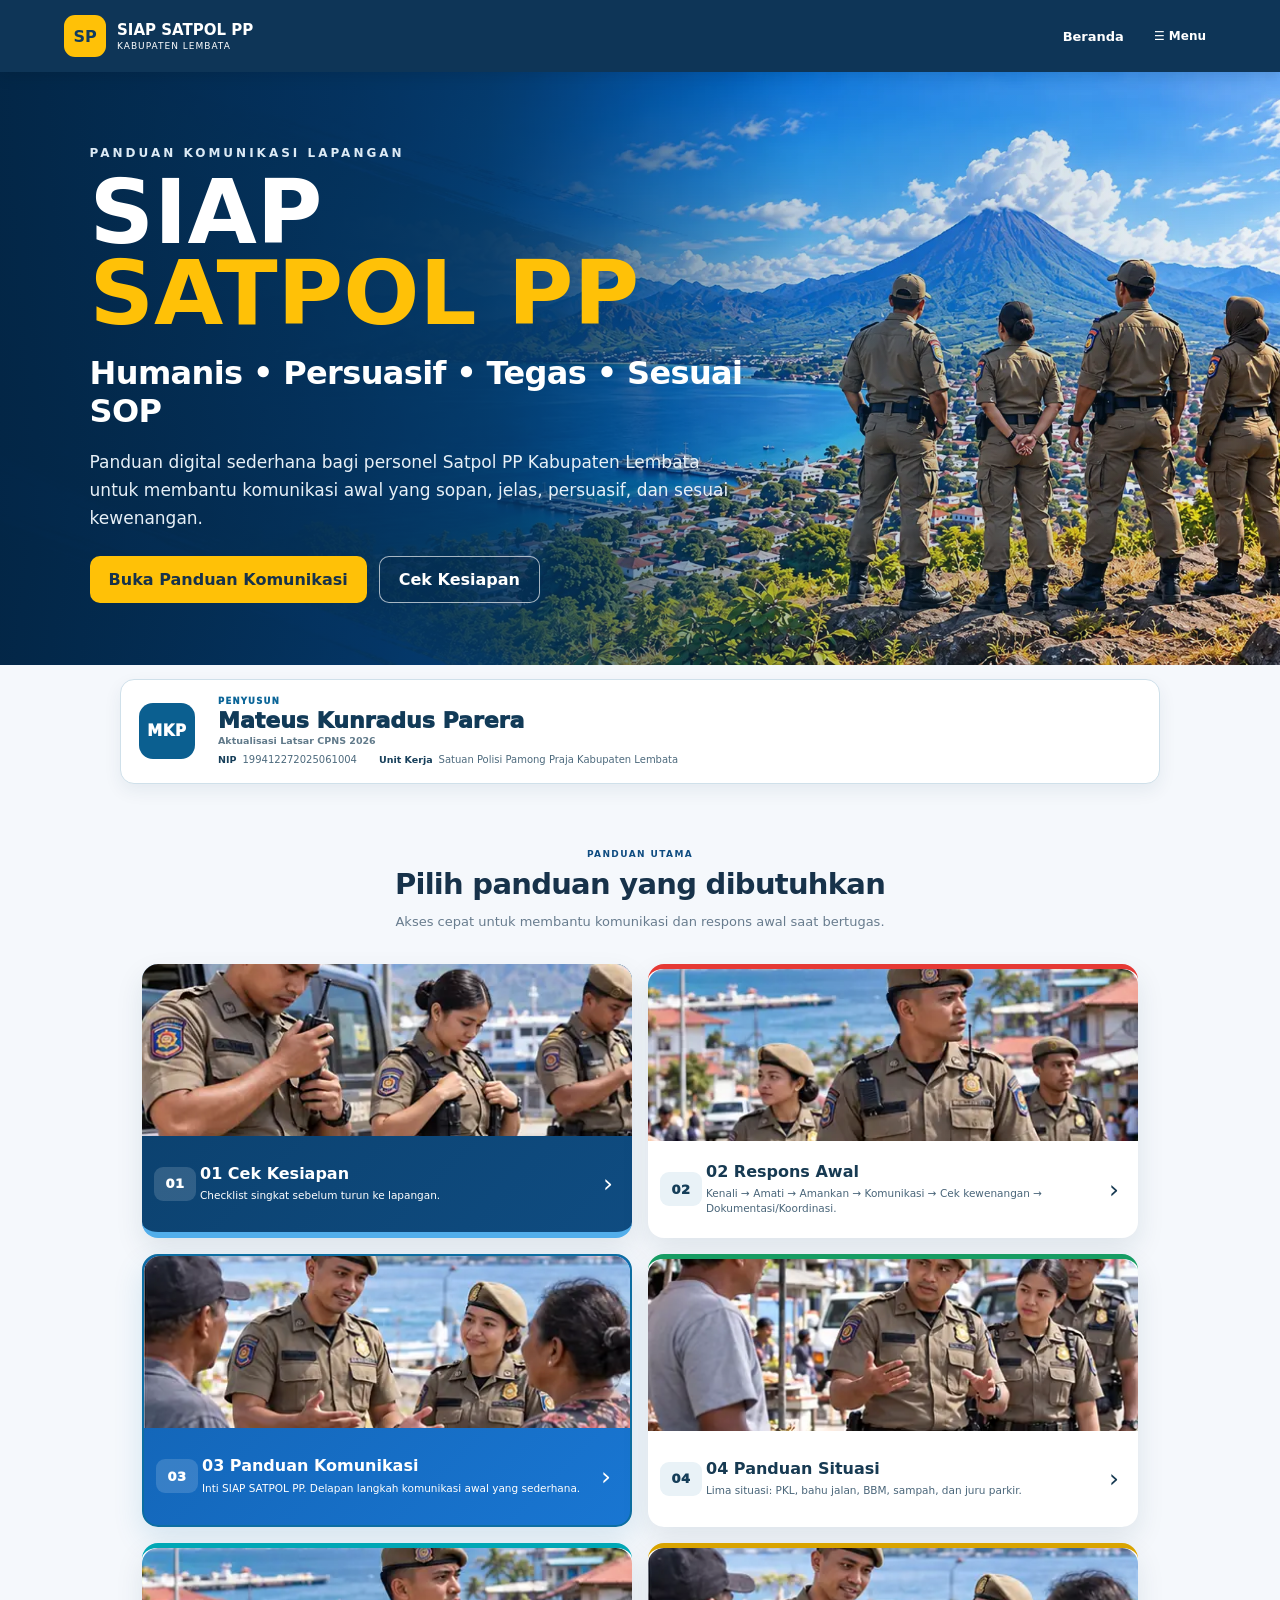
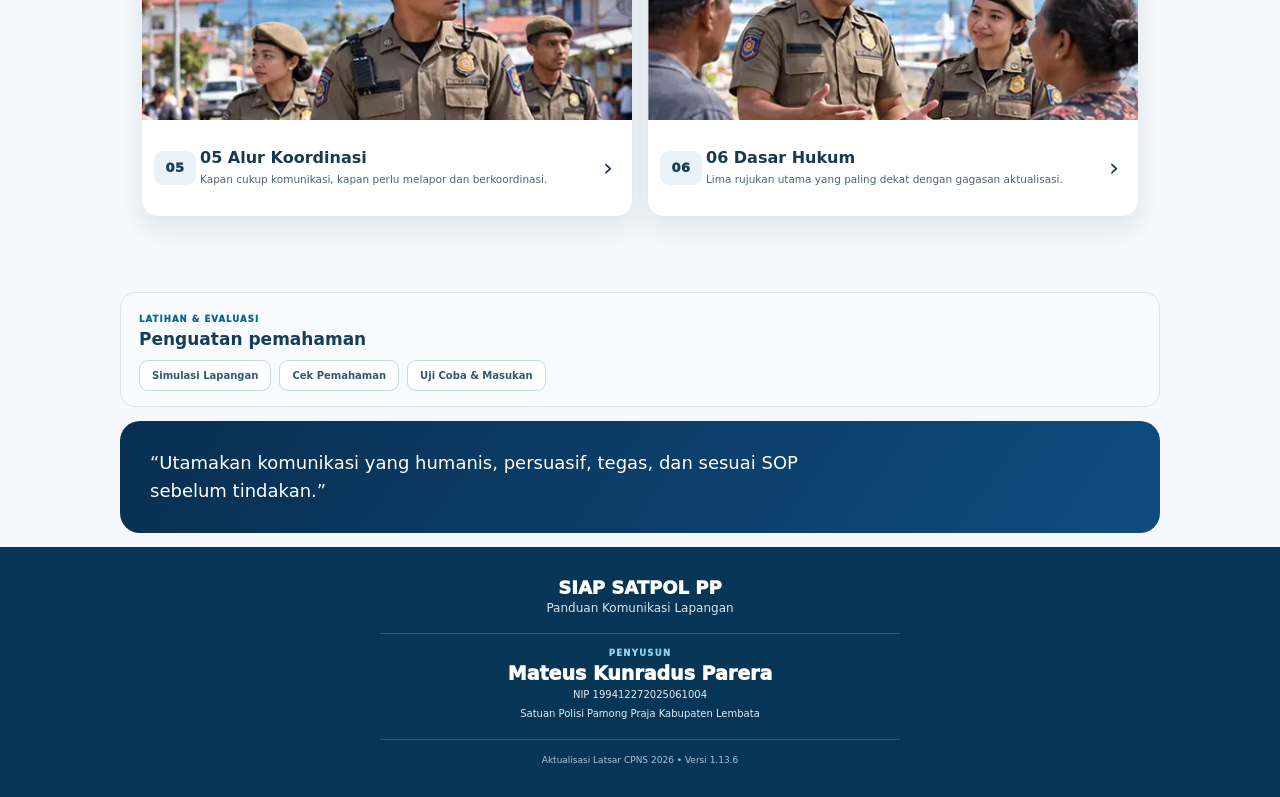
==== index.html @ e3b7cf83 "Refine Respons Awal v1.13.6" ====
<!DOCTYPE html>

<html lang="id">
<head>
<meta charset="utf-8"/>
<meta name="viewport" content="width=device-width, initial-scale=1, viewport-fit=cover">
<meta content="#0B3F6B" name="theme-color"/>
<meta content="SIAP SATPOL PP Kabupaten Lembata - panduan komunikasi lapangan berbasis digital dan QR Code." name="description"/>
<title>SIAP SATPOL PP | Kabupaten Lembata</title>
<link href="css/style.css?v=1136" rel="stylesheet"/>
</head>
<body>

<!-- ===== MOBILE SHELL v1.15.1 ===== -->
<header class="mobile-shell-v1151" aria-label="Navigasi utama SIAP SATPOL PP">
  <div class="mobile-shell-brand-v1151">
    <span class="mobile-shell-badge-v1151">SP</span>
    <span class="mobile-shell-copy-v1151">
      <b>SIAP SATPOL PP</b>
      <small>KABUPATEN LEMBATA</small>
    </span>
  </div>
  <button type="button" id="shellMenuV1151" class="mobile-shell-menu-v1151" aria-label="Buka menu">
    ☰ <span>Menu</span>
  </button>
</header>
<!-- ===== END MOBILE SHELL v1.15.1 ===== -->

<header class="topbar">
<button type="button" aria-label="Beranda" class="brand navbtn" data-page="beranda">
<span class="brand-badge">SP</span>
<span class="brand-copy">
<b>SIAP SATPOL PP</b>
<small>KABUPATEN LEMBATA</small>
</span>
</button>
<nav class="desktop-nav compact-nav">
<button type="button" class="navbtn" data-page="beranda">Beranda</button>
<button type="button" aria-label="Buka menu" class="menu-trigger" id="desktopMenuButton" aria-expanded="false" aria-controls="mobileMenu">☰ Menu</button>
</nav>
<button type="button" aria-label="Buka menu" class="hamburger" id="hamburger" aria-expanded="false" aria-controls="mobileMenu">☰ Menu</button>
</header>
<div class="menu-backdrop" id="menuBackdrop" aria-hidden="true"></div>

<aside class="mobile-menu app-drawer drawer-v1134" id="mobileMenu" aria-label="Menu SIAP SATPOL PP" aria-hidden="true">
  <div class="drawer-head drawer-head-v1134">
    <div class="drawer-brand drawer-brand-v1134">
      <span class="drawer-brand-badge">SP</span>
      <span class="drawer-brand-text-v1134">
        <b>MENU SIAP SATPOL PP</b>
        <small>Panduan Komunikasi Lapangan</small>
      </span>
    </div>
    <button class="drawer-close drawer-close-v1134" id="menuCloseBtn" type="button" aria-label="Tutup menu">×</button>
  </div>

  <div class="drawer-scroll drawer-scroll-v1134">
    <section class="drawer-group drawer-group-v1134">
      <p class="drawer-label">MENU UTAMA</p>

      <button class="drawer-item drawer-item-v1134 navbtn" data-page="kesiapan">
        <span class="drawer-num-v1134">01</span>
        <span class="drawer-copy drawer-copy-v1134">
          <b>Cek Kesiapan</b>
          <small>Checklist sebelum turun</small>
        </span>
        <span class="drawer-arrow">›</span>
      </button>

      <button class="drawer-item drawer-item-v1134 navbtn" data-page="respons">
        <span class="drawer-num-v1134">02</span>
        <span class="drawer-copy drawer-copy-v1134">
          <b>Respons Awal</b>
          <small>Langkah respons awal</small>
        </span>
        <span class="drawer-arrow">›</span>
      </button>

      <button class="drawer-item drawer-item-v1134 navbtn" data-page="komunikasi">
        <span class="drawer-num-v1134">03</span>
        <span class="drawer-copy drawer-copy-v1134">
          <b>Panduan Komunikasi</b>
          <small>Delapan langkah komunikasi</small>
        </span>
        <span class="drawer-arrow">›</span>
      </button>

      <button class="drawer-item drawer-item-v1134 navbtn" data-page="situasi">
        <span class="drawer-num-v1134">04</span>
        <span class="drawer-copy drawer-copy-v1134">
          <b>Panduan Situasi</b>
          <small>Lima situasi prioritas</small>
        </span>
        <span class="drawer-arrow">›</span>
      </button>

      <button class="drawer-item drawer-item-v1134 navbtn" data-page="koordinasi">
        <span class="drawer-num-v1134">05</span>
        <span class="drawer-copy drawer-copy-v1134">
          <b>Alur Koordinasi</b>
          <small>Koordinasi &amp; tindak lanjut</small>
        </span>
        <span class="drawer-arrow">›</span>
      </button>

      <button class="drawer-item drawer-item-v1134 navbtn" data-page="hukum">
        <span class="drawer-num-v1134">06</span>
        <span class="drawer-copy drawer-copy-v1134">
          <b>Dasar Hukum</b>
          <small>Lima rujukan utama</small>
        </span>
        <span class="drawer-arrow">›</span>
      </button>
    </section>

    <section class="drawer-group drawer-group-v1134 drawer-support-v1134">
      <p class="drawer-label">LATIHAN &amp; EVALUASI</p>

      <button class="drawer-item drawer-item-v1134 navbtn" data-page="simulasi">
        <span class="drawer-num-v1134 drawer-num-soft-v1134">S</span>
        <span class="drawer-copy drawer-copy-v1134">
          <b>Simulasi Lapangan</b>
          <small>Lima latihan singkat</small>
        </span>
        <span class="drawer-arrow">›</span>
      </button>

      <button class="drawer-item drawer-item-v1134 navbtn" data-page="tes">
        <span class="drawer-num-v1134 drawer-num-soft-v1134">T</span>
        <span class="drawer-copy drawer-copy-v1134">
          <b>Cek Pemahaman</b>
          <small>Pre-test &amp; post-test</small>
        </span>
        <span class="drawer-arrow">›</span>
      </button>

      <button class="drawer-item drawer-item-v1134 navbtn" data-page="feedback">
        <span class="drawer-num-v1134 drawer-num-soft-v1134">M</span>
        <span class="drawer-copy drawer-copy-v1134">
          <b>Uji Coba &amp; Masukan</b>
          <small>Masukan pengguna</small>
        </span>
        <span class="drawer-arrow">›</span>
      </button>
    </section>
  </div>

  <div class="drawer-foot drawer-foot-v1134">
    <strong>Mateus Kunradus Parera</strong>
    <span>NIP 199412272025061004</span>
    <small>Satuan Polisi Pamong Praja Kabupaten Lembata</small>
  </div>
</aside>
<main>
<section class="page active" id="beranda">
  <section class="hero hero-v113">
    <div class="hero-inner">
      <p class="eyebrow">PANDUAN KOMUNIKASI LAPANGAN</p>
      <h1>SIAP <span>SATPOL PP</span></h1>
      <h2>Humanis • Persuasif • Tegas • Sesuai SOP</h2>
      <p class="hero-text">Panduan digital sederhana bagi personel Satpol PP Kabupaten Lembata untuk membantu komunikasi awal yang sopan, jelas, persuasif, dan sesuai kewenangan.</p>
      <div class="hero-actions">
        <button class="primary navbtn" data-page="komunikasi">Buka Panduan Komunikasi</button>
        <button class="ghost navbtn" data-page="kesiapan">Cek Kesiapan</button>
      </div>
    </div>
  </section>
<section class="author-profile-v1132 author-profile-v1133" aria-label="Identitas penyusun">
  <div class="author-mark-v1132 author-mark-v1133">MKP</div>
  <div class="author-info-v1132 author-info-v1133">
    <span class="author-label-v1132">PENYUSUN</span>
    <h2>Mateus Kunradus Parera</h2>
    <p class="author-latsar-v1133">Aktualisasi Latsar CPNS 2026</p>
    <div class="author-meta-v1132 author-meta-v1133">
      <p><b>NIP</b><span>199412272025061004</span></p>
      <p><b>Unit Kerja</b><span>Satuan Polisi Pamong Praja Kabupaten Lembata</span></p>
    </div>
  </div>
</section>


  <section class="intro intro-v113 intro-v1133">
  <span>PANDUAN UTAMA</span>
  <h2>Pilih panduan yang dibutuhkan</h2>
  <p>Akses cepat untuk membantu komunikasi dan respons awal saat bertugas.</p>
</section>

  <section class="dashboard dashboard-v113">
    <button class="card card-navy navbtn" data-page="kesiapan">
      <img alt="Cek kesiapan sebelum tugas" class="card-photo" loading="lazy" decoding="async" src="assets/visual/m1-01-kesiapan.webp">
      <span class="card-icon">01</span>
      <span class="card-copy"><b>01 Cek Kesiapan</b><small>Checklist singkat sebelum turun ke lapangan.</small></span>
      <span class="card-arrow">›</span>
    </button>
    <button class="card card-red navbtn" data-page="respons">
      <img alt="Respons awal personel Satpol PP" class="card-photo" loading="lazy" decoding="async" src="assets/visual/m1-02-respons-awal.webp">
      <span class="card-icon">02</span>
      <span class="card-copy"><b>02 Respons Awal</b><small>Kenali → Amati → Amankan → Komunikasi → Cek kewenangan → Dokumentasi/Koordinasi.</small></span>
      <span class="card-arrow">›</span>
    </button>
    <button class="card card-blue navbtn featured-v113" data-page="komunikasi">
      <img alt="Panduan komunikasi Satpol PP" class="card-photo" loading="lazy" decoding="async" src="assets/visual/m1-03-panduan-komunikasi.webp">
      <span class="card-icon">03</span>
      <span class="card-copy"><b>03 Panduan Komunikasi</b><small>Inti SIAP SATPOL PP. Delapan langkah komunikasi awal yang sederhana.</small></span>
      <span class="card-arrow">›</span>
    </button>
    <button class="card card-green navbtn" data-page="situasi">
      <img alt="Panduan situasi lapangan" class="card-photo" loading="lazy" decoding="async" src="assets/visual/m1-04-panduan-situasi.webp">
      <span class="card-icon">04</span>
      <span class="card-copy"><b>04 Panduan Situasi</b><small>Lima situasi: PKL, bahu jalan, BBM, sampah, dan juru parkir.</small></span>
      <span class="card-arrow">›</span>
    </button>
    <button class="card card-cyan navbtn" data-page="koordinasi">
      <img alt="Alur koordinasi Satpol PP" class="card-photo" loading="lazy" decoding="async" src="assets/visual/m6-04-koordinasi.webp">
      <span class="card-icon">05</span>
      <span class="card-copy"><b>05 Alur Koordinasi</b><small>Kapan cukup komunikasi, kapan perlu melapor dan berkoordinasi.</small></span>
      <span class="card-arrow">›</span>
    </button>
    <button class="card card-gold navbtn" data-page="hukum">
      <img alt="Dasar hukum Satpol PP" class="card-photo" loading="lazy" decoding="async" src="assets/visual/m6-02-hukum.webp">
      <span class="card-icon">06</span>
      <span class="card-copy"><b>06 Dasar Hukum</b><small>Lima rujukan utama yang paling dekat dengan gagasan aktualisasi.</small></span>
      <span class="card-arrow">›</span>
    </button>
  </section>

  <section class="support-v113 support-v1133">
  <div>
    <span>LATIHAN &amp; EVALUASI</span>
    <h2>Penguatan pemahaman</h2>
  </div>
  <div class="support-buttons-v113">
    <button class="navbtn" data-page="simulasi">Simulasi Lapangan</button>
    <button class="navbtn" data-page="tes">Cek Pemahaman</button>
    <button class="navbtn" data-page="feedback">Uji Coba &amp; Masukan</button>
  </div>
</section>

  <section class="quote-strip quote-v113">
    <div class="quote-copy">“Utamakan komunikasi yang humanis, persuasif, tegas, dan sesuai SOP sebelum tindakan.”</div>
  </section>

  
</section>
<section class="page" id="kesiapan">
  <header class="subhead theme-navy">
    <button type="button" class="back navbtn" data-page="beranda">←</button>
    <div><span>SEBELUM TURUN KE LAPANGAN</span><h1>Cek Kesiapan</h1><p>Checklist singkat sebelum bertugas.</p></div>
  </header>
  <div class="content narrow readiness-v113">
    <div class="readiness-intro-v113">
      <img src="assets/visual/m1-01-kesiapan.webp" alt="Persiapan personel sebelum tugas" loading="lazy" decoding="async">
      <div><span>CHECKLIST 7 HAL</span><h2>Siap bukan hanya soal perlengkapan.</h2><p>Pastikan surat tugas, seragam/atribut, tujuan, kewenangan, pola komunikasi, keamanan, dan jalur koordinasi sudah siap.</p></div>
    </div>
    <div class="readiness-list-v113">
  <article>
    <i>1</i>
    <div>
      <b>Cek surat tugas</b>
      <p>Pastikan surat tugas atau dasar penugasan tersedia dan sesuai dengan kegiatan yang akan dilaksanakan.</p>
    </div>
  </article>
  <article>
    <i>2</i>
    <div>
      <b>Cek seragam &amp; atribut</b>
      <p>Pastikan seragam dinas, tanda pengenal, dan atribut yang diperlukan sudah lengkap dan digunakan dengan rapi.</p>
    </div>
  </article>
  <article>
    <i>3</i>
    <div>
      <b>Tujuan penugasan jelas</b>
      <p>Pahami lokasi, masalah yang akan ditangani, dan tujuan kegiatan.</p>
    </div>
  </article>
  <article>
    <i>4</i>
    <div>
      <b>Dasar tugas &amp; kewenangan dipahami</b>
      <p>Ketahui batas kewenangan Satpol PP dan bagian yang membutuhkan koordinasi.</p>
    </div>
  </article>
  <article>
    <i>5</i>
    <div>
      <b>Pola komunikasi disepakati</b>
      <p>Tentukan komunikator utama dan gunakan pendekatan humanis, persuasif, sopan, serta jelas.</p>
    </div>
  </article>
  <article>
    <i>6</i>
    <div>
      <b>Keamanan situasi diperhatikan</b>
      <p>Perhatikan potensi risiko bagi personel, masyarakat, dan lingkungan sekitar.</p>
    </div>
  </article>
  <article>
    <i>7</i>
    <div>
      <b>Dokumentasi &amp; koordinasi siap</b>
      <p>Pastikan cara pelaporan, dokumentasi, dan jalur koordinasi sudah diketahui.</p>
    </div>
  </article>
</div>
<div class="info-box"><b>Prinsip singkat</b><p>Jika tujuan, kewenangan, atau kondisi keamanan belum jelas, klarifikasi dan koordinasikan terlebih dahulu.</p></div>
  </div>
</section>
<section class="page" id="komunikasi">
  <header class="subhead theme-blue">
    <button type="button" class="back navbtn" data-page="beranda">←</button>
    <div>
      <span>SIAP SATPOL PP</span>
      <h1>Panduan Komunikasi</h1>
      <p>Kalimat lapangan yang sopan, tegas, persuasif, dan mudah dipakai saat berhadapan dengan masyarakat.</p>
    </div>
  </header>

  <div class="content narrow comm-v110">
    <div class="comm-hero-v110">
      <div>
        <span class="comm-eyebrow">POLA KOMUNIKASI AWAL</span>
        <h2>Jangan mulai dari teguran. Mulai dari komunikasi.</h2>
        <p>Tujuan awalnya sederhana: masyarakat memahami siapa petugasnya, apa masalahnya, apa yang diminta, dan apa langkah berikutnya.</p>
      </div>
      <div class="comm-rule-v110"><b>8</b><span>langkah<br>utama</span></div>
    </div>

    <div class="comm-flow-v110" aria-label="Alur komunikasi lapangan">
      <span><b>1</b>Sapa</span>
      <span><b>2</b>Perkenalkan diri</span>
      <span><b>3</b>Jelaskan maksud</span>
      <span><b>4</b>Dengarkan</span>
      <span><b>5</b>Beri arahan</span>
      <span><b>6</b>Hadapi keberatan</span>
      <span><b>7</b>Redakan</span>
      <span><b>8</b>Tutup</span>
    </div>

    <div class="comm-principle-v110">
      <b>Prinsipnya:</b>
      <span>tegas pada masalah, tetap hormat kepada orangnya. Tidak perlu memenangkan perdebatan.</span>
    </div>

    <h2 class="section-title">8 Langkah Komunikasi Lapangan</h2>
    <p class="section-desc">Buka satu per satu. Kalimat di bawah bukan naskah wajib. Gunakan maksudnya, lalu sesuaikan dengan situasi nyata.</p>

    <div class="accordion comm-accordion-v110">
      <article class="acc open">
        <button type="button" class="acc-title"><span>1</span><b>Sapa dengan Sopan</b><i>⌃</i></button>
        <div class="acc-body">
          <img alt="Petugas Satpol PP menyampaikan salam" class="acc-photo" decoding="async" loading="lazy" src="assets/visual/m4-01-salam.webp">
          <div>
            <p>Mulai dengan sapaan. Jangan membuka percakapan dengan tuduhan, bentakan, atau kalimat yang membuat orang langsung bertahan.</p>
            <aside><b>Kalimat lapangan</b><p>“Selamat pagi, Bapak/Ibu. Mohon izin sebentar.”</p></aside>
          </div>
        </div>
      </article>

      <article class="acc">
        <button type="button" class="acc-title"><span>2</span><b>Perkenalkan Diri</b><i>⌄</i></button>
        <div class="acc-body">
          <img alt="Petugas Satpol PP memperkenalkan diri" class="acc-photo" decoding="async" loading="lazy" src="assets/visual/m4-01-salam.webp">
          <div>
            <p>Sebutkan satuan dengan jelas. Masyarakat perlu tahu siapa yang berbicara dan dalam konteks tugas apa.</p>
            <aside><b>Kalimat lapangan</b><p>“Kami dari Satpol PP Kabupaten Lembata. Kami sedang melaksanakan tugas di lokasi ini.”</p></aside>
          </div>
        </div>
      </article>

      <article class="acc">
        <button type="button" class="acc-title"><span>3</span><b>Jelaskan Maksud</b><i>⌄</i></button>
        <div class="acc-body">
          <img alt="Petugas menjelaskan maksud kedatangan" class="acc-photo" decoding="async" loading="lazy" src="assets/visual/m4-02-maksud.webp">
          <div>
            <p>Sebutkan kondisi yang benar-benar terlihat. Hindari kalimat yang langsung memberi label “salah” sebelum keadaan dipahami.</p>
            <aside><b>Kalimat lapangan</b><p>“Kami mau menyampaikan sedikit terkait kondisi di bagian jalan ini. Setelah itu kami juga ingin dengar penjelasan Bapak/Ibu.”</p></aside>
          </div>
        </div>
      </article>

      <article class="acc">
        <button type="button" class="acc-title"><span>4</span><b>Dengarkan Penjelasan</b><i>⌄</i></button>
        <div class="acc-body">
          <img alt="Petugas mendengarkan masyarakat" class="acc-photo" decoding="async" loading="lazy" src="assets/visual/m4-04-keberatan.webp">
          <div>
            <p>Biarkan orang menyelesaikan inti penjelasannya. Mendengarkan bukan berarti menyetujui, tetapi mengurangi salah paham sebelum memberi arahan.</p>
            <aside><b>Kalimat lapangan</b><p>“Baik, silakan Bapak/Ibu jelaskan dulu. Kami dengarkan.”</p></aside>
          </div>
        </div>
      </article>

      <article class="acc">
        <button type="button" class="acc-title"><span>5</span><b>Beri Arahan yang Spesifik</b><i>⌄</i></button>
        <div class="acc-body">
          <img alt="Petugas memberikan arahan" class="acc-photo" decoding="async" loading="lazy" src="assets/visual/m4-03-imbauan.webp">
          <div>
            <p>Sampaikan apa yang perlu dilakukan, bukan sekadar “harus tertib”. Gunakan alasan singkat yang berkaitan dengan kondisi nyata.</p>
            <aside><b>Kalimat lapangan</b><p>“Kami minta bantuannya supaya bagian ini dirapikan dulu agar jalur tetap bisa digunakan dengan aman.”</p></aside>
          </div>
        </div>
      </article>

      <article class="acc">
        <button type="button" class="acc-title"><span>6</span><b>Hadapi Keberatan tanpa Adu Argumen</b><i>⌄</i></button>
        <div class="acc-body">
          <img alt="Petugas menghadapi keberatan masyarakat" class="acc-photo" decoding="async" loading="lazy" src="assets/visual/m4-04-keberatan.webp">
          <div>
            <p>Akui bahwa keberatan sudah didengar, lalu kembali pada inti masalah. Jangan menjanjikan keputusan yang bukan kewenangan petugas.</p>
            <aside><b>Kalimat lapangan</b><p>“Kami paham Bapak/Ibu keberatan. Alasannya sudah kami dengar. Untuk bagian yang menjadi tugas kami, ini yang perlu kami sampaikan.”</p></aside>
          </div>
        </div>
      </article>

      <article class="acc">
        <button type="button" class="acc-title"><span>7</span><b>Redakan bila Mulai Memanas</b><i>⌄</i></button>
        <div class="acc-body">
          <img alt="Petugas meredakan ketegangan" class="acc-photo" decoding="async" loading="lazy" src="assets/visual/m4-05-deeskalasi.webp">
          <div>
            <p>Turunkan tempo bicara, beri jarak yang aman, dan jangan membalas nada tinggi dengan nada tinggi. Jika tidak aman, hentikan perdebatan dan koordinasikan.</p>
            <aside><b>Kalimat lapangan</b><p>“Kita bicara pelan-pelan saja, Bapak/Ibu. Kami tidak ingin persoalan ini jadi lebih besar.”</p></aside>
          </div>
        </div>
      </article>

      <article class="acc">
        <button type="button" class="acc-title"><span>8</span><b>Tutup dengan Arah yang Jelas</b><i>⌄</i></button>
        <div class="acc-body">
          <img alt="Petugas menutup komunikasi" class="acc-photo" decoding="async" loading="lazy" src="assets/visual/m4-06-penutup.webp">
          <div>
            <p>Ringkas apa yang sudah disampaikan dan sebutkan tindak lanjut yang memang dapat dilakukan. Jangan membuat janji yang belum pasti.</p>
            <aside><b>Kalimat lapangan</b><p>“Baik, terima kasih. Untuk sekarang yang kami minta adalah bagian ini dirapikan. Hal yang masih perlu keputusan akan kami koordinasikan.”</p></aside>
          </div>
        </div>
      </article>
    </div>

    <h2 class="section-title objection-title-v110">Keberatan yang Sering Muncul</h2>
    <p class="section-desc">Respons singkat supaya petugas tidak terpancing menjawab secara spontan dan memperbesar masalah.</p>

    <div class="objection-grid-v110">
      <details><summary>“Saya sudah lama di sini.”</summary><p>“Kami mengerti Bapak/Ibu sudah lama di sini. Yang kami sampaikan sekarang terkait kondisi yang sedang ditata. Mari kita lihat bagian mana yang perlu disesuaikan.”</p></details>
      <details><summary>“Kenapa cuma saya?”</summary><p>“Kami catat keberatan itu. Saat ini kami sedang berbicara dengan Bapak/Ibu tentang kondisi di titik ini. Penanganan lokasi lain akan mengikuti penugasan yang ada.”</p></details>
      <details><summary>“Orang lain juga begitu.”</summary><p>“Baik, informasi itu kami catat. Untuk sekarang kami selesaikan dulu kondisi yang ada di depan kita, supaya pembicaraannya jelas.”</p></details>
      <details><summary>“Saya cari makan.”</summary><p>“Kami memahami itu. Karena itu kami ingin komunikasikan penataannya dengan baik. Yang kami minta adalah menyesuaikan bagian yang mengganggu ketertiban atau keselamatan.”</p></details>
      <details><summary>“Mana aturannya?”</summary><p>“Bapak/Ibu berhak meminta penjelasan. Kami akan tunjukkan dasar yang memang sudah dipastikan. Kalau ada bagian yang belum jelas, kami koordinasikan dulu dan tidak akan mengarang penjelasan.”</p></details>
      <details><summary>“Saya tidak mau.”</summary><p>“Baik, kami sudah mendengar sikap Bapak/Ibu. Kami tidak akan berdebat. Kondisi ini kami catat dan langkah berikutnya kami koordinasikan sesuai kewenangan.”</p></details>
    </div>

    
<div class="comm-sop-note-v113"><b>Dasar penggunaan panduan</b><p>Delapan langkah komunikasi ini merupakan panduan praktis untuk menerjemahkan prinsip pelaksanaan tugas Satpol PP yang humanis, persuasif, tegas, sesuai SOP, kewenangan, surat tugas, dan kondisi keamanan.</p></div><div class="material-merged-v1132">
  <div class="material-head-v1132">
    <span>MATERI INTI</span>
    <h2>Prinsip yang perlu diingat sebelum menggunakan 8 langkah komunikasi</h2>
  </div>
  <div class="material-grid-v1132">
    <article>
      <b>Humanis & Persuasif</b>
      <p>Mulai dari komunikasi yang menghargai orang lain, dengarkan penjelasan, dan hindari kalimat yang mempermalukan atau memancing perdebatan.</p>
    </article>
    <article>
      <b>Tegas pada Masalah</b>
      <p>Tegas berarti pesan dan arahannya jelas. Tegas tidak harus berarti meninggikan suara atau memenangkan perdebatan.</p>
    </article>
    <article>
      <b>Sesuai Kewenangan</b>
      <p>Jika dasar aturan atau kewenangan belum jelas, catat fakta dan koordinasikan sebelum mengambil langkah lanjutan.</p>
    </article>
    <article>
      <b>Keamanan & Dokumentasi</b>
      <p>Perhatikan keselamatan, dokumentasikan fakta penting, dan gunakan jalur koordinasi saat situasi memerlukan dukungan.</p>
    </article>
  </div>
</div>
<h2 class="section-title situational-title">Pilih Situasi Lapangan</h2>
<p class="section-desc">Lima situasi prioritas yang paling dekat dengan fokus aktualisasi.</p>
<div class="comm-grid comm-grid-v113">
  <button class="comm-case" data-case="pkl"><img alt="PKL" class="comm-photo" loading="lazy" decoding="async" src="assets/visual/m2-01-pkl.webp"><span>01</span><b>PKL</b><small>Pedagang kaki lima</small></button>
  <button class="comm-case" data-case="bahujalan"><img alt="Pedagang di bahu jalan" class="comm-photo" loading="lazy" decoding="async" src="assets/visual/m2-02-bahu-jalan.webp"><span>02</span><b>Pedagang Bahu Jalan</b><small>Akses dan keselamatan</small></button>
  <button class="comm-case" data-case="bbm"><img alt="Penjual BBM eceran" class="comm-photo" loading="lazy" decoding="async" src="assets/visual/m2-03-bbm-eceran.webp"><span>03</span><b>BBM Eceran</b><small>Keselamatan dan kewenangan</small></button>
  <button class="comm-case" data-case="sampah"><img alt="Sampah sembarangan" class="comm-photo" loading="lazy" decoding="async" src="assets/visual/m2-04-sampah.webp"><span>04</span><b>Sampah</b><small>Imbauan dan perbaikan</small></button>
  <button class="comm-case" data-case="parkir"><img alt="Juru parkir" class="comm-photo" loading="lazy" decoding="async" src="assets/visual/m2-05-juru-parkir.webp"><span>05</span><b>Juru Parkir</b><small>Ketertiban ruang jalan</small></button>
</div>

<div class="comm-detail hidden" id="commDetail">
      <button type="button" aria-label="Tutup" class="detail-close" id="closeCommDetail">×</button>
      <p class="comm-kicker">APA YANG SAYA KATAKAN?</p>
      <h2 id="commTitle"></h2>
      <div class="comm-section"><h3>1. Pembukaan</h3><p id="commOpen"></p></div>
      <div class="comm-section sample-box"><h3>2. Kalimat yang bisa dipakai</h3><p id="commExample"></p></div>
      <div class="comm-section"><h3>3. Jika mendapat penolakan</h3><p id="commReject"></p></div>
      <div class="comm-section avoid-box"><h3>4. Hindari</h3><p id="commAvoid"></p></div>
      <div class="comm-section coord-box"><h3>5. Berhenti bicara &amp; koordinasi ketika...</h3><p id="commCoord"></p></div>
      <p class="comm-disclaimer">Panduan ini membantu komunikasi awal. Tindakan tetap mengikuti kewenangan, aturan yang berlaku, surat tugas, kondisi keamanan, dan arahan pimpinan.</p>
    </div>

    <div class="tip"><b>Pengingat:</b> tidak perlu menghafal kalimat. Pahami urutannya: sapa, jelaskan, dengarkan, arahkan, lalu koordinasikan bila komunikasi tidak cukup.</div>
  </div>
</section>
<section class="page" id="respons">
  <header class="subhead theme-red">
    <button type="button" class="back navbtn" data-page="beranda">←</button>
    <div>
      <span>SETELAH KESIAPAN DIPASTIKAN</span>
      <h1>Respons Awal</h1>
      <p>Enam langkah sederhana saat personel pertama kali menghadapi situasi di lapangan.</p>
    </div>
  </header>

  <div class="content narrow respons-v1136">
    <div class="respons-intro-v1136">
      <span>ALUR SINGKAT</span>
      <h2>Kenali → Amati → Pastikan Aman → Komunikasi → Cek Kewenangan → Dokumentasi/Koordinasi</h2>
      <p>Urutan ini membantu personel tidak terburu-buru mengambil kesimpulan atau tindakan sebelum situasi, keamanan, dan kewenangan dipahami.</p>
    </div>

    <div class="respons-check-v1136">
      <article>
        <b>AMAN?</b>
        <p>Jika ada ancaman langsung terhadap keselamatan, utamakan langkah pengamanan dan bantuan sesuai prosedur.</p>
      </article>
      <article>
        <b>JELAS KEWENANGANNYA?</b>
        <p>Jika belum jelas, jangan mengarang dasar tindakan. Catat fakta dan koordinasikan dengan atasan atau pihak terkait.</p>
      </article>
    </div>

    <div class="steps steps-v1136">
      <article>
        <span>01</span>
        <div>
          <h2>Kenali Kejadian</h2>
          <p>Pahami apa yang sedang terjadi dan apa yang menjadi perhatian petugas. Bedakan fakta yang terlihat langsung dari informasi yang masih perlu dikonfirmasi.</p>
          <small>Fokus: fakta terlebih dahulu.</small>
        </div>
      </article>

      <article>
        <span>02</span>
        <div>
          <h2>Amati Situasi</h2>
          <p>Perhatikan lokasi, orang yang terlibat, kondisi sekitar, serta tanda adanya potensi ketegangan atau bahaya. Hindari menarik kesimpulan dari satu informasi saja.</p>
          <small>Fokus: pahami situasi sebelum berbicara.</small>
        </div>
      </article>

      <article>
        <span>03</span>
        <div>
          <h2>Pastikan Keamanan</h2>
          <p>Utamakan keselamatan masyarakat dan petugas. Jika situasi tidak aman, jangan memaksakan komunikasi rutin. Ambil jarak aman dan minta dukungan sesuai prosedur bila diperlukan.</p>
          <small>Fokus: keselamatan lebih dulu.</small>
        </div>
      </article>

      <article class="step-highlight-v1136">
        <span>04</span>
        <div>
          <h2>Mulai Komunikasi</h2>
          <p>Sampaikan salam, perkenalkan diri dan satuan, lalu jelaskan maksud secara singkat dan tenang. Dengarkan tanggapan sebelum memberikan arahan berikutnya.</p>
          <small>Fokus: humanis, persuasif, jelas, dan tidak memancing konflik.</small>
        </div>
      </article>

      <article>
        <span>05</span>
        <div>
          <h2>Cek Kewenangan &amp; Koordinasi</h2>
          <p>Pastikan langkah berikutnya sesuai surat tugas, SOP, dan kewenangan Satpol PP. Jika ragu atau persoalan menyangkut kewenangan instansi lain, koordinasikan terlebih dahulu.</p>
          <small>Fokus: jangan melampaui kewenangan.</small>
        </div>
      </article>

      <article>
        <span>06</span>
        <div>
          <h2>Dokumentasikan &amp; Laporkan</h2>
          <p>Catat waktu, lokasi, fakta yang diamati, komunikasi yang dilakukan, dan tindak lanjut. Gunakan jalur laporan internal dan hindari menuliskan asumsi sebagai fakta.</p>
          <small>Fokus: singkat, faktual, dan dapat dipertanggungjawabkan.</small>
        </div>
      </article>
    </div>

    <div class="respons-close-v1136">
      <b>Ingat</b>
      <p>Respons awal bukan untuk memenangkan perdebatan. Tujuannya memahami situasi, menjaga keamanan, membuka komunikasi, dan memastikan langkah selanjutnya sesuai kewenangan.</p>
      <button type="button" class="navbtn" data-page="komunikasi">Lanjut ke Panduan Komunikasi →</button>
    </div>
  </div>
</section>
<section class="page" id="situasi">
  <header class="subhead theme-green">
    <button type="button" class="back navbtn" data-page="beranda">←</button>
    <div><span>PANDUAN PRAKTIS</span><h1>Panduan Situasi</h1><p>Lima situasi prioritas yang paling dekat dengan fokus komunikasi awal.</p></div>
  </header>
  <div class="content">
    <div class="situations situations-v113">
      <button data-title="Pedagang Kaki Lima (PKL)" data-text="Fokus pada penataan ruang dan komunikasi awal. Mulai dengan salam, jelaskan maksud, dengarkan penjelasan pedagang, lalu arahkan pada penyelesaian yang tertib."><img alt="PKL" class="situation-photo" loading="lazy" decoding="async" src="assets/visual/m2-01-pkl.webp"><span>01</span><b>PKL</b><small>Penataan ruang & komunikasi awal.</small></button>
      <button data-title="Pedagang di Bahu/Sisi Jalan" data-text="Fokus pada akses dan keselamatan. Jelaskan kondisi yang terlihat, dengarkan penjelasan, lalu sampaikan bagian yang perlu dirapikan."><img alt="Bahu jalan" class="situation-photo" loading="lazy" decoding="async" src="assets/visual/m2-02-bahu-jalan.webp"><span>02</span><b>Bahu Jalan</b><small>Akses & keselamatan.</small></button>
      <button data-title="Penjual BBM Eceran" data-text="Fokus pada keselamatan dan batas kewenangan. Jangan langsung menyimpulkan pelanggaran atau mengambil alih kewenangan teknis instansi lain."><img alt="BBM eceran" class="situation-photo" loading="lazy" decoding="async" src="assets/visual/m2-03-bbm-eceran.webp"><span>03</span><b>BBM Eceran</b><small>Keselamatan & kewenangan.</small></button>
      <button data-title="Pembuang Sampah Sembarangan" data-text="Fokus pada imbauan, dampak kebersihan, dan ajakan memperbaiki. Tegur perilakunya tanpa mempermalukan orangnya."><img alt="Sampah" class="situation-photo" loading="lazy" decoding="async" src="assets/visual/m2-04-sampah.webp"><span>04</span><b>Sampah</b><small>Imbauan & perbaikan.</small></button>
      <button data-title="Juru Parkir" data-text="Fokus pada ketertiban ruang jalan dan keselamatan. Tunjukkan kondisi yang menjadi perhatian dan koordinasikan bila menyangkut kewenangan teknis lain."><img alt="Juru parkir" class="situation-photo" loading="lazy" decoding="async" src="assets/visual/m2-05-juru-parkir.webp"><span>05</span><b>Juru Parkir</b><small>Ketertiban ruang jalan.</small></button>
    </div>
    <div class="detail hidden" id="detail"><button type="button" aria-label="Tutup" id="closeDetail">×</button><h2 id="detailTitle"></h2><p id="detailText"></p><small>Panduan pembelajaran awal. Tindakan tetap menyesuaikan kewenangan, SOP, surat tugas, dan kondisi keamanan.</small></div>
  </div>
</section>
<section class="page" id="simulasi">
  <header class="subhead theme-cyan"><button type="button" class="back navbtn" data-page="beranda">←</button><div><span>MENU PENDUKUNG</span><h1>Simulasi Lapangan</h1><p>Lima latihan singkat sesuai lima situasi prioritas.</p></div></header>
  <div class="content narrow sim-simple-v113">
    <div class="sim-simple-intro-v113"><b>Tujuan latihan</b><p>Pilih respons awal yang paling tepat. Tidak ada ranking atau progres individu.</p></div>
    <div class="sim-simple-tabs-v113" id="simList">
      <button type="button" class="sim-select active" data-sim="pkl">01 PKL</button>
      <button type="button" class="sim-select" data-sim="bahujalan">02 Bahu Jalan</button>
      <button type="button" class="sim-select" data-sim="bbm">03 BBM</button>
      <button type="button" class="sim-select" data-sim="sampah">04 Sampah</button>
      <button type="button" class="sim-select" data-sim="parkir">05 Parkir</button>
    </div>
    <div class="sim-simple-card-v113">
      <img id="simHero" class="sim-hero-image" alt="Visual skenario" loading="lazy" decoding="async">
      <span id="simNumber">SKENARIO 01 / 05</span><h2 id="simTitle"></h2><p id="simStory"></p><h3>Apa respons awal yang paling tepat?</h3>
      <div id="simOptions" class="sim-options"></div>
      <div class="sim-feedback hidden" id="simFeedback"><b id="simFeedbackTitle"></b><p id="simFeedbackText"></p><div class="sim-better-v113"><small>CONTOH YANG LEBIH TEPAT</small><p id="simBetter"></p></div><button type="button" id="simNext">Skenario berikutnya →</button></div>
    </div>
  </div>
</section>
<section class="page" id="tes">
  <header class="subhead theme-gold"><button type="button" class="back navbtn" data-page="beranda">←</button><div><span>MENU PENDUKUNG</span><h1>Cek Pemahaman</h1><p>Pre-test dan post-test sederhana untuk melihat perubahan pemahaman.</p></div></header>
  <div class="content narrow test-simple-v113">
    <div class="test-note-v113"><b>Cukup 5 pertanyaan</b><p>Gunakan pertanyaan yang sama pada pre-test dan post-test agar perubahan mudah dibandingkan.</p></div>
    <div class="test-tabs test-tabs-v113"><button type="button" class="test-tab active" data-test="pre">Pre-Test</button><button type="button" class="test-tab" data-test="post">Post-Test</button></div>
    <div class="participant-fields-v113"><label><span>Nama / Inisial</span><input id="participantName" maxlength="60" placeholder="Nama atau inisial" type="text"></label></div>
    <form id="quizForm" class="quiz-form quiz-v113"></form>
    <button type="button" class="quiz-submit" id="submitQuiz">Simpan Hasil Pre-Test</button>
    <div class="quiz-result hidden result-v113" id="quizResult"><b id="quizScore"></b><p id="quizMessage"></p><div id="quizReview"></div></div>
    <div class="info-box"><b>Untuk laporan aktualisasi</b><p>Yang dibutuhkan cukup nilai rata-rata sebelum dan sesudah penggunaan SIAP SATPOL PP. Tidak perlu ranking, akun, atau statistik penggunaan.</p></div>
  </div>
</section>
<section class="page" id="koordinasi">
<header class="subhead theme-purple">
<button type="button" class="back navbtn" data-page="beranda">←</button>
<div><span>SIAP SATPOL PP</span><h1>Alur Koordinasi</h1><p>Ketika situasi mulai melebar, jangan menahan masalah sendiri. Laporkan secara singkat, jelas, dan tepat waktu.</p></div>
</header>
<div class="content narrow"><img alt="Koordinasi personel" class="section-banner" decoding="async" height="480" loading="lazy" src="assets/visual/m1-05-alur-koordinasi.webp" width="480"/>
<div class="coord-check">
<h2>Sebelum menghubungi atasan, siapkan 4 informasi</h2>
<div class="coord-grid">
<article><b>1. Apa yang terjadi?</b><small>Sampaikan inti kejadian, bukan cerita yang berputar-putar.</small></article>
<article><b>2. Di mana lokasinya?</b><small>Sebutkan lokasi yang mudah dikenali.</small></article>
<article><b>3. Bagaimana situasinya?</b><small>Tenang, menolak, ramai, berisiko, atau mulai memanas.</small></article>
<article><b>4. Apa yang sudah dilakukan?</b><small>Jelaskan komunikasi atau langkah awal yang telah dilakukan.</small></article>
</div>
</div>
<h2 class="section-title">Kerangka Koordinasi</h2>
<div class="flow flow-safe">
<div>Personel di Lapangan<small>Nilai situasi dan lakukan respons awal</small></div><i>↓</i>
<div>Penanggung Jawab / Atasan Langsung<small>Sampaikan ringkasan kejadian dan kebutuhan</small></div><i>↓</i>
<div>Pimpinan / Bidang Terkait<small>Memperoleh arahan atau keputusan lanjutan</small></div><i>↓</i>
<div>Koordinasi Lintas Pihak Bila Diperlukan<small>Menyesuaikan jenis kejadian dan kewenangan</small></div>
</div>
<div class="tip">Nama jabatan dan urutan internal pada versi final harus disesuaikan dengan struktur Satpol PP Kabupaten Lembata yang berlaku. Kerangka ini sengaja dibuat aman agar tidak mengarang struktur organisasi.</div>
</div>
</section>
<section id="hukum" class="page">
  <header class="subhead theme-orange"><button type="button" class="back navbtn" data-page="beranda">←</button><div><span>RUJUKAN UTAMA</span><h1>Dasar Hukum</h1><p>Dipersempit pada aturan yang paling dekat dengan gagasan SIAP SATPOL PP.</p></div></header>
  <div class="content narrow law-simple-v113">
    <div class="law-principle-v113"><span>PRINSIP PELAKSANAAN TUGAS</span><h2>Humanis • Persuasif • Tegas • Sesuai SOP &amp; Kewenangan</h2><p>SIAP SATPOL PP menerjemahkan prinsip tersebut menjadi panduan komunikasi awal yang sederhana.</p></div>
    <div class="law-list-v113">
      <article class="primary-law-v113"><span>01 • DASAR SOP UTAMA</span><h2>Permendagri No. 16 Tahun 2023</h2><b>Standar Operasional Prosedur Satpol PP dan Kode Etik Polisi Pamong Praja</b><p>Rujukan utama untuk menegaskan pelaksanaan tugas secara humanis, persuasif, tegas, dan mengacu pada SOP.</p></article>
      <article><span>02 • DASAR TUGAS &amp; KEWENANGAN</span><h2>PP No. 16 Tahun 2018</h2><b>Satuan Polisi Pamong Praja</b><p>Dasar tugas, fungsi, dan kewenangan Satpol PP.</p></article>
      <article><span>03 • DASAR TRANTIBUMLINMAS</span><h2>Permendagri No. 26 Tahun 2020</h2><b>Penyelenggaraan Ketertiban Umum dan Ketenteraman Masyarakat serta Pelindungan Masyarakat</b><p>Dasar penyelenggaraan Trantibum dan Linmas.</p></article>
      <article><span>04 • DASAR ATURAN DAERAH</span><h2>Perda Kabupaten Lembata No. 12 Tahun 2012</h2><b>Ketertiban Umum</b><p>Rujukan daerah untuk objek ketertiban umum yang relevan di lapangan.</p></article>
      <article><span>05 • PENDUKUNG KOMPETENSI</span><h2>PermenPANRB No. 38 Tahun 2017</h2><b>Standar Kompetensi Jabatan ASN</b><p>Penguat kompetensi komunikasi ASN, bukan SOP Satpol PP.</p></article>
    </div>
    <div class="info-box"><b>Posisi SIAP SATPOL PP</b><p>SIAP SATPOL PP bukan SOP baru dan bukan pengganti peraturan. Produk ini adalah media pembelajaran komunikasi lapangan.</p></div>
  </div>
</section>
<section class="page" id="feedback">
  <header class="subhead theme-slate"><button type="button" class="back navbtn" data-page="beranda">←</button><div><span>MENU PENDUKUNG</span><h1>Uji Coba &amp; Masukan</h1><p>Masukan singkat setelah personel menggunakan SIAP SATPOL PP.</p></div></header>
  <div class="content narrow feedback-simple-v113">
    <form id="feedbackForm" class="feedback-form">
      <label><span>Nama / Inisial</span><input id="fbName" maxlength="60" placeholder="Nama atau inisial" type="text"></label>
      <label><span>SIAP SATPOL PP mudah digunakan?</span><select id="fbEase" required><option value="">Pilih</option><option value="5">Sangat mudah</option><option value="4">Mudah</option><option value="3">Cukup</option><option value="2">Kurang mudah</option><option value="1">Sulit</option></select></label>
      <label><span>Panduan komunikasi membantu?</span><select id="fbHelp" required><option value="">Pilih</option><option value="5">Sangat membantu</option><option value="4">Membantu</option><option value="3">Cukup</option><option value="2">Kurang membantu</option><option value="1">Tidak membantu</option></select></label>
      <label><span>Saran singkat</span><textarea id="fbNote" rows="4" placeholder="Apa yang perlu diperbaiki?"></textarea></label>
      <button class="feedback-submit" type="submit">Simpan Masukan</button>
    </form>
    <div id="feedbackSaved" class="feedback-saved hidden"><b>Masukan tersimpan ✓</b><p>Data tersimpan pada perangkat ini.</p></div>
  </div>
</section>
</main>
<nav class="bottom-nav">
<button type="button" class="navbtn" data-page="beranda"><span>⌂</span><small>Beranda</small></button>
<button type="button" class="navbtn" data-page="komunikasi"><span>💬</span><small>Panduan</small></button>
<button type="button" class="navbtn" data-page="simulasi"><span>🎭</span><small>Simulasi</small></button>
<button type="button" class="navbtn" data-page="tes"><span>✅</span><small>Tes</small></button>

</nav>
<footer class="main-footer-v1133">
  <b class="footer-brand-v1133">SIAP SATPOL PP</b>
  <span class="footer-subtitle-v1133">Panduan Komunikasi Lapangan</span>

  <div class="footer-author-v1133">
    <small>PENYUSUN</small>
    <strong>Mateus Kunradus Parera</strong>
    <span>NIP 199412272025061004</span>
    <span>Satuan Polisi Pamong Praja Kabupaten Lembata</span>
  </div>

  <small class="footer-version-v1133">Aktualisasi Latsar CPNS 2026 • Versi 1.13.6</small>
</footer>
<script src="js/config.js"></script>
<script src="js/app.js?v=1136"></script>
</body>
</html>
---- css/style.css ----
:root{
  --navy:#0B3F6B;--blue:#0F4C81;--bright:#1976D2;--yellow:#FFC107;--red:#E53935;
  --green:#169C63;--purple:#6A1B9A;--orange:#FB8C00;--light:#F5F8FC;--text:#17324A;
  --muted:#687C8E;--line:#DCE6EE;--shadow:0 12px 28px rgba(18,54,83,.10)
}
*{box-sizing:border-box}html{scroll-behavior:smooth}body{margin:0;background:var(--light);color:var(--text);font-family:Arial,Helvetica,sans-serif}button,input{font:inherit}button{cursor:pointer}.page{display:none;min-height:calc(100vh - 72px)}.page.active{display:block}
.topbar{position:sticky;top:0;z-index:100;height:72px;padding:0 5%;display:flex;align-items:center;gap:24px;background:rgba(7,47,82,.97);backdrop-filter:blur(10px);box-shadow:0 3px 16px rgba(0,0,0,.12)}
.brand{border:0;background:none;color:#fff;display:flex;align-items:center;gap:11px;padding:0;text-align:left}.brand-badge{width:42px;height:42px;border-radius:11px;display:grid;place-items:center;background:var(--yellow);color:#103B5F;font-weight:900}.brand-copy b{display:block;font-size:15px}.brand-copy small{display:block;font-size:9px;letter-spacing:1px;margin-top:2px}.desktop-nav{margin-left:auto;display:flex}.desktop-nav button{border:0;background:none;color:#fff;font-size:12px;padding:9px 10px;border-radius:7px}.desktop-nav button:hover{background:rgba(255,255,255,.09);color:var(--yellow)}.hamburger{display:none;margin-left:auto;border:0;background:none;color:#fff;font-size:27px}.mobile-menu{display:none}
.hero{min-height:500px;position:relative;display:flex;align-items:center;padding:62px 7%;background-image:linear-gradient(90deg,rgba(3,38,69,.96) 0%,rgba(5,55,96,.84) 38%,rgba(10,74,122,.24) 63%,rgba(10,74,122,.06) 100%),url("../assets/hero-beranda.webp");background-size:cover;background-position:center center;background-repeat:no-repeat;color:#fff;overflow:hidden}.hero-inner{max-width:690px;position:relative;z-index:2}.eyebrow{font-size:12px;font-weight:800;letter-spacing:3px;color:#DCEAF5}.hero h1{margin:10px 0 8px;font-size:clamp(54px,7vw,90px);line-height:.9}.hero h1 span{display:block;color:var(--yellow)}.hero h2{font-size:clamp(22px,3vw,32px);line-height:1.18;margin:22px 0 10px}.hero-text{max-width:620px;color:#E7F0F7;line-height:1.65;font-size:16px}.hero-actions{display:flex;gap:12px;flex-wrap:wrap;margin-top:24px}.primary,.ghost{padding:13px 19px;border-radius:10px;font-weight:800}.primary{border:0;background:var(--yellow);color:#17324A}.ghost{background:rgba(4,42,75,.30);border:1px solid rgba(255,255,255,.65);color:#fff}
.intro{max-width:720px;margin:auto;text-align:center;padding:50px 20px 28px}.intro span{font-size:11px;font-weight:900;letter-spacing:2.3px;color:var(--blue)}.intro h2{margin:8px 0;font-size:35px}.intro p{color:var(--muted);line-height:1.6}
.dashboard{max-width:1120px;margin:auto;padding:4px 22px 58px;display:grid;grid-template-columns:repeat(3,1fr);gap:18px}.card{min-height:175px;border:0;border-radius:19px;padding:21px;text-align:left;display:grid;grid-template-columns:44px 1fr 20px;gap:14px;align-items:start;box-shadow:var(--shadow);transition:.2s;background:#fff;color:var(--text)}.card:hover{transform:translateY(-4px);box-shadow:0 16px 34px rgba(18,54,83,.16)}.card-icon{font-size:29px;line-height:1}.card-copy b{display:block;font-size:20px;margin-bottom:8px}.card-copy small{display:block;line-height:1.55;font-size:13px}.card-arrow{font-size:30px;align-self:center}.card-blue{background:linear-gradient(135deg,#1262B2,#1976D2);color:#fff;border-bottom:6px solid var(--yellow)}.card-red{border-top:5px solid var(--red)}.card-green{border-top:5px solid var(--green)}.card-purple{border-top:5px solid var(--purple)}.card-orange{border-top:5px solid var(--orange)}.card-navy{background:linear-gradient(135deg,#0B3F6B,#0F4C81);color:#fff;border-bottom:6px solid #52AEEB}
.quote-strip{max-width:1120px;margin:0 auto 62px;padding:28px 30px;border-radius:20px;background:linear-gradient(125deg,#082F50,#0F4C81);color:#fff;display:flex;align-items:center;justify-content:space-between;gap:20px}.quote-copy{max-width:650px;font-size:18px;line-height:1.55}.value-list{display:flex;gap:14px;flex-wrap:wrap}.value-list span{padding:8px 11px;background:rgba(255,255,255,.08);border-radius:999px;font-size:12px}
.subhead{min-height:190px;padding:36px max(24px,7%);display:flex;gap:18px;color:#fff}.subhead>div>span{font-size:10px;letter-spacing:2px;font-weight:800}.subhead h1{margin:7px 0 6px;font-size:clamp(32px,5vw,50px)}.subhead p{margin:0;color:rgba(255,255,255,.88)}.theme-blue{background:linear-gradient(135deg,#0F4C81,#1976D2)}.theme-red{background:linear-gradient(135deg,#922A25,#E53935)}.theme-green{background:linear-gradient(135deg,#08734B,#169C63)}.theme-purple{background:linear-gradient(135deg,#411071,#6A1B9A)}.theme-orange{background:linear-gradient(135deg,#B45B00,#FB8C00)}.theme-navy{background:linear-gradient(135deg,#082F50,#0F4C81)}.back{width:42px;height:42px;min-width:42px;border-radius:50%;border:0;background:rgba(255,255,255,.18);color:#fff;font-size:24px}
.content{max-width:1120px;margin:auto;padding:36px 22px 82px}.narrow{max-width:850px}.info-box,.tip,.detail,.comm-detail{border-radius:15px;padding:19px;margin-bottom:20px}.info-box{background:#fff;border:1px solid var(--line);box-shadow:0 7px 20px rgba(18,54,83,.05)}.info-box p{line-height:1.7}.tip{background:#EAF4FC;border-left:5px solid var(--bright);color:#2D526F;line-height:1.55}.section-title{margin:28px 0 8px;font-size:25px}.situational-title{margin-top:38px}.section-desc{color:var(--muted);margin:0 0 18px}
.accordion{display:grid;gap:12px;margin-bottom:18px}.acc{background:#fff;border:1px solid var(--line);border-radius:15px;overflow:hidden;box-shadow:0 6px 16px rgba(18,54,83,.05)}.acc-title{width:100%;border:0;background:#fff;padding:16px;display:grid;grid-template-columns:36px 1fr 24px;gap:11px;align-items:center;text-align:left;color:var(--text)}.acc-title span{width:32px;height:32px;border-radius:50%;display:grid;place-items:center;background:var(--bright);color:#fff;font-weight:900}.acc-title b{font-size:16px}.acc-title i{font-style:normal;color:var(--blue)}.acc-body{display:none;padding:0 18px 18px 64px;line-height:1.65;color:#50697D}.acc.open .acc-body{display:block}.acc aside{background:#EAF4FC;border-radius:12px;padding:14px;color:#173E5B}
.comm-grid{display:grid;grid-template-columns:repeat(4,1fr);gap:12px;margin-bottom:20px}.comm-case{min-height:125px;background:#fff;border:1px solid var(--line);border-radius:15px;text-align:left;padding:16px;box-shadow:0 6px 16px rgba(18,54,83,.05);transition:.2s;color:var(--text)}.comm-case:hover{transform:translateY(-3px);border-color:var(--bright)}.comm-case span{font-size:27px}.comm-case b{display:block;font-size:16px;margin:10px 0 5px}.comm-case small{display:block;color:var(--muted);line-height:1.4}
.comm-detail{position:relative;background:#fff;border:2px solid var(--bright);box-shadow:0 15px 32px rgba(18,54,83,.14);padding:24px}.detail-close{position:absolute;right:12px;top:9px;border:0;background:none;font-size:28px;color:var(--muted)}.comm-kicker{margin:0 0 4px;color:var(--bright);font-size:11px;letter-spacing:1.8px;font-weight:900}.comm-detail h2{margin:0 0 18px;font-size:28px}.comm-section{padding:15px 0;border-top:1px solid #EDF2F6}.comm-section h3{margin:0 0 8px;font-size:16px}.comm-section p{margin:0;line-height:1.65;color:#4E6578}.sample-box{background:#EEF7FF;margin:10px -8px;padding:15px 8px;border-radius:12px;border-top:0}.avoid-box{background:#FFF5F3;margin:10px -8px;padding:15px 8px;border-radius:12px;border-top:0}.coord-box{background:#F0FAF5;margin:10px -8px;padding:15px 8px;border-radius:12px;border-top:0}.comm-disclaimer{font-size:12px;color:var(--muted);line-height:1.5;margin:18px 0 0}
.steps{display:grid;gap:13px}.steps article{background:#fff;border:1px solid var(--line);border-radius:15px;padding:18px;display:grid;grid-template-columns:48px 1fr;gap:14px;box-shadow:0 6px 16px rgba(18,54,83,.05)}.steps article>span{width:42px;height:42px;border-radius:50%;display:grid;place-items:center;background:var(--green);color:#fff;font-weight:900}.steps b{font-size:18px}.steps p{margin:6px 0 0;color:var(--muted);line-height:1.5}
.search{display:block;width:min(680px,100%);margin:0 auto 27px;padding:15px 17px;border:1px solid #CBD9E5;border-radius:14px;outline:none;background:#fff}.search:focus{border-color:var(--bright);box-shadow:0 0 0 3px rgba(25,118,210,.12)}
.situations{display:grid;grid-template-columns:repeat(4,1fr);gap:15px}.situations button{min-height:165px;border:1px solid var(--line);border-radius:16px;background:#fff;text-align:left;padding:19px;color:var(--text);box-shadow:0 6px 16px rgba(18,54,83,.05);transition:.2s}.situations button:hover{transform:translateY(-3px);border-color:var(--green)}.situations span{font-size:30px}.situations b{display:block;font-size:17px;margin:12px 0 6px}.situations small{display:block;color:var(--muted);line-height:1.5}.detail{position:relative;max-width:720px;margin:26px auto 0;background:#fff;border:2px solid var(--green);box-shadow:var(--shadow)}.detail button{position:absolute;right:12px;top:9px;border:0;background:none;font-size:28px}.detail h2{color:#08734B}.detail p{line-height:1.65}.detail small{display:block;background:#EFF8F4;padding:11px;border-radius:10px}
.hidden{display:none}.flow{display:flex;flex-direction:column;align-items:center;gap:9px;margin-bottom:24px}.flow div{width:min(100%,480px);padding:16px;text-align:center;border-radius:12px;font-weight:800;background:#E0EFFF}.flow div:nth-of-type(2){background:#D9F7E9}.flow div:nth-of-type(3){background:#FFF1D4}.flow div:nth-of-type(4){background:#EFE2FB}.flow div:nth-of-type(5){background:#DCEDFF}.flow div:nth-of-type(6){background:#FFE0DF}.flow i{font-style:normal;font-size:24px;color:#8798A8}
.legal-list{display:grid;gap:12px}.legal-list article{background:#fff;border:1px solid var(--line);border-radius:14px;padding:17px;display:grid;grid-template-columns:40px 1fr;gap:10px;align-items:center;box-shadow:0 6px 16px rgba(18,54,83,.05)}.legal-list span{font-size:24px}.legal-list b{font-size:16px}.legal-list small{display:block;color:var(--muted);margin-top:5px;line-height:1.4}
.learning-grid{display:grid;grid-template-columns:repeat(3,1fr);gap:16px}.learning-grid article{min-height:165px;background:#fff;border:1px solid var(--line);border-radius:16px;padding:23px;box-shadow:0 6px 16px rgba(18,54,83,.05)}.learning-grid span{font-size:31px}.learning-grid b{display:block;font-size:18px;margin:13px 0 6px}.learning-grid small{display:block;color:var(--muted);line-height:1.5}
.bottom-nav{display:none}footer{padding:28px 20px 95px;background:#062C4C;color:#fff;text-align:center}footer b,footer span,footer small{display:block}footer span{margin:5px 0}footer small{color:#BCD0E0}
@media(max-width:1000px){.desktop-nav{display:none}.hamburger{display:block}.mobile-menu.open{display:grid;position:fixed;z-index:99;top:72px;left:0;right:0;background:#fff;padding:10px 18px 18px;box-shadow:0 10px 20px rgba(0,0,0,.15)}.mobile-menu button{border:0;background:#fff;text-align:left;padding:13px;color:var(--text);border-bottom:1px solid #EDF1F4}.dashboard{grid-template-columns:repeat(2,1fr)}.situations,.comm-grid{grid-template-columns:repeat(2,1fr)}}
@media(max-width:650px){body{padding-bottom:68px}.topbar{height:62px;padding:0 15px}.brand-badge{width:38px;height:38px}.hero{min-height:430px;padding:46px 23px;background-position:64% center}.hero h1{font-size:52px}.hero h2{font-size:21px}.hero-actions{flex-direction:column}.hero-actions button{width:100%}.intro{padding:36px 20px 22px}.intro h2{font-size:28px}.dashboard{grid-template-columns:1fr;padding:0 15px 40px}.card{min-height:128px;grid-template-columns:42px 1fr 18px;padding:18px}.card-icon{font-size:27px}.card-copy b{font-size:18px}.quote-strip{margin:0 15px 35px;flex-direction:column;align-items:flex-start}.subhead{min-height:165px;padding:28px 18px}.content{padding:25px 15px 82px}.acc-body{padding:0 15px 16px}.situations,.learning-grid,.comm-grid{grid-template-columns:1fr 1fr}.bottom-nav{position:fixed;z-index:110;display:grid;grid-template-columns:repeat(4,1fr);left:0;right:0;bottom:0;height:67px;background:#fff;border-top:1px solid #D8E1E9;box-shadow:0 -5px 15px rgba(0,0,0,.07)}.bottom-nav button{border:0;background:#fff;display:flex;flex-direction:column;align-items:center;justify-content:center;color:#526A7C}.bottom-nav span{font-size:20px}.bottom-nav small{font-size:10px}.learning-grid article{min-height:140px}footer{padding-bottom:25px}}
@media(max-width:400px){.situations,.learning-grid,.comm-grid{grid-template-columns:1fr}}

/* ===== COPY & TYPOGRAPHY POLISH v0.8 ===== */
body{font-family:Inter,ui-sans-serif,system-ui,-apple-system,BlinkMacSystemFont,"Segoe UI",Arial,sans-serif}
.hero h2{max-width:680px;letter-spacing:-.02em}
.hero-text{font-size:17px;max-width:650px}
.intro h2,.section-title,.subhead h1{letter-spacing:-.025em}
.principles-strip{max-width:1120px;margin:0 auto 26px;padding:0 22px;display:grid;grid-template-columns:repeat(4,1fr);gap:10px}
.principles-strip>div{background:#fff;border:1px solid var(--line);border-radius:14px;padding:15px 16px;box-shadow:0 6px 15px rgba(18,54,83,.05)}
.principles-strip b{display:block;color:var(--blue);font-size:15px;margin-bottom:4px}
.principles-strip small{display:block;color:var(--muted);line-height:1.45}
.mini-principles{display:flex;flex-wrap:wrap;gap:8px;margin-top:14px}
.mini-principles span{background:#EAF4FC;color:#0F4C81;border-radius:999px;padding:7px 11px;font-size:12px;font-weight:800}
.section-title{position:relative;padding-left:14px}
.section-title:before{content:"";position:absolute;left:0;top:3px;bottom:3px;width:5px;border-radius:5px;background:var(--yellow)}
.comm-detail h2{letter-spacing:-.02em}
.comm-section h3{color:#17324A}
@media(max-width:800px){.principles-strip{grid-template-columns:repeat(2,1fr)}}
@media(max-width:450px){.principles-strip{grid-template-columns:1fr}.hero-text{font-size:15px}.section-title{font-size:22px}}


/* ===== SIMULASI & TEST v0.9 ===== */
.card-cyan{border-top:5px solid #00A7B5}
.card-gold{border-top:5px solid #D9A400}
.theme-cyan{background:linear-gradient(135deg,#006F7A,#00A7B5)}
.theme-gold{background:linear-gradient(135deg,#8C6500,#D9A400)}

.sim-info{max-width:900px;margin:0 auto 22px}
.sim-layout{display:grid;grid-template-columns:280px 1fr;gap:20px;align-items:start}
.sim-list{display:grid;gap:9px;position:sticky;top:92px}
.sim-select{border:1px solid var(--line);border-radius:13px;background:#fff;text-align:left;padding:14px;color:var(--text);font-weight:700;box-shadow:0 5px 14px rgba(18,54,83,.04)}
.sim-select.active{background:#E9F9FB;border-color:#00A7B5;color:#006F7A}
.sim-panel{background:#fff;border:1px solid var(--line);border-radius:18px;padding:24px;box-shadow:var(--shadow)}
.sim-kicker{font-size:11px;letter-spacing:2px;font-weight:900;color:#008D99;margin:0 0 5px}
.sim-panel h2{font-size:29px;margin:0 0 10px;letter-spacing:-.02em}
.sim-story{font-size:16px;line-height:1.7;color:#526A7C;background:#F6F9FC;border-radius:13px;padding:16px}
.sim-panel h3{margin:23px 0 12px}
.sim-options{display:grid;gap:10px}
.sim-option{display:grid;grid-template-columns:34px 1fr;gap:11px;align-items:start;border:1px solid var(--line);background:#fff;border-radius:13px;padding:14px;text-align:left;color:var(--text)}
.sim-option:hover{border-color:#00A7B5;background:#F5FCFD}
.sim-option>span{width:30px;height:30px;border-radius:50%;display:grid;place-items:center;background:#EDF3F7;font-weight:900}
.sim-option p{margin:4px 0 0;line-height:1.5}
.sim-option.selected-good{border-color:#169C63;background:#EFFAF5}
.sim-option.selected-mid{border-color:#D9A400;background:#FFF9E8}
.sim-option.selected-bad{border-color:#E53935;background:#FFF2F1}
.sim-feedback{margin-top:18px;border-radius:13px;padding:16px;background:#EEF7FF;border-left:5px solid var(--bright)}
.sim-feedback b{display:block;font-size:17px;margin-bottom:5px}
.sim-feedback p{line-height:1.6;margin:0 0 8px}
.sim-feedback small{color:var(--muted);line-height:1.4}

.test-summary{display:grid;grid-template-columns:repeat(3,1fr);gap:12px;margin-bottom:20px}
.test-summary>div{background:#fff;border:1px solid var(--line);border-radius:14px;padding:16px;text-align:center;box-shadow:0 5px 14px rgba(18,54,83,.05)}
.test-summary span{display:block;color:var(--muted);font-size:12px;margin-bottom:6px}
.test-summary b{font-size:22px;color:var(--blue)}
.delta-positive{color:var(--green)!important}.delta-negative{color:var(--red)!important}
.test-tabs{display:flex;gap:8px;margin-bottom:15px}
.test-tab{flex:1;border:1px solid var(--line);background:#fff;color:var(--text);padding:12px;border-radius:11px;font-weight:800}
.test-tab.active{background:#FFF4C6;border-color:#D9A400;color:#6E5200}
.quiz-form{display:grid;gap:14px}
.quiz-question{background:#fff;border:1px solid var(--line);border-radius:15px;padding:18px;box-shadow:0 5px 14px rgba(18,54,83,.05)}
.quiz-question h3{display:grid;grid-template-columns:34px 1fr;gap:10px;align-items:start;font-size:16px;margin:0 0 13px;line-height:1.5}
.quiz-question h3>span{width:30px;height:30px;border-radius:50%;display:grid;place-items:center;background:#0F4C81;color:#fff;font-size:13px}
.quiz-options{display:grid;gap:8px;padding-left:44px}
.quiz-options label{display:flex;gap:9px;align-items:flex-start;border:1px solid #E5ECF2;border-radius:10px;padding:10px 12px;cursor:pointer}
.quiz-options label:hover{background:#F7FAFC}
.quiz-options input{margin-top:3px}
.quiz-options span{line-height:1.45}
.quiz-submit{width:100%;border:0;background:#D9A400;color:#2E2500;font-weight:900;padding:14px;border-radius:11px;margin:18px 0}
.quiz-result{background:#fff;border:2px solid #D9A400;border-radius:17px;padding:22px;text-align:center;margin-bottom:18px;box-shadow:var(--shadow)}
.result-kicker{font-size:11px;letter-spacing:2px;color:#8C6500;font-weight:900;margin:0}
.quiz-result h2{font-size:42px;margin:7px 0;color:#0F4C81}
.quiz-result p{line-height:1.6;color:var(--muted)}
.result-learn{border:0;background:#0F4C81;color:#fff;padding:11px 16px;border-radius:10px;font-weight:800}
.test-note{margin-top:18px}

.bottom-nav{grid-template-columns:repeat(5,1fr)!important}

@media(max-width:850px){
  .sim-layout{grid-template-columns:1fr}
  .sim-list{position:static;grid-template-columns:repeat(2,1fr)}
}
@media(max-width:650px){
  .test-summary{grid-template-columns:1fr 1fr}
  .test-summary>div:last-child{grid-column:1/-1}
  .quiz-options{padding-left:0}
  .sim-list{grid-template-columns:1fr}
  .sim-panel{padding:18px}
}


/* ===== FINAL FEATURE POLISH v1.0 ===== */
.card-teal{border-top:5px solid #00897B}
.card-slate{border-top:5px solid #607D8B}
.theme-teal{background:linear-gradient(135deg,#00695C,#00897B)}
.theme-slate{background:linear-gradient(135deg,#455A64,#607D8B)}

.learn-card{min-height:165px;background:#fff;border:1px solid var(--line);border-radius:16px;padding:23px;box-shadow:0 6px 16px rgba(18,54,83,.05);text-align:left;color:var(--text)}
.learn-card:hover{transform:translateY(-3px);border-color:var(--bright)}
.learn-card span{font-size:31px}.learn-card b{display:block;font-size:18px;margin:13px 0 6px}.learn-card small{display:block;color:var(--muted);line-height:1.5}
.learn-detail{position:relative;margin:25px auto 0;background:#fff;border:2px solid var(--bright);border-radius:16px;padding:24px;box-shadow:var(--shadow);max-width:850px}
.learn-kicker{margin:0;color:var(--bright);font-size:11px;letter-spacing:2px;font-weight:900}
.learn-detail h2{margin:5px 0 18px;font-size:28px}
.material-points h3{margin:0 0 10px}.material-points li{margin:8px 0;line-height:1.55}.material-points p{line-height:1.65;color:#536B7D}.material-points aside{background:#EEF7FF;border-radius:12px;padding:14px;margin-top:14px;color:#244B69;line-height:1.55}

.progress-grid{display:grid;grid-template-columns:repeat(4,1fr);gap:12px;margin-bottom:20px}
.progress-grid article{background:#fff;border:1px solid var(--line);border-radius:15px;padding:17px;text-align:center;box-shadow:0 6px 16px rgba(18,54,83,.05)}
.progress-grid span{display:block;color:var(--muted);font-size:12px;margin-bottom:5px}.progress-grid b{font-size:22px;color:var(--blue)}.progress-grid small{display:block;color:var(--muted);margin-top:5px;font-size:11px}
.progress-panel{background:#fff;border:1px solid var(--line);border-radius:16px;padding:20px;box-shadow:0 6px 16px rgba(18,54,83,.05)}
.progress-panel h2{margin-top:0}.progress-bar-wrap{display:grid;grid-template-columns:1fr 55px;gap:12px;align-items:center}.progress-bar{height:16px;background:#E9EFF4;border-radius:999px;overflow:hidden}.progress-bar span{display:block;height:100%;width:0;background:linear-gradient(90deg,#0F4C81,#169C63);transition:.4s}.progress-panel p{color:var(--muted);line-height:1.5}
.progress-actions{display:flex;gap:10px;margin-top:15px}.progress-actions button{flex:1;border:0;background:#0F4C81;color:#fff;padding:12px;border-radius:10px;font-weight:800}

.feedback-form{display:grid;gap:14px}.feedback-form label{display:grid;gap:7px}.feedback-form label>span{font-weight:800}.feedback-form select,.feedback-form textarea{width:100%;border:1px solid #CBD9E5;border-radius:11px;padding:12px;background:#fff}.feedback-submit{border:0;background:#607D8B;color:#fff;font-weight:900;padding:13px;border-radius:10px}.feedback-saved{background:#EFF8F4;border-left:5px solid var(--green);padding:16px;border-radius:12px;margin-top:16px}.feedback-saved p{margin-bottom:0}

.about-grid{display:grid;grid-template-columns:repeat(2,1fr);gap:12px}.about-grid article{background:#fff;border:1px solid var(--line);border-radius:14px;padding:17px}.about-grid span{display:block;color:var(--blue);font-weight:900;font-size:12px;letter-spacing:1px;text-transform:uppercase}.about-grid p{line-height:1.55;color:var(--muted)}

@media(max-width:900px){.progress-grid{grid-template-columns:repeat(2,1fr)}}
@media(max-width:650px){
  .progress-grid,.about-grid{grid-template-columns:1fr}
  .progress-actions{flex-direction:column}
}


/* ===== LEGAL, COORDINATION & DATA v1.1 ===== */
.legal-intro{background:linear-gradient(135deg,#FFF7E5,#FFF);border:1px solid #F1D59A;border-radius:15px;padding:18px;margin-bottom:18px}.legal-intro b{font-size:18px}.legal-intro p{color:#6C6252;line-height:1.6;margin-bottom:0}.legal-rich article{grid-template-columns:42px 1fr}.legal-rich article>span{width:36px;height:36px;display:grid;place-items:center;border-radius:10px;background:#FFF2D5;color:#8B5B00;font-size:12px;font-weight:900}.legal-rich a{display:inline-block;margin-top:8px;color:#0F4C81;font-weight:800;text-decoration:none}.legal-pending{background:#FAFAFA!important;border-style:dashed!important}.legal-pending em{display:block;margin-top:8px;color:#8A6D3B;font-size:12px}
.coord-check{background:#fff;border:1px solid var(--line);border-radius:16px;padding:20px;margin-bottom:25px}.coord-check h2{margin-top:0}.coord-grid{display:grid;grid-template-columns:repeat(2,1fr);gap:10px}.coord-grid article{background:#F6F9FC;border-radius:12px;padding:14px}.coord-grid b{display:block;margin-bottom:5px}.coord-grid small{color:var(--muted);line-height:1.45}.flow-safe div small{display:block;font-weight:400;color:#61788A;margin-top:5px}.theme-data{background:linear-gradient(135deg,#173B57,#397A9D)}.card-data{border-top:5px solid #397A9D}.data-status{display:flex;align-items:center;gap:12px;background:#fff;border:1px solid var(--line);border-radius:15px;padding:17px;margin-bottom:15px}.status-dot{width:13px;height:13px;border-radius:50%;background:#E53935;box-shadow:0 0 0 5px rgba(229,57,53,.10)}.status-dot.connected{background:#169C63;box-shadow:0 0 0 5px rgba(22,156,99,.12)}.data-status b,.data-status small{display:block}.data-status small{color:var(--muted);margin-top:3px}.data-actions{display:grid;grid-template-columns:repeat(2,1fr);gap:10px;margin-bottom:18px}.data-actions button{border:0;border-radius:11px;padding:13px;font-weight:900;background:#0F4C81;color:#fff}.data-actions button:last-child{background:#397A9D}.data-actions button:disabled{opacity:.65}.data-guide{margin-top:24px}.data-guide-grid{display:grid;grid-template-columns:repeat(3,1fr);gap:10px}.data-guide-grid article{background:#fff;border:1px solid var(--line);border-radius:13px;padding:15px}.data-guide-grid b,.data-guide-grid small{display:block}.data-guide-grid small{color:var(--muted);line-height:1.45;margin-top:5px}
@media(max-width:650px){.coord-grid,.data-actions,.data-guide-grid{grid-template-columns:1fr}}


/* ===== HEADER RINGKAS v1.2 ===== */
.compact-nav{display:flex!important;align-items:center;gap:8px;margin-left:auto}
.compact-nav .navbtn,.menu-trigger{border:0;background:transparent;color:#fff;padding:10px 12px;border-radius:9px;font-weight:700;font-size:13px}
.compact-nav .navbtn:hover,.menu-trigger:hover{background:rgba(255,255,255,.10);color:var(--yellow)}
.menu-trigger{border:1px solid rgba(255,255,255,.22)}
.mobile-menu{grid-template-columns:repeat(3,minmax(0,1fr));gap:8px}
.mobile-menu.open{max-height:calc(100vh - 72px);overflow:auto;padding:14px 5% 18px}
.mobile-menu button{border:1px solid var(--line)!important;border-radius:10px!important;padding:12px!important;background:#fff!important}
@media(max-width:1000px){.compact-nav{display:none!important}.hamburger{display:block;font-size:14px;font-weight:800;border:1px solid rgba(255,255,255,.25);padding:9px 11px;border-radius:9px}.mobile-menu.open{grid-template-columns:repeat(2,minmax(0,1fr))}}
@media(max-width:520px){.mobile-menu.open{grid-template-columns:1fr 1fr}}


/* ===== SELARAS DOKUMEN AKTUALISASI v1.3 ===== */
.actual-focus{background:linear-gradient(135deg,#0B3F6B,#0F4C81);color:#fff;border-radius:18px;padding:24px;margin-bottom:22px;box-shadow:var(--shadow)}
.actual-focus>span{font-size:11px;letter-spacing:2px;color:#FFD451;font-weight:900}.actual-focus h2{font-size:24px;line-height:1.4;margin:8px 0 10px}.actual-focus p{color:#DDEAF4;line-height:1.65;margin-bottom:0}
.actual-about-grid article b{color:var(--text)}
.actualization-steps{display:grid;gap:12px}.actualization-steps article{position:relative;background:#fff;border:1px solid var(--line);border-radius:15px;padding:18px 18px 18px 22px;box-shadow:0 6px 16px rgba(18,54,83,.05)}.actualization-steps article:before{content:"";position:absolute;left:0;top:0;bottom:0;width:5px;background:var(--bright);border-radius:15px 0 0 15px}.actualization-steps b{display:block;font-size:17px;margin-bottom:6px}.actualization-steps p{color:#526A7C;line-height:1.55;margin:0 0 7px}.actualization-steps small{color:#0F4C81;font-weight:800}
.stakeholder-grid{display:grid;grid-template-columns:repeat(2,1fr);gap:10px}.stakeholder-grid article{background:#fff;border:1px solid var(--line);border-radius:13px;padding:15px}.stakeholder-grid b{display:block;margin-bottom:5px}.stakeholder-grid small{color:var(--muted);line-height:1.5}
.impact-list{display:grid;gap:9px}.impact-list p{position:relative;margin:0;background:#FFF8EB;border:1px solid #F4DFC0;border-radius:12px;padding:13px 14px 13px 38px;line-height:1.5;color:#635849}.impact-list p:before{content:"!";position:absolute;left:13px;top:12px;width:18px;height:18px;display:grid;place-items:center;background:#FFC107;color:#17324A;border-radius:50%;font-size:12px;font-weight:900}
@media(max-width:650px){.stakeholder-grid{grid-template-columns:1fr}.actual-focus h2{font-size:20px}}


/* ===== VISUAL CARDS v1.4 ===== */
.card{
  position:relative;
  overflow:hidden;
  padding-top:155px!important;
}
.card-photo{
  position:absolute;
  inset:0 0 auto 0;
  width:100%;
  height:138px;
  object-fit:cover;
  object-position:center 32%;
  display:block;
  border-radius:18px 18px 0 0;
  filter:saturate(.96) contrast(1.02);
}
.card:after{
  content:"";
  position:absolute;
  left:0;right:0;top:94px;height:45px;
  background:linear-gradient(to bottom,rgba(255,255,255,0),rgba(255,255,255,.94));
  pointer-events:none;
}
.card-blue:after,.card-navy:after{
  background:linear-gradient(to bottom,rgba(9,65,116,0),rgba(13,86,154,.94));
}
.card-icon,.card-copy,.card-arrow{position:relative;z-index:2}

.comm-case{
  overflow:hidden;
  padding:0 0 14px!important;
}
.comm-photo{
  width:100%;
  aspect-ratio:4/3;
  object-fit:cover;
  display:block;
  margin:0 0 12px;
}
.comm-case>span,.comm-case>b,.comm-case>small{
  margin-left:15px;
  margin-right:15px;
}
.comm-case>span{display:inline-block}

.situations button{
  overflow:hidden;
  padding:0 0 16px!important;
}
.situation-photo{
  width:100%;
  aspect-ratio:4/3;
  object-fit:cover;
  display:block;
  margin:0 0 13px;
}
.situations button>span,.situations button>b,.situations button>small{
  margin-left:16px;
  margin-right:16px;
}
.situations button>span{display:inline-block}

.sim-select{
  display:grid!important;
  grid-template-columns:54px 1fr;
  align-items:center;
  gap:10px;
  padding:7px!important;
}
.sim-thumb{
  width:54px;
  height:48px;
  object-fit:cover;
  border-radius:9px;
  display:block;
}
.sim-select.active .sim-thumb{outline:2px solid #00A7B5;outline-offset:1px}

/* subtle interaction */
.card-photo,.situation-photo,.comm-photo,.sim-thumb{
  transition:transform .22s ease,filter .22s ease;
}
.card:hover .card-photo,
.situations button:hover .situation-photo,
.comm-case:hover .comm-photo{
  transform:scale(1.025);
  filter:saturate(1.03) contrast(1.03);
}

@media(max-width:650px){
  .card{padding-top:132px!important;min-height:235px}
  .card-photo{height:118px}
  .card:after{top:80px;height:39px}
  .situations button,.comm-case{min-height:0}
}


/* ===== VISUAL LENGKAP & RINGAN v1.5 ===== */
img{max-width:100%}
.acc-photo{
  display:block;width:100%;height:178px;object-fit:cover;object-position:center;
  border-radius:12px;margin:0 0 14px;box-shadow:0 6px 16px rgba(18,54,83,.08)
}
.steps article{
  grid-template-columns:112px 48px 1fr!important;
  align-items:center!important
}
.step-photo{
  width:112px;height:84px;object-fit:cover;border-radius:11px;display:block
}
.sim-hero-image{
  width:100%;height:230px;object-fit:cover;border-radius:14px;margin:8px 0 14px;
  box-shadow:0 8px 20px rgba(18,54,83,.08)
}
.learn-card{
  padding:0 0 18px!important;
  overflow:hidden
}
.learn-photo{
  width:100%;height:132px;object-fit:cover;display:block;margin-bottom:13px
}
.learn-card>span,.learn-card>b,.learn-card>small{
  margin-left:20px;margin-right:20px
}
.learn-card>span{display:inline-block}
.section-banner{
  width:100%;height:190px;object-fit:cover;display:block;border-radius:16px;
  margin-bottom:20px;box-shadow:0 8px 22px rgba(18,54,83,.09)
}
.actual-visual-journey{margin:28px 0}
.actual-visual-grid{
  display:grid;grid-template-columns:repeat(3,1fr);gap:12px
}
.actual-visual-grid article{
  background:#fff;border:1px solid var(--line);border-radius:14px;overflow:hidden;
  box-shadow:0 6px 16px rgba(18,54,83,.05)
}
.actual-photo{width:100%;height:130px;object-fit:cover;display:block}
.actual-visual-grid b,.actual-visual-grid small{
  display:block;margin-left:13px;margin-right:13px
}
.actual-visual-grid b{margin-top:11px;margin-bottom:4px}
.actual-visual-grid small{color:var(--muted);line-height:1.4;margin-bottom:14px}
.card-photo,.comm-photo,.situation-photo,.sim-thumb,.acc-photo,.step-photo,.learn-photo,.section-banner,.actual-photo{
  background:#E9F0F5
}
@media(max-width:800px){
  .actual-visual-grid{grid-template-columns:repeat(2,1fr)}
}
@media(max-width:650px){
  .acc-body{padding-left:15px!important}
  .acc-photo{height:155px}
  .steps article{
    grid-template-columns:86px 38px 1fr!important;
    gap:10px!important;padding:13px!important
  }
  .step-photo{width:86px;height:72px}
  .steps article>span{width:36px!important;height:36px!important}
  .sim-hero-image{height:180px}
  .learn-photo{height:118px}
  .section-banner{height:155px}
  .actual-visual-grid{grid-template-columns:1fr 1fr}
  .actual-photo{height:115px}
}
@media(max-width:420px){
  .actual-visual-grid{grid-template-columns:1fr}
  .steps article{grid-template-columns:72px 34px 1fr!important}
  .step-photo{width:72px;height:64px}
}


/* ===== VISUAL PRESISI v1.6 ===== */

.comm-grid,
.situations{
  align-items:stretch;
  gap:16px;
}

.comm-case,
.situations button{
  position:relative;
  overflow:hidden;
  border:1px solid #D6E1EA!important;
  border-radius:18px!important;
  background:linear-gradient(180deg,#FFFFFF 0%,#FFFFFF 72%,#F8FBFD 100%)!important;
  box-shadow:0 8px 22px rgba(18,54,83,.07)!important;
  transition:transform .18s ease,box-shadow .18s ease,border-color .18s ease!important;
}

.comm-case:hover,
.situations button:hover{
  transform:translateY(-4px)!important;
  box-shadow:0 14px 28px rgba(18,54,83,.12)!important;
}

.comm-photo,
.situation-photo{
  display:block!important;
  width:calc(100% - 16px)!important;
  height:auto!important;
  aspect-ratio:auto!important;
  object-fit:contain!important;
  object-position:center center!important;
  margin:8px 8px 13px!important;
  border-radius:13px!important;
  background:#EDF3F7!important;
  border:1px solid #E0E8EF!important;
  box-shadow:0 3px 10px rgba(18,54,83,.06)!important;
}

.comm-case>span,
.situations button>span{
  width:38px!important;
  height:38px!important;
  display:grid!important;
  place-items:center!important;
  border-radius:11px!important;
  background:#EEF6FD!important;
  margin:0 15px 8px!important;
  font-size:22px!important;
}

.comm-case>b,
.situations button>b{
  margin:0 15px 5px!important;
  font-size:17px!important;
  line-height:1.25!important;
}

.comm-case>small,
.situations button>small{
  margin:0 15px 16px!important;
  line-height:1.5!important;
  min-height:42px;
}

@media(min-width:1001px){
  .comm-grid,
  .situations{
    grid-template-columns:repeat(4,minmax(0,1fr))!important;
  }
}

@media(min-width:651px) and (max-width:1000px){
  .comm-grid,
  .situations{
    grid-template-columns:repeat(2,minmax(0,1fr))!important;
  }
}

@media(max-width:650px){
  .comm-grid,
  .situations{
    grid-template-columns:1fr!important;
  }
  .comm-case,
  .situations button{
    max-width:520px;
    width:100%;
    margin-inline:auto;
  }
}

.acc.open .acc-body{
  display:grid!important;
  grid-template-columns:minmax(210px,260px) minmax(0,1fr)!important;
  grid-template-areas:
    "photo copy"
    "photo quote"!important;
  gap:12px 20px!important;
  align-items:start!important;
  padding:4px 18px 20px 18px!important;
}

.acc-photo{
  grid-area:photo!important;
  display:block!important;
  width:100%!important;
  height:auto!important;
  aspect-ratio:auto!important;
  object-fit:contain!important;
  object-position:center center!important;
  margin:0!important;
  border-radius:14px!important;
  background:#EDF3F7!important;
  border:1px solid #DFE8EF!important;
  box-shadow:0 7px 18px rgba(18,54,83,.08)!important;
}

.acc-body>p{
  grid-area:copy!important;
  margin:0!important;
  align-self:start!important;
  font-size:16px;
}

.acc-body>aside{
  grid-area:quote!important;
  margin:0!important;
  align-self:start!important;
  border-left:4px solid #1976D2;
}

@media(max-width:700px){
  .acc.open .acc-body{
    grid-template-columns:1fr!important;
    grid-template-areas:
      "photo"
      "copy"
      "quote"!important;
    gap:13px!important;
    padding:4px 14px 17px!important;
  }
  .acc-photo{
    width:100%!important;
    max-height:none!important;
  }
}

.steps article{
  align-items:center!important;
}
.step-photo{
  object-fit:contain!important;
  object-position:center!important;
  background:#EDF3F7!important;
  border:1px solid #DFE8EF;
  padding:3px;
  box-sizing:border-box;
}
@media(min-width:801px){
  .steps article{
    grid-template-columns:138px 48px minmax(0,1fr)!important;
  }
  .step-photo{
    width:138px!important;
    height:108px!important;
  }
}

.sim-hero-image{
  object-fit:contain!important;
  object-position:center!important;
  background:linear-gradient(135deg,#EAF2F8,#F8FBFD)!important;
  border:1px solid #DCE7EF;
  padding:7px;
  box-sizing:border-box;
  height:310px!important;
}
.sim-thumb{
  object-fit:contain!important;
  background:#EDF3F7!important;
  padding:2px;
  box-sizing:border-box;
}

.learn-photo{
  object-fit:contain!important;
  object-position:center!important;
  height:auto!important;
  aspect-ratio:auto!important;
  width:calc(100% - 16px)!important;
  margin:8px 8px 12px!important;
  border-radius:12px!important;
  background:#EDF3F7!important;
  border:1px solid #DFE8EF;
}

.section-banner{
  object-position:center center!important;
}

.actual-photo{
  object-fit:contain!important;
  object-position:center!important;
  height:auto!important;
  aspect-ratio:auto!important;
  background:#EDF3F7!important;
}

.comm-photo,
.situation-photo,
.acc-photo,
.learn-photo,
.actual-photo{
  content-visibility:auto;
}

/* ===== END VISUAL PRESISI v1.6 ===== */


/* ===== DRAWER MENU v1.7 ===== */
body.menu-open{overflow:hidden}

.menu-backdrop{
  position:fixed!important;inset:0!important;z-index:1190!important;
  background:rgba(4,27,48,.48)!important;backdrop-filter:blur(2px);
  opacity:0!important;visibility:hidden!important;pointer-events:none!important;
  transition:opacity .24s ease,visibility .24s ease!important;
}
.menu-backdrop.open{opacity:1!important;visibility:visible!important;pointer-events:auto!important}

.mobile-menu.app-drawer{
  position:fixed!important;top:0!important;right:0!important;bottom:0!important;left:auto!important;
  z-index:1200!important;width:min(400px,92vw)!important;max-width:none!important;
  height:100dvh!important;max-height:none!important;margin:0!important;padding:0!important;
  display:flex!important;flex-direction:column!important;gap:0!important;
  background:#F7FAFC!important;border:0!important;border-left:1px solid rgba(11,63,107,.12)!important;
  box-shadow:-24px 0 52px rgba(9,39,64,.20)!important;
  transform:translateX(105%)!important;opacity:1!important;visibility:hidden!important;
  pointer-events:none!important;overflow:hidden!important;
  transition:transform .28s cubic-bezier(.2,.75,.2,1),visibility .28s!important;
}
.mobile-menu.app-drawer.open{
  transform:translateX(0)!important;visibility:visible!important;pointer-events:auto!important;padding:0!important;
}

.drawer-head{
  flex:0 0 auto;display:flex;align-items:center;justify-content:space-between;gap:14px;
  min-height:82px;padding:15px 17px;background:linear-gradient(135deg,#07375E,#0B4F82);
  color:#fff;border-bottom:1px solid rgba(255,255,255,.12);
}
.drawer-brand{min-width:0;display:flex;align-items:center;gap:11px}
.drawer-brand-badge{
  flex:0 0 42px;width:42px;height:42px;border-radius:12px;display:grid;place-items:center;
  background:#FFC107;color:#08375C;font-weight:950;letter-spacing:.4px;
}
.drawer-brand>span:last-child{min-width:0}
.drawer-brand b{display:block;font-size:14px;letter-spacing:.35px;white-space:nowrap}
.drawer-brand small{display:block;margin-top:3px;color:#D8E8F4;font-size:11px}
.drawer-close{
  flex:0 0 38px;width:38px;height:38px;display:grid;place-items:center;
  border:1px solid rgba(255,255,255,.20)!important;border-radius:11px!important;
  background:rgba(255,255,255,.08)!important;color:#fff!important;font-size:25px!important;
  line-height:1!important;cursor:pointer;
}
.drawer-close:hover{background:rgba(255,255,255,.16)!important}

.drawer-scroll{
  flex:1 1 auto;min-height:0;overflow-y:auto;overscroll-behavior:contain;
  padding:12px 12px 18px;scrollbar-width:thin;
}
.drawer-group{
  --accent:#1976D2;margin:0 0 10px;padding:9px;border:1px solid #E0E8EF;
  border-radius:16px;background:#fff;box-shadow:0 5px 16px rgba(18,54,83,.045);
}
.drawer-group.guide{--accent:#1976D2}
.drawer-group.learn{--accent:#6A1B9A}
.drawer-group.evaluate{--accent:#169C63}
.drawer-group.info{--accent:#E58A00}
.drawer-label{
  margin:3px 7px 8px!important;color:#61788A!important;font-size:10px!important;
  font-weight:900!important;letter-spacing:1.45px!important;
}

.mobile-menu.app-drawer .drawer-item{
  width:100%!important;min-height:62px!important;display:grid!important;
  grid-template-columns:42px minmax(0,1fr) 20px!important;align-items:center!important;
  gap:10px!important;margin:0!important;padding:8px 7px!important;border:0!important;
  border-radius:12px!important;background:transparent!important;color:#102F49!important;
  text-align:left!important;cursor:pointer;transition:background .16s ease,transform .16s ease!important;
}
.mobile-menu.app-drawer .drawer-item + .drawer-item{border-top:1px solid #EEF3F6!important}
.mobile-menu.app-drawer .drawer-item:hover{background:#F2F7FB!important;transform:translateX(2px)}
.drawer-icon{
  width:40px;height:40px;display:grid;place-items:center;border-radius:11px;
  background:#EEF5FB;color:var(--accent);
}
.drawer-icon svg{width:22px;height:22px}
.drawer-copy{min-width:0}
.drawer-copy b{display:block;color:#12334D;font-size:14px;line-height:1.25}
.drawer-copy small{display:block;margin-top:3px;color:#708394;font-size:11px;line-height:1.35}
.drawer-arrow{color:var(--accent);font-size:25px;line-height:1;transform:translateY(-1px)}

.drawer-foot{flex:0 0 auto;padding:13px 17px 15px;border-top:1px solid #DFE8EF;background:#EEF4F8}
.drawer-foot b{display:block;color:#0B3F6B;font-size:12px}
.drawer-foot small{display:block;margin-top:3px;color:#667D8E;font-size:10px;line-height:1.35}

.menu-trigger,.hamburger{
  display:inline-flex!important;align-items:center!important;justify-content:center!important;gap:6px!important;
}
.menu-trigger[aria-expanded="true"],.hamburger[aria-expanded="true"]{
  background:rgba(255,193,7,.14)!important;border-color:rgba(255,193,7,.55)!important;color:#FFD24D!important;
}

@media(max-width:650px){
  .mobile-menu.app-drawer{width:min(360px,94vw)!important}
  .drawer-head{min-height:76px;padding:13px 14px}
  .drawer-scroll{padding:10px}
  .drawer-group{padding:7px}
  .drawer-copy b{font-size:13px}
  .drawer-copy small{font-size:10px}
}
@media(prefers-reduced-motion:reduce){
  .mobile-menu.app-drawer,.menu-backdrop,.drawer-item{transition:none!important}
}
/* ===== END DRAWER MENU v1.7 ===== */


/* ===== FIX MENU GANDA v1.7.1 ===== */

@media(min-width:1001px){
  .hamburger{
    display:none!important;
  }
  .compact-nav{
    display:flex!important;
  }
}

@media(max-width:1000px){
  .compact-nav{
    display:none!important;
  }
  .hamburger{
    display:inline-flex!important;
    align-items:center!important;
    justify-content:center!important;
    gap:6px!important;
  }
}

/* ===== END FIX MENU GANDA v1.7.1 ===== */


/* ===== MENU TUNGGAL AKTIF v1.7.2 ===== */

/* Desktop: tombol besar tetap hilang, tombol Menu kecil tetap aktif. */
@media(min-width:1001px){
  #hamburger.hamburger{
    display:none!important;
  }
  #desktopMenuButton.menu-trigger{
    display:inline-flex!important;
    cursor:pointer!important;
    pointer-events:auto!important;
  }
}

/* Drawer tidak boleh ikut tersembunyi oleh aturan mobile-menu lama. */
#mobileMenu.app-drawer{
  display:flex!important;
}
#mobileMenu.app-drawer.open{
  transform:translateX(0)!important;
  visibility:visible!important;
  opacity:1!important;
  pointer-events:auto!important;
}
#menuBackdrop.open{
  visibility:visible!important;
  opacity:1!important;
  pointer-events:auto!important;
}

/* ===== END MENU TUNGGAL AKTIF v1.7.2 ===== */


/* ===== HUKUM KASUS LEMBATA v1.8 ===== */
.law-center{max-width:1040px!important}
.law-warning{display:grid;grid-template-columns:46px 1fr;gap:13px;align-items:start;background:#FFF8E8;border:1px solid #F1D89E;border-radius:16px;padding:17px;margin-bottom:18px}
.law-warning-icon{width:42px;height:42px;border-radius:12px;display:grid;place-items:center;background:#FFC107;color:#17324A;font-weight:950;font-size:22px}
.law-warning b{display:block;color:#493B20;font-size:17px;margin-bottom:4px}.law-warning p{margin:0;color:#715F3C;line-height:1.55}
.law-foundation{display:grid;grid-template-columns:1fr 1fr;gap:12px;margin-bottom:16px}
.law-foundation article{display:grid;grid-template-columns:46px 1fr;gap:12px;background:#fff;border:1px solid var(--line);border-radius:15px;padding:16px;box-shadow:0 6px 16px rgba(18,54,83,.05)}
.law-foundation-no{width:42px;height:42px;border-radius:12px;display:grid;place-items:center;background:#EAF4FC;color:#0F4C81;font-weight:900}
.law-foundation b{line-height:1.35}.law-foundation p{color:var(--muted);line-height:1.5;margin:6px 0 8px}
.law-foundation a,.law-sources a{color:#0F5F9E;text-decoration:none;font-weight:800;font-size:12px}.law-foundation a:hover,.law-sources a:hover{text-decoration:underline}
.law-legend{display:grid;grid-template-columns:repeat(3,1fr);gap:9px;margin:17px 0}
.law-legend>span{display:grid;grid-template-columns:14px 1fr;column-gap:8px;row-gap:2px;padding:12px;background:#fff;border:1px solid var(--line);border-radius:12px}
.law-legend small{grid-column:2;color:var(--muted);line-height:1.35}.law-dot{width:10px;height:10px;border-radius:50%;margin-top:4px}.law-dot.green{background:#159C63}.law-dot.amber{background:#F0A000}.law-dot.slate{background:#667987}
.law-toolbar{position:sticky;top:69px;z-index:8;background:rgba(244,248,251,.95);backdrop-filter:blur(7px);padding:10px 0 11px;margin:4px 0 0}
.law-search-wrap{display:grid;grid-template-columns:34px 1fr;align-items:center;background:#fff;border:1px solid #C9D8E4;border-radius:13px;padding:0 11px}
.law-search-wrap>span{font-size:24px;color:#4E6F88}.law-search-wrap input{width:100%;border:0;outline:0;background:transparent;padding:13px 4px;font:inherit;color:var(--text)}
.law-filter-row{display:flex;gap:7px;flex-wrap:wrap;margin-top:9px}.law-filter{border:1px solid #C9D8E4;background:#fff;color:#38566D;border-radius:999px;padding:8px 11px;font-weight:800;font-size:11px;cursor:pointer}.law-filter.active{background:#0F4C81;color:#fff;border-color:#0F4C81}
.law-count{font-size:12px;color:#6B8090;margin:3px 2px 10px}.law-cases{display:grid;gap:10px}
.law-case{background:#fff;border:1px solid #D7E2EA;border-radius:16px;overflow:hidden;box-shadow:0 5px 14px rgba(18,54,83,.045)}.law-case[hidden]{display:none!important}
.law-case summary{list-style:none;display:grid;grid-template-columns:46px minmax(0,1fr) auto 24px;gap:11px;align-items:center;padding:14px 15px;cursor:pointer}.law-case summary::-webkit-details-marker{display:none}.law-case[open] summary{background:#F8FBFD;border-bottom:1px solid #E4ECF2}
.law-case-icon{width:44px;height:44px;border-radius:12px;display:grid;place-items:center;font-size:23px;background:#EEF5FA}
.law-case-title b{display:block;font-size:16px;line-height:1.25;color:#12334D}.law-case-title small{display:block;color:#718493;margin-top:4px;line-height:1.35}
.law-badge{white-space:nowrap;border-radius:999px;padding:6px 9px;font-size:10px;font-weight:900}.law-badge.direct{background:#E8F7F0;color:#087445}.law-badge.coord{background:#FFF3D9;color:#8C5E00}.law-badge.other{background:#EEF1F4;color:#50616E}
.law-chevron{font-size:22px;color:#648096;transition:transform .18s ease}.law-case[open] .law-chevron{transform:rotate(180deg)}
.law-case-body{padding:16px}.law-columns{display:grid;grid-template-columns:1fr 1fr;gap:12px}.law-columns section{background:#F8FAFC;border:1px solid #E2E9EF;border-radius:12px;padding:14px}.law-columns h3{margin:0 0 8px;font-size:14px;color:#0F4C81}.law-columns ul{margin:0;padding-left:19px}.law-columns li{margin:6px 0;color:#4C6578;line-height:1.45}
.law-local{margin-top:12px;padding:13px 14px;border-left:4px solid #1976D2;border-radius:10px;background:#EDF6FD;color:#39566C;line-height:1.55}.law-local strong{color:#183F5C}.law-sources{display:flex;gap:12px;flex-wrap:wrap;margin-top:11px}
.law-bottom-note{margin-top:18px;background:#0B3F6B;color:#E8F3FB;border-radius:16px;padding:17px;line-height:1.55}.law-bottom-note b{display:block;color:#FFD24D;margin-bottom:3px}
@media(max-width:760px){.law-foundation,.law-legend,.law-columns{grid-template-columns:1fr}.law-toolbar{top:63px}.law-case summary{grid-template-columns:42px minmax(0,1fr) 22px}.law-badge{grid-column:2;justify-self:start}.law-chevron{grid-column:3;grid-row:1/3}}
@media(max-width:480px){.law-center{padding-left:13px!important;padding-right:13px!important}.law-warning{grid-template-columns:38px 1fr;padding:13px}.law-warning-icon{width:36px;height:36px}.law-filter{font-size:10px;padding:7px 9px}.law-case summary{padding:12px 11px}.law-case-body{padding:11px}}
/* ===== END HUKUM KASUS LEMBATA v1.8 ===== */


/* ===== VISUAL HUKUM v1.9 ===== */
.law-visual-quick{margin:20px 0 24px}
.law-visual-heading{margin-bottom:12px}
.law-visual-heading span{font-size:10px;font-weight:900;letter-spacing:1.5px;color:#0F5F9E}
.law-visual-heading h2{margin:5px 0 4px;color:#12334D;font-size:24px}
.law-visual-heading p{margin:0;color:#6B8090;line-height:1.5}

.law-visual-grid{
  display:grid;
  grid-template-columns:repeat(2,minmax(0,1fr));
  gap:14px
}
.law-visual-card{
  display:flex;
  flex-direction:column;
  overflow:hidden;
  padding:0!important;
  border:1px solid #D8E3EA!important;
  border-radius:17px!important;
  background:#fff!important;
  text-align:left!important;
  cursor:pointer;
  box-shadow:0 7px 18px rgba(18,54,83,.06);
  transition:transform .18s ease,box-shadow .18s ease,border-color .18s ease
}
.law-visual-card:hover{
  transform:translateY(-3px);
  box-shadow:0 13px 28px rgba(18,54,83,.11);
  border-color:#B9D2E5!important
}

/* Kotak mengikuti kebutuhan foto. Tidak memakai COVER. */
.law-visual-media{
  width:100%;
  aspect-ratio:4/3;
  display:grid;
  place-items:center;
  background:linear-gradient(135deg,#E8F0F6,#F7FAFC);
  overflow:hidden
}
.law-visual-media img{
  display:block;
  width:100%;
  height:100%;
  object-fit:contain!important;
  object-position:center!important
}
.law-visual-copy{display:block;padding:13px 14px 15px}
.law-visual-copy b{display:block;color:#12334D;font-size:17px;line-height:1.25}
.law-visual-copy small{display:block;margin-top:4px;color:#708494;line-height:1.4}

/* Foto pada isi kasus selalu tampil utuh. */
.law-case-media{
  margin:0 0 14px;
  overflow:hidden;
  border-radius:14px;
  background:#EDF3F7;
  border:1px solid #DCE6ED
}
.law-case-media>img{
  display:block;
  width:100%;
  height:auto!important;
  max-height:none!important;
  object-fit:contain!important;
  object-position:center!important
}
.law-case-media.two{
  display:grid;
  grid-template-columns:1fr 1fr;
  gap:1px;
  background:#DCE6ED
}
.law-case-media figure{margin:0;background:#fff}
.law-case-media figure img{
  display:block;
  width:100%;
  height:auto!important;
  max-height:none!important;
  object-fit:contain!important
}
.law-case-media figcaption{
  padding:7px 10px;
  font-size:11px;
  font-weight:800;
  color:#557084;
  background:#F8FBFD
}

@media(max-width:700px){
  .law-visual-grid{grid-template-columns:1fr}
  .law-visual-heading h2{font-size:21px}
  .law-case-media.two{grid-template-columns:1fr}
}
/* ===== END VISUAL HUKUM v1.9 ===== */


/* ===== AUDIT TOTAL v1.9.1 ===== */
html,body{
  max-width:100%;
  overflow-x:hidden;
}
.page,.content,.subhead,.dashboard,.law-center{
  min-width:0;
}
img{
  display:block;
  max-width:100%;
}
button,a,input,textarea,select{
  font:inherit;
}
button{
  touch-action:manipulation;
}
button:focus-visible,
a:focus-visible,
input:focus-visible,
textarea:focus-visible,
select:focus-visible,
summary:focus-visible{
  outline:3px solid rgba(25,118,210,.38);
  outline-offset:3px;
}
.drawer-copy,
.card-copy,
.law-case-title,
.law-visual-copy,
.acc-body,
.learn-card{
  min-width:0;
}
.drawer-copy b,.drawer-copy small,
.card-copy b,.card-copy small,
.law-case-title b,.law-case-title small,
.law-columns li,.law-local,.law-bottom-note,
.content p,.content li{
  overflow-wrap:break-word;
}
.image-load-error{
  min-height:70px!important;
  background:#EEF3F6!important;
  opacity:.45;
}
@media(max-width:650px){
  .navbtn,.menu-trigger,.hamburger,.drawer-close,
  .law-filter,.sim-select,.mode-button{
    min-height:44px;
  }
  .content{
    width:100%;
    box-sizing:border-box;
  }
  .law-search-wrap{
    width:100%;
    box-sizing:border-box;
  }
}
/* ===== END AUDIT TOTAL v1.9.1 ===== */


/* ===== HUKUM SEDERHANA v1.9.3 ===== */
.law-foundation{margin-top:18px}
.law-legend{margin-top:15px}
.law-case summary{min-height:66px}
.law-case-title small{max-width:760px}
@media(max-width:700px){
  .law-case summary{min-height:62px}
}
/* ===== END HUKUM SEDERHANA v1.9.3 ===== */


/* ===== HUKUM TAMPILAN KUAT v1.9.4 ===== */

/* Intro ringkas, bukan menu tambahan */
.law-guide-intro{
  position:relative;
  overflow:hidden;
  margin:20px 0 14px;
  padding:20px 22px;
  border-radius:18px;
  color:#fff;
  background:
    radial-gradient(circle at 88% 18%,rgba(255,205,59,.18),transparent 24%),
    linear-gradient(135deg,#0B3D66 0%,#115B8C 58%,#0C4873 100%);
  box-shadow:0 12px 30px rgba(11,61,102,.18);
}
.law-guide-intro:after{
  content:"";
  position:absolute;
  right:-35px;
  bottom:-52px;
  width:180px;
  height:180px;
  border:1px solid rgba(255,255,255,.11);
  border-radius:50%;
  box-shadow:
    0 0 0 24px rgba(255,255,255,.035),
    0 0 0 50px rgba(255,255,255,.025);
  pointer-events:none;
}
.law-guide-kicker{
  margin-bottom:6px;
  font-size:10px;
  font-weight:900;
  letter-spacing:1.7px;
  color:#FFD45C;
}
.law-guide-intro-row{
  display:grid;
  grid-template-columns:minmax(0,1fr) 72px;
  gap:18px;
  align-items:center;
}
.law-guide-intro h2{
  margin:0 0 6px;
  color:#fff;
  font-size:25px;
  line-height:1.12;
  letter-spacing:-.3px;
}
.law-guide-intro p{
  max-width:700px;
  margin:0;
  color:#DCECF7;
  font-size:13px;
  line-height:1.55;
}
.law-guide-mark{
  width:68px;
  height:68px;
  display:grid;
  grid-template-columns:1fr 1fr;
  grid-template-rows:auto 1fr;
  align-items:center;
  justify-items:center;
  border:1px solid rgba(255,255,255,.24);
  border-radius:16px;
  background:rgba(255,255,255,.11);
  backdrop-filter:blur(5px);
}
.law-guide-mark span{
  grid-column:1/3;
  margin-top:7px;
  font-size:9px;
  font-weight:900;
  letter-spacing:1px;
  color:#BFDCEC;
}
.law-guide-mark strong{
  justify-self:end;
  font-size:23px;
  color:#FFD45C;
  line-height:1;
}
.law-guide-mark small{
  justify-self:start;
  align-self:end;
  margin:0 0 12px 3px;
  font-size:8px;
  color:#fff;
}

/* Dua fondasi hukum dibuat lebih tegas namun tetap sederhana */
.law-foundation{
  gap:12px;
  margin:0 0 14px!important;
}
.law-foundation article{
  position:relative;
  overflow:hidden;
  padding:17px 18px!important;
  border:1px solid #C9DCE9!important;
  background:
    linear-gradient(180deg,#FFFFFF 0%,#F8FBFD 100%)!important;
  box-shadow:0 6px 18px rgba(19,65,98,.065)!important;
}
.law-foundation article:before{
  content:"";
  position:absolute;
  left:0;
  top:0;
  bottom:0;
  width:4px;
  background:#1676B1;
}
.law-foundation article:nth-child(2):before{
  background:#E5A400;
}
.law-foundation-no{
  width:42px!important;
  height:42px!important;
  border-radius:12px!important;
  background:#E6F2F9!important;
  color:#0E5B8C!important;
  font-size:13px;
}
.law-foundation article:nth-child(2) .law-foundation-no{
  background:#FFF3D3!important;
  color:#966400!important;
}
.law-foundation b{
  color:#12334D;
  font-size:15px;
  line-height:1.35;
}
.law-foundation p{
  margin:6px 0 9px!important;
  color:#61788A!important;
  font-size:12px;
  line-height:1.52!important;
}
.law-foundation a{
  display:inline-flex;
  align-items:center;
  gap:4px;
  color:#0A5E96!important;
  font-size:11px!important;
  font-weight:900!important;
}

/* Legenda menjadi panel informasi ringkas */
.law-legend{
  gap:9px!important;
  margin:0 0 15px!important;
}
.law-legend>span{
  position:relative;
  min-height:66px;
  padding:11px 12px 11px 14px!important;
  border:1px solid #D5E1E9!important;
  border-radius:13px!important;
  background:#fff!important;
  box-shadow:0 3px 10px rgba(18,54,83,.035);
}
.law-legend>span:before{
  content:"";
  position:absolute;
  left:0;
  top:11px;
  bottom:11px;
  width:3px;
  border-radius:0 3px 3px 0;
  background:#159C63;
}
.law-legend>span:nth-child(2):before{background:#E8A100}
.law-legend>span:nth-child(3):before{background:#6B7E8C}
.law-legend b{
  color:#17384F;
  font-size:12px;
}
.law-legend small{
  color:#728694!important;
  font-size:10.5px;
  line-height:1.35!important;
}

/* Pencarian dibuat sebagai satu toolbar yang jelas */
.law-toolbar{
  top:67px!important;
  margin:0 0 7px!important;
  padding:11px!important;
  border:1px solid #D4E1E9;
  border-radius:15px;
  background:rgba(247,250,252,.96)!important;
  box-shadow:0 7px 18px rgba(18,54,83,.055);
}
.law-search-wrap{
  min-height:44px;
  border-color:#BFD4E2!important;
  box-shadow:inset 0 1px 2px rgba(17,68,105,.035);
}
.law-filter-row{
  margin-top:8px!important;
}
.law-filter{
  min-height:32px!important;
  padding:6px 11px!important;
  border-radius:999px!important;
  font-size:10.5px!important;
}
.law-filter.active{
  background:#0F5B91!important;
  border-color:#0F5B91!important;
  box-shadow:0 3px 9px rgba(15,91,145,.18);
}
.law-count{
  margin:3px 3px 8px!important;
  font-size:10.5px!important;
  color:#778B99!important;
}

/* Daftar kasus lebih kuat secara hierarki */
.law-cases{
  gap:9px!important;
}
.law-case{
  position:relative;
  border-color:#D5E1E8!important;
  border-radius:14px!important;
  box-shadow:0 4px 13px rgba(18,54,83,.045)!important;
  transition:border-color .16s ease,box-shadow .16s ease,transform .16s ease;
}
.law-case:hover{
  border-color:#BED3E0!important;
  box-shadow:0 7px 18px rgba(18,54,83,.07)!important;
}
.law-case:before{
  content:"";
  position:absolute;
  left:0;
  top:15px;
  bottom:15px;
  width:3px;
  border-radius:0 3px 3px 0;
  background:#159C63;
}
.law-case[data-level="coord"]:before{background:#E8A100}
.law-case[data-level="other"]:before{background:#6C7F8D}
.law-case summary{
  min-height:68px!important;
  padding:12px 14px 12px 16px!important;
}
.law-case-icon{
  width:42px!important;
  height:42px!important;
  border-radius:11px!important;
  background:#EEF5F9!important;
  font-size:21px!important;
}
.law-case-title b{
  color:#12334D!important;
  font-size:14.5px!important;
  font-weight:850;
}
.law-case-title small{
  margin-top:3px!important;
  color:#758895!important;
  font-size:10.5px!important;
}
.law-badge{
  padding:6px 9px!important;
  font-size:9px!important;
  letter-spacing:.05px;
}
.law-chevron{
  font-size:18px!important;
}
.law-case[open]{
  border-color:#BCD4E3!important;
  box-shadow:0 9px 24px rgba(18,54,83,.09)!important;
}
.law-case[open] summary{
  background:linear-gradient(180deg,#F8FBFD,#F3F8FB)!important;
}
.law-case-body{
  padding:14px 16px 16px!important;
}
.law-columns{
  gap:10px!important;
}
.law-columns section{
  border-color:#DDE7ED!important;
  background:#FAFCFD!important;
}
.law-columns h3{
  color:#0F5D91!important;
  font-size:13px!important;
}
.law-columns li{
  color:#536D7F!important;
  font-size:11.5px;
}
.law-local{
  border-left-color:#177BB7!important;
  background:#EDF6FB!important;
  color:#446478!important;
  font-size:11.5px;
}
.law-sources a{
  display:inline-flex;
  align-items:center;
  min-height:29px;
  padding:5px 9px;
  border:1px solid #C9DBE6;
  border-radius:999px;
  background:#fff;
  text-decoration:none!important;
}
.law-sources a:hover{
  background:#F1F7FA;
}

/* Mobile: tetap sederhana, tidak penuh dekorasi */
@media(max-width:700px){
  .law-guide-intro{
    padding:17px 16px;
    border-radius:16px;
  }
  .law-guide-intro-row{
    grid-template-columns:minmax(0,1fr) 58px;
    gap:10px;
  }
  .law-guide-intro h2{font-size:21px}
  .law-guide-intro p{font-size:12px}
  .law-guide-mark{
    width:56px;
    height:56px;
    border-radius:13px;
  }
  .law-guide-mark strong{font-size:19px}
  .law-guide-mark small{margin-bottom:9px}
  .law-foundation{grid-template-columns:1fr!important}
  .law-legend{grid-template-columns:1fr!important}
  .law-toolbar{top:63px!important;padding:9px!important}
  .law-case summary{
    min-height:66px!important;
    padding:11px 10px 11px 14px!important;
  }
  .law-case-icon{
    width:39px!important;
    height:39px!important;
  }
  .law-case-title b{font-size:13.5px!important}
  .law-case-title small{font-size:10px!important}
}
/* ===== END HUKUM TAMPILAN KUAT v1.9.4 ===== */


/* ===== HUKUM INLINE FOTO v1.9.6 ===== */
.law-visual-grid{
  align-items:start;
}
.law-visual-item{
  min-width:0;
  display:flex;
  flex-direction:column;
}
.law-visual-item>.law-visual-card{
  width:100%;
}
.law-visual-card.is-selected{
  border-color:#0E689F!important;
  box-shadow:0 0 0 3px rgba(14,104,159,.12),0 10px 22px rgba(18,54,83,.10)!important;
}
.law-visual-card.is-selected .law-visual-copy{
  background:#F6FBFE;
}
.law-visual-card.is-selected .law-visual-copy b{
  color:#0B5D90!important;
}

.law-inline-detail{
  margin-top:8px;
  overflow:hidden;
  border:1px solid #BFD5E3;
  border-radius:15px;
  background:#fff;
  box-shadow:0 8px 20px rgba(18,54,83,.08);
  animation:lawInlineOpen .18s ease-out;
}
@keyframes lawInlineOpen{
  from{opacity:0;transform:translateY(-5px)}
  to{opacity:1;transform:translateY(0)}
}
.law-inline-detail[hidden]{display:none!important}

.law-inline-head{
  padding:13px 14px 12px;
  background:linear-gradient(135deg,#0B426D,#0E6598);
  color:#fff;
}
.law-inline-kicker{
  color:#FFD45A;
  font-size:8.5px;
  font-weight:950;
  letter-spacing:1.2px;
}
.law-inline-head h3{
  margin:4px 0 3px;
  color:#fff;
  font-size:16px;
  line-height:1.25;
}
.law-inline-head p{
  margin:0!important;
  color:#DCECF6!important;
  font-size:10.5px!important;
  line-height:1.45!important;
}

.law-inline-sections{
  display:grid;
  gap:8px;
  padding:10px;
  background:#F6F9FB;
}
.law-inline-box{
  padding:11px 12px;
  border:1px solid #DCE6EC;
  border-radius:11px;
  background:#fff;
}
.law-inline-box.national{border-left:4px solid #1978B4}
.law-inline-box.local{border-left:4px solid #D99A00}
.law-inline-box.action{border-left:4px solid #15945F}
.law-inline-box.caution{
  border-color:#ECD695;
  border-left-color:#D99A00;
  background:#FFF9E8;
}
.law-inline-label{
  display:block;
  margin-bottom:5px;
  color:#667D8D;
  font-size:8px;
  font-weight:950;
  letter-spacing:1px;
}
.law-inline-box strong{
  display:block;
  color:#173A51;
  font-size:11.5px;
  line-height:1.4;
}
.law-inline-box p{
  margin:4px 0 0!important;
  color:#687F8F!important;
  font-size:10px!important;
  line-height:1.45!important;
}
.law-inline-box ul{
  margin:4px 0 0;
  padding-left:17px;
  color:#5A7181;
  font-size:10px;
  line-height:1.45;
}
.law-inline-box li{margin:3px 0}
.law-inline-links{
  display:flex;
  flex-wrap:wrap;
  gap:6px;
  margin-top:8px;
}
.law-inline-links a{
  display:inline-flex;
  align-items:center;
  min-height:27px;
  padding:5px 8px;
  border:1px solid #BCD2DF;
  border-radius:999px;
  background:#fff;
  color:#0C5F93;
  font-size:9px;
  font-weight:900;
  text-decoration:none;
}
.law-inline-note{
  padding:9px 11px;
  border-top:1px solid #E0E8ED;
  background:#fff;
  color:#728592;
  font-size:9px;
  line-height:1.42;
}
.law-inline-note b{color:#4B6475}

@media(max-width:700px){
  .law-visual-grid{grid-template-columns:1fr!important}
  .law-inline-detail{margin-top:7px}
  .law-inline-head{padding:12px}
  .law-inline-head h3{font-size:15px}
}
/* ===== END HUKUM INLINE FOTO v1.9.6 ===== */


/* ===== AUDIT KOMUNIKASI v1.10 ===== */
.comm-v110,.response-v110{max-width:1040px!important}
.comm-hero-v110{display:grid;grid-template-columns:minmax(0,1fr) 95px;gap:18px;align-items:center;padding:22px;border-radius:18px;color:#fff;background:radial-gradient(circle at 90% 15%,rgba(255,210,64,.18),transparent 25%),linear-gradient(135deg,#0A416D,#126B9D);box-shadow:0 12px 28px rgba(10,65,109,.14)}
.comm-eyebrow{font-size:9px;font-weight:950;letter-spacing:1.6px;color:#FFD65C}
.comm-hero-v110 h2{margin:5px 0 7px;color:#fff;font-size:25px;line-height:1.15}
.comm-hero-v110 p{margin:0;color:#DCECF6;line-height:1.5}
.comm-rule-v110{width:82px;height:82px;border-radius:18px;display:flex;align-items:center;justify-content:center;gap:5px;background:rgba(255,255,255,.12);border:1px solid rgba(255,255,255,.22)}
.comm-rule-v110 b{font-size:35px;color:#FFD65C}.comm-rule-v110 span{font-size:9px;font-weight:900;line-height:1.2;color:#fff}
.comm-flow-v110{display:grid;grid-template-columns:repeat(8,1fr);gap:6px;margin:12px 0}
.comm-flow-v110 span{display:flex;min-width:0;flex-direction:column;gap:4px;padding:9px 7px;border:1px solid #D7E4EC;border-radius:11px;background:#fff;color:#506B7E;font-size:9px;font-weight:800;text-align:center}
.comm-flow-v110 b{width:23px;height:23px;margin:auto;display:grid;place-items:center;border-radius:50%;background:#E9F4FA;color:#0D6397;font-size:10px}
.comm-principle-v110{display:flex;gap:7px;align-items:center;padding:10px 13px;margin-bottom:20px;border-left:4px solid #E8A900;border-radius:10px;background:#FFF8E2;color:#655634;font-size:11px}
.comm-accordion-v110 .acc-body{align-items:start}
.comm-accordion-v110 .acc-body>div{min-width:0}
.comm-accordion-v110 aside p{font-size:13px;line-height:1.55}
.objection-title-v110{margin-top:25px!important}
.objection-grid-v110{display:grid;grid-template-columns:1fr 1fr;gap:9px;margin-bottom:24px}
.objection-grid-v110 details{border:1px solid #D7E3EA;border-radius:12px;background:#fff;overflow:hidden}
.objection-grid-v110 summary{padding:11px 13px;cursor:pointer;color:#163B54;font-size:12px;font-weight:900;list-style:none}
.objection-grid-v110 summary::-webkit-details-marker{display:none}
.objection-grid-v110 summary:after{content:"+";float:right;color:#0F669B;font-size:16px}
.objection-grid-v110 details[open] summary:after{content:"−"}
.objection-grid-v110 details p{margin:0;padding:0 13px 12px;color:#60798A;font-size:11px;line-height:1.55}
.comm-detail{border:1px solid #BCD4E2!important;border-radius:17px!important;box-shadow:0 10px 25px rgba(18,54,83,.08)!important}
.comm-kicker{color:#0C679D!important;font-weight:950!important;letter-spacing:1.1px!important}
.comm-section h3{font-size:12px!important}
.comm-section p{font-size:12px!important;line-height:1.55!important}
.response-hero-v110{display:grid;grid-template-columns:minmax(260px,40%) minmax(0,1fr);gap:16px;align-items:center;margin-bottom:12px;padding:12px;border:1px solid #D7E3EA;border-radius:17px;background:#fff}
.response-hero-v110 img{width:100%;height:auto!important;object-fit:contain!important;border-radius:13px!important}
.response-hero-v110 span{font-size:9px;font-weight:950;letter-spacing:1.5px;color:#B33B35}
.response-hero-v110 h2{margin:5px 0 6px;color:#16384F;font-size:21px;line-height:1.2}
.response-hero-v110 p{margin:0;color:#657C8C;line-height:1.5}
.response-check-v110{display:grid;grid-template-columns:1fr 1fr;gap:10px;margin-bottom:14px}
.response-check-v110 article{padding:12px 14px;border-radius:12px;border:1px solid #E0D7C9;background:#FFF9EC}
.response-check-v110 article:nth-child(2){border-color:#D5E2EA;background:#F4F9FC}
.response-check-v110 b{display:block;margin-bottom:3px;color:#7A5310;font-size:10px}
.response-check-v110 article:nth-child(2) b{color:#0C6599}
.response-check-v110 p{margin:0;color:#667A87;font-size:11px;line-height:1.45}
.steps-v110 article div small{display:block;margin-top:5px;color:#7C8E99;font-size:9.5px;font-weight:700}
.response-summary-v110{display:flex;gap:8px;align-items:center;margin-top:14px;padding:12px 14px;border-radius:12px;background:#0C4C78;color:#E6F2F8}
.response-summary-v110 b{color:#FFD45A}.response-summary-v110 span{font-size:10.5px;font-weight:800;letter-spacing:.2px}
.situation-intro-v110{padding:13px 15px;margin-bottom:12px;border-radius:12px;border-left:4px solid #16945F;background:#EDF8F2;color:#4F6D5D}
.situation-intro-v110 b{display:block;color:#176843;margin-bottom:3px}.situation-intro-v110 p{margin:0;font-size:11px;line-height:1.5}
.situation-kicker-v110{margin:0 0 3px;color:#16825A!important;font-size:9px!important;font-weight:950;letter-spacing:1.2px}
.situation-link-v110{margin:12px 0 7px}
.situation-link-v110 button{border:1px solid #B9D7C8;border-radius:9px;padding:8px 10px;background:#EFF8F3;color:#176B48;font-weight:900;font-size:10px;cursor:pointer}
@media(max-width:900px){.comm-flow-v110{grid-template-columns:repeat(4,1fr)}}
@media(max-width:700px){
  .comm-hero-v110{grid-template-columns:minmax(0,1fr) 70px;padding:17px}
  .comm-hero-v110 h2{font-size:21px}
  .comm-rule-v110{width:64px;height:64px}.comm-rule-v110 b{font-size:28px}
  .comm-flow-v110{grid-template-columns:repeat(2,1fr)}
  .objection-grid-v110{grid-template-columns:1fr}
  .response-hero-v110{grid-template-columns:1fr}
  .response-check-v110{grid-template-columns:1fr}
  .response-summary-v110{align-items:flex-start;flex-direction:column}
}
/* ===== END AUDIT KOMUNIKASI v1.10 ===== */


/* ===== SIMULASI LAPANGAN v1.11 ===== */
.sim-v111{max-width:1180px!important}
.sim-intro-v111{
  display:grid;grid-template-columns:minmax(0,1fr) 150px;gap:18px;align-items:center;
  margin-bottom:10px;padding:20px 22px;border-radius:18px;
  background:radial-gradient(circle at 90% 12%,rgba(255,211,72,.18),transparent 27%),linear-gradient(135deg,#0A426D,#0D6E9F);
  color:#fff;box-shadow:0 11px 27px rgba(12,69,108,.14)
}
.sim-eyebrow-v111{font-size:9px;font-weight:950;letter-spacing:1.5px;color:#FFD45C}
.sim-intro-v111 h2{margin:5px 0 6px;color:#fff;font-size:24px;line-height:1.15}
.sim-intro-v111 p{margin:0;color:#DCECF5;line-height:1.5}
.sim-progress-card-v111{padding:13px 14px;border:1px solid rgba(255,255,255,.22);border-radius:15px;background:rgba(255,255,255,.11)}
.sim-progress-card-v111 b{display:block;color:#FFD45C;font-size:26px}
.sim-progress-card-v111 span{font-size:9px;font-weight:800;color:#E8F2F7}
.sim-progress-card-v111 div{height:6px;margin-top:9px;overflow:hidden;border-radius:99px;background:rgba(255,255,255,.18)}
.sim-progress-card-v111 i{display:block;width:0;height:100%;border-radius:99px;background:#FFD45C;transition:width .2s ease}

.sim-principle-v111{
  display:flex;align-items:center;justify-content:center;gap:7px;flex-wrap:wrap;
  margin:0 0 14px;padding:9px 12px;border:1px solid #D7E3EA;border-radius:12px;background:#fff;color:#587082;font-size:10px
}
.sim-principle-v111 span{width:23px;height:23px;display:grid;place-items:center;border-radius:50%;background:#E9F4FA;color:#0D6397;font-weight:900}
.sim-principle-v111 b{color:#264A62}.sim-principle-v111 i{color:#9CAEB9;font-style:normal}

.sim-layout-v111{grid-template-columns:minmax(250px,315px) minmax(0,1fr)!important;gap:15px!important;align-items:start!important}
.sim-list-v111{display:grid!important;gap:7px!important;position:sticky;top:80px}
.sim-list-v111 .sim-select{
  position:relative;display:grid!important;grid-template-columns:58px minmax(0,1fr) 22px!important;
  gap:9px!important;align-items:center!important;min-height:69px!important;padding:7px!important;
  border:1px solid #D7E3EA!important;border-radius:12px!important;background:#fff!important;text-align:left!important;
  box-shadow:0 3px 10px rgba(18,54,83,.035)!important
}
.sim-list-v111 .sim-select.active{border-color:#0E6A9E!important;background:#F2F9FD!important;box-shadow:0 0 0 2px rgba(14,106,158,.09)!important}
.sim-list-v111 .sim-select.done .sim-done-mark{opacity:1;transform:scale(1)}
.sim-list-v111 .sim-thumb{width:58px!important;height:54px!important;margin:0!important;border-radius:9px!important;object-fit:contain!important;background:#EAF1F5!important}
.sim-list-v111 .sim-select>span{display:block!important;min-width:0!important;margin:0!important}
.sim-list-v111 .sim-select>span>b{display:inline-block!important;margin:0 5px 2px 0!important;color:#0E669A!important;font-size:9px!important}
.sim-list-v111 .sim-select strong{display:block;color:#173A52;font-size:11px;line-height:1.25}
.sim-list-v111 .sim-select small{display:block;margin-top:3px;color:#718592;font-size:9px;line-height:1.25}
.sim-done-mark{opacity:0;transform:scale(.6);width:20px;height:20px;display:grid;place-items:center;border-radius:50%;background:#E3F5EC;color:#087148;font-size:11px;font-style:normal;font-weight:950;transition:.18s}

.sim-panel-v111{padding:14px!important;border:1px solid #D6E2EA!important;border-radius:17px!important;background:#fff!important;box-shadow:0 9px 24px rgba(18,54,83,.07)!important}
.sim-scenario-top-v111{display:flex;justify-content:space-between;gap:10px;align-items:center;margin-bottom:9px}
.sim-scenario-top-v111 span:first-child{font-size:9px;font-weight:950;letter-spacing:1.2px;color:#0C699E}
#simStateBadge{padding:5px 8px;border-radius:999px;background:#F1F4F6;color:#71818B;font-size:8.5px;font-weight:900}
#simStateBadge.done{background:#E3F5EC;color:#087148}
.sim-image-frame-v111{width:100%;display:grid;place-items:center;overflow:hidden;border:1px solid #DCE6EC;border-radius:13px;background:#EDF3F6}
.sim-image-frame-v111 .sim-hero-image{display:block!important;width:100%!important;height:auto!important;max-height:360px!important;object-fit:contain!important;object-position:center!important;background:#EDF3F6!important}
.sim-panel-v111>h2{margin:13px 0 5px;color:#163A52;font-size:22px}
.sim-panel-v111 .sim-story{margin:0;color:#5D7586;line-height:1.55}
.sim-task-v111{margin:12px 0;padding:11px 13px;border-left:4px solid #E4A500;border-radius:10px;background:#FFF8E3}
.sim-task-v111 b{display:block;color:#815B0D;font-size:9px;letter-spacing:.8px}
.sim-task-v111 p{margin:3px 0 0;color:#685B3F;font-size:11px;line-height:1.45}
.sim-question-v111{margin:14px 0 8px!important;color:#173A52!important;font-size:13px!important}

.sim-option-v111{display:grid!important;grid-template-columns:34px minmax(0,1fr)!important;align-items:start!important;gap:10px!important;padding:11px 12px!important;border:1px solid #D9E4EA!important;border-radius:12px!important;background:#fff!important;text-align:left!important;transition:.16s ease}
.sim-option-v111:hover{border-color:#AAC9DB!important;background:#F9FCFD!important;transform:translateY(-1px)}
.sim-option-v111>span{width:32px!important;height:32px!important;display:grid!important;place-items:center!important;margin:0!important;border-radius:9px!important;background:#EAF4FA!important;color:#0C6598!important;font-size:11px!important;font-weight:950!important}
.sim-option-v111>p{margin:1px 0 0!important;color:#4E687A!important;font-size:11.5px!important;line-height:1.5!important}
.sim-option-v111.selected-good{border-color:#50AE80!important;background:#F0FAF5!important}
.sim-option-v111.selected-mid{border-color:#D3A642!important;background:#FFF9E9!important}
.sim-option-v111.selected-bad{border-color:#D77973!important;background:#FEF3F2!important}

.sim-feedback-v111{margin-top:12px!important;padding:0!important;overflow:hidden;border:1px solid #D6E3EA!important;border-radius:14px!important;background:#fff!important}
.sim-feedback-v111[data-level="baik"]{border-top:4px solid #15945F!important}
.sim-feedback-v111[data-level="cukup"]{border-top:4px solid #D99A00!important}
.sim-feedback-v111[data-level="kurang"]{border-top:4px solid #C95D56!important}
.sim-feedback-head-v111{display:flex;gap:9px;align-items:center;padding:12px 13px 4px}
.sim-feedback-head-v111>span{width:31px;height:31px;display:grid;place-items:center;border-radius:50%;background:#E9F4FA;color:#0C6598;font-size:16px;font-weight:950}
.sim-feedback-head-v111 small{display:block;color:#80909A;font-size:8px;font-weight:950;letter-spacing:1px}
.sim-feedback-head-v111 b{display:block;margin-top:1px;color:#183B52;font-size:13px}
.sim-feedback-v111>#simFeedbackText{margin:5px 13px 10px!important;color:#566F80!important;font-size:11px!important;line-height:1.5!important}
.sim-learning-v111{display:grid;grid-template-columns:1fr 1fr;gap:8px;padding:0 12px 9px}
.sim-learning-v111 article{padding:10px;border:1px solid #E0E8ED;border-radius:10px;background:#F9FBFC}
.sim-learning-v111 small{display:block;color:#0D669A;font-size:8px;font-weight:950;letter-spacing:.8px}
.sim-learning-v111 p{margin:4px 0 0!important;color:#607888!important;font-size:10px!important;line-height:1.45!important}
.sim-better-v111{margin:0 12px 10px;padding:10px 11px;border-left:4px solid #15945F;border-radius:9px;background:#ECF8F2}
.sim-better-v111 b{display:block;color:#176B48;font-size:10px}
.sim-better-v111 p{margin:3px 0 0!important;color:#557262!important;font-size:10.5px!important;line-height:1.45!important}
.sim-feedback-actions-v111{display:flex;justify-content:flex-end;gap:7px;padding:0 12px 10px}
.sim-feedback-actions-v111 button{min-height:34px;padding:7px 10px;border:1px solid #BDD1DE;border-radius:9px;background:#fff;color:#45657A;font-size:9.5px;font-weight:900;cursor:pointer}
.sim-feedback-actions-v111 #simNext{border-color:#0D679C;background:#0D679C;color:#fff}
.sim-disclaimer-v111{display:block;padding:9px 12px;border-top:1px solid #E2E9ED;background:#FAFCFD;color:#82919B;font-size:8.5px;line-height:1.4}

@media(max-width:900px){
  .sim-layout-v111{grid-template-columns:1fr!important}
  .sim-list-v111{position:static;grid-template-columns:repeat(2,minmax(0,1fr))!important}
}
@media(max-width:700px){
  .sim-intro-v111{grid-template-columns:minmax(0,1fr) 105px;padding:16px}
  .sim-intro-v111 h2{font-size:20px}
  .sim-progress-card-v111 b{font-size:21px}
  .sim-principle-v111{justify-content:flex-start}
  .sim-list-v111{grid-template-columns:1fr!important}
  .sim-panel-v111>h2{font-size:19px}
  .sim-learning-v111{grid-template-columns:1fr}
  .sim-feedback-actions-v111{flex-direction:column}
  .sim-feedback-actions-v111 button{width:100%}
}
/* ===== END SIMULASI LAPANGAN v1.11 ===== */


/* ===== PERJELAS DASAR HUKUM SEMUA v1.9.7 ===== */
.law-inline-detail{
  border-width:1px;
  border-color:#AFCBDD;
  border-radius:18px;
  box-shadow:0 12px 28px rgba(18,54,83,.10);
}

.law-inline-head{
  padding:18px 20px 16px;
  background:linear-gradient(135deg,#0B426D 0%,#0E6598 65%,#1676A8 100%);
}
.law-inline-kicker{
  display:block;
  font-size:11px;
  font-weight:950;
  letter-spacing:1.45px;
  text-transform:uppercase;
  color:#FFD45A;
}
.law-inline-head h3{
  margin:7px 0 6px;
  color:#fff;
  font-size:30px;
  line-height:1.17;
  font-weight:900;
}
.law-inline-head p{
  margin:0 !important;
  color:#E3F0F8 !important;
  font-size:15px !important;
  line-height:1.6 !important;
}

.law-inline-sections{
  gap:12px;
  padding:14px;
  background:#F6F9FB;
}
.law-inline-box{
  padding:16px 18px;
  border-radius:14px;
  border:1px solid #D4E1E8;
  box-shadow:0 2px 0 rgba(255,255,255,.65) inset;
}
.law-inline-box.national{border-left-width:5px}
.law-inline-box.local{border-left-width:5px}
.law-inline-box.action{border-left-width:5px}
.law-inline-box.caution{
  background:#FFF9E8;
  border-color:#ECD695;
}

.law-inline-label{
  display:block;
  margin-bottom:7px;
  color:#617B8C;
  font-size:11px;
  font-weight:950;
  letter-spacing:1.25px;
  text-transform:uppercase;
}
.law-inline-box strong{
  display:block;
  color:#163A52;
  font-size:21px;
  line-height:1.35;
  font-weight:900;
}
.law-inline-box p{
  margin:7px 0 0 !important;
  color:#5E7889 !important;
  font-size:15px !important;
  line-height:1.68 !important;
}
.law-inline-box ul{
  margin:8px 0 0;
  padding-left:20px;
  color:#557182;
  font-size:15px;
  line-height:1.65;
}
.law-inline-box li{margin:6px 0}

.law-inline-links{
  display:flex;
  flex-wrap:wrap;
  gap:8px;
  margin-top:10px;
}
.law-inline-links a{
  display:inline-flex;
  align-items:center;
  justify-content:center;
  min-height:36px;
  padding:8px 12px;
  border:1px solid #BCD2DF;
  border-radius:999px;
  background:#fff;
  color:#0C5F93;
  font-size:12px;
  font-weight:900;
  text-decoration:none;
  line-height:1.25;
}

.law-inline-note{
  padding:13px 16px;
  border-top:1px solid #D8E5EC;
  background:#fff;
  color:#6A808F;
  font-size:13px;
  line-height:1.6;
}
.law-inline-note b{color:#3E5F73}

@media (max-width:1100px){
  .law-inline-head h3{font-size:26px}
  .law-inline-box strong{font-size:19px}
}

@media (max-width:800px){
  .law-inline-head{padding:16px}
  .law-inline-kicker{font-size:10px}
  .law-inline-head h3{font-size:24px}
  .law-inline-head p,
  .law-inline-box p,
  .law-inline-box ul{font-size:14px !important}
  .law-inline-box strong{font-size:18px}
  .law-inline-label{font-size:10px}
}

@media (max-width:600px){
  .law-inline-detail{
    border-radius:16px;
  }
  .law-inline-head{
    padding:15px 14px;
  }
  .law-inline-kicker{
    font-size:9.5px;
    letter-spacing:1.1px;
  }
  .law-inline-head h3{
    margin:6px 0 5px;
    font-size:22px;
    line-height:1.2;
  }
  .law-inline-head p{
    font-size:14px !important;
    line-height:1.58 !important;
  }
  .law-inline-sections{
    gap:10px;
    padding:10px;
  }
  .law-inline-box{
    padding:13px 13px;
    border-radius:12px;
  }
  .law-inline-label{
    margin-bottom:6px;
    font-size:9.5px;
  }
  .law-inline-box strong{
    font-size:17px;
    line-height:1.32;
  }
  .law-inline-box p,
  .law-inline-box ul{
    font-size:13.5px !important;
    line-height:1.58 !important;
  }
  .law-inline-links a{
    min-height:34px;
    padding:7px 10px;
    font-size:11.5px;
  }
  .law-inline-note{
    padding:11px 12px;
    font-size:12.5px;
    line-height:1.55;
  }
}
/* ===== END PERJELAS DASAR HUKUM SEMUA v1.9.7 ===== */


/* ===== EVALUASI PEMBELAJARAN v1.12 ===== */
.eval-v112,.progress-v112,.feedback-v112,.data-v112{max-width:1040px!important}
.eval-summary-v112{display:grid;grid-template-columns:repeat(3,1fr);gap:10px;margin-bottom:12px}
.eval-summary-v112 article,.progress-grid-v112 article,.evidence-grid-v112 article{padding:14px;border:1px solid #D8E3EA;border-radius:13px;background:#fff;box-shadow:0 4px 12px rgba(18,54,83,.04)}
.eval-summary-v112 span,.progress-grid-v112 span,.evidence-grid-v112 span{display:block;color:#748896;font-size:8px;font-weight:950;letter-spacing:1px}
.eval-summary-v112 b,.progress-grid-v112 b,.evidence-grid-v112 b{display:block;margin:4px 0 2px;color:#173A52;font-size:20px}
.eval-summary-v112 small,.progress-grid-v112 small,.evidence-grid-v112 small{color:#81909A;font-size:9.5px}
.participant-card-v112{display:grid;grid-template-columns:minmax(0,1fr) minmax(340px,46%);gap:15px;align-items:center;margin-bottom:12px;padding:16px 17px;border:1px solid #D6E3EA;border-radius:15px;background:linear-gradient(135deg,#F8FBFD,#EEF6FA)}
.participant-card-v112>div>span,.sheet-connect-v112>div>span{color:#0C699D;font-size:8.5px;font-weight:950;letter-spacing:1.2px}
.participant-card-v112 h2,.sheet-connect-v112 h2{margin:4px 0;color:#183B52;font-size:17px}
.participant-card-v112 p,.sheet-connect-v112 p{margin:0;color:#6B808E;font-size:10.5px;line-height:1.45}
.participant-fields-v112,.fb-identity-v112{display:grid;grid-template-columns:1fr 1fr;gap:8px}
.participant-fields-v112 label,.fb-identity-v112 label,.likert-grid-v112 label{display:block}
.participant-fields-v112 label>span,.fb-identity-v112 label>span,.likert-grid-v112 label>span,.feedback-form-v112>label>span{display:block;margin-bottom:5px;color:#536D7E;font-size:9.5px;font-weight:850}
.participant-fields-v112 input,.fb-identity-v112 input,.sheet-url-row-v112 input{width:100%;box-sizing:border-box;min-height:39px;padding:9px 10px;border:1px solid #C8D8E2;border-radius:9px;background:#fff;color:#17384F;outline:0}
.test-tabs-v112{display:grid!important;grid-template-columns:1fr 1fr!important;gap:8px!important;margin:0 0 10px!important}
.test-tabs-v112 .test-tab{display:grid!important;grid-template-columns:36px 1fr!important;align-items:center!important;gap:8px!important;padding:10px 11px!important;text-align:left!important;border:1px solid #D8E3EA!important;border-radius:12px!important;background:#fff!important}
.test-tabs-v112 .test-tab>b{width:32px;height:32px;display:grid;place-items:center;border-radius:9px;background:#EDF4F8;color:#0D669A;font-size:10px}
.test-tabs-v112 .test-tab>span{display:block;color:#294A60;font-weight:900}.test-tabs-v112 .test-tab small{display:block;margin-top:2px;color:#80909A;font-size:9px}
.test-tabs-v112 .test-tab.active{border-color:#D3A43A!important;background:#FFF9E8!important}
.quiz-v112{display:grid;gap:9px}.quiz-question-v112{margin:0;padding:13px;border:1px solid #D8E3EA;border-radius:13px;background:#fff}
.quiz-question-v112 legend{display:flex;gap:8px;align-items:flex-start;width:calc(100% - 10px);padding:0 5px;color:#183B52;font-size:12px;font-weight:900;line-height:1.4}
.quiz-question-v112 legend>span{flex:0 0 auto;width:27px;height:27px;display:grid;place-items:center;border-radius:8px;background:#EAF4FA;color:#0C669A;font-size:9px}
.quiz-question-v112 label{display:block;margin-top:7px;cursor:pointer}.quiz-question-v112 label input{position:absolute;opacity:0;pointer-events:none}
.quiz-question-v112 label>span{display:grid;grid-template-columns:28px minmax(0,1fr);gap:8px;align-items:center;padding:9px 10px;border:1px solid #E0E8ED;border-radius:10px;background:#FAFCFD;color:#597181;font-size:10.5px;line-height:1.4}
.quiz-question-v112 label>span>b{width:26px;height:26px;display:grid;place-items:center;border-radius:7px;background:#EEF3F6;color:#506B7D;font-size:9px}
.quiz-question-v112 input:checked+span{border-color:#0E6B9F;background:#EFF8FC}.quiz-question-v112 input:checked+span>b{background:#0E6B9F;color:#fff}
.result-score-row-v112{display:flex;gap:10px;align-items:center}.result-score-row-v112 h2{margin:0!important}.result-score-row-v112>span{padding:5px 8px;border-radius:999px;font-size:9px;font-weight:900}.result-score-row-v112>span.good{background:#E4F6EC;color:#087148}.result-score-row-v112>span.mid{background:#FFF1C9;color:#875A00}.result-score-row-v112>span.low{background:#FCE9E7;color:#A13E38}
.quiz-review-v112{display:grid;gap:6px;margin-top:10px}.quiz-review-v112 details{border:1px solid #DEE7EC;border-radius:9px;background:#fff}.quiz-review-v112 summary{padding:8px 10px;cursor:pointer;font-size:9.5px;font-weight:850;color:#536E80}.quiz-review-v112 p{margin:0;padding:0 10px 9px;color:#718592;font-size:9.5px}.result-actions-v112{display:flex;gap:7px;flex-wrap:wrap;margin-top:10px}
.progress-hero-v112{display:grid;grid-template-columns:minmax(0,1fr) 115px;gap:16px;align-items:center;margin-bottom:11px;padding:18px 20px;border-radius:17px;background:linear-gradient(135deg,#0B4E70,#0A807D);color:#fff}
.progress-hero-v112>div>span{color:#AEE9E3;font-size:8.5px;font-weight:950;letter-spacing:1.3px}.progress-hero-v112 h2{margin:4px 0;color:#fff;font-size:21px}.progress-hero-v112 p{margin:0;color:#D9EFEC;font-size:10.5px}
.progress-ring-v112{--p:0;width:94px;height:94px;margin:auto;display:grid;place-items:center;align-content:center;border-radius:50%;background:radial-gradient(circle at center,#0A6B69 58%,transparent 59%),conic-gradient(#FFD45A calc(var(--p)*1%),rgba(255,255,255,.18) 0)}.progress-ring-v112 b{font-size:20px;color:#fff}.progress-ring-v112 small{color:#CFE9E6;font-size:8px}
.progress-grid-v112{grid-template-columns:repeat(3,1fr)!important;gap:9px!important}
.progress-panel-head-v112{display:flex;justify-content:space-between;gap:12px;align-items:end;margin-bottom:9px}.progress-panel-head-v112 span{color:#0A7772;font-size:8px;font-weight:950}.progress-panel-head-v112 h2{margin:3px 0 0!important;font-size:16px!important}.progress-panel-head-v112>b{color:#71838F;font-size:9px}
.milestone-v112{display:grid;grid-template-columns:repeat(5,1fr);gap:6px;margin-top:12px}.milestone-v112>div{display:flex;gap:6px;align-items:center;padding:8px;border:1px solid #DDE6EB;border-radius:10px;background:#FAFCFD}.milestone-v112 i{width:24px;height:24px;display:grid;place-items:center;flex:0 0 auto;border-radius:50%;background:#E9EFF3;color:#7A8C98;font-style:normal;font-size:9px;font-weight:900}.milestone-v112 b{display:block;color:#536C7D;font-size:9.5px}.milestone-v112 small{display:block;color:#8A989F;font-size:8px}.milestone-v112>div.done{border-color:#B7DFC9;background:#F1FAF5}.milestone-v112>div.done i{background:#15945F;color:#fff}.milestone-v112>div.done b{color:#176B49}
.evidence-actions-v112{display:flex;gap:7px;flex-wrap:wrap;margin-top:11px}.evidence-actions-v112 button{min-height:36px;padding:8px 11px;border:1px solid #BFD4DF;border-radius:9px;background:#fff;color:#315B72;font-size:9.5px;font-weight:900}
.feedback-intro-v112{display:grid;grid-template-columns:minmax(240px,38%) minmax(0,1fr);gap:15px;align-items:center;margin-bottom:12px;padding:11px;border:1px solid #D9E3E9;border-radius:15px;background:#fff}.feedback-intro-v112 img{width:100%;height:auto!important;object-fit:contain!important;border-radius:11px!important}.feedback-intro-v112 span{color:#65747E;font-size:8px;font-weight:950}.feedback-intro-v112 h2{margin:4px 0;color:#253F50;font-size:18px}.feedback-intro-v112 p{margin:0;color:#70818B;font-size:10.5px}
.feedback-form-v112{display:grid;gap:9px}.likert-grid-v112{display:grid;grid-template-columns:1fr 1fr;gap:9px}.feedback-form-v112 select,.feedback-form-v112 textarea{width:100%;box-sizing:border-box;border:1px solid #C9D8E1;border-radius:9px;background:#fff;color:#36566A;padding:9px 10px}.feedback-form-v112 select{min-height:39px}
.sheet-connect-v112{padding:15px 16px;margin-bottom:10px;border:1px solid #D6E2E9;border-radius:14px;background:linear-gradient(135deg,#F9FBFD,#EEF6FA)}.sheet-url-row-v112{display:grid;grid-template-columns:minmax(0,1fr) auto;gap:7px;margin-top:10px}.sheet-url-row-v112 button{min-height:39px;padding:8px 12px;border:0;border-radius:9px;background:#0C669A;color:#fff;font-size:9.5px;font-weight:900}.sheet-connect-v112>small{display:block;margin-top:5px;color:#81909A;font-size:8.5px}
.evidence-grid-v112{display:grid;grid-template-columns:repeat(4,1fr);gap:8px;margin-bottom:10px}.data-actions-v112{display:grid!important;grid-template-columns:1fr 1fr 1.2fr!important;gap:8px!important}.data-actions-v112 #syncAllData{background:#0B706D!important;color:#fff!important}.sync-result-v112{margin:9px 0;padding:9px 11px;border-radius:9px;background:#EEF7FB;color:#436679;font-size:9.5px}
@media(max-width:760px){.participant-card-v112{grid-template-columns:1fr}.participant-fields-v112,.fb-identity-v112,.likert-grid-v112{grid-template-columns:1fr}.progress-grid-v112{grid-template-columns:1fr 1fr!important}.milestone-v112{grid-template-columns:1fr}.feedback-intro-v112{grid-template-columns:1fr}.evidence-grid-v112{grid-template-columns:1fr 1fr}.data-actions-v112{grid-template-columns:1fr!important}}
@media(max-width:520px){.eval-summary-v112{grid-template-columns:1fr}.progress-hero-v112{grid-template-columns:minmax(0,1fr) 85px;padding:15px}.progress-ring-v112{width:76px;height:76px}.test-tabs-v112{grid-template-columns:1fr!important}.progress-grid-v112{grid-template-columns:1fr!important}.evidence-grid-v112{grid-template-columns:1fr}}
/* ===== END EVALUASI PEMBELAJARAN v1.12 ===== */


/* ===== AUDIT MOBILE 360-430 v1.13 ===== */
html,body{width:100%;max-width:100%;overflow-x:hidden}
*{box-sizing:border-box}
img,svg,video,canvas{max-width:100%}
.page,.content,.narrow,.dashboard,.law-center,.comm-v110,.response-v110,.sim-v111,.eval-v112,.progress-v112,.feedback-v112,.data-v112{min-width:0}

@media(max-width:430px){
  html{-webkit-text-size-adjust:100%;text-size-adjust:100%}
  body{margin:0;min-width:320px;background:#F4F7F9}

  .topbar,.app-header,.site-header{min-height:58px!important;padding-left:max(10px,env(safe-area-inset-left))!important;padding-right:max(10px,env(safe-area-inset-right))!important}
  .brand,.brand-copy,.app-brand{min-width:0!important}
  .brand b,.brand-copy b,.app-brand b{font-size:11px!important;line-height:1.15!important;white-space:normal!important}
  .brand small,.brand-copy small,.app-brand small{font-size:8px!important}
  .hamburger,.menu-trigger,#desktopMenuButton{min-width:44px!important;min-height:44px!important}

  .app-drawer,.mobile-menu{width:min(89vw,360px)!important;max-width:360px!important;padding-bottom:max(10px,env(safe-area-inset-bottom))!important}
  .drawer-head{min-height:61px!important;padding:10px 11px!important}
  .drawer-close{width:44px!important;height:44px!important}
  .drawer-item{min-height:54px!important;padding:8px 9px!important}
  .drawer-copy b{font-size:11px!important}
  .drawer-copy small{font-size:8.5px!important}

  .subhead{min-height:0!important;padding:13px 12px!important;gap:9px!important;align-items:flex-start!important}
  .subhead .back{width:44px!important;height:44px!important;min-width:44px!important;flex:0 0 44px!important}
  .subhead>div{min-width:0!important}
  .subhead span{font-size:8px!important}
  .subhead h1{margin:2px 0 3px!important;font-size:19px!important;line-height:1.15!important;overflow-wrap:anywhere}
  .subhead p{margin:0!important;font-size:9.5px!important;line-height:1.35!important}
  .content,.content.narrow,.law-center{width:100%!important;max-width:none!important;padding:12px 10px 26px!important}
  .section-title{margin-top:18px!important;font-size:17px!important}
  .section-desc{font-size:10px!important;line-height:1.45!important}

  .cards,.dashboard-grid,.home-grid{grid-template-columns:1fr!important;gap:9px!important}
  .hero h1,.home-hero h1,.dashboard-hero h1{font-size:24px!important}
  .hero p,.home-hero p,.dashboard-hero p{font-size:10.5px!important}

  .navbtn,.comm-case,.situations button,.sim-select,.sim-option,.test-tab,.feedback-submit,.quiz-submit,.data-actions button,.evidence-actions-v112 button{min-height:44px!important;touch-action:manipulation}

  .comm-hero-v110{grid-template-columns:minmax(0,1fr) 58px!important;gap:9px!important;padding:15px!important}
  .comm-hero-v110 h2{font-size:19px!important}
  .comm-hero-v110 p{font-size:10px!important}
  .comm-rule-v110{width:54px!important;height:54px!important}
  .comm-rule-v110 b{font-size:23px!important}
  .comm-flow-v110{grid-template-columns:1fr 1fr!important;gap:6px!important}
  .comm-flow-v110 span{min-height:52px!important;justify-content:center!important}
  .objection-grid-v110{grid-template-columns:1fr!important}
  .comm-grid{grid-template-columns:1fr 1fr!important;gap:8px!important}
  .comm-photo{width:100%!important;height:auto!important;aspect-ratio:4/3!important;object-fit:contain!important;background:#EEF3F6!important}
  .acc-body{grid-template-columns:1fr!important}
  .acc-photo{width:100%!important;height:auto!important;max-height:230px!important;object-fit:contain!important;background:#EEF3F6!important}

  .response-hero-v110,.response-check-v110{grid-template-columns:1fr!important}
  .response-hero-v110 img,.step-photo,.situation-photo{object-fit:contain!important;background:#EEF3F6!important}
  .steps-v110 article{grid-template-columns:72px 32px minmax(0,1fr)!important;gap:7px!important;padding:8px!important}
  .steps-v110 .step-photo{width:72px!important;height:64px!important}
  .situations{grid-template-columns:1fr 1fr!important;gap:8px!important}

  .law-visual-grid{grid-template-columns:1fr!important;gap:10px!important}
  .law-visual-card{width:100%!important;min-width:0!important}
  .law-visual-image,.law-visual-card img{width:100%!important;height:auto!important;max-height:290px!important;object-fit:contain!important;background:#EDF3F6!important}
  .law-inline-detail{margin-top:7px!important}
  .law-guide-intro{padding:14px!important}
  .law-guide-intro-row{grid-template-columns:minmax(0,1fr) 50px!important}
  .law-guide-intro h2{font-size:18px!important}
  .law-guide-intro p{font-size:9.5px!important}
  .law-guide-mark{width:48px!important;height:48px!important}
  .law-foundation,.law-legend{grid-template-columns:1fr!important}
  .law-toolbar{position:static!important;top:auto!important;padding:8px!important}
  .law-search-wrap{min-height:44px!important}
  .law-filter{min-height:40px!important;white-space:normal!important}
  .law-case summary{min-height:62px!important;padding:9px 8px 9px 12px!important}
  .law-case-title b{font-size:11.5px!important}
  .law-case-title small{font-size:8.5px!important}
  .law-columns{grid-template-columns:1fr!important}

  .sim-intro-v111{grid-template-columns:minmax(0,1fr) 88px!important;gap:9px!important;padding:14px!important}
  .sim-intro-v111 h2{font-size:18px!important}
  .sim-intro-v111 p{font-size:9.5px!important}
  .sim-principle-v111{justify-content:flex-start!important;font-size:8.5px!important}
  .sim-layout-v111{grid-template-columns:1fr!important}
  .sim-list-v111{position:static!important;grid-template-columns:1fr!important}
  .sim-list-v111 .sim-select{grid-template-columns:56px minmax(0,1fr) 22px!important;min-height:65px!important}
  .sim-list-v111 .sim-thumb{width:56px!important;height:50px!important;object-fit:contain!important}
  .sim-panel-v111{padding:10px!important}
  .sim-image-frame-v111 .sim-hero-image{max-height:260px!important;object-fit:contain!important}
  .sim-learning-v111{grid-template-columns:1fr!important}
  .sim-feedback-actions-v111{flex-direction:column!important}
  .sim-feedback-actions-v111 button{width:100%!important;min-height:44px!important}

  .eval-summary-v112{grid-template-columns:1fr!important}
  .participant-card-v112{grid-template-columns:1fr!important;padding:12px!important}
  .participant-fields-v112,.fb-identity-v112,.likert-grid-v112{grid-template-columns:1fr!important}
  .participant-fields-v112 input,.fb-identity-v112 input,.feedback-form-v112 select,.feedback-form-v112 textarea,.sheet-url-row-v112 input{min-height:44px!important;font-size:16px!important}
  .test-tabs-v112{grid-template-columns:1fr!important}
  .quiz-question-v112 label>span{min-height:46px!important}
  .quiz-submit,.feedback-submit{width:100%!important;min-height:46px!important}
  .result-actions-v112{flex-direction:column!important}
  .result-actions-v112 button{width:100%!important}

  .progress-hero-v112{grid-template-columns:minmax(0,1fr) 78px!important;gap:8px!important;padding:13px!important}
  .progress-ring-v112{width:72px!important;height:72px!important}
  .progress-grid-v112{grid-template-columns:1fr 1fr!important;gap:7px!important}
  .milestone-v112{grid-template-columns:1fr!important}
  .progress-panel-head-v112{align-items:flex-start!important;flex-direction:column!important}
  .evidence-actions-v112{display:grid!important;grid-template-columns:1fr 1fr!important}
  .evidence-actions-v112 button{width:100%!important}

  .feedback-intro-v112{grid-template-columns:1fr!important}
  .feedback-intro-v112 img{max-height:230px!important;object-fit:contain!important}
  .evidence-grid-v112{grid-template-columns:1fr 1fr!important}
  .sheet-url-row-v112,.data-actions-v112,.data-guide-grid{grid-template-columns:1fr!important}
  .sheet-url-row-v112 button,.data-actions-v112 button{min-height:44px!important}
  footer,.footer{padding-bottom:max(14px,env(safe-area-inset-bottom))!important}
}

@media(max-width:379px){
  .subhead h1{font-size:17px!important}
  .content,.content.narrow,.law-center{padding-left:8px!important;padding-right:8px!important}
  .comm-grid,.situations,.progress-grid-v112,.evidence-grid-v112,.evidence-actions-v112{grid-template-columns:1fr!important}
  .law-guide-mark{display:none!important}
  .law-guide-intro-row,.sim-intro-v111{grid-template-columns:1fr!important}
}

@media(max-height:500px) and (orientation:landscape){
  .app-drawer,.mobile-menu{overflow-y:auto!important}
  .drawer-head{position:sticky!important;top:0!important;z-index:2!important}
}
/* ===== END AUDIT MOBILE 360-430 v1.13 ===== */

/* ===== MOBILE AUDIT v1.13 ===== */
@media(max-width:650px){
  html,body{
    width:100%!important;
    max-width:100%!important;
    overflow-x:hidden!important;
  }

  body{
    padding-bottom:calc(62px + env(safe-area-inset-bottom))!important;
    background:#F4F7F9!important;
  }

  /* Header global mobile: hilangkan ruang kosong dan pertahankan akses Menu */
  .topbar{
    display:flex!important;
    visibility:visible!important;
    opacity:1!important;
    position:sticky!important;
    top:0!important;
    z-index:1150!important;
    height:50px!important;
    min-height:50px!important;
    padding:0 10px!important;
    gap:8px!important;
    background:#073B63!important;
    box-shadow:0 2px 8px rgba(7,47,82,.16)!important;
    backdrop-filter:none!important;
  }

  .brand{
    display:flex!important;
    visibility:visible!important;
    opacity:1!important;
    min-width:0!important;
    gap:7px!important;
    color:#fff!important;
  }

  .brand-badge{
    display:grid!important;
    width:30px!important;
    height:30px!important;
    border-radius:8px!important;
    font-size:10px!important;
    flex:0 0 30px!important;
  }

  .brand-copy{
    display:block!important;
    min-width:0!important;
  }

  .brand-copy b{
    display:block!important;
    font-size:10px!important;
    line-height:1.1!important;
    white-space:nowrap!important;
  }

  .brand-copy small{
    display:block!important;
    font-size:6.5px!important;
    line-height:1.1!important;
    letter-spacing:.7px!important;
    white-space:nowrap!important;
    margin-top:2px!important;
  }

  .compact-nav,
  #desktopMenuButton{
    display:none!important;
  }

  #hamburger.hamburger{
    display:inline-flex!important;
    visibility:visible!important;
    opacity:1!important;
    margin-left:auto!important;
    min-height:34px!important;
    height:34px!important;
    padding:6px 9px!important;
    border:1px solid rgba(255,255,255,.28)!important;
    border-radius:8px!important;
    background:rgba(255,255,255,.07)!important;
    color:#fff!important;
    font-size:10px!important;
    font-weight:850!important;
    line-height:1!important;
  }

  .page{
    min-height:calc(100dvh - 50px)!important;
  }

  /* Header tiap halaman */
  .subhead{
    min-height:0!important;
    padding:12px 10px!important;
    gap:9px!important;
    align-items:flex-start!important;
  }

  .back{
    width:40px!important;
    height:40px!important;
    min-width:40px!important;
    font-size:21px!important;
  }

  .subhead>div{
    min-width:0!important;
    padding-top:1px!important;
  }

  .subhead>div>span{
    font-size:7.5px!important;
    letter-spacing:1.4px!important;
    line-height:1.2!important;
  }

  .subhead h1{
    margin:3px 0 2px!important;
    font-size:20px!important;
    line-height:1.08!important;
  }

  .subhead p{
    margin:0!important;
    font-size:9.5px!important;
    line-height:1.32!important;
  }

  .content{
    width:100%!important;
    max-width:100%!important;
    padding:13px 10px 88px!important;
  }

  .narrow{
    max-width:100%!important;
  }

  .section-title{
    font-size:20px!important;
    margin:20px 0 6px!important;
  }

  .section-desc{
    font-size:12px!important;
    line-height:1.45!important;
    margin-bottom:12px!important;
  }

  /* Beranda */
  .hero{
    min-height:398px!important;
    padding:30px 22px 32px!important;
    background-position:68% center!important;
  }

  .hero-inner{
    max-width:100%!important;
  }

  .eyebrow{
    font-size:9px!important;
    letter-spacing:2.3px!important;
  }

  .hero h1{
    font-size:32px!important;
    line-height:.92!important;
    margin:8px 0 6px!important;
  }

  .hero h2{
    font-size:20px!important;
    line-height:1.15!important;
    margin:18px 0 8px!important;
  }

  .hero-text{
    font-size:12.5px!important;
    line-height:1.48!important;
  }

  .hero-actions{
    gap:9px!important;
    margin-top:18px!important;
  }

  .hero-actions button{
    min-height:47px!important;
    padding:11px 14px!important;
    border-radius:10px!important;
  }

  .intro{
    padding:28px 16px 18px!important;
  }

  .intro span{
    font-size:9px!important;
  }

  .intro h2{
    font-size:27px!important;
    line-height:1.16!important;
    margin:7px 0 12px!important;
  }

  .intro p{
    font-size:13px!important;
    line-height:1.5!important;
  }

  /* Foto tetap utuh, tetapi tidak mengambil hampir satu layar */
  .response-hero-v110{
    padding:9px!important;
    gap:10px!important;
  }

  .response-hero-v110 img{
    height:225px!important;
    max-height:225px!important;
    object-fit:contain!important;
    background:#EDF3F7!important;
    margin-bottom:0!important;
  }

  .response-hero-v110 h2{
    font-size:19px!important;
  }

  .response-hero-v110 p{
    font-size:12px!important;
  }

  .section-banner{
    max-height:220px!important;
    object-fit:contain!important;
    background:#EDF3F7!important;
    margin-bottom:12px!important;
  }

  .feedback-intro-v112{
    padding:9px!important;
    gap:10px!important;
  }

  .feedback-intro-v112 img{
    height:205px!important;
    max-height:205px!important;
    object-fit:contain!important;
    margin:0!important;
  }

  .learn-photo{
    height:205px!important;
    max-height:205px!important;
    object-fit:contain!important;
  }

  /* Situasi/komunikasi: 2 kolom pada HP sedang-besar */
  .situations,
  .comm-grid{
    grid-template-columns:repeat(2,minmax(0,1fr))!important;
    gap:8px!important;
  }

  .situations button,
  .comm-case{
    width:100%!important;
    min-width:0!important;
    margin:0!important;
    border-radius:13px!important;
  }

  .situation-photo,
  .comm-photo{
    margin:6px 6px 9px!important;
    width:calc(100% - 12px)!important;
    border-radius:10px!important;
  }

  .situations button>b,
  .comm-case>b{
    font-size:14px!important;
    margin-left:10px!important;
    margin-right:10px!important;
  }

  .situations button>small,
  .comm-case>small{
    font-size:10.5px!important;
    margin-left:10px!important;
    margin-right:10px!important;
    line-height:1.35!important;
  }

  /* Evaluasi dibuat lebih hemat scroll */
  .eval-summary-v112{
    grid-template-columns:1fr 1fr!important;
    gap:8px!important;
  }

  .eval-summary-v112 article:last-child{
    grid-column:1/-1!important;
  }

  .eval-summary-v112 article,
  .progress-grid-v112 article,
  .evidence-grid-v112 article{
    padding:11px!important;
  }

  .eval-summary-v112 b,
  .progress-grid-v112 b,
  .evidence-grid-v112 b{
    font-size:18px!important;
  }

  .participant-card-v112{
    padding:12px!important;
    gap:10px!important;
    margin-bottom:10px!important;
  }

  .progress-grid-v112{
    grid-template-columns:1fr 1fr!important;
    gap:8px!important;
  }

  .progress-grid-v112 article{
    min-height:104px!important;
    display:flex!important;
    flex-direction:column!important;
    justify-content:center!important;
  }

  .progress-hero-v112{
    padding:13px 14px!important;
    gap:10px!important;
    grid-template-columns:minmax(0,1fr) 78px!important;
  }

  .progress-ring-v112{
    width:72px!important;
    height:72px!important;
  }

  .progress-ring-v112 b{
    font-size:17px!important;
  }

  .likert-grid-v112,
  .fb-identity-v112{
    gap:8px!important;
  }

  .feedback-form-v112 select,
  .feedback-form-v112 input,
  .feedback-form-v112 textarea{
    font-size:14px!important;
  }

  /* Hukum */
  .law-warning{
    grid-template-columns:36px minmax(0,1fr)!important;
    gap:10px!important;
    padding:12px!important;
    margin-bottom:13px!important;
    border-radius:13px!important;
  }

  .law-warning-icon{
    width:34px!important;
    height:34px!important;
    border-radius:10px!important;
    font-size:18px!important;
  }

  .law-warning b{
    font-size:15px!important;
    line-height:1.25!important;
  }

  .law-warning p{
    font-size:12px!important;
    line-height:1.45!important;
  }

  .law-guide-intro{
    padding:14px!important;
    margin:13px 0 10px!important;
  }

  .law-visual-card img,
  .law-visual-photo{
    max-height:225px!important;
    object-fit:contain!important;
    background:#EDF3F7!important;
  }

  /* Drawer dan navigasi bawah konsisten */
  .mobile-menu.app-drawer{
    top:0!important;
    height:100dvh!important;
    width:min(355px,94vw)!important;
  }

  .bottom-nav{
    display:grid!important;
    visibility:visible!important;
    opacity:1!important;
    transform:none!important;
    position:fixed!important;
    left:0!important;
    right:0!important;
    bottom:0!important;
    z-index:2000!important;
    grid-template-columns:repeat(5,1fr)!important;
    height:calc(60px + env(safe-area-inset-bottom))!important;
    padding-bottom:env(safe-area-inset-bottom)!important;
    background:rgba(255,255,255,.98)!important;
    border-top:1px solid #D8E1E9!important;
    box-shadow:0 -5px 18px rgba(18,54,83,.09)!important;
  }

  .bottom-nav button{
    min-width:0!important;
    min-height:60px!important;
    height:60px!important;
    padding:5px 2px!important;
    gap:1px!important;
    background:transparent!important;
    color:#536B7C!important;
  }

  .bottom-nav span{
    display:block!important;
    font-size:17px!important;
    line-height:1.05!important;
  }

  .bottom-nav small{
    display:block!important;
    font-size:7.5px!important;
    line-height:1.05!important;
    font-weight:750!important;
    white-space:nowrap!important;
  }

  footer{
    padding-bottom:76px!important;
  }
}

@media(max-width:370px){
  .situations,
  .comm-grid{
    grid-template-columns:1fr!important;
  }

  .hero{
    min-height:385px!important;
    padding-left:18px!important;
    padding-right:18px!important;
  }

  .hero h1{
    font-size:30px!important;
  }

  .hero h2{
    font-size:19px!important;
  }

  .eval-summary-v112{
    grid-template-columns:1fr!important;
  }

  .eval-summary-v112 article:last-child{
    grid-column:auto!important;
  }

  .progress-grid-v112{
    grid-template-columns:1fr!important;
  }

  .brand-copy small{
    display:none!important;
  }
}
/* ===== END MOBILE AUDIT v1.13 ===== */

/* ===== FIX SHELL MOBILE v1.13.1 ===== */
@media(max-width:650px){
  /* Paksa header global benar-benar terlihat. Selector dibuat lebih kuat
     karena audit v1.13 menunjukkan area header tetap kosong. */
  body > header.topbar{
    display:flex!important;
    visibility:visible!important;
    opacity:1!important;
    transform:none!important;
    pointer-events:auto!important;
    position:sticky!important;
    top:0!important;
    left:0!important;
    right:0!important;
    z-index:5000!important;
    width:100%!important;
    max-width:100%!important;
    height:48px!important;
    min-height:48px!important;
    margin:0!important;
    padding:0 10px!important;
    box-sizing:border-box!important;
    align-items:center!important;
    justify-content:space-between!important;
    gap:8px!important;
    overflow:visible!important;
    background:#073B63!important;
    color:#fff!important;
    border:0!important;
    box-shadow:0 2px 8px rgba(7,47,82,.18)!important;
  }

  body > header.topbar .brand{
    display:flex!important;
    visibility:visible!important;
    opacity:1!important;
    transform:none!important;
    pointer-events:auto!important;
    position:static!important;
    width:auto!important;
    max-width:calc(100% - 88px)!important;
    min-width:0!important;
    height:auto!important;
    margin:0!important;
    padding:0!important;
    gap:7px!important;
    align-items:center!important;
    background:transparent!important;
    border:0!important;
    box-shadow:none!important;
    color:#fff!important;
  }

  body > header.topbar .brand-badge{
    display:grid!important;
    place-items:center!important;
    width:30px!important;
    height:30px!important;
    min-width:30px!important;
    flex:0 0 30px!important;
    margin:0!important;
    padding:0!important;
    border-radius:8px!important;
    background:#F7C400!important;
    color:#073B63!important;
    font-size:10px!important;
    font-weight:950!important;
  }

  body > header.topbar .brand-copy{
    display:block!important;
    visibility:visible!important;
    opacity:1!important;
    min-width:0!important;
    overflow:hidden!important;
    color:#fff!important;
  }

  body > header.topbar .brand-copy b{
    display:block!important;
    margin:0!important;
    color:#fff!important;
    font-size:10px!important;
    line-height:1.1!important;
    white-space:nowrap!important;
    overflow:hidden!important;
    text-overflow:ellipsis!important;
  }

  body > header.topbar .brand-copy small{
    display:block!important;
    margin-top:2px!important;
    color:#DCEAF3!important;
    font-size:6.5px!important;
    line-height:1.1!important;
    letter-spacing:.6px!important;
    white-space:nowrap!important;
  }

  body > header.topbar .compact-nav,
  body > header.topbar #desktopMenuButton{
    display:none!important;
  }

  body > header.topbar #hamburger{
    display:inline-flex!important;
    visibility:visible!important;
    opacity:1!important;
    transform:none!important;
    pointer-events:auto!important;
    position:static!important;
    width:auto!important;
    min-width:72px!important;
    height:34px!important;
    min-height:34px!important;
    margin:0!important;
    padding:6px 9px!important;
    align-items:center!important;
    justify-content:center!important;
    gap:5px!important;
    border:1px solid rgba(255,255,255,.28)!important;
    border-radius:8px!important;
    background:rgba(255,255,255,.08)!important;
    color:#fff!important;
    font-size:9.5px!important;
    font-weight:900!important;
    line-height:1!important;
  }

  /* Hilangkan spacer/margin lama yang membuat strip kosong di atas halaman. */
  body,
  body > main,
  body > main > .page{
    margin-top:0!important;
    padding-top:0!important;
  }

  body > main{
    width:100%!important;
    max-width:100%!important;
  }

  /* Bottom nav dipaksa konsisten di semua halaman. */
  body > nav.bottom-nav{
    display:grid!important;
    visibility:visible!important;
    opacity:1!important;
    transform:none!important;
    pointer-events:auto!important;
    position:fixed!important;
    left:0!important;
    right:0!important;
    bottom:0!important;
    top:auto!important;
    z-index:6000!important;
    width:100%!important;
    max-width:100%!important;
    height:calc(60px + env(safe-area-inset-bottom))!important;
    min-height:60px!important;
    margin:0!important;
    padding:0 4px env(safe-area-inset-bottom)!important;
    box-sizing:border-box!important;
    grid-template-columns:repeat(5,minmax(0,1fr))!important;
    align-items:stretch!important;
    background:rgba(255,255,255,.98)!important;
    border-top:1px solid #D8E1E9!important;
    box-shadow:0 -5px 18px rgba(18,54,83,.10)!important;
  }

  body > nav.bottom-nav > button{
    display:flex!important;
    visibility:visible!important;
    opacity:1!important;
    transform:none!important;
    min-width:0!important;
    width:100%!important;
    height:60px!important;
    min-height:60px!important;
    margin:0!important;
    padding:5px 2px!important;
    flex-direction:column!important;
    align-items:center!important;
    justify-content:center!important;
    gap:2px!important;
    border:0!important;
    background:transparent!important;
    color:#536B7C!important;
  }

  body > nav.bottom-nav > button span{
    display:block!important;
    font-size:17px!important;
    line-height:1!important;
  }

  body > nav.bottom-nav > button small{
    display:block!important;
    max-width:100%!important;
    overflow:hidden!important;
    text-overflow:ellipsis!important;
    white-space:nowrap!important;
    font-size:7.5px!important;
    line-height:1!important;
    font-weight:800!important;
  }

  body{
    padding-bottom:calc(66px + env(safe-area-inset-bottom))!important;
  }

  .content{
    padding-bottom:92px!important;
  }
}

@media(max-width:370px){
  body > header.topbar .brand-copy small{
    display:none!important;
  }
  body > header.topbar #hamburger{
    min-width:66px!important;
  }
}
/* ===== END FIX SHELL MOBILE v1.13.1 ===== */


/* ===== REVISI HUKUM MENTOR v1.14.1 ===== */
.law-local-primary-v1141{
  display:grid;
  grid-template-columns:52px minmax(0,1fr);
  gap:13px;
  align-items:start;
  margin:14px 0 16px;
  padding:16px;
  border:1px solid #E9BE4C;
  border-radius:15px;
  background:linear-gradient(135deg,#FFFDF7,#FFF6D8);
  box-shadow:0 6px 16px rgba(89,69,20,.06);
}
.law-local-primary-no-v1141{
  width:48px;height:48px;display:grid;place-items:center;border-radius:13px;
  background:#F6C637;color:#183B52;font-weight:950;font-size:14px;
}
.law-local-primary-kicker-v1141{
  display:block;margin-bottom:4px;color:#83600A;font-size:8.5px;font-weight:950;letter-spacing:1.1px;
}
.law-local-primary-v1141 h2{margin:0 0 5px;color:#453A20;font-size:16px;line-height:1.32}
.law-local-primary-v1141 p{margin:0 0 6px;color:#655A40;font-size:11px;line-height:1.5}
.law-local-primary-v1141 small{display:block;color:#7D704F;font-size:9.5px;line-height:1.45}
@media(max-width:650px){
  .law-local-primary-v1141{grid-template-columns:40px minmax(0,1fr);gap:10px;padding:12px;margin:11px 0 13px}
  .law-local-primary-no-v1141{width:38px;height:38px;border-radius:10px;font-size:11px}
  .law-local-primary-v1141 h2{font-size:14px}
  .law-local-primary-v1141 p{font-size:10.5px}
}
/* ===== END REVISI HUKUM MENTOR v1.14.1 ===== */


/* ===== KOREKSI MENTOR v1.15 ===== */
.mentor-legal-v115{
  margin:14px 0 16px;
  padding:15px;
  border:1px solid #D8E3EA;
  border-radius:15px;
  background:#fff;
  box-shadow:0 6px 16px rgba(18,54,83,.05);
}
.mentor-legal-head-v115>span,
.mentor-indicator-head-v115>span{
  display:block;
  color:#0D669A;
  font-size:8.5px;
  font-weight:950;
  letter-spacing:1.2px;
}
.mentor-legal-head-v115 h2,
.mentor-indicator-head-v115 h2{
  margin:4px 0 5px;
  color:#173A52;
  font-size:18px;
  line-height:1.25;
}
.mentor-legal-head-v115 p,
.mentor-indicator-head-v115 p{
  margin:0;
  color:#667C8A;
  font-size:10.5px;
  line-height:1.5;
}
.mentor-legal-grid-v115{
  display:grid;
  grid-template-columns:1fr 1fr;
  gap:9px;
  margin-top:11px;
}
.mentor-legal-grid-v115 article{
  padding:12px;
  border:1px solid #E0E7EC;
  border-radius:11px;
  background:#F9FBFC;
}
.mentor-legal-grid-v115 article:first-child{
  border-color:#E8C55E;
  background:#FFF9E8;
}
.mentor-legal-grid-v115 b,
.mentor-legal-grid-v115 strong{
  display:block;
  color:#26475D;
  line-height:1.35;
}
.mentor-legal-grid-v115 strong{
  margin-top:2px;
  font-size:10.5px;
}
.mentor-legal-grid-v115 p{
  margin:7px 0 5px;
  color:#657B89;
  font-size:10px;
  line-height:1.5;
}
.mentor-legal-grid-v115 small{
  display:block;
  color:#7A6F50;
  font-size:9px;
  line-height:1.45;
}
.mentor-legal-grid-v115 a{
  display:inline-block;
  margin-top:4px;
  color:#0D669A;
  font-size:9.5px;
  font-weight:850;
  text-decoration:none;
}
.mentor-legal-note-v115{
  margin-top:9px;
  padding:10px 11px;
  border-left:4px solid #0D6B9E;
  border-radius:9px;
  background:#EFF7FB;
}
.mentor-legal-note-v115 b{
  display:block;
  color:#265269;
  font-size:9.5px;
}
.mentor-legal-note-v115 span{
  display:block;
  margin-top:3px;
  color:#607887;
  font-size:9.5px;
  line-height:1.45;
}

.mentor-test-note-v115{
  margin:0 0 11px;
  padding:11px 12px;
  border-left:4px solid #D6A326;
  border-radius:10px;
  background:#FFF8E5;
}
.mentor-test-note-v115 b{
  display:block;
  color:#73550C;
  font-size:11px;
}
.mentor-test-note-v115 p{
  margin:4px 0 0;
  color:#756646;
  font-size:10px;
  line-height:1.5;
}

.mentor-indicator-v115{
  margin:12px 0;
  padding:15px;
  border:1px solid #D6E4EA;
  border-radius:15px;
  background:linear-gradient(135deg,#F9FCFD,#EEF7F7);
}
.mentor-indicator-grid-v115{
  display:grid;
  grid-template-columns:repeat(3,1fr);
  gap:8px;
  margin-top:11px;
}
.mentor-indicator-grid-v115 article{
  padding:11px;
  border:1px solid #DDE6EB;
  border-radius:11px;
  background:#fff;
}
.mentor-indicator-grid-v115 small{
  display:block;
  color:#738792;
  font-size:8px;
  font-weight:950;
  letter-spacing:.8px;
}
.mentor-indicator-grid-v115 b{
  display:block;
  margin:4px 0 3px;
  color:#173A52;
  font-size:18px;
}
.mentor-indicator-grid-v115 b.up{color:#087148}
.mentor-indicator-grid-v115 b.down{color:#A44B43}
.mentor-indicator-grid-v115 span{
  display:block;
  color:#758792;
  font-size:9px;
  line-height:1.4;
}
.mentor-evidence-v115{
  margin-top:9px;
  padding:10px 11px;
  border-radius:10px;
  background:#0B5A72;
  color:#fff;
}
.mentor-evidence-v115 b{
  display:block;
  font-size:10px;
}
.mentor-evidence-v115 span{
  display:block;
  margin-top:3px;
  color:#D9EFF3;
  font-size:9.5px;
  line-height:1.45;
}

@media(max-width:650px){
  .mentor-legal-v115,
  .mentor-indicator-v115{padding:12px}
  .mentor-legal-grid-v115{grid-template-columns:1fr}
  .mentor-indicator-grid-v115{grid-template-columns:1fr 1fr}
  .mentor-indicator-grid-v115 article:last-child{grid-column:1/-1}
}
@media(max-width:370px){
  .mentor-indicator-grid-v115{grid-template-columns:1fr}
  .mentor-indicator-grid-v115 article:last-child{grid-column:auto}
}
/* ===== END KOREKSI MENTOR v1.15 ===== */



/* ===== HEADER STABILIZATION v1.15.2 ===== */
.mobile-shell-v1151{display:none}
@media(max-width:650px){
 html,body{margin:0!important;width:100%!important;max-width:100%!important;overflow-x:clip!important}
 body{padding-top:48px!important;box-sizing:border-box!important}
 body>.topbar,body>header.topbar{display:none!important;position:absolute!important;height:0!important;min-height:0!important;max-height:0!important;padding:0!important;margin:0!important;visibility:hidden!important;pointer-events:none!important}
 body>.mobile-shell-v1151{display:flex!important;position:fixed!important;top:0!important;left:0!important;right:0!important;z-index:1250!important;width:100%!important;height:48px!important;min-height:48px!important;margin:0!important;padding:0 12px!important;box-sizing:border-box!important;align-items:center!important;justify-content:space-between!important;gap:10px!important;background:#073B63!important;color:#fff!important;box-shadow:0 2px 8px rgba(0,0,0,.16)!important;visibility:visible!important;opacity:1!important;transform:none!important}
 .mobile-shell-brand-v1151{display:flex!important;align-items:center!important;gap:8px!important;min-width:0!important}
 .mobile-shell-badge-v1151{display:grid!important;place-items:center!important;flex:0 0 30px!important;width:30px!important;height:30px!important;background:#f7c400!important;color:#073b63!important;border-radius:8px!important;font-size:10px!important;font-weight:900!important}
 .mobile-shell-copy-v1151{display:block!important;min-width:0!important}
 .mobile-shell-copy-v1151 b{display:block!important;color:#fff!important;font-size:11px!important;white-space:nowrap!important}
 .mobile-shell-copy-v1151 small{display:block!important;color:#dbeaf5!important;font-size:7px!important;white-space:nowrap!important}
 .mobile-shell-menu-v1151{display:inline-flex!important;align-items:center!important;justify-content:center!important;gap:5px!important;flex:0 0 auto!important;height:34px!important;min-width:70px!important;padding:0 9px!important;background:#15557b!important;color:white!important;border:1px solid #6b93ab!important;border-radius:8px!important;font-size:11px!important;font-weight:800!important;visibility:visible!important;opacity:1!important;pointer-events:auto!important}
 .menu-backdrop{z-index:1290!important}
 .mobile-menu.app-drawer{z-index:1300!important}
 .bottom-nav{z-index:1100!important}
 body.menu-open .mobile-shell-v1151,body.menu-open .bottom-nav{pointer-events:none!important}
 main,.page{margin-top:0!important}
}
@media(max-width:370px){.mobile-shell-copy-v1151 small{display:none!important}}
/* ===== END HEADER STABILIZATION v1.15.2 ===== */


/* ===== FOKUS KUN v1.13 ===== */
.hero-v113 .hero-inner{max-width:800px}
.dashboard-v113{grid-template-columns:repeat(2,minmax(0,1fr))!important;max-width:1040px!important}
.dashboard-v113 .card{min-height:180px!important}.dashboard-v113 .featured-v113{border:2px solid #0D6EA2!important;box-shadow:0 12px 30px rgba(13,110,162,.14)!important}
.support-v113{max-width:1040px;margin:18px auto 0;padding:15px 18px;border:1px solid #D8E3EA;border-radius:15px;background:#F8FBFD}.support-v113>div:first-child span{color:#718592;font-size:9px;font-weight:950;letter-spacing:1px}.support-v113 h2{margin:3px 0 0;color:#183A51;font-size:17px}.support-buttons-v113{display:flex;gap:8px;flex-wrap:wrap;margin-top:11px}.support-buttons-v113 button{padding:9px 12px;border:1px solid #C7D8E2;border-radius:9px;background:#fff;color:#315A72;font-size:10px;font-weight:900}.quote-v113{max-width:1040px!important;margin:14px auto!important}
.site-credit-v113{max-width:1040px;margin:14px auto 26px;padding:16px;text-align:center;border-top:1px solid #DCE5EA;color:#667D8D}.site-credit-v113 b,.site-credit-v113 strong,.site-credit-v113 span,.site-credit-v113 small{display:block}.site-credit-v113 b{color:#173A52;font-size:15px}.site-credit-v113 span{font-size:10px}.site-credit-v113 strong{margin-top:7px;color:#2F5166;font-size:10.5px}.site-credit-v113 small{font-size:9px}
.readiness-intro-v113{display:grid;grid-template-columns:240px minmax(0,1fr);gap:15px;align-items:center;margin-bottom:12px;padding:12px;border:1px solid #D9E4EA;border-radius:15px;background:#fff}.readiness-intro-v113 img{width:100%;height:auto;object-fit:contain;border-radius:11px}.readiness-intro-v113 span{font-size:8.5px;font-weight:950;color:#0E6595}.readiness-intro-v113 h2{margin:4px 0;color:#183A52;font-size:18px}.readiness-intro-v113 p{margin:0;color:#6A808E;font-size:10.5px}
.readiness-list-v113{display:grid;gap:8px;margin-bottom:11px}.readiness-list-v113 article{display:grid;grid-template-columns:34px 1fr;gap:9px;padding:11px 12px;border:1px solid #DCE5EA;border-radius:11px;background:#fff}.readiness-list-v113 i{width:32px;height:32px;display:grid;place-items:center;border-radius:9px;background:#EAF4FA;color:#0D6698;font-style:normal;font-weight:950}.readiness-list-v113 b{display:block;color:#25465B;font-size:11.5px}.readiness-list-v113 p{margin:3px 0 0;color:#6E818D;font-size:10px}
.comm-sop-note-v113{margin:13px 0;padding:12px 13px;border-left:4px solid #0D6B9E;border-radius:10px;background:#EEF7FB}.comm-sop-note-v113 b{display:block;color:#0D5D8A;font-size:10px}.comm-sop-note-v113 p{margin:3px 0 0;color:#587486;font-size:10.5px}
.comm-grid-v113,.situations-v113{grid-template-columns:repeat(5,minmax(0,1fr))!important}
.sim-simple-intro-v113{margin-bottom:10px;padding:11px 12px;border-radius:10px;background:#EEF7FB}.sim-simple-tabs-v113{display:grid;grid-template-columns:repeat(5,1fr);gap:6px;margin-bottom:10px}.sim-simple-tabs-v113 button{padding:8px;border:1px solid #D7E2E9;border-radius:9px;background:#fff;color:#587181;font-size:9px;font-weight:900}.sim-simple-tabs-v113 button.active{background:#0D679A;color:#fff;border-color:#0D679A}.sim-simple-card-v113{padding:13px;border:1px solid #D8E3EA;border-radius:14px;background:#fff}.sim-simple-card-v113 .sim-hero-image{width:100%;max-height:320px;object-fit:contain;background:#EDF3F6;border-radius:10px}.sim-simple-card-v113>span{display:block;margin-top:9px;color:#0D6698;font-size:8px;font-weight:950}.sim-simple-card-v113 h2{margin:4px 0;color:#183A52;font-size:19px}.sim-better-v113{margin-top:8px;padding:9px;border-left:4px solid #15945F;background:#EEF9F3;border-radius:8px}
.test-note-v113{margin-bottom:10px;padding:11px;border-left:4px solid #D6A12B;border-radius:9px;background:#FFF8E7}.test-tabs-v113{grid-template-columns:1fr 1fr!important}.participant-fields-v113{margin-bottom:10px}.participant-fields-v113 input{width:100%;box-sizing:border-box;padding:9px;border:1px solid #C9D8E1;border-radius:9px}.quiz-v113{display:grid;gap:8px}.quiz-question-v113{padding:11px;border:1px solid #DCE5EA;border-radius:10px;background:#fff}.quiz-question-v113 legend{font-weight:900;color:#29485C;font-size:11px}.quiz-question-v113 label{display:block;margin-top:6px}.quiz-question-v113 label span{display:block;padding:8px;border:1px solid #E3E9ED;border-radius:8px;background:#FAFCFD;font-size:10px;color:#607887}
.feedback-simple-v113 .feedback-form{display:grid;gap:9px}.feedback-simple-v113 label>span{display:block;margin-bottom:4px;color:#526D7E;font-size:9.5px;font-weight:850}.feedback-simple-v113 input,.feedback-simple-v113 select,.feedback-simple-v113 textarea{width:100%;box-sizing:border-box;padding:9px;border:1px solid #CBD9E2;border-radius:9px}
.law-principle-v113{margin-bottom:11px;padding:17px;border-radius:15px;background:linear-gradient(135deg,#0C4F76,#0D7291);color:#fff}.law-principle-v113 span{font-size:8px;font-weight:950;color:#BDECF0}.law-principle-v113 h2{margin:5px 0;color:#fff;font-size:20px}.law-principle-v113 p{margin:0;color:#DDEEF2;font-size:10.5px}.law-list-v113{display:grid;gap:9px}.law-list-v113 article{padding:14px;border:1px solid #D9E4EA;border-radius:12px;background:#fff}.law-list-v113 article>span{color:#7B8D97;font-size:8px;font-weight:950}.law-list-v113 h2{margin:4px 0 2px;color:#193C54;font-size:17px}.law-list-v113 b{color:#466375;font-size:10.5px}.law-list-v113 p{margin:5px 0 0;color:#6E818D;font-size:10px}.law-list-v113 .primary-law-v113{border:2px solid #0D6C9D;background:#F2F9FC}
@media(max-width:900px){.comm-grid-v113,.situations-v113{grid-template-columns:repeat(2,minmax(0,1fr))!important}.sim-simple-tabs-v113{grid-template-columns:repeat(2,1fr)}}
@media(max-width:700px){.dashboard-v113{grid-template-columns:1fr!important}.readiness-intro-v113{grid-template-columns:1fr}.comm-grid-v113,.situations-v113{grid-template-columns:1fr!important}.sim-simple-tabs-v113{grid-template-columns:1fr 1fr}.support-buttons-v113{flex-direction:column}.support-buttons-v113 button{width:100%}}
/* ===== END FOKUS KUN v1.13 ===== */


/* ===== PRESISI KARTU FOTO v1.13.1 ===== */

.dashboard-v113{
  gap:16px !important;
  align-items:stretch !important;
}

.dashboard-v113 .card{
  display:grid !important;
  grid-template-columns:56px minmax(0,1fr) 38px !important;
  grid-template-rows:172px minmax(96px,auto) !important;
  grid-template-areas:
    "photo photo photo"
    "icon copy arrow" !important;
  min-height:268px !important;
  padding:0 !important;
  gap:0 !important;
  overflow:hidden !important;
  align-items:center !important;
  border-radius:16px !important;
  transform:none !important;
}

.dashboard-v113 .card > .card-photo,
.dashboard-v113 .card > .card-icon,
.dashboard-v113 .card > .card-copy,
.dashboard-v113 .card > .card-arrow{
  position:static !important;
  inset:auto !important;
  top:auto !important;
  right:auto !important;
  bottom:auto !important;
  left:auto !important;
  transform:none !important;
  float:none !important;
}

.dashboard-v113 .card > img.card-photo{
  grid-area:photo !important;
  display:block !important;
  width:100% !important;
  max-width:none !important;
  min-width:0 !important;
  height:172px !important;
  max-height:none !important;
  margin:0 !important;
  padding:0 !important;
  object-fit:cover !important;
  object-position:center 38% !important;
  opacity:1 !important;
  filter:none !important;
  border:0 !important;
  border-radius:16px 16px 0 0 !important;
  background:#E8F0F5 !important;
  z-index:1 !important;
}

.dashboard-v113 .card > .card-icon{
  grid-area:icon !important;
  display:flex !important;
  align-items:center !important;
  justify-content:center !important;
  width:38px !important;
  height:38px !important;
  margin-left:13px !important;
  padding:0 !important;
  font-size:22px !important;
  line-height:1 !important;
  z-index:2 !important;
}

.dashboard-v113 .card > .card-copy{
  grid-area:copy !important;
  display:block !important;
  min-width:0 !important;
  width:auto !important;
  margin:0 !important;
  padding:14px 8px 14px 2px !important;
  text-align:left !important;
  z-index:2 !important;
}

.dashboard-v113 .card > .card-copy b{
  display:block !important;
  margin:0 0 5px !important;
  font-size:16px !important;
  line-height:1.22 !important;
  white-space:normal !important;
  overflow-wrap:anywhere !important;
}

.dashboard-v113 .card > .card-copy small{
  display:block !important;
  margin:0 !important;
  font-size:10.5px !important;
  line-height:1.45 !important;
  white-space:normal !important;
  overflow-wrap:anywhere !important;
}

.dashboard-v113 .card > .card-arrow{
  grid-area:arrow !important;
  display:flex !important;
  align-items:center !important;
  justify-content:center !important;
  width:28px !important;
  height:38px !important;
  margin-right:10px !important;
  font-size:25px !important;
  z-index:2 !important;
}

.dashboard-v113 .card-navy > .card-copy b,
.dashboard-v113 .card-navy > .card-copy small,
.dashboard-v113 .card-navy > .card-icon,
.dashboard-v113 .card-navy > .card-arrow,
.dashboard-v113 .card-blue > .card-copy b,
.dashboard-v113 .card-blue > .card-copy small,
.dashboard-v113 .card-blue > .card-icon,
.dashboard-v113 .card-blue > .card-arrow{
  color:#FFFFFF !important;
}

.dashboard-v113 .card-red > .card-copy b,
.dashboard-v113 .card-red > .card-icon,
.dashboard-v113 .card-red > .card-arrow,
.dashboard-v113 .card-green > .card-copy b,
.dashboard-v113 .card-green > .card-icon,
.dashboard-v113 .card-green > .card-arrow,
.dashboard-v113 .card-cyan > .card-copy b,
.dashboard-v113 .card-cyan > .card-icon,
.dashboard-v113 .card-cyan > .card-arrow,
.dashboard-v113 .card-gold > .card-copy b,
.dashboard-v113 .card-gold > .card-icon,
.dashboard-v113 .card-gold > .card-arrow{
  color:#173A52 !important;
}

.dashboard-v113 .card-red > .card-copy small,
.dashboard-v113 .card-green > .card-copy small,
.dashboard-v113 .card-cyan > .card-copy small,
.dashboard-v113 .card-gold > .card-copy small{
  color:#496579 !important;
}

.comm-grid-v113 .comm-case,
.situations-v113 > button{
  overflow:hidden !important;
}

.comm-grid-v113 img.comm-photo,
.situations-v113 img.situation-photo{
  display:block !important;
  width:100% !important;
  max-width:none !important;
  height:118px !important;
  margin:0 0 8px !important;
  padding:0 !important;
  object-fit:cover !important;
  object-position:center 38% !important;
  border-radius:10px !important;
  background:#E8F0F5 !important;
}

.sim-simple-card-v113 img.sim-hero-image{
  display:block !important;
  width:100% !important;
  height:auto !important;
  max-height:390px !important;
  margin:0 auto !important;
  padding:0 !important;
  object-fit:contain !important;
  object-position:center center !important;
  border-radius:12px !important;
  background:#E8F0F5 !important;
}

@media(max-width:900px){
  .dashboard-v113 .card{
    grid-template-rows:164px minmax(96px,auto) !important;
  }
  .dashboard-v113 .card > img.card-photo{
    height:164px !important;
  }
}

@media(max-width:700px){
  .dashboard-v113{
    gap:12px !important;
  }
  .dashboard-v113 .card{
    grid-template-columns:52px minmax(0,1fr) 34px !important;
    grid-template-rows:190px minmax(94px,auto) !important;
    min-height:284px !important;
  }
  .dashboard-v113 .card > img.card-photo{
    height:190px !important;
  }
  .dashboard-v113 .card > .card-copy b{
    font-size:15px !important;
  }
  .comm-grid-v113 img.comm-photo,
  .situations-v113 img.situation-photo{
    height:170px !important;
  }
}

/* ===== END PRESISI KARTU FOTO v1.13.1 ===== */


/* ===== IDENTITAS & CLEANUP KUN v1.13.2 ===== */

.author-profile-v1132{
  max-width:1040px;
  margin:14px auto 6px;
  padding:14px 16px;
  display:grid;
  grid-template-columns:58px minmax(0,1fr);
  gap:13px;
  align-items:center;
  border:1px solid #D8E4EB;
  border-radius:14px;
  background:linear-gradient(135deg,#F9FCFD 0%,#EEF6FA 100%);
  box-shadow:0 5px 16px rgba(18,54,83,.05);
}

.author-mark-v1132{
  width:50px;
  height:50px;
  display:grid;
  place-items:center;
  border-radius:13px;
  background:#0C5F8E;
  color:#FFFFFF;
  font-size:14px;
  font-weight:950;
  letter-spacing:.6px;
}

.author-label-v1132{
  display:block;
  margin-bottom:3px;
  color:#0C6596;
  font-size:8px;
  font-weight:950;
  letter-spacing:1px;
}

.author-info-v1132 h2{
  margin:0 0 6px;
  color:#173A52;
  font-size:17px;
  line-height:1.2;
}

.author-meta-v1132{
  display:flex;
  flex-wrap:wrap;
  gap:7px 18px;
}

.author-meta-v1132 p{
  margin:0;
  display:flex;
  gap:6px;
  align-items:baseline;
  color:#607988;
  font-size:9.5px;
  line-height:1.35;
}

.author-meta-v1132 p b{
  color:#385A70;
  font-size:9px;
}

.material-merged-v1132{
  margin:14px 0;
  padding:14px;
  border:1px solid #D8E4EA;
  border-radius:13px;
  background:#F9FBFC;
}

.material-head-v1132 span{
  display:block;
  color:#0D6698;
  font-size:8px;
  font-weight:950;
  letter-spacing:1px;
}

.material-head-v1132 h2{
  margin:4px 0 10px;
  color:#173A52;
  font-size:15px;
  line-height:1.3;
}

.material-grid-v1132{
  display:grid;
  grid-template-columns:repeat(2,minmax(0,1fr));
  gap:8px;
}

.material-grid-v1132 article{
  padding:10px 11px;
  border:1px solid #E0E8ED;
  border-radius:10px;
  background:#FFFFFF;
}

.material-grid-v1132 article b{
  display:block;
  margin-bottom:3px;
  color:#294B61;
  font-size:10.5px;
}

.material-grid-v1132 article p{
  margin:0;
  color:#6C808C;
  font-size:9.5px;
  line-height:1.45;
}

.site-credit-v113 strong{
  margin-top:7px !important;
}

.site-credit-v113 small{
  margin-top:2px !important;
}

@media(max-width:700px){
  .author-profile-v1132{
    margin:10px 12px 5px;
    grid-template-columns:50px minmax(0,1fr);
    padding:12px;
  }

  .author-mark-v1132{
    width:44px;
    height:44px;
    font-size:12px;
  }

  .author-info-v1132 h2{
    font-size:15px;
  }

  .author-meta-v1132{
    display:grid;
    gap:4px;
  }

  .author-meta-v1132 p{
    display:block;
  }

  .author-meta-v1132 p b{
    display:block;
    margin-bottom:1px;
  }

  .material-grid-v1132{
    grid-template-columns:1fr;
  }
}

/* ===== END IDENTITAS & CLEANUP KUN v1.13.2 ===== */


/* ===== DASHBOARD BERSIH + IDENTITAS v1.13.3 ===== */

/* Identitas penyusun dibuat lebih kuat tetapi tetap ringkas */
.author-profile-v1133{
  max-width:1040px !important;
  margin:14px auto 10px !important;
  padding:16px 18px !important;
  grid-template-columns:64px minmax(0,1fr) !important;
  gap:15px !important;
  border:1px solid #CFE0EA !important;
  background:#FFFFFF !important;
  box-shadow:0 7px 18px rgba(20,54,80,.07) !important;
}

.author-mark-v1133{
  width:56px !important;
  height:56px !important;
  border-radius:14px !important;
  background:#0B5F90 !important;
  color:#FFFFFF !important;
  font-size:15px !important;
  font-weight:950 !important;
}

.author-info-v1133 .author-label-v1132{
  color:#0B6598 !important;
  font-size:8.5px !important;
  letter-spacing:1.2px !important;
}

.author-info-v1133 h2{
  margin:2px 0 2px !important;
  color:#113A57 !important;
  font-size:22px !important;
  line-height:1.1 !important;
  font-weight:950 !important;
}

.author-latsar-v1133{
  margin:0 0 7px !important;
  color:#617A8A !important;
  font-size:9.5px !important;
  font-weight:700 !important;
}

.author-meta-v1133{
  gap:6px 22px !important;
}

.author-meta-v1133 p{
  color:#4D6A7D !important;
  font-size:10px !important;
}

.author-meta-v1133 p b{
  color:#173F5A !important;
  font-size:9.5px !important;
}

/* Dashboard wording lebih natural, bukan catatan revisi */
.intro-v1133{
  padding-top:48px !important;
  padding-bottom:28px !important;
}

.intro-v1133 span{
  font-size:9px !important;
  letter-spacing:1.4px !important;
}

.intro-v1133 h2{
  margin-top:7px !important;
  font-size:29px !important;
  line-height:1.15 !important;
}

.intro-v1133 p{
  max-width:620px !important;
  margin:11px auto 0 !important;
  font-size:13px !important;
  line-height:1.5 !important;
}

/* Latihan & evaluasi dibuat bersih */
.support-v1133{
  padding-top:14px !important;
  padding-bottom:15px !important;
}

.support-v1133 > div:first-child span{
  color:#0B6598 !important;
  font-size:8.5px !important;
  letter-spacing:1.1px !important;
}

.support-v1133 h2{
  margin:3px 0 0 !important;
  color:#183D58 !important;
  font-size:17px !important;
}

/* Footer global: identitas penyusun menjadi jelas */
.main-footer-v1133{
  padding:30px 18px 32px !important;
  text-align:center !important;
  background:#073555 !important;
  color:#FFFFFF !important;
}

.main-footer-v1133 > *{
  display:block !important;
}

.footer-brand-v1133{
  color:#FFFFFF !important;
  font-size:18px !important;
  font-weight:950 !important;
}

.footer-subtitle-v1133{
  margin-top:3px !important;
  color:#D5EAF5 !important;
  font-size:12px !important;
}

.footer-author-v1133{
  max-width:520px !important;
  margin:18px auto 15px !important;
  padding:14px 16px !important;
  border-top:1px solid rgba(255,255,255,.18) !important;
  border-bottom:1px solid rgba(255,255,255,.18) !important;
}

.footer-author-v1133 small{
  display:block !important;
  margin-bottom:4px !important;
  color:#8FD1F1 !important;
  font-size:8.5px !important;
  font-weight:950 !important;
  letter-spacing:1.3px !important;
}

.footer-author-v1133 strong{
  display:block !important;
  color:#FFFFFF !important;
  font-size:19px !important;
  line-height:1.2 !important;
  font-weight:950 !important;
}

.footer-author-v1133 span{
  display:block !important;
  margin-top:4px !important;
  color:#E1EEF5 !important;
  font-size:10px !important;
  line-height:1.35 !important;
}

.footer-version-v1133{
  color:#A9C7D8 !important;
  font-size:9px !important;
}

/* Pastikan tidak ada style lama membuat footer redup */
.main-footer-v1133 b,
.main-footer-v1133 strong,
.main-footer-v1133 span,
.main-footer-v1133 small{
  opacity:1 !important;
  filter:none !important;
}

@media(max-width:700px){
  .author-profile-v1133{
    margin:10px 12px 8px !important;
    padding:13px !important;
    grid-template-columns:52px minmax(0,1fr) !important;
  }

  .author-mark-v1133{
    width:46px !important;
    height:46px !important;
    font-size:12px !important;
  }

  .author-info-v1133 h2{
    font-size:18px !important;
  }

  .intro-v1133{
    padding:34px 16px 22px !important;
  }

  .intro-v1133 h2{
    font-size:24px !important;
  }

  .footer-author-v1133 strong{
    font-size:17px !important;
  }
}

/* ===== END DASHBOARD BERSIH + IDENTITAS v1.13.3 ===== */


/* ===== NOMOR & DRAWER RAPI v1.13.4 ===== */

/* Nomor kartu dashboard 01–06 seragam */
.dashboard-v113 .card > .card-icon{
  width:42px !important;
  height:34px !important;
  margin-left:12px !important;
  border-radius:9px !important;
  display:flex !important;
  align-items:center !important;
  justify-content:center !important;
  font-size:13px !important;
  line-height:1 !important;
  font-weight:950 !important;
  letter-spacing:.4px !important;
}

/* Kartu gelap */
.dashboard-v113 .card-navy > .card-icon,
.dashboard-v113 .card-blue > .card-icon{
  background:rgba(255,255,255,.15) !important;
  color:#FFFFFF !important;
}

/* Kartu terang */
.dashboard-v113 .card-red > .card-icon,
.dashboard-v113 .card-green > .card-icon,
.dashboard-v113 .card-cyan > .card-icon,
.dashboard-v113 .card-gold > .card-icon{
  background:#E9F2F7 !important;
  color:#153E59 !important;
}

/* DRAWER */
.drawer-v1134{
  width:min(420px,92vw) !important;
  max-width:420px !important;
  min-width:330px !important;
  display:flex !important;
  flex-direction:column !important;
  background:#F5F9FC !important;
  overflow:hidden !important;
}

.drawer-head-v1134{
  flex:0 0 auto !important;
  min-height:82px !important;
  padding:14px 16px !important;
  display:flex !important;
  align-items:center !important;
  justify-content:space-between !important;
  gap:12px !important;
  background:#0D4F7D !important;
  border-bottom:0 !important;
}

.drawer-brand-v1134{
  display:flex !important;
  align-items:center !important;
  gap:12px !important;
  min-width:0 !important;
  flex:1 1 auto !important;
}

.drawer-brand-v1134 .drawer-brand-badge{
  flex:0 0 42px !important;
  width:42px !important;
  height:42px !important;
  display:grid !important;
  place-items:center !important;
  border-radius:12px !important;
  background:#FFC928 !important;
  color:#073A5B !important;
  font-size:13px !important;
  font-weight:950 !important;
}

.drawer-brand-text-v1134{
  min-width:0 !important;
  display:block !important;
}

.drawer-brand-text-v1134 b{
  display:block !important;
  margin:0 !important;
  color:#FFFFFF !important;
  font-size:13.5px !important;
  line-height:1.2 !important;
  font-weight:950 !important;
  white-space:nowrap !important;
  word-break:normal !important;
  overflow-wrap:normal !important;
}

.drawer-brand-text-v1134 small{
  display:block !important;
  margin-top:3px !important;
  color:#C7DFEE !important;
  font-size:9px !important;
  line-height:1.25 !important;
  white-space:nowrap !important;
}

.drawer-close-v1134{
  flex:0 0 38px !important;
  width:38px !important;
  height:38px !important;
  display:grid !important;
  place-items:center !important;
  padding:0 !important;
  border:1px solid rgba(255,255,255,.25) !important;
  border-radius:10px !important;
  background:#FFFFFF !important;
  color:#0D4F7D !important;
  font-size:26px !important;
  font-weight:400 !important;
  line-height:1 !important;
  cursor:pointer !important;
}

.drawer-scroll-v1134{
  flex:1 1 auto !important;
  min-height:0 !important;
  overflow-y:auto !important;
  overflow-x:hidden !important;
  padding:12px !important;
}

.drawer-group-v1134{
  width:100% !important;
  margin:0 0 12px !important;
  padding:10px !important;
  box-sizing:border-box !important;
  border:1px solid #D6E3EB !important;
  border-radius:14px !important;
  background:#FFFFFF !important;
}

.drawer-group-v1134 .drawer-label{
  margin:0 0 8px !important;
  padding:0 4px !important;
  color:#617B8D !important;
  font-size:8px !important;
  font-weight:950 !important;
  letter-spacing:1.25px !important;
  line-height:1.2 !important;
}

.drawer-item-v1134{
  width:100% !important;
  min-width:0 !important;
  min-height:64px !important;
  box-sizing:border-box !important;

  display:grid !important;
  grid-template-columns:38px minmax(0,1fr) 24px !important;
  align-items:center !important;
  gap:10px !important;

  margin:0 !important;
  padding:9px 8px !important;

  border:0 !important;
  border-bottom:1px solid #E4EBF0 !important;
  border-radius:0 !important;
  background:#FFFFFF !important;

  text-align:left !important;
  cursor:pointer !important;

  white-space:normal !important;
  word-break:normal !important;
  overflow-wrap:normal !important;
}

.drawer-item-v1134:last-child{
  border-bottom:0 !important;
}

.drawer-item-v1134:hover,
.drawer-item-v1134:focus{
  background:#F1F7FB !important;
}

.drawer-num-v1134{
  width:34px !important;
  height:34px !important;
  display:grid !important;
  place-items:center !important;
  border-radius:9px !important;
  background:#E7F2F8 !important;
  color:#0D5E8E !important;
  font-size:11px !important;
  line-height:1 !important;
  font-weight:950 !important;

  white-space:nowrap !important;
  word-break:normal !important;
  overflow-wrap:normal !important;
}

.drawer-num-soft-v1134{
  background:#F1F4F6 !important;
  color:#516A7A !important;
}

.drawer-copy-v1134{
  display:block !important;
  min-width:0 !important;
  width:auto !important;
  max-width:none !important;
  overflow:visible !important;
  text-align:left !important;

  white-space:normal !important;
  word-break:normal !important;
  overflow-wrap:normal !important;
  hyphens:none !important;
}

.drawer-copy-v1134 b{
  display:block !important;
  width:auto !important;
  max-width:none !important;
  margin:0 !important;

  color:#173B54 !important;
  font-size:13px !important;
  line-height:1.22 !important;
  font-weight:900 !important;

  white-space:normal !important;
  word-break:keep-all !important;
  overflow-wrap:normal !important;
  hyphens:none !important;
}

.drawer-copy-v1134 small{
  display:block !important;
  width:auto !important;
  max-width:none !important;
  margin:3px 0 0 !important;

  color:#778C99 !important;
  font-size:9px !important;
  line-height:1.3 !important;

  white-space:normal !important;
  word-break:normal !important;
  overflow-wrap:normal !important;
  hyphens:none !important;
}

.drawer-item-v1134 .drawer-arrow{
  width:24px !important;
  height:34px !important;
  display:grid !important;
  place-items:center !important;
  margin:0 !important;

  color:#0D78BE !important;
  font-size:23px !important;
  line-height:1 !important;
  font-weight:400 !important;
}

.drawer-foot-v1134{
  flex:0 0 auto !important;
  padding:11px 16px 13px !important;
  border-top:1px solid #CFDDE6 !important;
  background:#EAF3F8 !important;
}

.drawer-foot-v1134 strong,
.drawer-foot-v1134 span,
.drawer-foot-v1134 small{
  display:block !important;
  margin:0 !important;
  word-break:normal !important;
  overflow-wrap:normal !important;
}

.drawer-foot-v1134 strong{
  color:#0D4265 !important;
  font-size:11px !important;
  line-height:1.25 !important;
  font-weight:950 !important;
}

.drawer-foot-v1134 span{
  margin-top:2px !important;
  color:#526F81 !important;
  font-size:8.5px !important;
}

.drawer-foot-v1134 small{
  margin-top:2px !important;
  color:#758A97 !important;
  font-size:8px !important;
  line-height:1.25 !important;
}

/* Layar sangat sempit: drawer hampir penuh layar, deskripsi dipangkas dari tampilan */
@media(max-width:430px){
  .drawer-v1134{
    width:94vw !important;
    max-width:94vw !important;
    min-width:0 !important;
  }

  .drawer-head-v1134{
    padding:12px 13px !important;
  }

  .drawer-brand-text-v1134 b{
    font-size:12.5px !important;
  }

  .drawer-brand-text-v1134 small{
    font-size:8.5px !important;
  }

  .drawer-scroll-v1134{
    padding:9px !important;
  }

  .drawer-group-v1134{
    padding:8px !important;
  }

  .drawer-item-v1134{
    grid-template-columns:36px minmax(0,1fr) 22px !important;
    gap:8px !important;
    min-height:56px !important;
    padding:8px 6px !important;
  }

  .drawer-copy-v1134 b{
    font-size:12.5px !important;
  }

  .drawer-copy-v1134 small{
    display:none !important;
  }

  .drawer-foot-v1134{
    padding:10px 13px !important;
  }
}

/* ===== END NOMOR & DRAWER RAPI v1.13.4 ===== */


/* ===== RESPONS AWAL v1.13.6 ===== */
.respons-v1136{
  max-width:980px !important;
}

.respons-intro-v1136{
  margin-bottom:11px;
  padding:16px 17px;
  border-radius:14px;
  background:linear-gradient(135deg,#0D4E76,#0A6D8D);
  color:#FFFFFF;
}

.respons-intro-v1136 span{
  display:block;
  color:#BEEAF1;
  font-size:8px;
  font-weight:950;
  letter-spacing:1.1px;
}

.respons-intro-v1136 h2{
  margin:5px 0 6px;
  color:#FFFFFF;
  font-size:18px;
  line-height:1.35;
}

.respons-intro-v1136 p{
  margin:0;
  color:#DCEEF3;
  font-size:10.5px;
  line-height:1.5;
}

.respons-check-v1136{
  display:grid;
  grid-template-columns:1fr 1fr;
  gap:8px;
  margin-bottom:11px;
}

.respons-check-v1136 article{
  padding:11px 12px;
  border:1px solid #D8E4EA;
  border-radius:11px;
  background:#F8FBFD;
}

.respons-check-v1136 b{
  display:block;
  margin-bottom:3px;
  color:#0B638F;
  font-size:9px;
  letter-spacing:.7px;
}

.respons-check-v1136 p{
  margin:0;
  color:#647C8B;
  font-size:9.8px;
  line-height:1.45;
}

.steps-v1136{
  display:grid !important;
  gap:8px !important;
}

.steps-v1136 article{
  display:grid !important;
  grid-template-columns:48px minmax(0,1fr) !important;
  gap:11px !important;
  align-items:start !important;

  margin:0 !important;
  padding:12px 13px !important;

  border:1px solid #D9E4EA !important;
  border-radius:12px !important;
  background:#FFFFFF !important;
  box-shadow:0 4px 11px rgba(18,54,83,.035) !important;
}

.steps-v1136 article > span{
  width:42px !important;
  height:42px !important;
  display:grid !important;
  place-items:center !important;
  margin:0 !important;

  border-radius:10px !important;
  background:#E9F3F8 !important;
  color:#0D6392 !important;

  font-size:11px !important;
  line-height:1 !important;
  font-weight:950 !important;
}

.steps-v1136 article h2{
  margin:1px 0 4px !important;
  color:#173B53 !important;
  font-size:14px !important;
  line-height:1.25 !important;
}

.steps-v1136 article p{
  margin:0 !important;
  color:#5E7787 !important;
  font-size:10.5px !important;
  line-height:1.5 !important;
}

.steps-v1136 article small{
  display:block !important;
  margin-top:5px !important;
  color:#7F919B !important;
  font-size:8.8px !important;
  font-weight:750 !important;
}

.steps-v1136 .step-highlight-v1136{
  border:2px solid #0D70A1 !important;
  background:#F2F9FC !important;
}

.steps-v1136 .step-highlight-v1136 > span{
  background:#0D6A9A !important;
  color:#FFFFFF !important;
}

.respons-close-v1136{
  margin-top:11px;
  padding:13px 14px;
  border-left:4px solid #D4A12B;
  border-radius:10px;
  background:#FFF8E8;
}

.respons-close-v1136 > b{
  display:block;
  color:#7B5A12;
  font-size:10px;
}

.respons-close-v1136 > p{
  margin:4px 0 9px;
  color:#6D654D;
  font-size:10.2px;
  line-height:1.48;
}

.respons-close-v1136 button{
  min-height:35px;
  padding:8px 11px;
  border:0;
  border-radius:9px;
  background:#0C6494;
  color:#FFFFFF;
  font-size:9.5px;
  font-weight:900;
  cursor:pointer;
}

@media(max-width:700px){
  .respons-check-v1136{
    grid-template-columns:1fr;
  }

  .respons-intro-v1136{
    padding:14px;
  }

  .respons-intro-v1136 h2{
    font-size:16px;
  }

  .steps-v1136 article{
    grid-template-columns:42px minmax(0,1fr) !important;
    gap:9px !important;
    padding:11px !important;
  }

  .steps-v1136 article > span{
    width:36px !important;
    height:36px !important;
    font-size:10px !important;
  }

  .steps-v1136 article h2{
    font-size:13px !important;
  }
}
/* ===== END RESPONS AWAL v1.13.6 ===== */
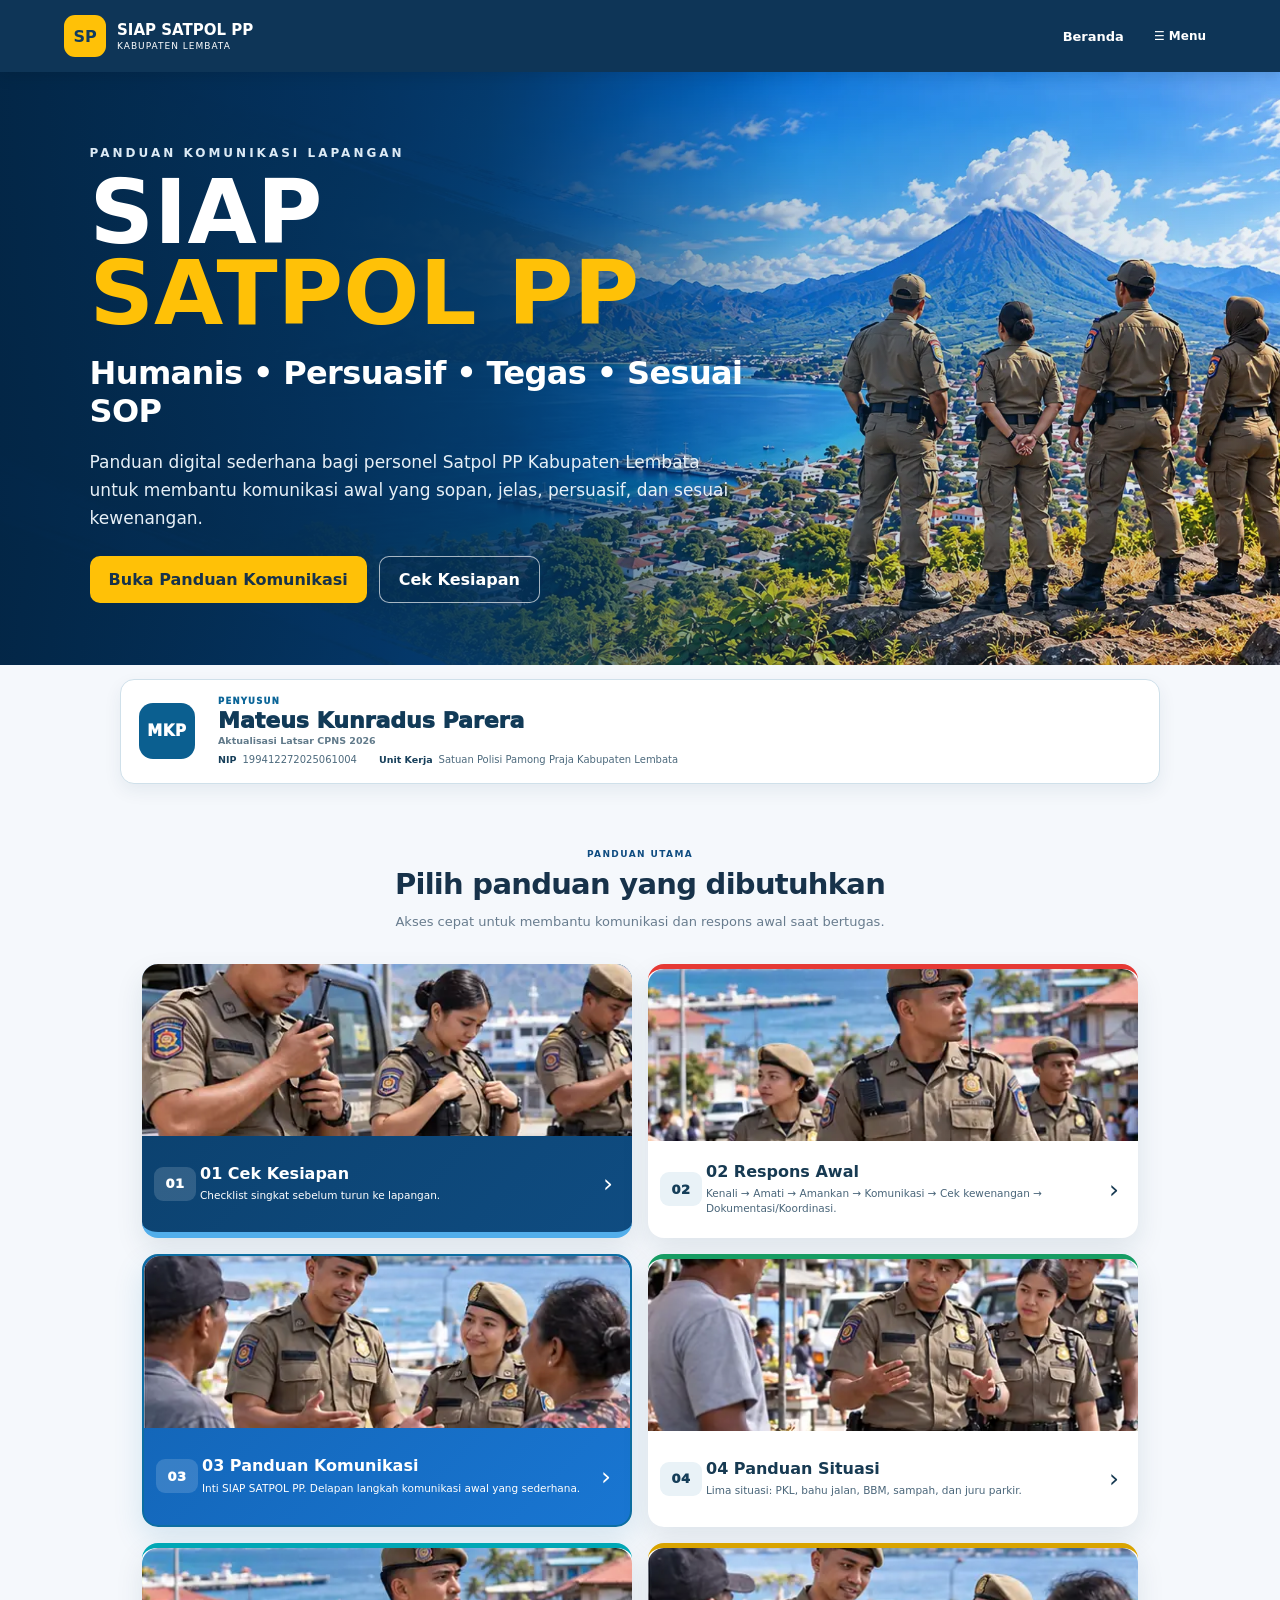
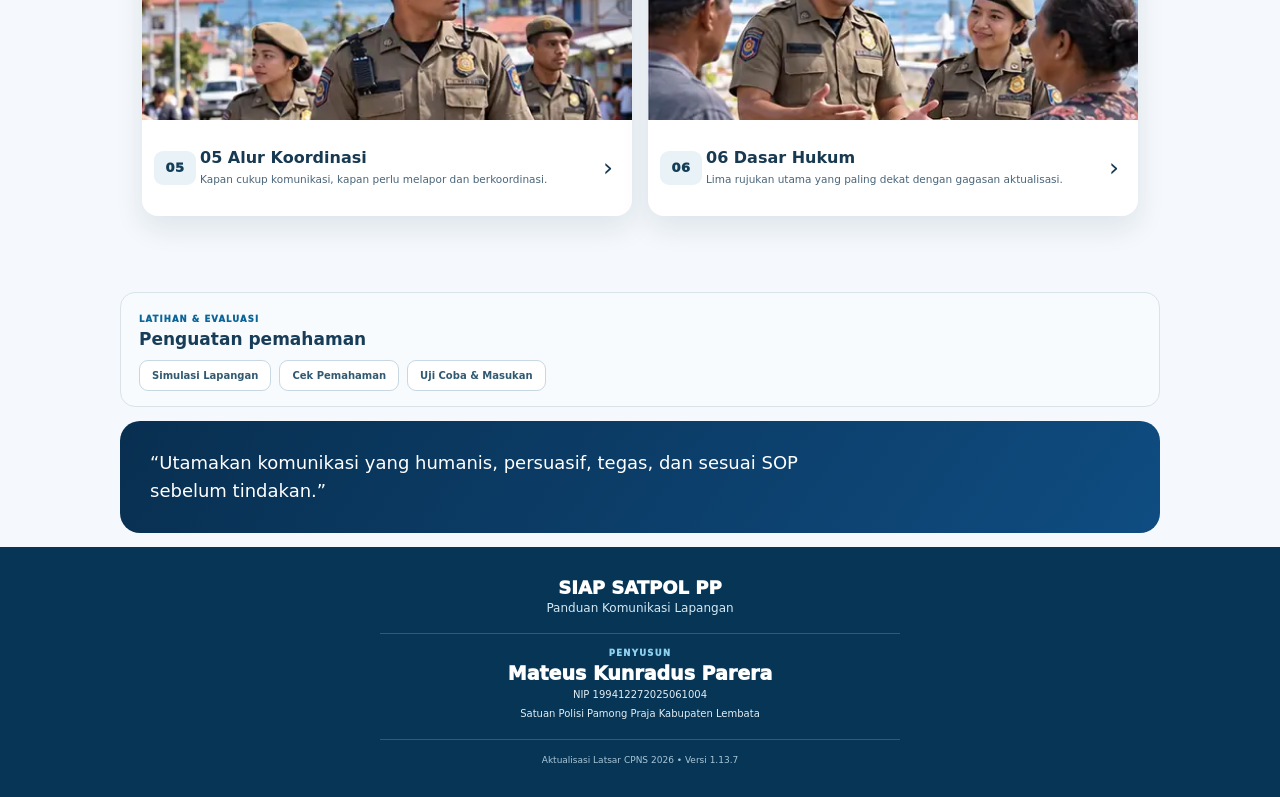
==== commit 1e1fbbab: "Refine Panduan Komunikasi v1.13.7" ====
--- a/index.html
+++ b/index.html
@@ -7,7 +7,7 @@
 <meta content="#0B3F6B" name="theme-color"/>
 <meta content="SIAP SATPOL PP Kabupaten Lembata - panduan komunikasi lapangan berbasis digital dan QR Code." name="description"/>
 <title>SIAP SATPOL PP | Kabupaten Lembata</title>
-<link href="css/style.css?v=1136" rel="stylesheet"/>
+<link href="css/style.css?v=1137" rel="stylesheet"/>
 </head>
 <body>
 
@@ -310,191 +310,197 @@
   <header class="subhead theme-blue">
     <button type="button" class="back navbtn" data-page="beranda">←</button>
     <div>
-      <span>SIAP SATPOL PP</span>
+      <span>INTI SIAP SATPOL PP</span>
       <h1>Panduan Komunikasi</h1>
-      <p>Kalimat lapangan yang sopan, tegas, persuasif, dan mudah dipakai saat berhadapan dengan masyarakat.</p>
+      <p>Delapan langkah komunikasi awal yang sederhana, humanis, persuasif, dan mudah digunakan di lapangan.</p>
     </div>
   </header>
 
-  <div class="content narrow comm-v110">
-    <div class="comm-hero-v110">
-      <div>
-        <span class="comm-eyebrow">POLA KOMUNIKASI AWAL</span>
-        <h2>Jangan mulai dari teguran. Mulai dari komunikasi.</h2>
-        <p>Tujuan awalnya sederhana: masyarakat memahami siapa petugasnya, apa masalahnya, apa yang diminta, dan apa langkah berikutnya.</p>
+  <div class="content narrow komunikasi-v1137">
+
+    <div class="comm-hero-v1137">
+      <span>POLA KOMUNIKASI AWAL</span>
+      <h2>Mulai dari komunikasi, bukan perdebatan.</h2>
+      <p>Gunakan urutan ini sebagai panduan praktis. Sesuaikan bahasa dengan orang, situasi, surat tugas, SOP, dan kewenangan yang berlaku.</p>
+      <div class="comm-flow-v1137">
+        <b>01 Sapa</b><i>›</i>
+        <b>02 Perkenalkan diri</b><i>›</i>
+        <b>03 Jelaskan maksud</b><i>›</i>
+        <b>04 Dengarkan</b><i>›</i>
+        <b>05 Beri arahan</b><i>›</i>
+        <b>06 Hadapi keberatan</b><i>›</i>
+        <b>07 Redakan</b><i>›</i>
+        <b>08 Tutup</b>
       </div>
-      <div class="comm-rule-v110"><b>8</b><span>langkah<br>utama</span></div>
-    </div>
-
-    <div class="comm-flow-v110" aria-label="Alur komunikasi lapangan">
-      <span><b>1</b>Sapa</span>
-      <span><b>2</b>Perkenalkan diri</span>
-      <span><b>3</b>Jelaskan maksud</span>
-      <span><b>4</b>Dengarkan</span>
-      <span><b>5</b>Beri arahan</span>
-      <span><b>6</b>Hadapi keberatan</span>
-      <span><b>7</b>Redakan</span>
-      <span><b>8</b>Tutup</span>
-    </div>
-
-    <div class="comm-principle-v110">
-      <b>Prinsipnya:</b>
-      <span>tegas pada masalah, tetap hormat kepada orangnya. Tidak perlu memenangkan perdebatan.</span>
-    </div>
-
-    <h2 class="section-title">8 Langkah Komunikasi Lapangan</h2>
-    <p class="section-desc">Buka satu per satu. Kalimat di bawah bukan naskah wajib. Gunakan maksudnya, lalu sesuaikan dengan situasi nyata.</p>
-
-    <div class="accordion comm-accordion-v110">
-      <article class="acc open">
-        <button type="button" class="acc-title"><span>1</span><b>Sapa dengan Sopan</b><i>⌃</i></button>
-        <div class="acc-body">
-          <img alt="Petugas Satpol PP menyampaikan salam" class="acc-photo" decoding="async" loading="lazy" src="assets/visual/m4-01-salam.webp">
-          <div>
-            <p>Mulai dengan sapaan. Jangan membuka percakapan dengan tuduhan, bentakan, atau kalimat yang membuat orang langsung bertahan.</p>
-            <aside><b>Kalimat lapangan</b><p>“Selamat pagi, Bapak/Ibu. Mohon izin sebentar.”</p></aside>
+    </div>
+
+    <div class="comm-principles-v1137">
+      <article>
+        <b>Dengarkan sebelum menyimpulkan</b>
+        <p>Bedakan fakta yang terlihat dari informasi yang masih perlu dikonfirmasi.</p>
+      </article>
+      <article>
+        <b>Tegas pada masalah, tetap hormat kepada orangnya</b>
+        <p>Sampaikan kondisi dan arahan dengan jelas tanpa merendahkan atau mempermalukan.</p>
+      </article>
+      <article>
+        <b>Jika belum pasti, koordinasikan</b>
+        <p>Jangan menyebut sanksi, pasal, atau tindakan yang dasar dan kewenangannya belum jelas.</p>
+      </article>
+    </div>
+
+    <div class="comm-steps-v1137">
+
+      <article>
+        <span>01</span>
+        <div>
+          <h2>Sapa</h2>
+          <p>Mulai dengan salam dan sapaan yang menghargai. Gunakan nada yang tenang dan wajar.</p>
+          <div class="comm-example-v1137">
+            <small>CONTOH</small>
+            <p>“Selamat pagi/siang, Bapak/Ibu. Mohon izin sebentar.”</p>
           </div>
-        </div>
-      </article>
-
-      <article class="acc">
-        <button type="button" class="acc-title"><span>2</span><b>Perkenalkan Diri</b><i>⌄</i></button>
-        <div class="acc-body">
-          <img alt="Petugas Satpol PP memperkenalkan diri" class="acc-photo" decoding="async" loading="lazy" src="assets/visual/m4-01-salam.webp">
-          <div>
-            <p>Sebutkan satuan dengan jelas. Masyarakat perlu tahu siapa yang berbicara dan dalam konteks tugas apa.</p>
-            <aside><b>Kalimat lapangan</b><p>“Kami dari Satpol PP Kabupaten Lembata. Kami sedang melaksanakan tugas di lokasi ini.”</p></aside>
+          <em>Hindari membentak, merendahkan, atau membuka percakapan dengan tuduhan.</em>
+        </div>
+      </article>
+
+      <article>
+        <span>02</span>
+        <div>
+          <h2>Perkenalkan Diri</h2>
+          <p>Sebutkan identitas petugas dan asal satuan secara singkat agar masyarakat mengetahui siapa yang berbicara.</p>
+          <div class="comm-example-v1137">
+            <small>CONTOH</small>
+            <p>“Kami dari Satuan Polisi Pamong Praja Kabupaten Lembata.”</p>
           </div>
-        </div>
-      </article>
-
-      <article class="acc">
-        <button type="button" class="acc-title"><span>3</span><b>Jelaskan Maksud</b><i>⌄</i></button>
-        <div class="acc-body">
-          <img alt="Petugas menjelaskan maksud kedatangan" class="acc-photo" decoding="async" loading="lazy" src="assets/visual/m4-02-maksud.webp">
-          <div>
-            <p>Sebutkan kondisi yang benar-benar terlihat. Hindari kalimat yang langsung memberi label “salah” sebelum keadaan dipahami.</p>
-            <aside><b>Kalimat lapangan</b><p>“Kami mau menyampaikan sedikit terkait kondisi di bagian jalan ini. Setelah itu kami juga ingin dengar penjelasan Bapak/Ibu.”</p></aside>
+          <em>Perkenalan tidak perlu panjang. Yang penting jelas dan sopan.</em>
+        </div>
+      </article>
+
+      <article>
+        <span>03</span>
+        <div>
+          <h2>Jelaskan Maksud</h2>
+          <p>Sampaikan tujuan sesuai penugasan dan jelaskan kondisi yang benar-benar diamati, bukan dugaan.</p>
+          <div class="comm-example-v1137">
+            <small>CONTOH</small>
+            <p>“Kami datang untuk membicarakan kondisi di lokasi ini. Sebelum kami menjelaskan lebih lanjut, boleh Bapak/Ibu menceritakan keadaannya?”</p>
           </div>
-        </div>
-      </article>
-
-      <article class="acc">
-        <button type="button" class="acc-title"><span>4</span><b>Dengarkan Penjelasan</b><i>⌄</i></button>
-        <div class="acc-body">
-          <img alt="Petugas mendengarkan masyarakat" class="acc-photo" decoding="async" loading="lazy" src="assets/visual/m4-04-keberatan.webp">
-          <div>
-            <p>Biarkan orang menyelesaikan inti penjelasannya. Mendengarkan bukan berarti menyetujui, tetapi mengurangi salah paham sebelum memberi arahan.</p>
-            <aside><b>Kalimat lapangan</b><p>“Baik, silakan Bapak/Ibu jelaskan dulu. Kami dengarkan.”</p></aside>
+          <em>Jangan langsung menyimpulkan seseorang melakukan pelanggaran sebelum informasi cukup.</em>
+        </div>
+      </article>
+
+      <article class="comm-step-core-v1137">
+        <span>04</span>
+        <div>
+          <h2>Dengarkan</h2>
+          <p>Beri kesempatan masyarakat menjelaskan. Dengarkan sampai selesai dan pastikan inti penjelasannya dipahami.</p>
+          <div class="comm-example-v1137">
+            <small>CONTOH</small>
+            <p>“Baik, kami dengar dulu penjelasan Bapak/Ibu supaya tidak ada yang salah kami pahami.”</p>
           </div>
-        </div>
-      </article>
-
-      <article class="acc">
-        <button type="button" class="acc-title"><span>5</span><b>Beri Arahan yang Spesifik</b><i>⌄</i></button>
-        <div class="acc-body">
-          <img alt="Petugas memberikan arahan" class="acc-photo" decoding="async" loading="lazy" src="assets/visual/m4-03-imbauan.webp">
-          <div>
-            <p>Sampaikan apa yang perlu dilakukan, bukan sekadar “harus tertib”. Gunakan alasan singkat yang berkaitan dengan kondisi nyata.</p>
-            <aside><b>Kalimat lapangan</b><p>“Kami minta bantuannya supaya bagian ini dirapikan dulu agar jalur tetap bisa digunakan dengan aman.”</p></aside>
+          <em>Jangan memotong hanya karena penjelasannya berbeda dengan dugaan awal petugas.</em>
+        </div>
+      </article>
+
+      <article class="comm-step-core-v1137">
+        <span>05</span>
+        <div>
+          <h2>Beri Arahan</h2>
+          <p>Sampaikan hal yang perlu dilakukan secara spesifik dan singkat. Kaitkan arahan dengan kondisi yang terlihat dan tujuan penugasan.</p>
+          <div class="comm-example-v1137">
+            <small>CONTOH</small>
+            <p>“Kami mohon bantuannya agar jalur ini tetap bisa dilewati. Bisa barangnya dirapikan supaya orang dapat melintas dengan aman?”</p>
           </div>
-        </div>
-      </article>
-
-      <article class="acc">
-        <button type="button" class="acc-title"><span>6</span><b>Hadapi Keberatan tanpa Adu Argumen</b><i>⌄</i></button>
-        <div class="acc-body">
-          <img alt="Petugas menghadapi keberatan masyarakat" class="acc-photo" decoding="async" loading="lazy" src="assets/visual/m4-04-keberatan.webp">
-          <div>
-            <p>Akui bahwa keberatan sudah didengar, lalu kembali pada inti masalah. Jangan menjanjikan keputusan yang bukan kewenangan petugas.</p>
-            <aside><b>Kalimat lapangan</b><p>“Kami paham Bapak/Ibu keberatan. Alasannya sudah kami dengar. Untuk bagian yang menjadi tugas kami, ini yang perlu kami sampaikan.”</p></aside>
+          <em>Jangan menyebut ancaman, sanksi, atau batas waktu yang belum memiliki dasar yang jelas.</em>
+        </div>
+      </article>
+
+      <article>
+        <span>06</span>
+        <div>
+          <h2>Hadapi Keberatan</h2>
+          <p>Dengarkan keberatan tanpa menjadikannya perdebatan pribadi. Ulangi inti masalah dan jelaskan bagian yang dapat dipastikan.</p>
+          <div class="comm-example-v1137">
+            <small>CONTOH</small>
+            <p>“Baik, kami memahami keberatan Bapak/Ibu. Kami catat dulu alasannya. Untuk hal yang belum bisa kami pastikan, kami koordinasikan dengan atasan.”</p>
           </div>
-        </div>
-      </article>
-
-      <article class="acc">
-        <button type="button" class="acc-title"><span>7</span><b>Redakan bila Mulai Memanas</b><i>⌄</i></button>
-        <div class="acc-body">
-          <img alt="Petugas meredakan ketegangan" class="acc-photo" decoding="async" loading="lazy" src="assets/visual/m4-05-deeskalasi.webp">
-          <div>
-            <p>Turunkan tempo bicara, beri jarak yang aman, dan jangan membalas nada tinggi dengan nada tinggi. Jika tidak aman, hentikan perdebatan dan koordinasikan.</p>
-            <aside><b>Kalimat lapangan</b><p>“Kita bicara pelan-pelan saja, Bapak/Ibu. Kami tidak ingin persoalan ini jadi lebih besar.”</p></aside>
+          <em>Menghargai keberatan tidak berarti menjanjikan hasil tertentu.</em>
+        </div>
+      </article>
+
+      <article>
+        <span>07</span>
+        <div>
+          <h2>Redakan Situasi</h2>
+          <p>Jika percakapan mulai tegang tetapi masih aman, turunkan tempo bicara, gunakan kalimat singkat, dan dengarkan satu orang terlebih dahulu.</p>
+          <div class="comm-example-v1137">
+            <small>CONTOH</small>
+            <p>“Kami ingin mendengar penjelasannya dengan baik. Mari bicara satu per satu supaya tidak ada yang salah dipahami.”</p>
           </div>
-        </div>
-      </article>
-
-      <article class="acc">
-        <button type="button" class="acc-title"><span>8</span><b>Tutup dengan Arah yang Jelas</b><i>⌄</i></button>
-        <div class="acc-body">
-          <img alt="Petugas menutup komunikasi" class="acc-photo" decoding="async" loading="lazy" src="assets/visual/m4-06-penutup.webp">
-          <div>
-            <p>Ringkas apa yang sudah disampaikan dan sebutkan tindak lanjut yang memang dapat dilakukan. Jangan membuat janji yang belum pasti.</p>
-            <aside><b>Kalimat lapangan</b><p>“Baik, terima kasih. Untuk sekarang yang kami minta adalah bagian ini dirapikan. Hal yang masih perlu keputusan akan kami koordinasikan.”</p></aside>
+          <em>Jika situasi membahayakan, jangan memaksakan percakapan. Utamakan keselamatan dan koordinasi.</em>
+        </div>
+      </article>
+
+      <article>
+        <span>08</span>
+        <div>
+          <h2>Tutup Percakapan</h2>
+          <p>Ringkas hal yang sudah dipahami dan jelaskan langkah berikutnya yang memang dapat dilakukan.</p>
+          <div class="comm-example-v1137">
+            <small>CONTOH</small>
+            <p>“Terima kasih, Bapak/Ibu. Jadi, yang sudah kita pahami adalah [ringkasan]. Selanjutnya kami akan [langkah yang memang dapat dilakukan].”</p>
           </div>
-        </div>
-      </article>
-    </div>
-
-    <h2 class="section-title objection-title-v110">Keberatan yang Sering Muncul</h2>
-    <p class="section-desc">Respons singkat supaya petugas tidak terpancing menjawab secara spontan dan memperbesar masalah.</p>
-
-    <div class="objection-grid-v110">
-      <details><summary>“Saya sudah lama di sini.”</summary><p>“Kami mengerti Bapak/Ibu sudah lama di sini. Yang kami sampaikan sekarang terkait kondisi yang sedang ditata. Mari kita lihat bagian mana yang perlu disesuaikan.”</p></details>
-      <details><summary>“Kenapa cuma saya?”</summary><p>“Kami catat keberatan itu. Saat ini kami sedang berbicara dengan Bapak/Ibu tentang kondisi di titik ini. Penanganan lokasi lain akan mengikuti penugasan yang ada.”</p></details>
-      <details><summary>“Orang lain juga begitu.”</summary><p>“Baik, informasi itu kami catat. Untuk sekarang kami selesaikan dulu kondisi yang ada di depan kita, supaya pembicaraannya jelas.”</p></details>
-      <details><summary>“Saya cari makan.”</summary><p>“Kami memahami itu. Karena itu kami ingin komunikasikan penataannya dengan baik. Yang kami minta adalah menyesuaikan bagian yang mengganggu ketertiban atau keselamatan.”</p></details>
-      <details><summary>“Mana aturannya?”</summary><p>“Bapak/Ibu berhak meminta penjelasan. Kami akan tunjukkan dasar yang memang sudah dipastikan. Kalau ada bagian yang belum jelas, kami koordinasikan dulu dan tidak akan mengarang penjelasan.”</p></details>
-      <details><summary>“Saya tidak mau.”</summary><p>“Baik, kami sudah mendengar sikap Bapak/Ibu. Kami tidak akan berdebat. Kondisi ini kami catat dan langkah berikutnya kami koordinasikan sesuai kewenangan.”</p></details>
-    </div>
-
-    
-<div class="comm-sop-note-v113"><b>Dasar penggunaan panduan</b><p>Delapan langkah komunikasi ini merupakan panduan praktis untuk menerjemahkan prinsip pelaksanaan tugas Satpol PP yang humanis, persuasif, tegas, sesuai SOP, kewenangan, surat tugas, dan kondisi keamanan.</p></div><div class="material-merged-v1132">
-  <div class="material-head-v1132">
-    <span>MATERI INTI</span>
-    <h2>Prinsip yang perlu diingat sebelum menggunakan 8 langkah komunikasi</h2>
-  </div>
-  <div class="material-grid-v1132">
-    <article>
-      <b>Humanis & Persuasif</b>
-      <p>Mulai dari komunikasi yang menghargai orang lain, dengarkan penjelasan, dan hindari kalimat yang mempermalukan atau memancing perdebatan.</p>
-    </article>
-    <article>
-      <b>Tegas pada Masalah</b>
-      <p>Tegas berarti pesan dan arahannya jelas. Tegas tidak harus berarti meninggikan suara atau memenangkan perdebatan.</p>
-    </article>
-    <article>
-      <b>Sesuai Kewenangan</b>
-      <p>Jika dasar aturan atau kewenangan belum jelas, catat fakta dan koordinasikan sebelum mengambil langkah lanjutan.</p>
-    </article>
-    <article>
-      <b>Keamanan & Dokumentasi</b>
-      <p>Perhatikan keselamatan, dokumentasikan fakta penting, dan gunakan jalur koordinasi saat situasi memerlukan dukungan.</p>
-    </article>
-  </div>
-</div>
-<h2 class="section-title situational-title">Pilih Situasi Lapangan</h2>
-<p class="section-desc">Lima situasi prioritas yang paling dekat dengan fokus aktualisasi.</p>
-<div class="comm-grid comm-grid-v113">
-  <button class="comm-case" data-case="pkl"><img alt="PKL" class="comm-photo" loading="lazy" decoding="async" src="assets/visual/m2-01-pkl.webp"><span>01</span><b>PKL</b><small>Pedagang kaki lima</small></button>
-  <button class="comm-case" data-case="bahujalan"><img alt="Pedagang di bahu jalan" class="comm-photo" loading="lazy" decoding="async" src="assets/visual/m2-02-bahu-jalan.webp"><span>02</span><b>Pedagang Bahu Jalan</b><small>Akses dan keselamatan</small></button>
-  <button class="comm-case" data-case="bbm"><img alt="Penjual BBM eceran" class="comm-photo" loading="lazy" decoding="async" src="assets/visual/m2-03-bbm-eceran.webp"><span>03</span><b>BBM Eceran</b><small>Keselamatan dan kewenangan</small></button>
-  <button class="comm-case" data-case="sampah"><img alt="Sampah sembarangan" class="comm-photo" loading="lazy" decoding="async" src="assets/visual/m2-04-sampah.webp"><span>04</span><b>Sampah</b><small>Imbauan dan perbaikan</small></button>
-  <button class="comm-case" data-case="parkir"><img alt="Juru parkir" class="comm-photo" loading="lazy" decoding="async" src="assets/visual/m2-05-juru-parkir.webp"><span>05</span><b>Juru Parkir</b><small>Ketertiban ruang jalan</small></button>
-</div>
-
-<div class="comm-detail hidden" id="commDetail">
-      <button type="button" aria-label="Tutup" class="detail-close" id="closeCommDetail">×</button>
-      <p class="comm-kicker">APA YANG SAYA KATAKAN?</p>
-      <h2 id="commTitle"></h2>
-      <div class="comm-section"><h3>1. Pembukaan</h3><p id="commOpen"></p></div>
-      <div class="comm-section sample-box"><h3>2. Kalimat yang bisa dipakai</h3><p id="commExample"></p></div>
-      <div class="comm-section"><h3>3. Jika mendapat penolakan</h3><p id="commReject"></p></div>
-      <div class="comm-section avoid-box"><h3>4. Hindari</h3><p id="commAvoid"></p></div>
-      <div class="comm-section coord-box"><h3>5. Berhenti bicara &amp; koordinasi ketika...</h3><p id="commCoord"></p></div>
-      <p class="comm-disclaimer">Panduan ini membantu komunikasi awal. Tindakan tetap mengikuti kewenangan, aturan yang berlaku, surat tugas, kondisi keamanan, dan arahan pimpinan.</p>
-    </div>
-
-    <div class="tip"><b>Pengingat:</b> tidak perlu menghafal kalimat. Pahami urutannya: sapa, jelaskan, dengarkan, arahkan, lalu koordinasikan bila komunikasi tidak cukup.</div>
+          <em>Jangan menjanjikan keputusan atau waktu penyelesaian di luar kewenangan.</em>
+        </div>
+      </article>
+    </div>
+
+    <div class="comm-reminder-v1137">
+      <b>Pengingat singkat</b>
+      <p>Sapa dengan sopan • jelaskan dengan singkat • dengarkan sampai selesai • hindari mempermalukan • koordinasikan hal yang belum pasti.</p>
+    </div>
+
+    <div class="comm-situations-v1137">
+      <div class="comm-situations-head-v1137">
+        <span>CONTOH BERDASARKAN SITUASI</span>
+        <h2>Lima situasi prioritas</h2>
+        <p>Pilih situasi untuk melihat contoh komunikasi yang lebih spesifik.</p>
+      </div>
+
+      <div class="comm-grid comm-grid-v1137">
+        <button class="comm-case" data-case="pkl">
+          <img alt="PKL" class="comm-photo" loading="lazy" decoding="async" src="assets/visual/m2-01-pkl.webp">
+          <span>01</span><b>PKL</b><small>Pedagang kaki lima</small>
+        </button>
+        <button class="comm-case" data-case="bahujalan">
+          <img alt="Pedagang di bahu jalan" class="comm-photo" loading="lazy" decoding="async" src="assets/visual/m2-02-bahu-jalan.webp">
+          <span>02</span><b>Bahu Jalan</b><small>Akses dan keselamatan</small>
+        </button>
+        <button class="comm-case" data-case="bbm">
+          <img alt="Penjual BBM eceran" class="comm-photo" loading="lazy" decoding="async" src="assets/visual/m2-03-bbm-eceran.webp">
+          <span>03</span><b>BBM Eceran</b><small>Keselamatan &amp; kewenangan</small>
+        </button>
+        <button class="comm-case" data-case="sampah">
+          <img alt="Sampah sembarangan" class="comm-photo" loading="lazy" decoding="async" src="assets/visual/m2-04-sampah.webp">
+          <span>04</span><b>Sampah</b><small>Imbauan &amp; perbaikan</small>
+        </button>
+        <button class="comm-case" data-case="parkir">
+          <img alt="Juru parkir" class="comm-photo" loading="lazy" decoding="async" src="assets/visual/m2-05-juru-parkir.webp">
+          <span>05</span><b>Juru Parkir</b><small>Ketertiban ruang jalan</small>
+        </button>
+      </div>
+
+      <div class="comm-detail hidden" id="commDetail">
+        <button type="button" aria-label="Tutup" id="closeCommDetail">×</button>
+        <h2 id="commTitle"></h2>
+        <p id="commText"></p>
+      </div>
+    </div>
+
+    <div class="comm-next-v1137">
+      <button type="button" class="navbtn" data-page="situasi">Buka Panduan Situasi →</button>
+    </div>
   </div>
 </section>
 <section class="page" id="respons">
@@ -706,9 +712,9 @@
     <span>Satuan Polisi Pamong Praja Kabupaten Lembata</span>
   </div>
 
-  <small class="footer-version-v1133">Aktualisasi Latsar CPNS 2026 • Versi 1.13.6</small>
+  <small class="footer-version-v1133">Aktualisasi Latsar CPNS 2026 • Versi 1.13.7</small>
 </footer>
 <script src="js/config.js"></script>
-<script src="js/app.js?v=1136"></script>
+<script src="js/app.js?v=1137"></script>
 </body>
 </html>
--- a/css/style.css
+++ b/css/style.css
@@ -4081,3 +4081,315 @@
 }
 /* ===== END RESPONS AWAL v1.13.6 ===== */
 
+
+/* ===== PANDUAN KOMUNIKASI v1.13.7 ===== */
+
+.komunikasi-v1137{
+  max-width:1040px !important;
+}
+
+.comm-hero-v1137{
+  margin-bottom:11px;
+  padding:17px 18px;
+  border-radius:15px;
+  background:linear-gradient(135deg,#0C4D76,#0B75A1);
+  color:#FFFFFF;
+}
+
+.comm-hero-v1137 > span,
+.comm-situations-head-v1137 > span{
+  display:block;
+  color:#BEE9F4;
+  font-size:8px;
+  font-weight:950;
+  letter-spacing:1.15px;
+}
+
+.comm-hero-v1137 h2{
+  margin:5px 0 6px;
+  color:#FFFFFF;
+  font-size:21px;
+  line-height:1.2;
+}
+
+.comm-hero-v1137 > p{
+  margin:0;
+  max-width:760px;
+  color:#DCEEF5;
+  font-size:10.5px;
+  line-height:1.5;
+}
+
+.comm-flow-v1137{
+  display:flex;
+  align-items:center;
+  gap:6px;
+  flex-wrap:wrap;
+  margin-top:12px;
+}
+
+.comm-flow-v1137 b{
+  padding:6px 8px;
+  border-radius:8px;
+  background:rgba(255,255,255,.13);
+  color:#FFFFFF;
+  font-size:8.8px;
+  line-height:1;
+}
+
+.comm-flow-v1137 i{
+  color:#B8DEEC;
+  font-style:normal;
+  font-size:14px;
+}
+
+.comm-principles-v1137{
+  display:grid;
+  grid-template-columns:repeat(3,minmax(0,1fr));
+  gap:8px;
+  margin-bottom:12px;
+}
+
+.comm-principles-v1137 article{
+  padding:11px 12px;
+  border:1px solid #D9E4EA;
+  border-radius:11px;
+  background:#F9FBFC;
+}
+
+.comm-principles-v1137 b{
+  display:block;
+  margin-bottom:3px;
+  color:#21465F;
+  font-size:10px;
+}
+
+.comm-principles-v1137 p{
+  margin:0;
+  color:#6C818E;
+  font-size:9.3px;
+  line-height:1.42;
+}
+
+.comm-steps-v1137{
+  display:grid;
+  grid-template-columns:1fr 1fr;
+  gap:9px;
+}
+
+.comm-steps-v1137 > article{
+  display:grid;
+  grid-template-columns:44px minmax(0,1fr);
+  gap:10px;
+  padding:12px;
+  border:1px solid #D9E4EA;
+  border-radius:12px;
+  background:#FFFFFF;
+  box-shadow:0 4px 10px rgba(18,54,83,.035);
+}
+
+.comm-steps-v1137 > article > span{
+  width:40px;
+  height:40px;
+  display:grid;
+  place-items:center;
+  border-radius:10px;
+  background:#EAF4F9;
+  color:#0D6697;
+  font-size:10px;
+  line-height:1;
+  font-weight:950;
+}
+
+.comm-steps-v1137 h2{
+  margin:1px 0 4px;
+  color:#173C54;
+  font-size:14px;
+  line-height:1.25;
+}
+
+.comm-steps-v1137 article > div > p{
+  margin:0;
+  color:#607887;
+  font-size:10px;
+  line-height:1.5;
+}
+
+.comm-step-core-v1137{
+  border:2px solid #0D72A3 !important;
+  background:#F3F9FC !important;
+}
+
+.comm-step-core-v1137 > span{
+  background:#0D6D9E !important;
+  color:#FFFFFF !important;
+}
+
+.comm-example-v1137{
+  margin-top:8px;
+  padding:8px 9px;
+  border-left:3px solid #1A8A65;
+  border-radius:7px;
+  background:#F1F9F5;
+}
+
+.comm-example-v1137 small{
+  display:block;
+  color:#24735A;
+  font-size:7.5px;
+  font-weight:950;
+  letter-spacing:.9px;
+}
+
+.comm-example-v1137 p{
+  margin:3px 0 0 !important;
+  color:#3F6558 !important;
+  font-size:9.6px !important;
+  line-height:1.45 !important;
+}
+
+.comm-steps-v1137 em{
+  display:block;
+  margin-top:6px;
+  color:#89959C;
+  font-size:8.6px;
+  line-height:1.4;
+  font-style:normal;
+}
+
+.comm-reminder-v1137{
+  margin:11px 0 14px;
+  padding:11px 13px;
+  border-left:4px solid #D7A22C;
+  border-radius:9px;
+  background:#FFF8E9;
+}
+
+.comm-reminder-v1137 b{
+  color:#7A5812;
+  font-size:10px;
+}
+
+.comm-reminder-v1137 p{
+  margin:3px 0 0;
+  color:#6E654B;
+  font-size:9.8px;
+  line-height:1.45;
+}
+
+.comm-situations-v1137{
+  padding-top:4px;
+}
+
+.comm-situations-head-v1137 > span{
+  color:#0C6798;
+}
+
+.comm-situations-head-v1137 h2{
+  margin:4px 0 3px;
+  color:#173B53;
+  font-size:17px;
+}
+
+.comm-situations-head-v1137 p{
+  margin:0 0 9px;
+  color:#718591;
+  font-size:9.8px;
+}
+
+.comm-grid-v1137{
+  grid-template-columns:repeat(5,minmax(0,1fr)) !important;
+  gap:8px !important;
+}
+
+.comm-grid-v1137 .comm-case{
+  min-width:0 !important;
+}
+
+.comm-grid-v1137 .comm-case b{
+  display:block;
+  margin-top:4px;
+  color:#24465B;
+  font-size:10.5px;
+}
+
+.comm-grid-v1137 .comm-case small{
+  display:block;
+  margin-top:2px;
+  color:#7A8C97;
+  font-size:8px;
+  line-height:1.25;
+}
+
+.comm-next-v1137{
+  display:flex;
+  justify-content:flex-end;
+  margin-top:10px;
+}
+
+.comm-next-v1137 button{
+  min-height:35px;
+  padding:8px 11px;
+  border:0;
+  border-radius:9px;
+  background:#0D6494;
+  color:#FFFFFF;
+  font-size:9.5px;
+  font-weight:900;
+  cursor:pointer;
+}
+
+@media(max-width:900px){
+  .comm-steps-v1137{
+    grid-template-columns:1fr;
+  }
+
+  .comm-grid-v1137{
+    grid-template-columns:repeat(2,minmax(0,1fr)) !important;
+  }
+}
+
+@media(max-width:700px){
+  .comm-hero-v1137{
+    padding:14px;
+  }
+
+  .comm-hero-v1137 h2{
+    font-size:18px;
+  }
+
+  .comm-flow-v1137{
+    gap:5px;
+  }
+
+  .comm-flow-v1137 b{
+    font-size:8.2px;
+  }
+
+  .comm-principles-v1137{
+    grid-template-columns:1fr;
+  }
+
+  .comm-steps-v1137 > article{
+    grid-template-columns:39px minmax(0,1fr);
+    gap:8px;
+    padding:11px;
+  }
+
+  .comm-steps-v1137 > article > span{
+    width:35px;
+    height:35px;
+    font-size:9.5px;
+  }
+
+  .comm-steps-v1137 h2{
+    font-size:13px;
+  }
+
+  .comm-grid-v1137{
+    grid-template-columns:1fr !important;
+  }
+}
+
+/* ===== END PANDUAN KOMUNIKASI v1.13.7 ===== */
+
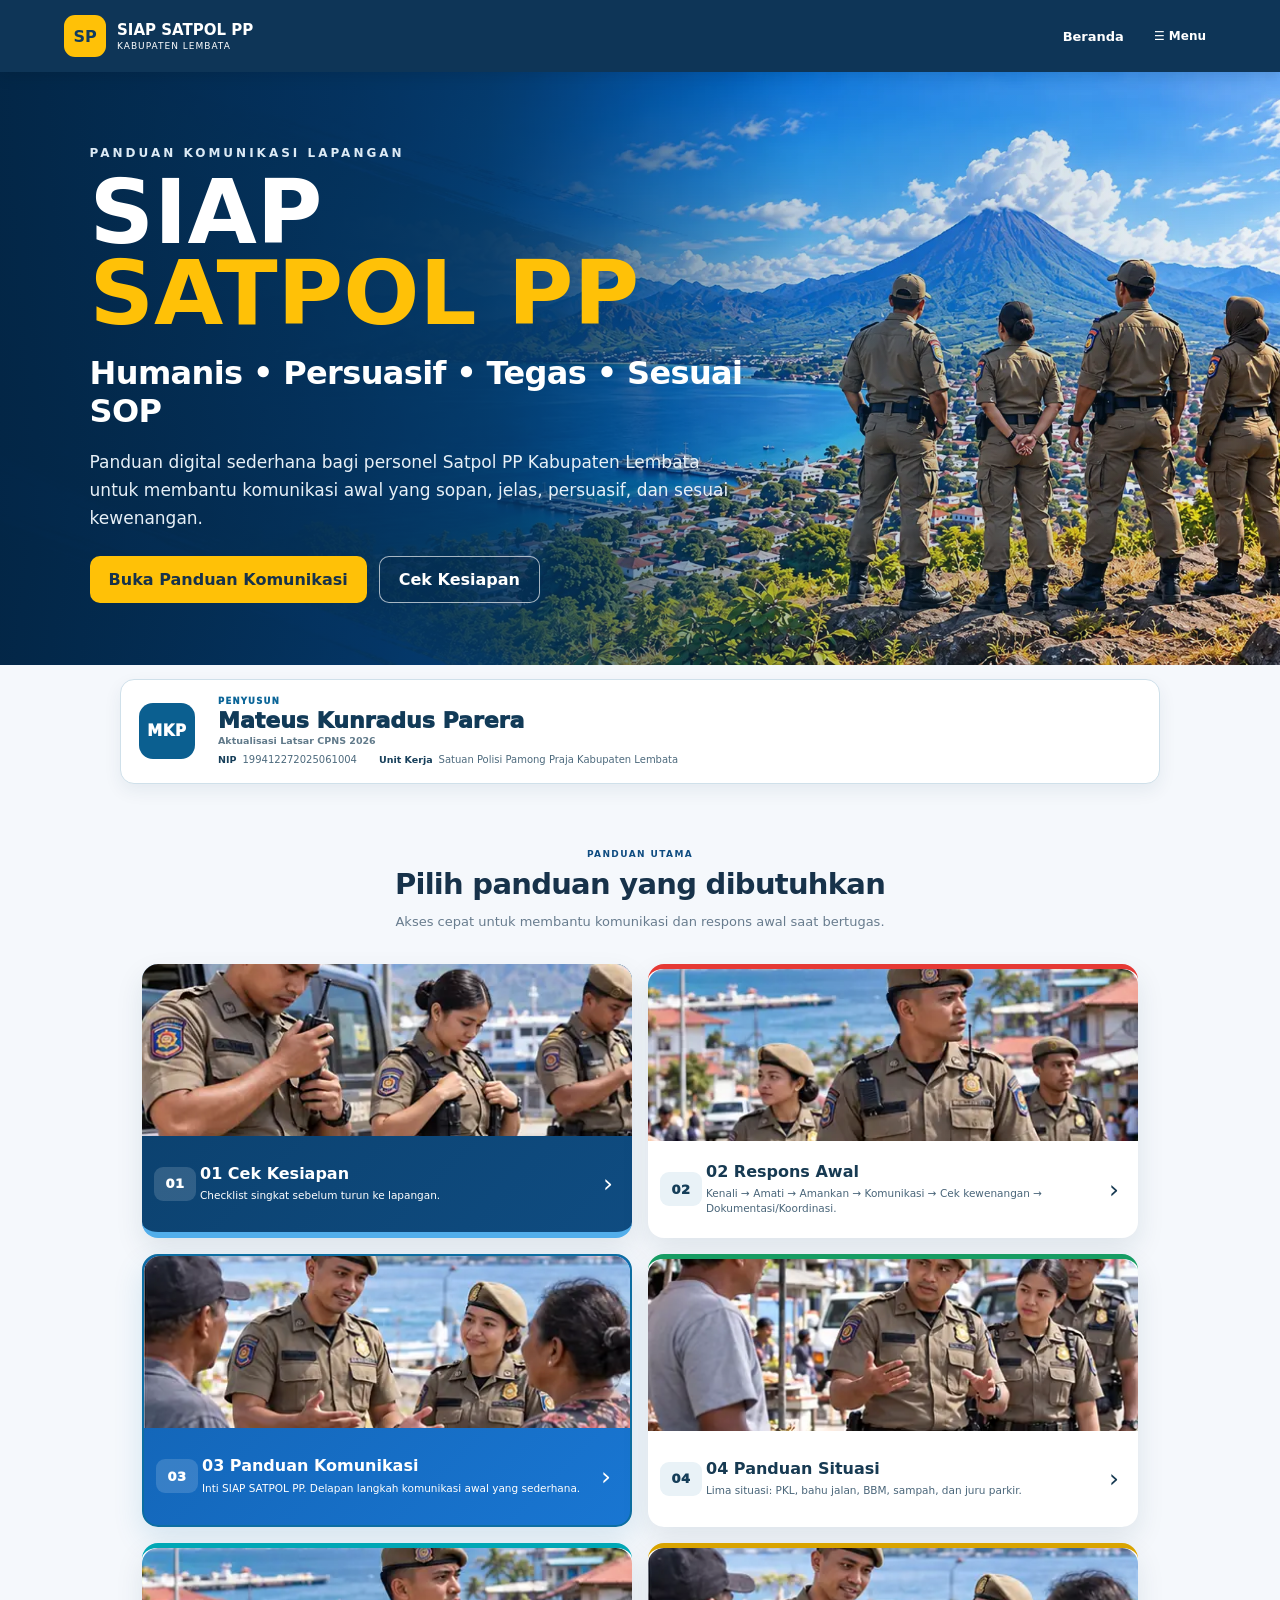
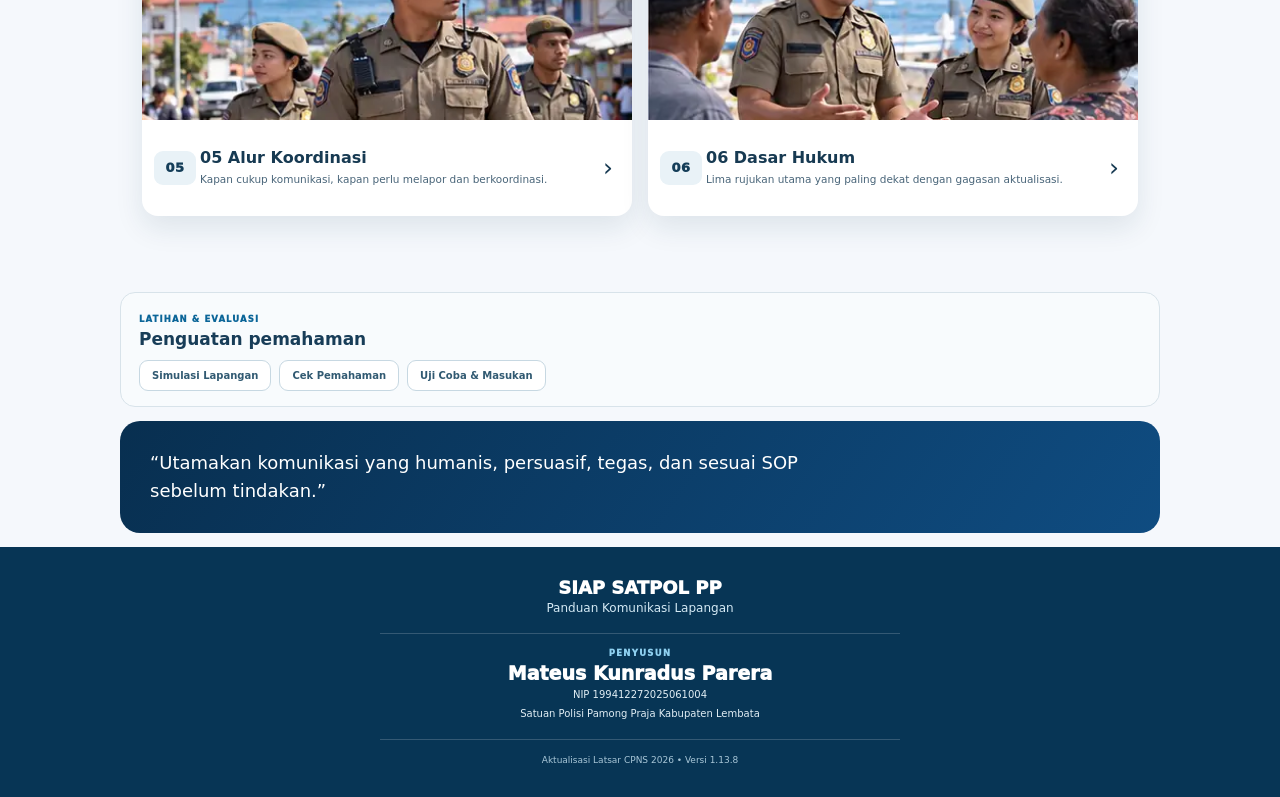
==== commit 634cdd1d: "Refine Panduan Situasi v1.13.8" ====
--- a/index.html
+++ b/index.html
@@ -7,7 +7,7 @@
 <meta content="#0B3F6B" name="theme-color"/>
 <meta content="SIAP SATPOL PP Kabupaten Lembata - panduan komunikasi lapangan berbasis digital dan QR Code." name="description"/>
 <title>SIAP SATPOL PP | Kabupaten Lembata</title>
-<link href="css/style.css?v=1137" rel="stylesheet"/>
+<link href="css/style.css?v=1138" rel="stylesheet"/>
 </head>
 <body>
 
@@ -597,17 +597,242 @@
 <section class="page" id="situasi">
   <header class="subhead theme-green">
     <button type="button" class="back navbtn" data-page="beranda">←</button>
-    <div><span>PANDUAN PRAKTIS</span><h1>Panduan Situasi</h1><p>Lima situasi prioritas yang paling dekat dengan fokus komunikasi awal.</p></div>
+    <div>
+      <span>5 SITUASI PRIORITAS</span>
+      <h1>Panduan Situasi</h1>
+      <p>Contoh komunikasi awal berdasarkan situasi yang paling dekat dengan kebutuhan aktualisasi.</p>
+    </div>
   </header>
-  <div class="content">
-    <div class="situations situations-v113">
-      <button data-title="Pedagang Kaki Lima (PKL)" data-text="Fokus pada penataan ruang dan komunikasi awal. Mulai dengan salam, jelaskan maksud, dengarkan penjelasan pedagang, lalu arahkan pada penyelesaian yang tertib."><img alt="PKL" class="situation-photo" loading="lazy" decoding="async" src="assets/visual/m2-01-pkl.webp"><span>01</span><b>PKL</b><small>Penataan ruang & komunikasi awal.</small></button>
-      <button data-title="Pedagang di Bahu/Sisi Jalan" data-text="Fokus pada akses dan keselamatan. Jelaskan kondisi yang terlihat, dengarkan penjelasan, lalu sampaikan bagian yang perlu dirapikan."><img alt="Bahu jalan" class="situation-photo" loading="lazy" decoding="async" src="assets/visual/m2-02-bahu-jalan.webp"><span>02</span><b>Bahu Jalan</b><small>Akses & keselamatan.</small></button>
-      <button data-title="Penjual BBM Eceran" data-text="Fokus pada keselamatan dan batas kewenangan. Jangan langsung menyimpulkan pelanggaran atau mengambil alih kewenangan teknis instansi lain."><img alt="BBM eceran" class="situation-photo" loading="lazy" decoding="async" src="assets/visual/m2-03-bbm-eceran.webp"><span>03</span><b>BBM Eceran</b><small>Keselamatan & kewenangan.</small></button>
-      <button data-title="Pembuang Sampah Sembarangan" data-text="Fokus pada imbauan, dampak kebersihan, dan ajakan memperbaiki. Tegur perilakunya tanpa mempermalukan orangnya."><img alt="Sampah" class="situation-photo" loading="lazy" decoding="async" src="assets/visual/m2-04-sampah.webp"><span>04</span><b>Sampah</b><small>Imbauan & perbaikan.</small></button>
-      <button data-title="Juru Parkir" data-text="Fokus pada ketertiban ruang jalan dan keselamatan. Tunjukkan kondisi yang menjadi perhatian dan koordinasikan bila menyangkut kewenangan teknis lain."><img alt="Juru parkir" class="situation-photo" loading="lazy" decoding="async" src="assets/visual/m2-05-juru-parkir.webp"><span>05</span><b>Juru Parkir</b><small>Ketertiban ruang jalan.</small></button>
-    </div>
-    <div class="detail hidden" id="detail"><button type="button" aria-label="Tutup" id="closeDetail">×</button><h2 id="detailTitle"></h2><p id="detailText"></p><small>Panduan pembelajaran awal. Tindakan tetap menyesuaikan kewenangan, SOP, surat tugas, dan kondisi keamanan.</small></div>
+
+  <div class="content narrow situasi-v1138">
+    <div class="situasi-intro-v1138">
+      <span>CARA MENGGUNAKAN</span>
+      <h2>Pilih situasi, baca contoh pembuka, lalu lihat respons jika muncul keberatan.</h2>
+      <p>Gunakan sebagai panduan belajar, bukan sebagai kalimat wajib. Tetap sesuaikan dengan kondisi lapangan, surat tugas, SOP, dan kewenangan.</p>
+    </div>
+
+    <div class="situasi-list-v1138">
+
+      <details class="situasi-card-v1138" open>
+        <summary>
+          <img src="assets/visual/m2-01-pkl.webp" alt="Pedagang kaki lima" loading="lazy" decoding="async">
+          <span class="situasi-num-v1138">01</span>
+          <span class="situasi-title-v1138">
+            <b>Pedagang Kaki Lima (PKL)</b>
+            <small>Membuka pembicaraan, mendengar alasan, lalu menyampaikan arahan penataan.</small>
+          </span>
+          <span class="situasi-open-v1138">›</span>
+        </summary>
+        <div class="situasi-body-v1138">
+          <div class="situasi-focus-v1138">
+            <b>Fokus komunikasi</b>
+            <p>Jelaskan maksud kedatangan, dengarkan kondisi pedagang, lalu sampaikan bagian yang perlu ditata secara spesifik.</p>
+          </div>
+
+          <div class="situasi-grid-v1138">
+            <article>
+              <small>PEMBUKA</small>
+              <p>“Selamat pagi, Bapak/Ibu. Kami dari Satpol PP Kabupaten Lembata. Mohon izin, kami ingin membicarakan penataan di lokasi ini.”</p>
+            </article>
+            <article>
+              <small>JIKA BERKEBERATAN</small>
+              <p>“Baik, kami dengar dulu alasannya. Setelah itu kami jelaskan bagian yang menjadi perhatian kami.”</p>
+            </article>
+            <article>
+              <small>ARAHAN</small>
+              <p>“Bisa bagian ini dirapikan agar akses tetap terbuka dan aktivitas di sekitar tetap tertib?”</p>
+            </article>
+            <article>
+              <small>HINDARI</small>
+              <p>Jangan membuka percakapan dengan ancaman, mempermalukan pedagang, atau langsung menyimpulkan pelanggaran sebelum dasar tindakan jelas.</p>
+            </article>
+          </div>
+
+          <div class="situasi-coordinate-v1138">
+            <b>Koordinasikan bila:</b>
+            <span>penolakan berlanjut, kewenangan belum jelas, atau langkah berikutnya memerlukan arahan atasan.</span>
+          </div>
+        </div>
+      </details>
+
+      <details class="situasi-card-v1138">
+        <summary>
+          <img src="assets/visual/m2-02-bahu-jalan.webp" alt="Pedagang di bahu jalan" loading="lazy" decoding="async">
+          <span class="situasi-num-v1138">02</span>
+          <span class="situasi-title-v1138">
+            <b>Pedagang di Bahu/Sisi Jalan</b>
+            <small>Fokus pada akses, keselamatan, dan kondisi yang benar-benar terlihat.</small>
+          </span>
+          <span class="situasi-open-v1138">›</span>
+        </summary>
+        <div class="situasi-body-v1138">
+          <div class="situasi-focus-v1138">
+            <b>Fokus komunikasi</b>
+            <p>Tunjukkan bagian ruang jalan yang menjadi perhatian dan hindari membandingkan orang satu dengan yang lain.</p>
+          </div>
+
+          <div class="situasi-grid-v1138">
+            <article>
+              <small>PEMBUKA</small>
+              <p>“Mohon izin, Bapak/Ibu. Kami ingin menyampaikan kondisi di bagian bahu jalan ini karena akses mulai menyempit.”</p>
+            </article>
+            <article>
+              <small>JIKA BERKATA ‘YANG LAIN JUGA’</small>
+              <p>“Lokasi lain kami catat. Untuk titik ini, kami fokus dulu pada bagian yang sedang kami lihat bersama.”</p>
+            </article>
+            <article>
+              <small>ARAHAN</small>
+              <p>“Bisa barang atau tempat jualannya dirapikan sedikit agar jalur ini tetap aman dan bisa dilewati?”</p>
+            </article>
+            <article>
+              <small>HINDARI</small>
+              <p>Jangan menjadikan perbandingan dengan pedagang lain sebagai perdebatan pribadi. Kembali ke kondisi yang sedang ditangani.</p>
+            </article>
+          </div>
+
+          <div class="situasi-coordinate-v1138">
+            <b>Koordinasikan bila:</b>
+            <span>penataan menyangkut kewenangan teknis instansi lain atau diperlukan keputusan lanjutan dari atasan.</span>
+          </div>
+        </div>
+      </details>
+
+      <details class="situasi-card-v1138">
+        <summary>
+          <img src="assets/visual/m2-03-bbm-eceran.webp" alt="Penjual BBM eceran" loading="lazy" decoding="async">
+          <span class="situasi-num-v1138">03</span>
+          <span class="situasi-title-v1138">
+            <b>Penjualan BBM Eceran</b>
+            <small>Catat fakta, jaga keselamatan, dan jangan melampaui kewenangan.</small>
+          </span>
+          <span class="situasi-open-v1138">›</span>
+        </summary>
+        <div class="situasi-body-v1138">
+          <div class="situasi-focus-v1138">
+            <b>Fokus komunikasi</b>
+            <p>Jelaskan maksud kedatangan dan catat informasi yang perlu dikonfirmasi. Jangan langsung memberi label seperti penimbunan atau penyelewengan.</p>
+          </div>
+
+          <div class="situasi-grid-v1138">
+            <article>
+              <small>PEMBUKA</small>
+              <p>“Selamat siang. Kami ingin melihat dan mencatat kondisi penjualan BBM di lokasi ini. Mohon bantuannya untuk menjelaskan kegiatannya.”</p>
+            </article>
+            <article>
+              <small>JIKA MENOLAK</small>
+              <p>“Kami belum menyimpulkan pelanggaran. Kami sedang mencatat kondisi yang terlihat dan mendengar penjelasan Bapak/Ibu.”</p>
+            </article>
+            <article>
+              <small>ARAHAN AWAL</small>
+              <p>“Untuk hal yang menyangkut izin atau ketentuan teknis, kami akan koordinasikan lebih lanjut dengan pihak yang berwenang.”</p>
+            </article>
+            <article>
+              <small>HINDARI</small>
+              <p>Jangan menjanjikan penyitaan, menyatakan tindak pidana, atau menyebut sanksi sebelum dasar dan kewenangan dipastikan.</p>
+            </article>
+          </div>
+
+          <div class="situasi-coordinate-v1138">
+            <b>Koordinasikan bila:</b>
+            <span>ada risiko keselamatan, persoalan izin/distribusi, atau dugaan perkara yang berada pada kewenangan instansi lain.</span>
+          </div>
+        </div>
+      </details>
+
+      <details class="situasi-card-v1138">
+        <summary>
+          <img src="assets/visual/m2-04-sampah.webp" alt="Sampah sembarangan" loading="lazy" decoding="async">
+          <span class="situasi-num-v1138">04</span>
+          <span class="situasi-title-v1138">
+            <b>Pembuang Sampah Sembarangan</b>
+            <small>Imbau perilakunya, jelaskan dampaknya, dan ajak memperbaiki.</small>
+          </span>
+          <span class="situasi-open-v1138">›</span>
+        </summary>
+        <div class="situasi-body-v1138">
+          <div class="situasi-focus-v1138">
+            <b>Fokus komunikasi</b>
+            <p>Sampaikan imbauan dengan singkat dan arahkan pada tindakan perbaikan tanpa mempermalukan orangnya.</p>
+          </div>
+
+          <div class="situasi-grid-v1138">
+            <article>
+              <small>PEMBUKA</small>
+              <p>“Mohon izin, Bapak/Ibu. Kami melihat ada sampah yang dibuang di bagian ini.”</p>
+            </article>
+            <article>
+              <small>JIKA BERKATA ‘CUMA SEDIKIT’</small>
+              <p>“Kami paham jumlahnya sedikit. Kami tetap mohon bantuannya supaya area ini tetap bersih dan tidak menjadi kebiasaan.”</p>
+            </article>
+            <article>
+              <small>ARAHAN</small>
+              <p>“Mohon sampahnya dipindahkan ke tempat yang semestinya. Terima kasih atas bantuannya.”</p>
+            </article>
+            <article>
+              <small>HINDARI</small>
+              <p>Jangan menggunakan dokumentasi sebagai ancaman atau mempermalukan warga di depan orang lain.</p>
+            </article>
+          </div>
+
+          <div class="situasi-coordinate-v1138">
+            <b>Koordinasikan bila:</b>
+            <span>masalah berulang, membutuhkan penanganan lingkungan lebih lanjut, atau terdapat kondisi lain di luar kewenangan langsung petugas.</span>
+          </div>
+        </div>
+      </details>
+
+      <details class="situasi-card-v1138">
+        <summary>
+          <img src="assets/visual/m2-05-juru-parkir.webp" alt="Juru parkir" loading="lazy" decoding="async">
+          <span class="situasi-num-v1138">05</span>
+          <span class="situasi-title-v1138">
+            <b>Juru Parkir</b>
+            <small>Tunjukkan kondisi parkir yang menjadi perhatian dan berikan arahan konkret.</small>
+          </span>
+          <span class="situasi-open-v1138">›</span>
+        </summary>
+        <div class="situasi-body-v1138">
+          <div class="situasi-focus-v1138">
+            <b>Fokus komunikasi</b>
+            <p>Fokus pada posisi kendaraan, akses, dan ketertiban ruang jalan. Pisahkan komunikasi ketertiban umum dari kewenangan teknis lalu lintas atau perparkiran.</p>
+          </div>
+
+          <div class="situasi-grid-v1138">
+            <article>
+              <small>PEMBUKA</small>
+              <p>“Mohon izin, kami ingin menyampaikan kondisi parkir di bagian ini karena jalurnya mulai menyempit.”</p>
+            </article>
+            <article>
+              <small>JIKA BERKEBERATAN</small>
+              <p>“Baik, kami dengar penjelasannya. Yang menjadi perhatian kami sekarang adalah posisi kendaraan di bagian ini.”</p>
+            </article>
+            <article>
+              <small>ARAHAN</small>
+              <p>“Bisa kendaraan diarahkan sedikit ke bagian yang lebih aman agar akses tetap terbuka?”</p>
+            </article>
+            <article>
+              <small>HINDARI</small>
+              <p>Jangan langsung menyatakan pelanggaran teknis yang berada pada kewenangan instansi lain jika dasar atau kewenangannya belum jelas.</p>
+            </article>
+          </div>
+
+          <div class="situasi-coordinate-v1138">
+            <b>Koordinasikan bila:</b>
+            <span>persoalan membutuhkan penanganan Dishub/Polri atau tindakan teknis lain di luar kewenangan Satpol PP.</span>
+          </div>
+        </div>
+      </details>
+
+    </div>
+
+    <div class="situasi-note-v1138">
+      <b>Catatan penting</b>
+      <p>Panduan ini membantu komunikasi awal. Tindakan selanjutnya tetap mengikuti surat tugas, SOP, kewenangan, arahan atasan, dan kondisi keamanan.</p>
+    </div>
+
+    <div class="situasi-next-v1138">
+      <button type="button" class="navbtn" data-page="koordinasi">Lanjut ke Alur Koordinasi →</button>
+    </div>
   </div>
 </section>
 <section class="page" id="simulasi">
@@ -712,9 +937,9 @@
     <span>Satuan Polisi Pamong Praja Kabupaten Lembata</span>
   </div>
 
-  <small class="footer-version-v1133">Aktualisasi Latsar CPNS 2026 • Versi 1.13.7</small>
+  <small class="footer-version-v1133">Aktualisasi Latsar CPNS 2026 • Versi 1.13.8</small>
 </footer>
 <script src="js/config.js"></script>
-<script src="js/app.js?v=1137"></script>
+<script src="js/app.js?v=1138"></script>
 </body>
 </html>
--- a/css/style.css
+++ b/css/style.css
@@ -4393,3 +4393,308 @@
 
 /* ===== END PANDUAN KOMUNIKASI v1.13.7 ===== */
 
+
+/* ===== PANDUAN SITUASI v1.13.8 ===== */
+
+.situasi-v1138{
+  max-width:1020px !important;
+}
+
+.situasi-intro-v1138{
+  margin-bottom:11px;
+  padding:16px 17px;
+  border-radius:14px;
+  background:linear-gradient(135deg,#0D5E63,#0B8479);
+  color:#FFFFFF;
+}
+
+.situasi-intro-v1138 > span{
+  display:block;
+  color:#C6F0E7;
+  font-size:8px;
+  font-weight:950;
+  letter-spacing:1.1px;
+}
+
+.situasi-intro-v1138 h2{
+  margin:5px 0 5px;
+  color:#FFFFFF;
+  font-size:18px;
+  line-height:1.3;
+}
+
+.situasi-intro-v1138 p{
+  margin:0;
+  color:#DDF3EF;
+  font-size:10.2px;
+  line-height:1.48;
+}
+
+.situasi-list-v1138{
+  display:grid;
+  gap:9px;
+}
+
+.situasi-card-v1138{
+  overflow:hidden;
+  border:1px solid #D9E4EA;
+  border-radius:13px;
+  background:#FFFFFF;
+  box-shadow:0 4px 11px rgba(18,54,83,.035);
+}
+
+.situasi-card-v1138 summary{
+  list-style:none;
+  display:grid;
+  grid-template-columns:150px 40px minmax(0,1fr) 26px;
+  gap:10px;
+  align-items:center;
+  padding:0;
+  cursor:pointer;
+}
+
+.situasi-card-v1138 summary::-webkit-details-marker{
+  display:none;
+}
+
+.situasi-card-v1138 summary img{
+  width:150px;
+  height:105px;
+  object-fit:cover;
+  object-position:center 38%;
+  display:block;
+  background:#E8F0F5;
+}
+
+.situasi-num-v1138{
+  width:34px;
+  height:34px;
+  display:grid;
+  place-items:center;
+  border-radius:9px;
+  background:#EAF4F8;
+  color:#0C668F;
+  font-size:10px;
+  line-height:1;
+  font-weight:950;
+}
+
+.situasi-title-v1138{
+  min-width:0;
+  display:block;
+}
+
+.situasi-title-v1138 b{
+  display:block;
+  color:#173C54;
+  font-size:13.5px;
+  line-height:1.25;
+}
+
+.situasi-title-v1138 small{
+  display:block;
+  margin-top:3px;
+  color:#748893;
+  font-size:9px;
+  line-height:1.35;
+}
+
+.situasi-open-v1138{
+  display:grid;
+  place-items:center;
+  width:24px;
+  height:30px;
+  margin-right:8px;
+  color:#0C6D9A;
+  font-size:22px;
+  transition:transform .2s ease;
+}
+
+.situasi-card-v1138[open] .situasi-open-v1138{
+  transform:rotate(90deg);
+}
+
+.situasi-body-v1138{
+  padding:12px 13px 13px;
+  border-top:1px solid #E3EBF0;
+  background:#FBFDFE;
+}
+
+.situasi-focus-v1138{
+  margin-bottom:8px;
+  padding:9px 10px;
+  border-left:4px solid #0D8678;
+  border-radius:8px;
+  background:#EFF9F6;
+}
+
+.situasi-focus-v1138 b{
+  display:block;
+  color:#176C60;
+  font-size:9.5px;
+}
+
+.situasi-focus-v1138 p{
+  margin:3px 0 0;
+  color:#57756F;
+  font-size:9.6px;
+  line-height:1.45;
+}
+
+.situasi-grid-v1138{
+  display:grid;
+  grid-template-columns:1fr 1fr;
+  gap:7px;
+}
+
+.situasi-grid-v1138 article{
+  padding:9px 10px;
+  border:1px solid #E0E8ED;
+  border-radius:9px;
+  background:#FFFFFF;
+}
+
+.situasi-grid-v1138 small{
+  display:block;
+  color:#0C6997;
+  font-size:7.5px;
+  font-weight:950;
+  letter-spacing:.9px;
+}
+
+.situasi-grid-v1138 p{
+  margin:4px 0 0;
+  color:#5F7786;
+  font-size:9.4px;
+  line-height:1.45;
+}
+
+.situasi-coordinate-v1138{
+  margin-top:8px;
+  padding:8px 10px;
+  border-radius:8px;
+  background:#FFF7E7;
+}
+
+.situasi-coordinate-v1138 b{
+  color:#785815;
+  font-size:9px;
+}
+
+.situasi-coordinate-v1138 span{
+  margin-left:4px;
+  color:#766A4E;
+  font-size:9px;
+  line-height:1.4;
+}
+
+.situasi-note-v1138{
+  margin-top:11px;
+  padding:11px 12px;
+  border-left:4px solid #D5A12A;
+  border-radius:9px;
+  background:#FFF8E9;
+}
+
+.situasi-note-v1138 b{
+  color:#775814;
+  font-size:9.5px;
+}
+
+.situasi-note-v1138 p{
+  margin:3px 0 0;
+  color:#6F674F;
+  font-size:9.5px;
+  line-height:1.45;
+}
+
+.situasi-next-v1138{
+  display:flex;
+  justify-content:flex-end;
+  margin-top:10px;
+}
+
+.situasi-next-v1138 button{
+  min-height:35px;
+  padding:8px 11px;
+  border:0;
+  border-radius:9px;
+  background:#0C6E75;
+  color:#FFFFFF;
+  font-size:9.5px;
+  font-weight:900;
+  cursor:pointer;
+}
+
+@media(max-width:760px){
+  .situasi-card-v1138 summary{
+    grid-template-columns:98px 36px minmax(0,1fr) 22px;
+    gap:8px;
+  }
+
+  .situasi-card-v1138 summary img{
+    width:98px;
+    height:88px;
+  }
+
+  .situasi-num-v1138{
+    width:31px;
+    height:31px;
+    font-size:9px;
+  }
+
+  .situasi-title-v1138 b{
+    font-size:12px;
+  }
+
+  .situasi-title-v1138 small{
+    font-size:8.2px;
+  }
+
+  .situasi-grid-v1138{
+    grid-template-columns:1fr;
+  }
+}
+
+@media(max-width:430px){
+  .situasi-intro-v1138{
+    padding:13px;
+  }
+
+  .situasi-intro-v1138 h2{
+    font-size:16px;
+  }
+
+  .situasi-card-v1138 summary{
+    grid-template-columns:78px 31px minmax(0,1fr) 18px;
+    gap:6px;
+  }
+
+  .situasi-card-v1138 summary img{
+    width:78px;
+    height:78px;
+  }
+
+  .situasi-num-v1138{
+    width:28px;
+    height:28px;
+    font-size:8.5px;
+  }
+
+  .situasi-title-v1138 b{
+    font-size:11.3px;
+  }
+
+  .situasi-title-v1138 small{
+    display:none;
+  }
+
+  .situasi-open-v1138{
+    width:18px;
+    margin-right:4px;
+    font-size:19px;
+  }
+}
+
+/* ===== END PANDUAN SITUASI v1.13.8 ===== */
+
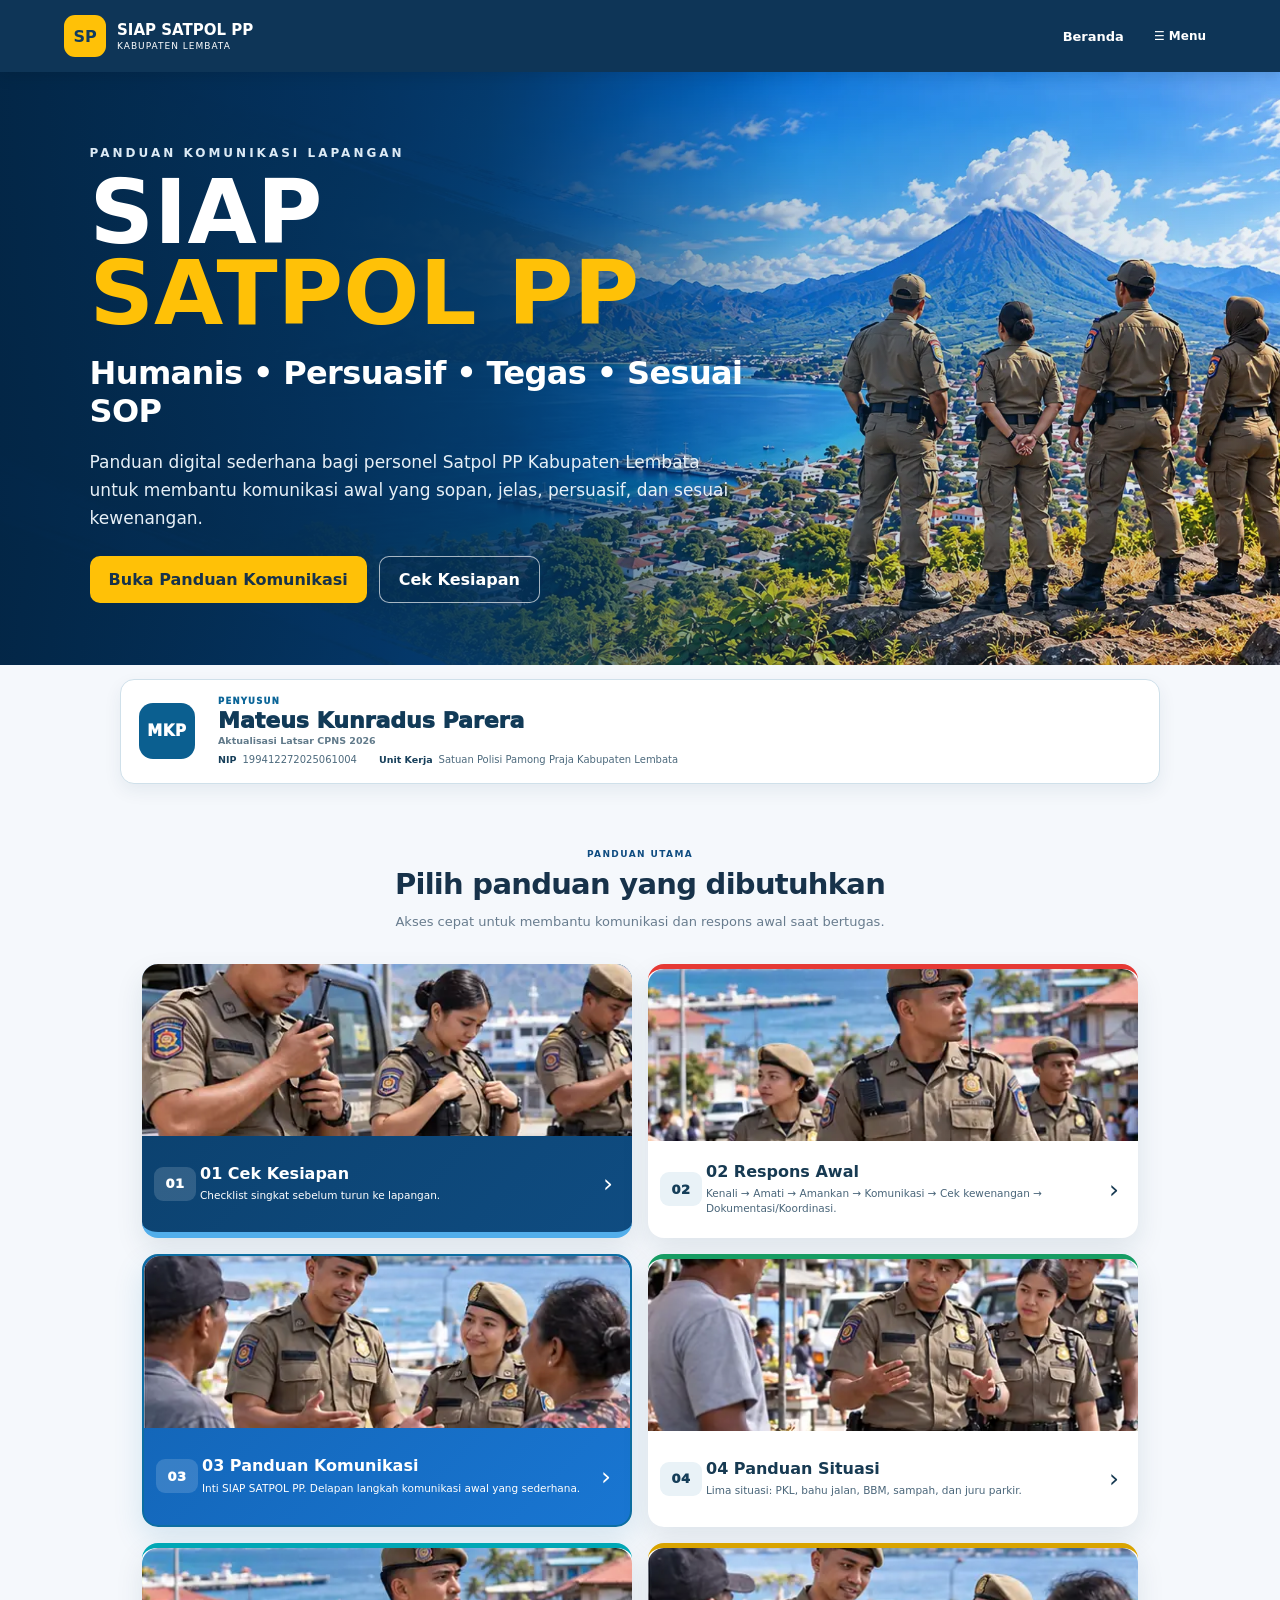
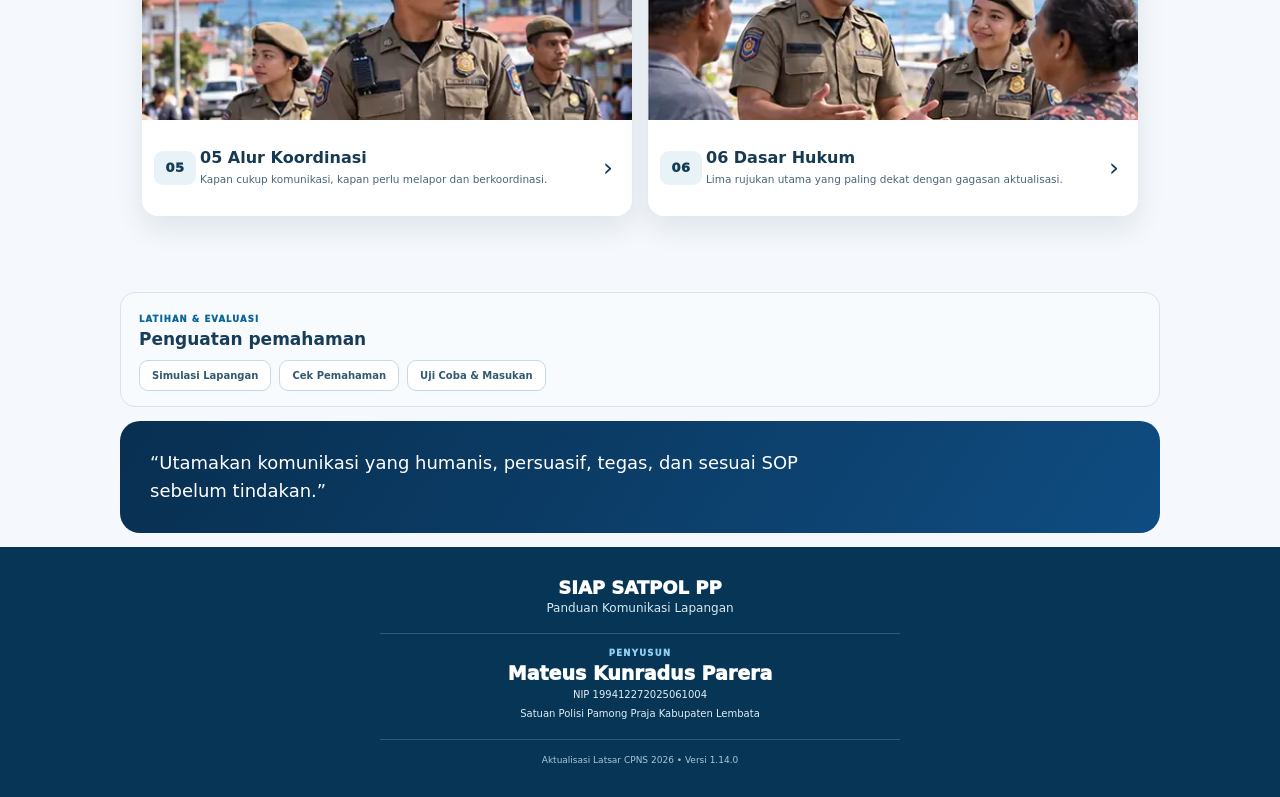
==== commit 0a9048a8: "Finalize SIAP SATPOL PP v1.14.0" ====
--- a/index.html
+++ b/index.html
@@ -7,7 +7,7 @@
 <meta content="#0B3F6B" name="theme-color"/>
 <meta content="SIAP SATPOL PP Kabupaten Lembata - panduan komunikasi lapangan berbasis digital dan QR Code." name="description"/>
 <title>SIAP SATPOL PP | Kabupaten Lembata</title>
-<link href="css/style.css?v=1138" rel="stylesheet"/>
+<link href="css/style.css?v=1140" rel="stylesheet"/>
 </head>
 <body>
 
@@ -867,42 +867,219 @@
   </div>
 </section>
 <section class="page" id="koordinasi">
-<header class="subhead theme-purple">
-<button type="button" class="back navbtn" data-page="beranda">←</button>
-<div><span>SIAP SATPOL PP</span><h1>Alur Koordinasi</h1><p>Ketika situasi mulai melebar, jangan menahan masalah sendiri. Laporkan secara singkat, jelas, dan tepat waktu.</p></div>
-</header>
-<div class="content narrow"><img alt="Koordinasi personel" class="section-banner" decoding="async" height="480" loading="lazy" src="assets/visual/m1-05-alur-koordinasi.webp" width="480"/>
-<div class="coord-check">
-<h2>Sebelum menghubungi atasan, siapkan 4 informasi</h2>
-<div class="coord-grid">
-<article><b>1. Apa yang terjadi?</b><small>Sampaikan inti kejadian, bukan cerita yang berputar-putar.</small></article>
-<article><b>2. Di mana lokasinya?</b><small>Sebutkan lokasi yang mudah dikenali.</small></article>
-<article><b>3. Bagaimana situasinya?</b><small>Tenang, menolak, ramai, berisiko, atau mulai memanas.</small></article>
-<article><b>4. Apa yang sudah dilakukan?</b><small>Jelaskan komunikasi atau langkah awal yang telah dilakukan.</small></article>
-</div>
-</div>
-<h2 class="section-title">Kerangka Koordinasi</h2>
-<div class="flow flow-safe">
-<div>Personel di Lapangan<small>Nilai situasi dan lakukan respons awal</small></div><i>↓</i>
-<div>Penanggung Jawab / Atasan Langsung<small>Sampaikan ringkasan kejadian dan kebutuhan</small></div><i>↓</i>
-<div>Pimpinan / Bidang Terkait<small>Memperoleh arahan atau keputusan lanjutan</small></div><i>↓</i>
-<div>Koordinasi Lintas Pihak Bila Diperlukan<small>Menyesuaikan jenis kejadian dan kewenangan</small></div>
-</div>
-<div class="tip">Nama jabatan dan urutan internal pada versi final harus disesuaikan dengan struktur Satpol PP Kabupaten Lembata yang berlaku. Kerangka ini sengaja dibuat aman agar tidak mengarang struktur organisasi.</div>
-</div>
-</section>
-<section id="hukum" class="page">
-  <header class="subhead theme-orange"><button type="button" class="back navbtn" data-page="beranda">←</button><div><span>RUJUKAN UTAMA</span><h1>Dasar Hukum</h1><p>Dipersempit pada aturan yang paling dekat dengan gagasan SIAP SATPOL PP.</p></div></header>
-  <div class="content narrow law-simple-v113">
-    <div class="law-principle-v113"><span>PRINSIP PELAKSANAAN TUGAS</span><h2>Humanis • Persuasif • Tegas • Sesuai SOP &amp; Kewenangan</h2><p>SIAP SATPOL PP menerjemahkan prinsip tersebut menjadi panduan komunikasi awal yang sederhana.</p></div>
-    <div class="law-list-v113">
-      <article class="primary-law-v113"><span>01 • DASAR SOP UTAMA</span><h2>Permendagri No. 16 Tahun 2023</h2><b>Standar Operasional Prosedur Satpol PP dan Kode Etik Polisi Pamong Praja</b><p>Rujukan utama untuk menegaskan pelaksanaan tugas secara humanis, persuasif, tegas, dan mengacu pada SOP.</p></article>
-      <article><span>02 • DASAR TUGAS &amp; KEWENANGAN</span><h2>PP No. 16 Tahun 2018</h2><b>Satuan Polisi Pamong Praja</b><p>Dasar tugas, fungsi, dan kewenangan Satpol PP.</p></article>
-      <article><span>03 • DASAR TRANTIBUMLINMAS</span><h2>Permendagri No. 26 Tahun 2020</h2><b>Penyelenggaraan Ketertiban Umum dan Ketenteraman Masyarakat serta Pelindungan Masyarakat</b><p>Dasar penyelenggaraan Trantibum dan Linmas.</p></article>
-      <article><span>04 • DASAR ATURAN DAERAH</span><h2>Perda Kabupaten Lembata No. 12 Tahun 2012</h2><b>Ketertiban Umum</b><p>Rujukan daerah untuk objek ketertiban umum yang relevan di lapangan.</p></article>
-      <article><span>05 • PENDUKUNG KOMPETENSI</span><h2>PermenPANRB No. 38 Tahun 2017</h2><b>Standar Kompetensi Jabatan ASN</b><p>Penguat kompetensi komunikasi ASN, bukan SOP Satpol PP.</p></article>
-    </div>
-    <div class="info-box"><b>Posisi SIAP SATPOL PP</b><p>SIAP SATPOL PP bukan SOP baru dan bukan pengganti peraturan. Produk ini adalah media pembelajaran komunikasi lapangan.</p></div>
+  <header class="subhead theme-cyan">
+    <button type="button" class="back navbtn" data-page="beranda">←</button>
+    <div>
+      <span>JIKA PERLU ARAHAN ATAU DUKUNGAN</span>
+      <h1>Alur Koordinasi</h1>
+      <p>Panduan singkat tentang kapan personel dapat melanjutkan komunikasi dan kapan perlu melapor atau berkoordinasi.</p>
+    </div>
+  </header>
+
+  <div class="content narrow koordinasi-v1140">
+
+    <div class="coord-intro-v1140">
+      <span>PRINSIP UTAMA</span>
+      <h2>Jangan memaksakan keputusan ketika kewenangan, keamanan, atau langkah berikutnya belum jelas.</h2>
+      <p>Koordinasi bukan tanda ragu. Koordinasi adalah cara memastikan tindakan tetap sesuai penugasan, SOP, kewenangan, dan kondisi lapangan.</p>
+    </div>
+
+    <div class="coord-decision-v1140">
+      <article>
+        <span>✓</span>
+        <div>
+          <b>Dapat dilanjutkan di tempat</b>
+          <p>Situasi aman, tujuan penugasan jelas, kewenangan jelas, dan arahan yang disampaikan masih berada dalam lingkup tugas personel.</p>
+        </div>
+      </article>
+      <article>
+        <span>!</span>
+        <div>
+          <b>Perlu koordinasi</b>
+          <p>Kewenangan belum jelas, situasi mulai berisiko, terdapat penolakan yang membutuhkan keputusan lanjutan, atau masalah menyangkut instansi lain.</p>
+        </div>
+      </article>
+    </div>
+
+    <div class="coord-flow-v1140">
+      <h2>Alur sederhana</h2>
+
+      <article>
+        <i>01</i>
+        <div>
+          <b>Personel di Lapangan</b>
+          <p>Kenali kejadian, catat fakta, lakukan komunikasi awal, dan tentukan apa yang membutuhkan arahan.</p>
+        </div>
+      </article>
+
+      <span class="coord-arrow-v1140">↓</span>
+
+      <article>
+        <i>02</i>
+        <div>
+          <b>Atasan Langsung / Pimpinan Regu</b>
+          <p>Sampaikan kondisi secara singkat dan faktual. Minta arahan jika langkah berikutnya belum dapat dipastikan.</p>
+        </div>
+      </article>
+
+      <span class="coord-arrow-v1140">↓</span>
+
+      <article>
+        <i>03</i>
+        <div>
+          <b>Pejabat / Atasan Sesuai Struktur</b>
+          <p>Eskalasi dilakukan sesuai struktur dan ketentuan internal Satpol PP Kabupaten Lembata apabila diperlukan keputusan lebih lanjut.</p>
+        </div>
+      </article>
+
+      <span class="coord-arrow-v1140">↓</span>
+
+      <article>
+        <i>04</i>
+        <div>
+          <b>Koordinasi dengan Instansi Terkait</b>
+          <p>Dilakukan bila persoalan menyangkut kewenangan teknis, keselamatan, lalu lintas, perizinan, dugaan tindak pidana, atau urusan lain di luar kewenangan Satpol PP.</p>
+        </div>
+      </article>
+    </div>
+
+    <div class="coord-report-v1140">
+      <div class="coord-report-head-v1140">
+        <span>SAAT MELAPOR</span>
+        <h2>Sampaikan 5 hal ini</h2>
+      </div>
+
+      <div class="coord-report-grid-v1140">
+        <article><b>1</b><span>Identitas petugas &amp; penugasan</span></article>
+        <article><b>2</b><span>Waktu &amp; lokasi</span></article>
+        <article><b>3</b><span>Fakta yang diamati</span></article>
+        <article><b>4</b><span>Langkah awal yang sudah dilakukan</span></article>
+        <article><b>5</b><span>Arahan atau bantuan yang dibutuhkan</span></article>
+      </div>
+
+      <div class="coord-example-v1140">
+        <small>CONTOH LAPORAN SINGKAT</small>
+        <p>“Izin melaporkan. Kami berada di [lokasi]. Kondisi yang kami lihat adalah [fakta singkat]. Komunikasi awal sudah dilakukan. Kondisi saat ini [kondisi]. Mohon arahan terkait [hal yang perlu diputuskan].”</p>
+      </div>
+    </div>
+
+    <div class="coord-emergency-v1140">
+      <b>Keadaan darurat</b>
+      <p>Alur koordinasi tidak boleh menjadi alasan menunda bantuan pada keadaan darurat. Utamakan keselamatan dan ikuti prosedur darurat yang berlaku.</p>
+    </div>
+
+    <div class="coord-note-v1140">
+      <b>Catatan</b>
+      <p>Nama jabatan dan jalur pelaporan resmi tetap mengikuti struktur serta ketentuan internal Satpol PP Kabupaten Lembata. SIAP SATPOL PP tidak menggantikan alur kedinasan resmi.</p>
+    </div>
+
+    <div class="coord-next-v1140">
+      <button type="button" class="navbtn" data-page="hukum">Lanjut ke Dasar Hukum →</button>
+    </div>
+  </div>
+</section>
+<section class="page" id="hukum">
+  <header class="subhead theme-orange">
+    <button type="button" class="back navbtn" data-page="beranda">←</button>
+    <div>
+      <span>5 RUJUKAN UTAMA</span>
+      <h1>Dasar Hukum</h1>
+      <p>Rujukan yang dipersempit agar tetap dekat dengan fokus respons awal dan komunikasi personel Satpol PP.</p>
+    </div>
+  </header>
+
+  <div class="content narrow hukum-v1140">
+
+    <div class="law-main-v1140">
+      <span>RUJUKAN SOP UTAMA</span>
+      <h2>Permendagri No. 16 Tahun 2023</h2>
+      <b>Standar Operasional Prosedur Satuan Polisi Pamong Praja dan Kode Etik Polisi Pamong Praja</b>
+      <p>Menjadi rujukan utama SIAP SATPOL PP untuk menempatkan komunikasi lapangan dalam pelaksanaan tugas yang humanis, persuasif, tegas, serta tetap mengacu pada SOP dan etika Polisi Pamong Praja.</p>
+      <div class="law-relation-v1140">
+        <small>HUBUNGANNYA DENGAN SIAP</small>
+        <p>Delapan langkah komunikasi di SIAP bukan SOP baru. Delapan langkah tersebut adalah panduan praktis untuk membantu personel menerapkan komunikasi awal secara lebih sederhana dan konsisten.</p>
+      </div>
+    </div>
+
+    <div class="law-list-v1140">
+
+      <details open>
+        <summary>
+          <span>01</span>
+          <div><b>Permendagri No. 16 Tahun 2023</b><small>SOP Satpol PP &amp; Kode Etik Polisi Pamong Praja</small></div>
+          <i>›</i>
+        </summary>
+        <div class="law-body-v1140">
+          <p><b>Fungsi dalam SIAP:</b> rujukan SOP utama dan kode etik pelaksanaan tugas Satpol PP.</p>
+          <p><b>Yang diterapkan:</b> komunikasi dilakukan secara humanis, persuasif, tegas, dan tidak dilepaskan dari SOP serta kewenangan.</p>
+          <p><b>Status:</b> berlaku.</p>
+        </div>
+      </details>
+
+      <details>
+        <summary>
+          <span>02</span>
+          <div><b>PP No. 16 Tahun 2018</b><small>Satuan Polisi Pamong Praja</small></div>
+          <i>›</i>
+        </summary>
+        <div class="law-body-v1140">
+          <p><b>Fungsi dalam SIAP:</b> dasar umum keberadaan, tugas, fungsi, dan kewenangan Satpol PP.</p>
+          <p><b>Yang diterapkan:</b> personel memahami bahwa komunikasi dan tindakan lapangan harus tetap berada dalam tugas dan kewenangan Satpol PP.</p>
+          <p><b>Status:</b> berlaku.</p>
+        </div>
+      </details>
+
+      <details>
+        <summary>
+          <span>03</span>
+          <div><b>Permendagri No. 26 Tahun 2020</b><small>Penyelenggaraan Trantibum dan Linmas</small></div>
+          <i>›</i>
+        </summary>
+        <div class="law-body-v1140">
+          <p><b>Fungsi dalam SIAP:</b> dasar penyelenggaraan ketertiban umum, ketenteraman masyarakat, dan pelindungan masyarakat.</p>
+          <p><b>Yang diterapkan:</b> membantu menempatkan respons awal personel dalam konteks penyelenggaraan Trantibumlinmas.</p>
+          <p><b>Status:</b> berlaku.</p>
+        </div>
+      </details>
+
+      <details>
+        <summary>
+          <span>04</span>
+          <div><b>Perda Kabupaten Lembata No. 12 Tahun 2012</b><small>Ketertiban Umum</small></div>
+          <i>›</i>
+        </summary>
+        <div class="law-body-v1140">
+          <p><b>Fungsi dalam SIAP:</b> rujukan daerah yang digunakan dalam arahan aktualisasi untuk konteks ketertiban umum di Kabupaten Lembata.</p>
+          <p><b>Yang diterapkan:</b> menjadi pengingat bahwa objek penertiban di lapangan harus dikaitkan dengan aturan daerah yang benar-benar relevan.</p>
+          <p><b>Catatan:</b> untuk pasal, sanksi, atau tindakan spesifik, gunakan dokumen resmi yang berlaku dan arahan instansi. SIAP tidak menetapkan sanksi sendiri.</p>
+        </div>
+      </details>
+
+      <details>
+        <summary>
+          <span>05</span>
+          <div><b>PermenPANRB No. 38 Tahun 2017</b><small>Standar Kompetensi Jabatan ASN</small></div>
+          <i>›</i>
+        </summary>
+        <div class="law-body-v1140">
+          <p><b>Fungsi dalam SIAP:</b> penguat kompetensi ASN yang mendukung cara berkomunikasi dan bertindak secara profesional.</p>
+          <p><b>Posisi:</b> referensi pendukung, bukan SOP utama Satpol PP.</p>
+          <p><b>Status:</b> berlaku.</p>
+        </div>
+      </details>
+
+    </div>
+
+    <div class="law-boundary-v1140">
+      <b>Posisi SIAP SATPOL PP</b>
+      <p>SIAP SATPOL PP adalah media pembelajaran dan panduan praktis komunikasi lapangan. SIAP bukan peraturan baru, bukan pengganti SOP, dan bukan alat untuk menetapkan sanksi.</p>
+    </div>
+
+    <div class="law-summary-v1140">
+      <span>URUTAN PENGGUNAAN</span>
+      <p><b>SOP &amp; Etik</b> → <b>Tugas/Kewenangan</b> → <b>Trantibumlinmas</b> → <b>Aturan Daerah</b> → <b>Kompetensi ASN</b></p>
+    </div>
+
   </div>
 </section>
 <section class="page" id="feedback">
@@ -937,9 +1114,9 @@
     <span>Satuan Polisi Pamong Praja Kabupaten Lembata</span>
   </div>
 
-  <small class="footer-version-v1133">Aktualisasi Latsar CPNS 2026 • Versi 1.13.8</small>
+  <small class="footer-version-v1133">Aktualisasi Latsar CPNS 2026 • Versi 1.14.0</small>
 </footer>
 <script src="js/config.js"></script>
-<script src="js/app.js?v=1138"></script>
+<script src="js/app.js?v=1140"></script>
 </body>
 </html>
--- a/css/style.css
+++ b/css/style.css
@@ -4698,3 +4698,166 @@
 
 /* ===== END PANDUAN SITUASI v1.13.8 ===== */
 
+
+/* ===== FINALISASI v1.14.0 ===== */
+
+/* MENU 05 */
+.koordinasi-v1140{max-width:980px!important}
+
+.coord-intro-v1140{
+  margin-bottom:10px;padding:16px 17px;border-radius:14px;
+  background:linear-gradient(135deg,#0B536F,#0B7D87);color:#fff
+}
+.coord-intro-v1140 span,.law-main-v1140>span,.law-summary-v1140>span{
+  display:block;font-size:8px;font-weight:950;letter-spacing:1.1px
+}
+.coord-intro-v1140 span{color:#C6EEF0}
+.coord-intro-v1140 h2{margin:5px 0;color:#fff;font-size:18px;line-height:1.3}
+.coord-intro-v1140 p{margin:0;color:#DDF1F2;font-size:10px;line-height:1.5}
+
+.coord-decision-v1140{
+  display:grid;grid-template-columns:1fr 1fr;gap:8px;margin-bottom:10px
+}
+.coord-decision-v1140 article{
+  display:grid;grid-template-columns:38px 1fr;gap:9px;padding:11px;
+  border:1px solid #D9E4EA;border-radius:11px;background:#fff
+}
+.coord-decision-v1140 article>span{
+  width:34px;height:34px;display:grid;place-items:center;border-radius:9px;
+  background:#E9F5F3;color:#0C7468;font-weight:950
+}
+.coord-decision-v1140 b{display:block;color:#1C4659;font-size:10.5px}
+.coord-decision-v1140 p{margin:3px 0 0;color:#677E89;font-size:9.3px;line-height:1.45}
+
+.coord-flow-v1140{
+  padding:13px;border:1px solid #D9E4EA;border-radius:13px;background:#F9FBFC
+}
+.coord-flow-v1140>h2{margin:0 0 9px;color:#173D54;font-size:15px}
+.coord-flow-v1140 article{
+  display:grid;grid-template-columns:42px 1fr;gap:10px;padding:10px 11px;
+  border-radius:10px;background:#fff;border:1px solid #E0E8ED
+}
+.coord-flow-v1140 article i{
+  width:36px;height:36px;display:grid;place-items:center;border-radius:9px;
+  background:#EAF4F8;color:#0C6893;font-size:9.5px;font-weight:950;font-style:normal
+}
+.coord-flow-v1140 article b{display:block;color:#23485E;font-size:10.5px}
+.coord-flow-v1140 article p{margin:3px 0 0;color:#6A808D;font-size:9.4px;line-height:1.45}
+.coord-arrow-v1140{display:block;text-align:center;color:#78A0B4;font-size:17px;line-height:1.1}
+
+.coord-report-v1140{margin-top:10px;padding:13px;border-radius:13px;background:#F1F7FA}
+.coord-report-head-v1140 span{color:#0B6898;font-size:8px;font-weight:950;letter-spacing:1px}
+.coord-report-head-v1140 h2{margin:3px 0 8px;color:#183E56;font-size:15px}
+.coord-report-grid-v1140{display:grid;grid-template-columns:repeat(5,1fr);gap:6px}
+.coord-report-grid-v1140 article{
+  min-width:0;padding:9px 7px;border-radius:9px;background:#fff;text-align:center
+}
+.coord-report-grid-v1140 b{
+  width:25px;height:25px;display:grid;place-items:center;margin:0 auto 5px;
+  border-radius:7px;background:#E7F2F8;color:#0C6592;font-size:8.5px
+}
+.coord-report-grid-v1140 span{display:block;color:#617986;font-size:8.2px;line-height:1.3}
+
+.coord-example-v1140{
+  margin-top:8px;padding:9px 10px;border-left:3px solid #0C7B72;border-radius:8px;background:#fff
+}
+.coord-example-v1140 small{color:#176D65;font-size:7.5px;font-weight:950;letter-spacing:.8px}
+.coord-example-v1140 p{margin:3px 0 0;color:#536E6A;font-size:9.3px;line-height:1.45}
+
+.coord-emergency-v1140,.coord-note-v1140{
+  margin-top:9px;padding:10px 11px;border-radius:9px
+}
+.coord-emergency-v1140{border-left:4px solid #D19A25;background:#FFF7E7}
+.coord-note-v1140{border-left:4px solid #7296AA;background:#F1F6F9}
+.coord-emergency-v1140 b,.coord-note-v1140 b{display:block;font-size:9.5px}
+.coord-emergency-v1140 b{color:#765611}.coord-note-v1140 b{color:#476879}
+.coord-emergency-v1140 p,.coord-note-v1140 p{margin:3px 0 0;font-size:9.2px;line-height:1.45}
+.coord-emergency-v1140 p{color:#71684D}.coord-note-v1140 p{color:#687C87}
+.coord-next-v1140{display:flex;justify-content:flex-end;margin-top:10px}
+.coord-next-v1140 button{
+  min-height:35px;padding:8px 11px;border:0;border-radius:9px;background:#0C6A82;
+  color:#fff;font-size:9.5px;font-weight:900;cursor:pointer
+}
+
+/* MENU 06 */
+.hukum-v1140{max-width:980px!important}
+
+.law-main-v1140{
+  margin-bottom:10px;padding:17px;border-radius:14px;
+  background:linear-gradient(135deg,#0B496E,#0D6E8B);color:#fff
+}
+.law-main-v1140>span{color:#BEE7EF}
+.law-main-v1140 h2{margin:5px 0 2px;color:#fff;font-size:20px}
+.law-main-v1140>b{display:block;color:#DCEEF3;font-size:10.5px}
+.law-main-v1140>p{margin:7px 0 0;color:#DDECF1;font-size:10px;line-height:1.5}
+
+.law-relation-v1140{
+  margin-top:10px;padding:9px 10px;border-radius:9px;background:rgba(255,255,255,.11)
+}
+.law-relation-v1140 small{color:#BFE8EF;font-size:7.5px;font-weight:950;letter-spacing:.9px}
+.law-relation-v1140 p{margin:3px 0 0;color:#fff;font-size:9.2px;line-height:1.45}
+
+.law-list-v1140{display:grid;gap:8px}
+.law-list-v1140 details{
+  overflow:hidden;border:1px solid #D9E4EA;border-radius:11px;background:#fff
+}
+.law-list-v1140 summary{
+  list-style:none;display:grid;grid-template-columns:38px minmax(0,1fr) 22px;
+  gap:9px;align-items:center;padding:11px 12px;cursor:pointer
+}
+.law-list-v1140 summary::-webkit-details-marker{display:none}
+.law-list-v1140 summary>span{
+  width:34px;height:34px;display:grid;place-items:center;border-radius:9px;
+  background:#EAF3F8;color:#0C6693;font-size:9.5px;font-weight:950
+}
+.law-list-v1140 summary div{min-width:0}
+.law-list-v1140 summary b{display:block;color:#173D55;font-size:11.5px;line-height:1.25}
+.law-list-v1140 summary small{display:block;margin-top:2px;color:#718692;font-size:8.5px;line-height:1.3}
+.law-list-v1140 summary i{
+  color:#0C6E9A;font-size:21px;font-style:normal;transition:transform .2s ease
+}
+.law-list-v1140 details[open] summary i{transform:rotate(90deg)}
+.law-body-v1140{padding:0 13px 11px 59px;border-top:1px solid #E5ECF0;background:#FBFDFE}
+.law-body-v1140 p{margin:8px 0 0;color:#627986;font-size:9.3px;line-height:1.45}
+.law-body-v1140 p b{color:#34576C}
+
+.law-boundary-v1140{
+  margin-top:10px;padding:11px 12px;border-left:4px solid #D4A02B;border-radius:9px;background:#FFF8E8
+}
+.law-boundary-v1140 b{color:#785812;font-size:9.5px}
+.law-boundary-v1140 p{margin:3px 0 0;color:#6F664C;font-size:9.3px;line-height:1.45}
+
+.law-summary-v1140{margin-top:9px;padding:10px 12px;border-radius:9px;background:#EFF6FA}
+.law-summary-v1140>span{color:#0C6896}
+.law-summary-v1140 p{margin:4px 0 0;color:#476779;font-size:9.3px;line-height:1.45}
+
+/* MOBILE FINAL AUDIT */
+@media(max-width:760px){
+  .coord-decision-v1140{grid-template-columns:1fr}
+  .coord-report-grid-v1140{grid-template-columns:1fr 1fr}
+}
+
+@media(max-width:430px){
+  .koordinasi-v1140,.hukum-v1140{padding-left:12px!important;padding-right:12px!important}
+  .coord-intro-v1140,.law-main-v1140{padding:13px}
+  .coord-intro-v1140 h2{font-size:16px}
+  .law-main-v1140 h2{font-size:17px}
+
+  .coord-report-grid-v1140{grid-template-columns:1fr}
+  .coord-report-grid-v1140 article{
+    display:grid;grid-template-columns:28px 1fr;gap:7px;align-items:center;text-align:left
+  }
+  .coord-report-grid-v1140 b{margin:0}
+  .coord-report-grid-v1140 span{text-align:left;font-size:8.8px}
+
+  .law-list-v1140 summary{
+    grid-template-columns:33px minmax(0,1fr) 18px;padding:9px 8px;gap:7px
+  }
+  .law-list-v1140 summary>span{width:29px;height:29px;font-size:8.5px}
+  .law-list-v1140 summary b{font-size:10.5px}
+  .law-list-v1140 summary small{font-size:7.9px}
+  .law-body-v1140{padding:0 10px 10px 50px}
+}
+
+/* ===== END FINALISASI v1.14.0 ===== */
+
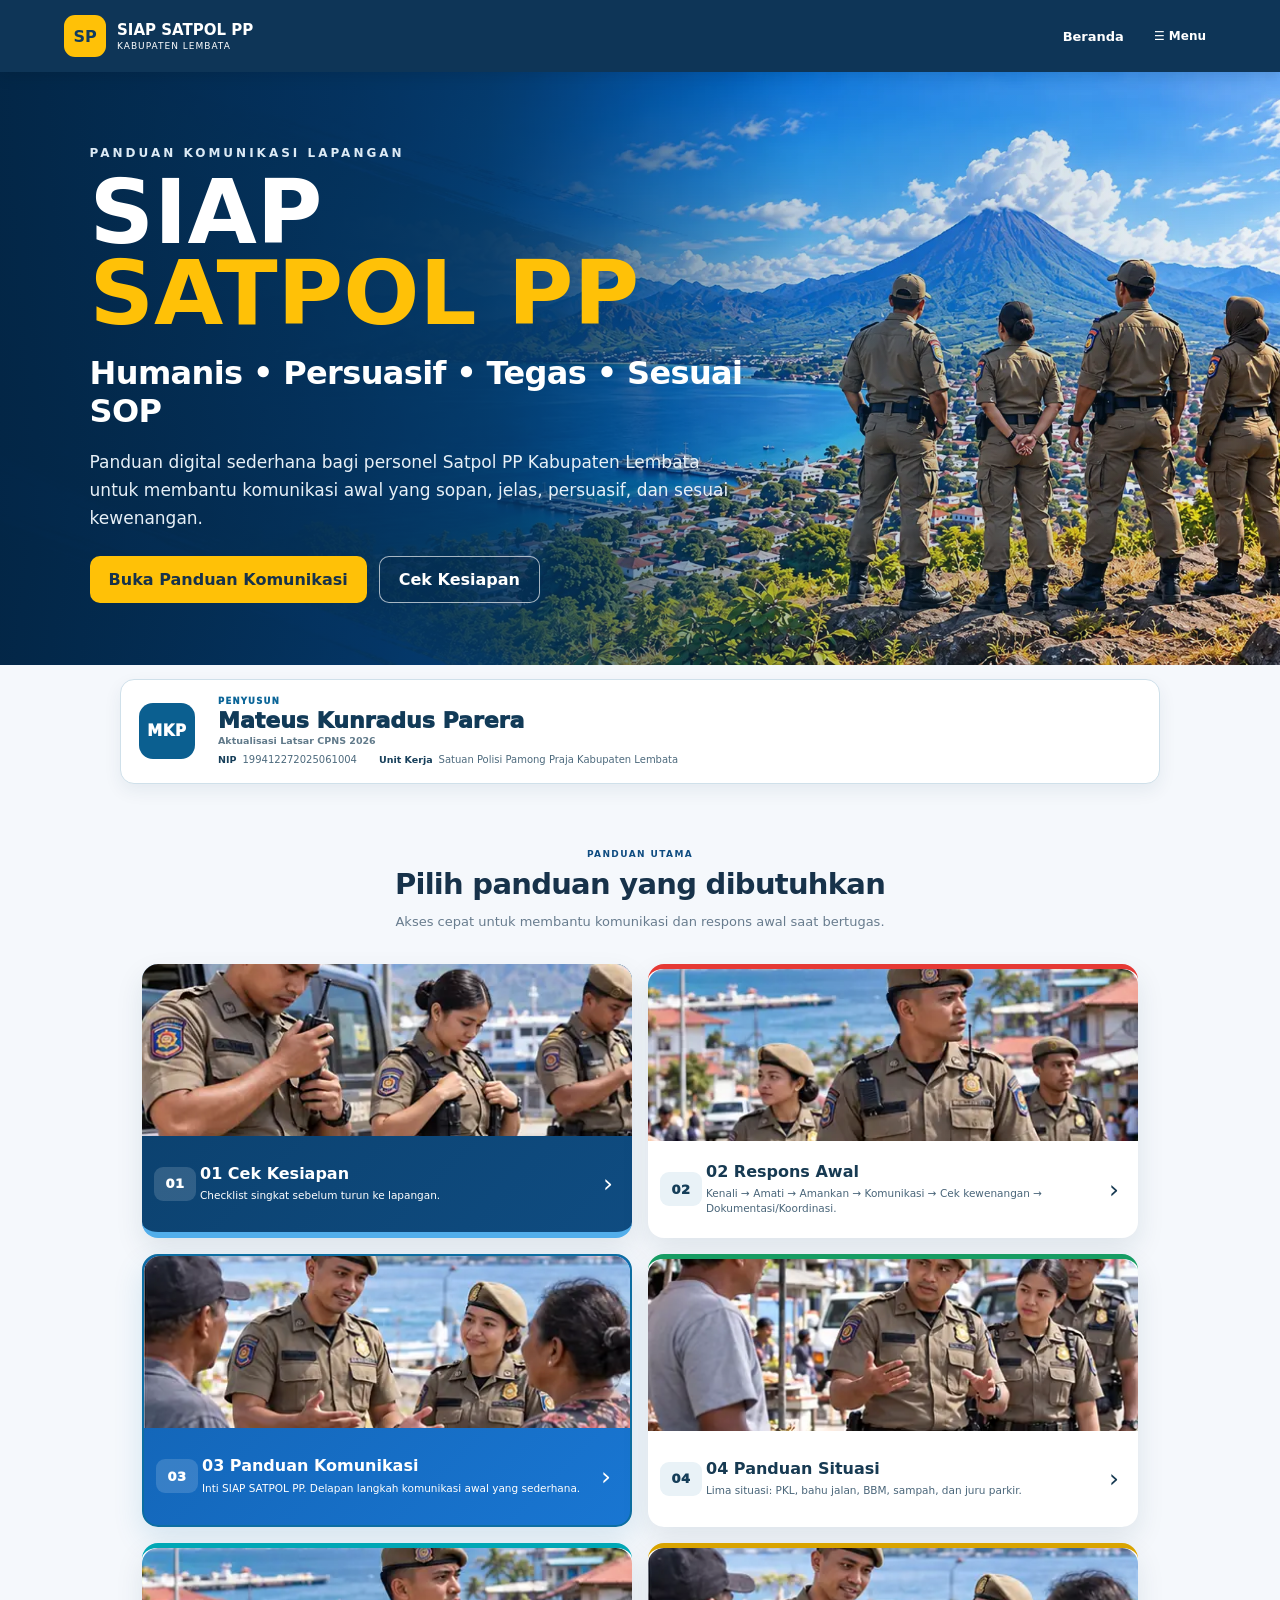
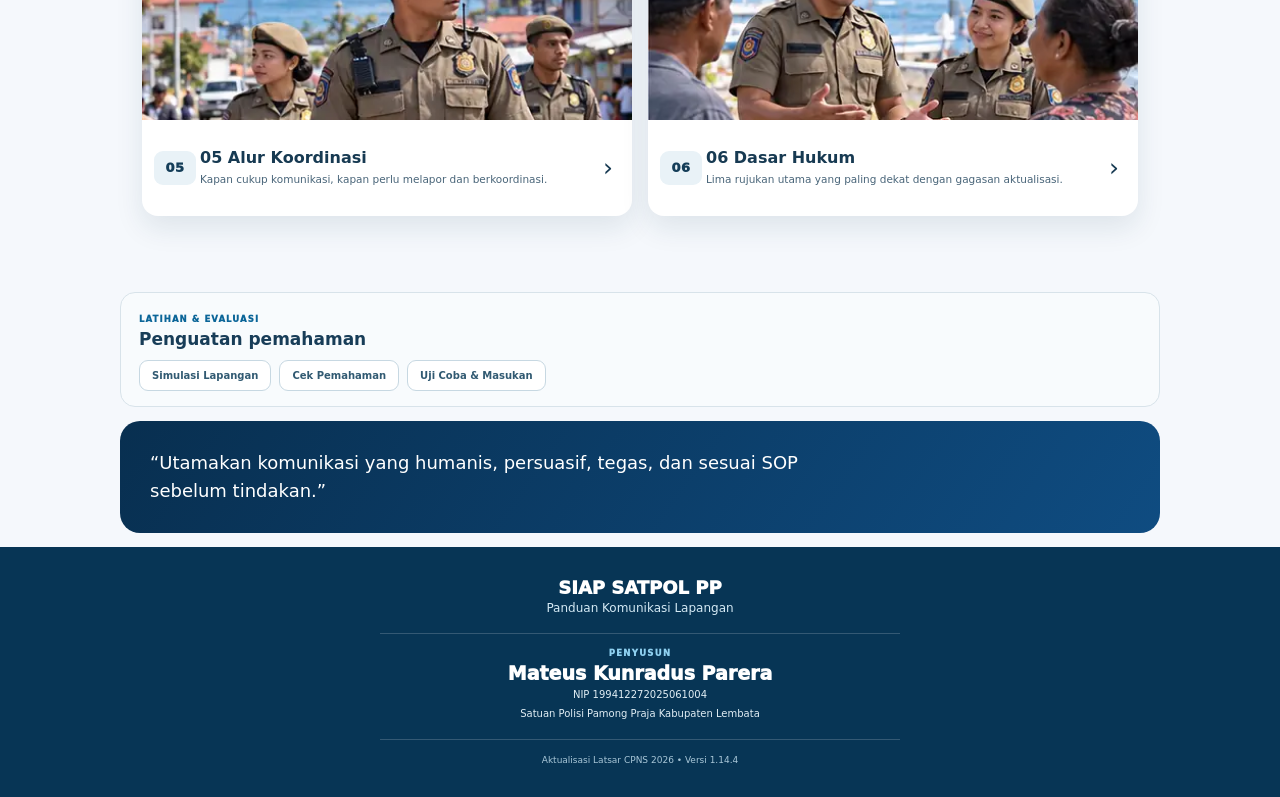
==== commit 5e53c483: "Fix simulation and pre-post test runtime v1.14.4" ====
--- a/index.html
+++ b/index.html
@@ -7,7 +7,7 @@
 <meta content="#0B3F6B" name="theme-color"/>
 <meta content="SIAP SATPOL PP Kabupaten Lembata - panduan komunikasi lapangan berbasis digital dan QR Code." name="description"/>
 <title>SIAP SATPOL PP | Kabupaten Lembata</title>
-<link href="css/style.css?v=1140" rel="stylesheet"/>
+<link href="css/style.css?v=1144" rel="stylesheet"/>
 </head>
 <body>
 
@@ -1114,9 +1114,10 @@
     <span>Satuan Polisi Pamong Praja Kabupaten Lembata</span>
   </div>
 
-  <small class="footer-version-v1133">Aktualisasi Latsar CPNS 2026 • Versi 1.14.0</small>
+  <small class="footer-version-v1133">Aktualisasi Latsar CPNS 2026 • Versi 1.14.4</small>
 </footer>
 <script src="js/config.js"></script>
-<script src="js/app.js?v=1140"></script>
+<script src="js/app.js?v=1144"></script>
+<script src="js/runtime-final-v1144.js?v=1144"></script>
 </body>
 </html>
--- a/css/style.css
+++ b/css/style.css
@@ -4861,3 +4861,572 @@
 
 /* ===== END FINALISASI v1.14.0 ===== */
 
+
+/* ===== AUDIT MOBILE FINAL v1.14.2 ===== */
+
+/* Aturan dasar aman untuk HP */
+html,body{
+  width:100%;
+  max-width:100%;
+  overflow-x:hidden;
+}
+
+*{
+  box-sizing:border-box;
+}
+
+img,video,svg,canvas{
+  max-width:100%;
+}
+
+/* Hindari zoom otomatis iPhone/Chrome saat form difokuskan */
+@media(max-width:650px){
+  input,
+  select,
+  textarea{
+    font-size:16px !important;
+  }
+
+  button,
+  .navbtn,
+  summary,
+  .sim-select,
+  .sim-option,
+  .test-tab,
+  .comm-case{
+    touch-action:manipulation;
+  }
+
+  /* Header mobile final */
+  body{
+    padding-top:48px !important;
+    padding-bottom:calc(72px + env(safe-area-inset-bottom)) !important;
+    overflow-x:hidden !important;
+  }
+
+  body>.mobile-shell-v1151{
+    height:48px !important;
+    min-height:48px !important;
+    padding-left:max(10px,env(safe-area-inset-left)) !important;
+    padding-right:max(10px,env(safe-area-inset-right)) !important;
+  }
+
+  .mobile-shell-menu-v1151{
+    min-width:72px !important;
+    min-height:36px !important;
+  }
+
+  /* Drawer */
+  .mobile-menu.app-drawer.drawer-v1134{
+    width:min(94vw,390px) !important;
+    max-width:390px !important;
+    min-width:0 !important;
+    height:100dvh !important;
+    max-height:100dvh !important;
+    padding-bottom:env(safe-area-inset-bottom) !important;
+  }
+
+  .drawer-scroll-v1134{
+    overscroll-behavior:contain;
+    -webkit-overflow-scrolling:touch;
+  }
+
+  .drawer-item-v1134{
+    min-height:56px !important;
+  }
+
+  .drawer-copy-v1134 b{
+    font-size:13px !important;
+    line-height:1.25 !important;
+    word-break:normal !important;
+    overflow-wrap:normal !important;
+    hyphens:none !important;
+  }
+
+  .drawer-copy-v1134 small{
+    font-size:9px !important;
+    line-height:1.3 !important;
+  }
+
+  /* Header halaman */
+  .subhead{
+    width:100% !important;
+    min-width:0 !important;
+    padding:12px 10px !important;
+    gap:9px !important;
+  }
+
+  .subhead>div{
+    min-width:0 !important;
+  }
+
+  .subhead h1{
+    font-size:20px !important;
+    line-height:1.15 !important;
+    overflow-wrap:break-word !important;
+  }
+
+  .subhead p{
+    font-size:10.5px !important;
+    line-height:1.4 !important;
+  }
+
+  .subhead .back{
+    flex:0 0 42px !important;
+    width:42px !important;
+    height:42px !important;
+    min-width:42px !important;
+  }
+
+  /* Konten umum */
+  .content,
+  .content.narrow,
+  .komunikasi-v1137,
+  .respons-v1136,
+  .situasi-v1138,
+  .koordinasi-v1140,
+  .hukum-v1140,
+  .sim-simple-v113,
+  .test-simple-v113,
+  .feedback-simple-v113{
+    width:100% !important;
+    max-width:100% !important;
+    min-width:0 !important;
+    padding-left:10px !important;
+    padding-right:10px !important;
+  }
+
+  /* Dashboard */
+  .author-profile-v1133{
+    margin-left:10px !important;
+    margin-right:10px !important;
+  }
+
+  .dashboard-v113{
+    width:100% !important;
+    padding-left:10px !important;
+    padding-right:10px !important;
+    gap:12px !important;
+  }
+
+  .dashboard-v113 .card{
+    width:100% !important;
+    min-width:0 !important;
+    grid-template-columns:50px minmax(0,1fr) 32px !important;
+    grid-template-rows:176px minmax(92px,auto) !important;
+  }
+
+  .dashboard-v113 .card > img.card-photo{
+    width:100% !important;
+    height:176px !important;
+    object-fit:cover !important;
+    object-position:center 38% !important;
+  }
+
+  .dashboard-v113 .card > .card-copy{
+    min-width:0 !important;
+    padding-right:5px !important;
+  }
+
+  .dashboard-v113 .card > .card-copy b{
+    font-size:15px !important;
+    line-height:1.2 !important;
+    overflow-wrap:break-word !important;
+  }
+
+  .dashboard-v113 .card > .card-copy small{
+    font-size:10px !important;
+    line-height:1.4 !important;
+  }
+
+  .support-v113{
+    margin-left:10px !important;
+    margin-right:10px !important;
+  }
+
+  .support-buttons-v113{
+    display:grid !important;
+    grid-template-columns:1fr !important;
+  }
+
+  .support-buttons-v113 button{
+    width:100% !important;
+    min-height:44px !important;
+  }
+
+  /* Kesiapan */
+  .readiness-intro-v113{
+    grid-template-columns:1fr !important;
+  }
+
+  .readiness-list-v113 article{
+    grid-template-columns:36px minmax(0,1fr) !important;
+  }
+
+  .readiness-list-v113 p{
+    font-size:10.5px !important;
+    line-height:1.45 !important;
+  }
+
+  /* Respons awal */
+  .respons-check-v1136{
+    grid-template-columns:1fr !important;
+  }
+
+  .steps-v1136 article{
+    grid-template-columns:40px minmax(0,1fr) !important;
+  }
+
+  .steps-v1136 article p{
+    font-size:10.5px !important;
+  }
+
+  /* Panduan komunikasi */
+  .comm-principles-v1137,
+  .comm-steps-v1137{
+    grid-template-columns:1fr !important;
+  }
+
+  .comm-flow-v1137{
+    gap:5px !important;
+  }
+
+  .comm-flow-v1137 b{
+    font-size:8.5px !important;
+    line-height:1.2 !important;
+  }
+
+  .comm-steps-v1137>article{
+    grid-template-columns:38px minmax(0,1fr) !important;
+  }
+
+  .comm-steps-v1137 article>div>p,
+  .comm-example-v1137 p{
+    font-size:10.5px !important;
+  }
+
+  .comm-grid-v1137{
+    grid-template-columns:1fr !important;
+  }
+
+  /* Panduan situasi */
+  .situasi-card-v1138 summary{
+    min-height:82px !important;
+    grid-template-columns:76px 30px minmax(0,1fr) 18px !important;
+    gap:6px !important;
+  }
+
+  .situasi-card-v1138 summary img{
+    width:76px !important;
+    height:76px !important;
+  }
+
+  .situasi-title-v1138 b{
+    font-size:11.5px !important;
+    overflow-wrap:break-word !important;
+  }
+
+  .situasi-grid-v1138{
+    grid-template-columns:1fr !important;
+  }
+
+  .situasi-grid-v1138 p,
+  .situasi-focus-v1138 p,
+  .situasi-coordinate-v1138 span{
+    font-size:10px !important;
+  }
+
+  /* Alur koordinasi */
+  .coord-decision-v1140,
+  .coord-report-grid-v1140{
+    grid-template-columns:1fr !important;
+  }
+
+  .coord-flow-v1140 article{
+    grid-template-columns:40px minmax(0,1fr) !important;
+  }
+
+  .coord-report-grid-v1140 article{
+    display:grid !important;
+    grid-template-columns:30px minmax(0,1fr) !important;
+    gap:8px !important;
+    align-items:center !important;
+    text-align:left !important;
+  }
+
+  .coord-report-grid-v1140 b{
+    margin:0 !important;
+  }
+
+  .coord-report-grid-v1140 span{
+    font-size:9.5px !important;
+    text-align:left !important;
+  }
+
+  /* Dasar hukum */
+  .law-list-v1140 summary{
+    min-height:58px !important;
+    grid-template-columns:32px minmax(0,1fr) 18px !important;
+    gap:7px !important;
+    padding:9px !important;
+  }
+
+  .law-list-v1140 summary b{
+    font-size:10.8px !important;
+    overflow-wrap:break-word !important;
+  }
+
+  .law-list-v1140 summary small{
+    font-size:8.5px !important;
+  }
+
+  .law-body-v1140{
+    padding-left:49px !important;
+  }
+
+  .law-body-v1140 p{
+    font-size:9.8px !important;
+  }
+
+  /* Simulasi */
+  .sim-simple-tabs-v113{
+    grid-template-columns:1fr 1fr !important;
+  }
+
+  .sim-simple-tabs-v113 button{
+    min-height:44px !important;
+    font-size:9.5px !important;
+  }
+
+  .sim-simple-card-v113{
+    padding:10px !important;
+  }
+
+  .sim-simple-card-v113 img.sim-hero-image{
+    max-height:280px !important;
+  }
+
+  .sim-option{
+    min-height:48px !important;
+  }
+
+  #simNext{
+    width:100% !important;
+    min-height:44px !important;
+  }
+
+  /* Tes */
+  .test-tabs-v113{
+    grid-template-columns:1fr 1fr !important;
+  }
+
+  .participant-fields-v113 input,
+  .feedback-simple-v113 input,
+  .feedback-simple-v113 select,
+  .feedback-simple-v113 textarea{
+    width:100% !important;
+    min-height:44px !important;
+  }
+
+  .quiz-question-v113{
+    min-width:0 !important;
+  }
+
+  .quiz-question-v113 legend{
+    font-size:11.5px !important;
+    line-height:1.4 !important;
+  }
+
+  .quiz-question-v113 label span{
+    min-height:46px !important;
+    font-size:10.5px !important;
+    line-height:1.4 !important;
+  }
+
+  .quiz-submit,
+  .feedback-submit{
+    width:100% !important;
+    min-height:46px !important;
+  }
+
+  /* Footer */
+  .main-footer-v1133{
+    padding-left:14px !important;
+    padding-right:14px !important;
+    padding-bottom:calc(86px + env(safe-area-inset-bottom)) !important;
+  }
+
+  .footer-author-v1133 strong{
+    font-size:17px !important;
+  }
+
+  /* Bottom navigation */
+  .bottom-nav{
+    position:fixed !important;
+    left:0 !important;
+    right:0 !important;
+    bottom:0 !important;
+    z-index:1100 !important;
+    width:100% !important;
+    height:calc(58px + env(safe-area-inset-bottom)) !important;
+    display:grid !important;
+    grid-template-columns:repeat(4,1fr) !important;
+    padding:4px max(6px,env(safe-area-inset-left)) env(safe-area-inset-bottom) max(6px,env(safe-area-inset-right)) !important;
+    border-top:1px solid #D2E0E8 !important;
+    background:rgba(255,255,255,.97) !important;
+    box-shadow:0 -3px 12px rgba(18,54,83,.08) !important;
+  }
+
+  .bottom-nav button{
+    min-width:0 !important;
+    min-height:50px !important;
+    padding:4px 2px !important;
+    border-radius:8px !important;
+  }
+
+  .bottom-nav button span{
+    display:block !important;
+    font-size:17px !important;
+    line-height:1 !important;
+  }
+
+  .bottom-nav button small{
+    display:block !important;
+    margin-top:3px !important;
+    font-size:8.5px !important;
+    line-height:1.1 !important;
+    white-space:nowrap !important;
+  }
+}
+
+@media(max-width:370px){
+  .mobile-shell-copy-v1151 small{
+    display:none !important;
+  }
+
+  .dashboard-v113 .card{
+    grid-template-rows:160px minmax(90px,auto) !important;
+  }
+
+  .dashboard-v113 .card > img.card-photo{
+    height:160px !important;
+  }
+
+  .situasi-title-v1138 small{
+    display:none !important;
+  }
+
+  .sim-simple-tabs-v113{
+    grid-template-columns:1fr !important;
+  }
+
+  .test-tabs-v113{
+    grid-template-columns:1fr !important;
+  }
+}
+
+/* ===== END AUDIT MOBILE FINAL v1.14.2 ===== */
+
+
+/* ===== RUNTIME FIX v1.14.3 ===== */
+.comm-detail-kicker-v1143{
+  display:block;
+  margin-bottom:4px;
+  color:#0C6898;
+  font-size:8px;
+  font-weight:950;
+  letter-spacing:1px;
+}
+
+.comm-detail-grid-v1143{
+  display:grid;
+  grid-template-columns:1fr 1fr;
+  gap:7px;
+  margin-top:9px;
+}
+
+.comm-detail-grid-v1143 article{
+  padding:9px 10px;
+  border:1px solid #DFE8ED;
+  border-radius:9px;
+  background:#FFFFFF;
+}
+
+.comm-detail-grid-v1143 small{
+  display:block;
+  color:#0C6997;
+  font-size:7.5px;
+  font-weight:950;
+  letter-spacing:.8px;
+}
+
+.comm-detail-grid-v1143 p{
+  margin:4px 0 0;
+  color:#5E7785;
+  font-size:9.5px;
+  line-height:1.45;
+}
+
+.comm-detail-coord-v1143{
+  margin-top:7px;
+  padding:8px 9px;
+  border-radius:8px;
+  background:#FFF7E7;
+}
+
+.comm-detail-coord-v1143 b{
+  color:#765710;
+  font-size:9px;
+}
+
+.comm-detail-coord-v1143 span{
+  color:#72674B;
+  font-size:9px;
+  line-height:1.4;
+}
+
+@media(max-width:650px){
+  .comm-detail-grid-v1143{
+    grid-template-columns:1fr;
+  }
+}
+/* ===== END RUNTIME FIX v1.14.3 ===== */
+
+
+/* ===== FINAL INTERAKTIF MOBILE v1.14.4 ===== */
+.sim-option-v1144{
+  width:100%;
+  display:grid;
+  grid-template-columns:34px minmax(0,1fr);
+  gap:8px;
+  align-items:center;
+  margin-top:7px;
+  padding:9px 10px;
+  border:1px solid #D9E4EA;
+  border-radius:10px;
+  background:#FFFFFF;
+  color:#35556A;
+  text-align:left;
+  cursor:pointer;
+}
+.sim-option-v1144>span{
+  width:30px;height:30px;display:grid;place-items:center;
+  border-radius:8px;background:#EDF4F8;color:#0D6697;
+  font-weight:950;font-size:9px;
+}
+.sim-option-v1144 p{
+  margin:0;font-size:10px;line-height:1.42;
+}
+.sim-option-v1144.selected-good{border-color:#15945F;background:#EFF9F4}
+.sim-option-v1144.selected-mid{border-color:#D3A22C;background:#FFF8E6}
+.sim-option-v1144.selected-bad{border-color:#C76055;background:#FFF1EF}
+
+@media(max-width:650px){
+  #simOptions{display:grid;gap:2px}
+  .sim-option-v1144{min-height:48px!important}
+  #quizForm{display:grid!important;gap:9px!important}
+  .quiz-question-v113{display:block!important}
+  .quiz-question-v113 label{display:block!important}
+}
+/* ===== END FINAL INTERAKTIF MOBILE v1.14.4 ===== */
+
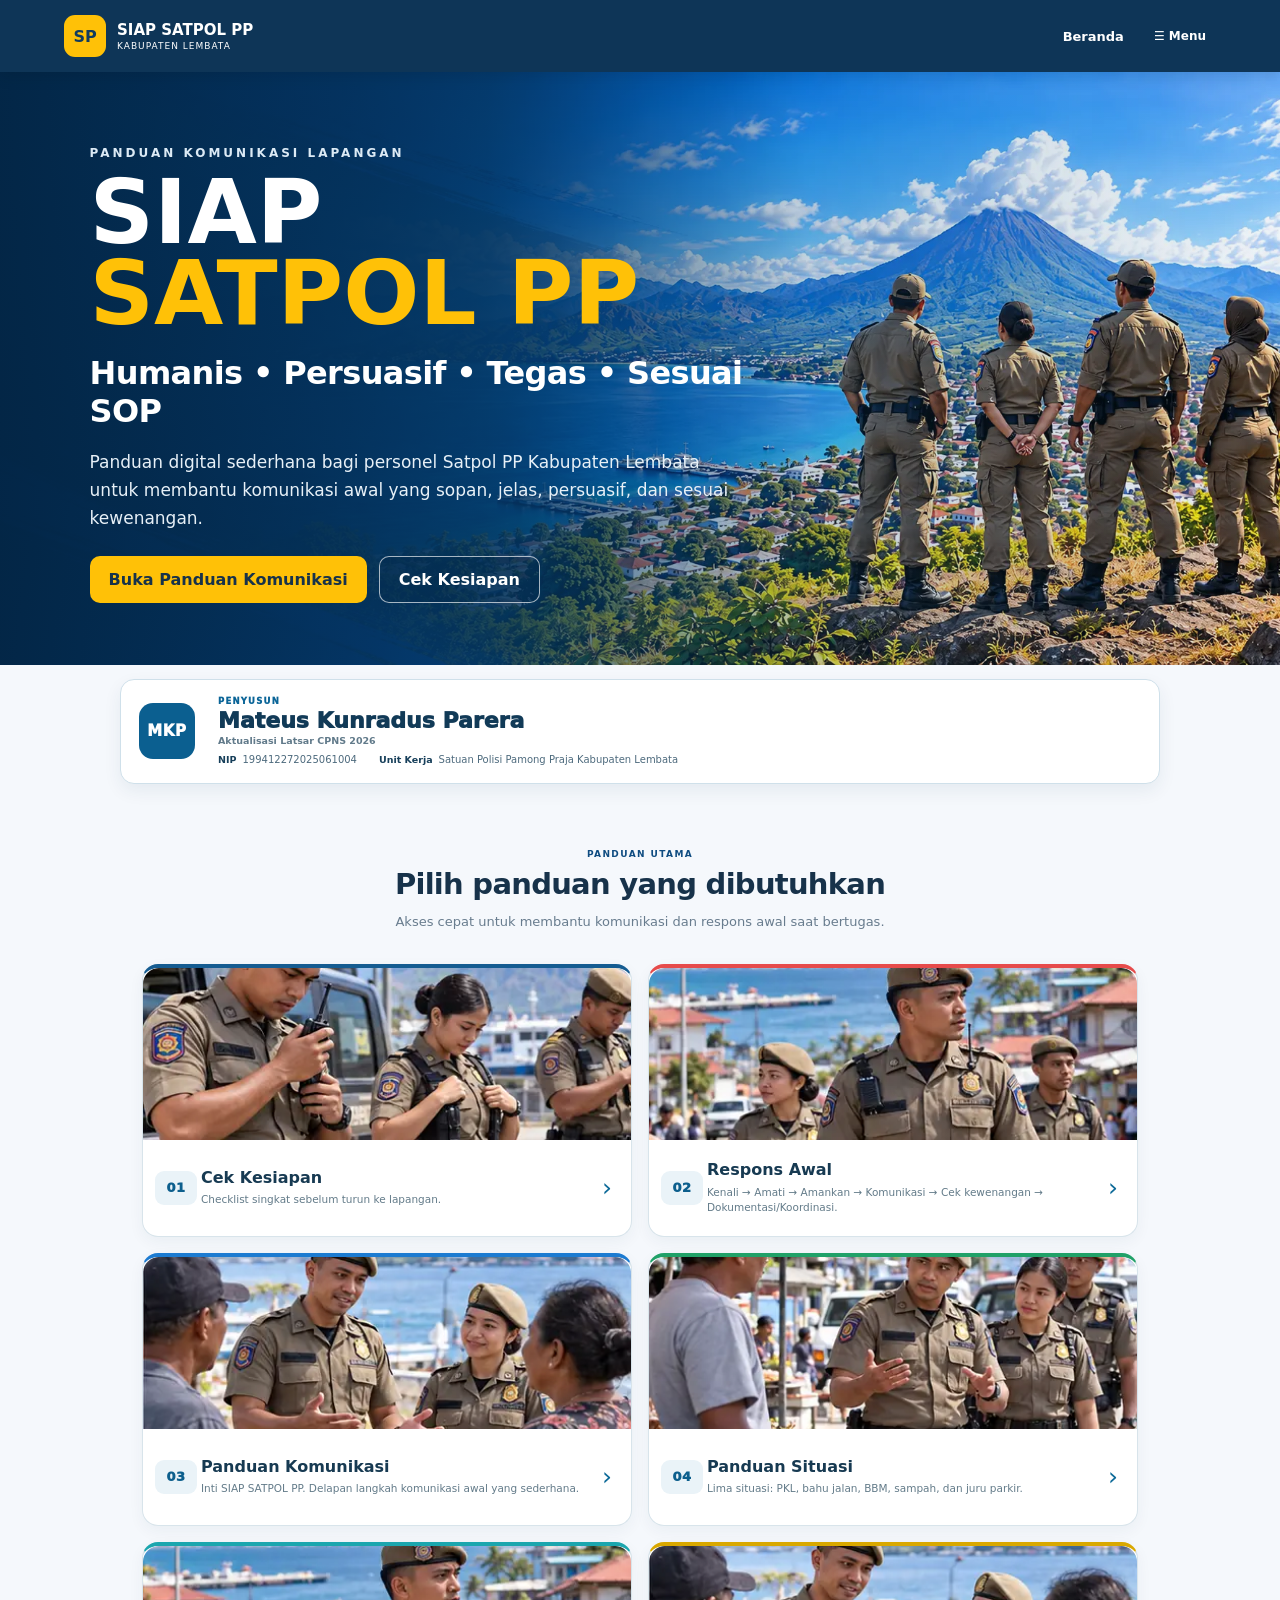
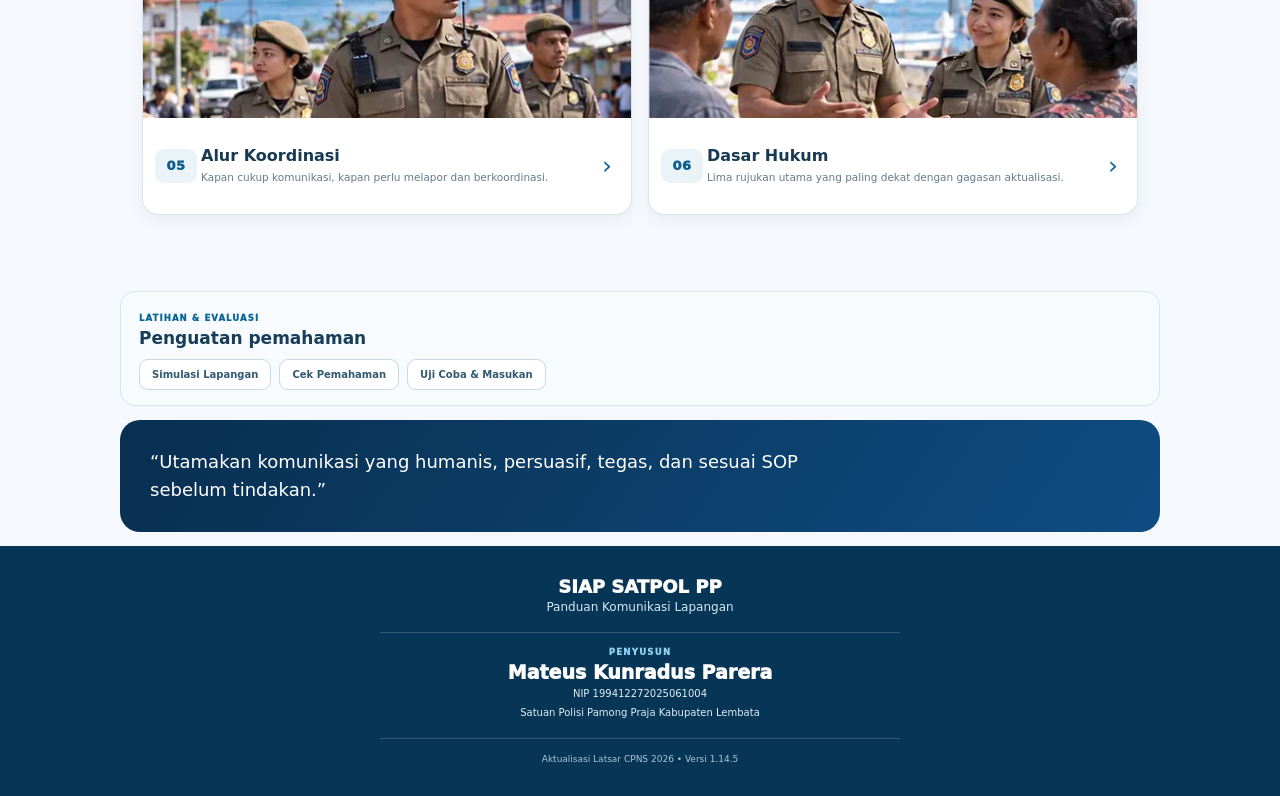
==== commit f18442e6: "Unify dashboard cards v1.14.5" ====
--- a/index.html
+++ b/index.html
@@ -7,7 +7,7 @@
 <meta content="#0B3F6B" name="theme-color"/>
 <meta content="SIAP SATPOL PP Kabupaten Lembata - panduan komunikasi lapangan berbasis digital dan QR Code." name="description"/>
 <title>SIAP SATPOL PP | Kabupaten Lembata</title>
-<link href="css/style.css?v=1144" rel="stylesheet"/>
+<link href="css/style.css?v=1145" rel="stylesheet"/>
 </head>
 <body>
 
@@ -189,37 +189,37 @@
     <button class="card card-navy navbtn" data-page="kesiapan">
       <img alt="Cek kesiapan sebelum tugas" class="card-photo" loading="lazy" decoding="async" src="assets/visual/m1-01-kesiapan.webp">
       <span class="card-icon">01</span>
-      <span class="card-copy"><b>01 Cek Kesiapan</b><small>Checklist singkat sebelum turun ke lapangan.</small></span>
+      <span class="card-copy"><b>Cek Kesiapan</b><small>Checklist singkat sebelum turun ke lapangan.</small></span>
       <span class="card-arrow">›</span>
     </button>
     <button class="card card-red navbtn" data-page="respons">
       <img alt="Respons awal personel Satpol PP" class="card-photo" loading="lazy" decoding="async" src="assets/visual/m1-02-respons-awal.webp">
       <span class="card-icon">02</span>
-      <span class="card-copy"><b>02 Respons Awal</b><small>Kenali → Amati → Amankan → Komunikasi → Cek kewenangan → Dokumentasi/Koordinasi.</small></span>
+      <span class="card-copy"><b>Respons Awal</b><small>Kenali → Amati → Amankan → Komunikasi → Cek kewenangan → Dokumentasi/Koordinasi.</small></span>
       <span class="card-arrow">›</span>
     </button>
     <button class="card card-blue navbtn featured-v113" data-page="komunikasi">
       <img alt="Panduan komunikasi Satpol PP" class="card-photo" loading="lazy" decoding="async" src="assets/visual/m1-03-panduan-komunikasi.webp">
       <span class="card-icon">03</span>
-      <span class="card-copy"><b>03 Panduan Komunikasi</b><small>Inti SIAP SATPOL PP. Delapan langkah komunikasi awal yang sederhana.</small></span>
+      <span class="card-copy"><b>Panduan Komunikasi</b><small>Inti SIAP SATPOL PP. Delapan langkah komunikasi awal yang sederhana.</small></span>
       <span class="card-arrow">›</span>
     </button>
     <button class="card card-green navbtn" data-page="situasi">
       <img alt="Panduan situasi lapangan" class="card-photo" loading="lazy" decoding="async" src="assets/visual/m1-04-panduan-situasi.webp">
       <span class="card-icon">04</span>
-      <span class="card-copy"><b>04 Panduan Situasi</b><small>Lima situasi: PKL, bahu jalan, BBM, sampah, dan juru parkir.</small></span>
+      <span class="card-copy"><b>Panduan Situasi</b><small>Lima situasi: PKL, bahu jalan, BBM, sampah, dan juru parkir.</small></span>
       <span class="card-arrow">›</span>
     </button>
     <button class="card card-cyan navbtn" data-page="koordinasi">
       <img alt="Alur koordinasi Satpol PP" class="card-photo" loading="lazy" decoding="async" src="assets/visual/m6-04-koordinasi.webp">
       <span class="card-icon">05</span>
-      <span class="card-copy"><b>05 Alur Koordinasi</b><small>Kapan cukup komunikasi, kapan perlu melapor dan berkoordinasi.</small></span>
+      <span class="card-copy"><b>Alur Koordinasi</b><small>Kapan cukup komunikasi, kapan perlu melapor dan berkoordinasi.</small></span>
       <span class="card-arrow">›</span>
     </button>
     <button class="card card-gold navbtn" data-page="hukum">
       <img alt="Dasar hukum Satpol PP" class="card-photo" loading="lazy" decoding="async" src="assets/visual/m6-02-hukum.webp">
       <span class="card-icon">06</span>
-      <span class="card-copy"><b>06 Dasar Hukum</b><small>Lima rujukan utama yang paling dekat dengan gagasan aktualisasi.</small></span>
+      <span class="card-copy"><b>Dasar Hukum</b><small>Lima rujukan utama yang paling dekat dengan gagasan aktualisasi.</small></span>
       <span class="card-arrow">›</span>
     </button>
   </section>
@@ -1114,10 +1114,10 @@
     <span>Satuan Polisi Pamong Praja Kabupaten Lembata</span>
   </div>
 
-  <small class="footer-version-v1133">Aktualisasi Latsar CPNS 2026 • Versi 1.14.4</small>
+  <small class="footer-version-v1133">Aktualisasi Latsar CPNS 2026 • Versi 1.14.5</small>
 </footer>
 <script src="js/config.js"></script>
-<script src="js/app.js?v=1144"></script>
-<script src="js/runtime-final-v1144.js?v=1144"></script>
+<script src="js/app.js?v=1145"></script>
+<script src="js/runtime-final-v1144.js?v=1145"></script>
 </body>
 </html>
--- a/css/style.css
+++ b/css/style.css
@@ -5430,3 +5430,109 @@
 }
 /* ===== END FINAL INTERAKTIF MOBILE v1.14.4 ===== */
 
+
+/* ===== SERAGAM DASHBOARD v1.14.5 ===== */
+
+/* Semua kartu utama memakai bahasa visual yang sama.
+   Warna kategori cukup lewat garis aksen atas, bukan seluruh badan kartu. */
+.dashboard-v113 .card{
+  background:#FFFFFF !important;
+  color:#173A52 !important;
+  border:1px solid #D8E4EB !important;
+  border-top-width:4px !important;
+  box-shadow:0 5px 15px rgba(18,54,83,.05) !important;
+}
+
+.dashboard-v113 .card-navy{border-top-color:#155C91 !important}
+.dashboard-v113 .card-red{border-top-color:#E64B4B !important}
+.dashboard-v113 .card-blue{border-top-color:#1C7BD1 !important}
+.dashboard-v113 .card-green{border-top-color:#20A168 !important}
+.dashboard-v113 .card-cyan{border-top-color:#1BA6AE !important}
+.dashboard-v113 .card-gold{border-top-color:#D9A800 !important}
+
+/* Hilangkan perlakuan istimewa lama pada kartu 01 dan 03. */
+.dashboard-v113 .card-navy,
+.dashboard-v113 .card-blue,
+.dashboard-v113 .featured-v113{
+  background:#FFFFFF !important;
+}
+
+/* Badge nomor dibuat identik di semua kartu. */
+.dashboard-v113 .card > .card-icon,
+.dashboard-v113 .card-navy > .card-icon,
+.dashboard-v113 .card-blue > .card-icon,
+.dashboard-v113 .card-red > .card-icon,
+.dashboard-v113 .card-green > .card-icon,
+.dashboard-v113 .card-cyan > .card-icon,
+.dashboard-v113 .card-gold > .card-icon{
+  background:#EAF3F8 !important;
+  color:#0D5F8D !important;
+  border:0 !important;
+}
+
+/* Judul, deskripsi, dan panah konsisten. */
+.dashboard-v113 .card > .card-copy b,
+.dashboard-v113 .card-navy > .card-copy b,
+.dashboard-v113 .card-blue > .card-copy b,
+.dashboard-v113 .card-red > .card-copy b,
+.dashboard-v113 .card-green > .card-copy b,
+.dashboard-v113 .card-cyan > .card-copy b,
+.dashboard-v113 .card-gold > .card-copy b{
+  color:#173A52 !important;
+  font-weight:900 !important;
+}
+
+.dashboard-v113 .card > .card-copy small,
+.dashboard-v113 .card-navy > .card-copy small,
+.dashboard-v113 .card-blue > .card-copy small,
+.dashboard-v113 .card-red > .card-copy small,
+.dashboard-v113 .card-green > .card-copy small,
+.dashboard-v113 .card-cyan > .card-copy small,
+.dashboard-v113 .card-gold > .card-copy small{
+  color:#637B89 !important;
+}
+
+.dashboard-v113 .card > .card-arrow,
+.dashboard-v113 .card-navy > .card-arrow,
+.dashboard-v113 .card-blue > .card-arrow,
+.dashboard-v113 .card-red > .card-arrow,
+.dashboard-v113 .card-green > .card-arrow,
+.dashboard-v113 .card-cyan > .card-arrow,
+.dashboard-v113 .card-gold > .card-arrow{
+  color:#0D6A98 !important;
+}
+
+/* Tinggi badan kartu dibuat sama agar baris 2 kolom benar-benar sejajar. */
+.dashboard-v113 .card{
+  grid-template-rows:172px minmax(96px,96px) !important;
+  min-height:272px !important;
+}
+.dashboard-v113 .card > .card-copy{
+  align-self:center !important;
+}
+.dashboard-v113 .card > .card-copy b{
+  margin-bottom:5px !important;
+}
+
+/* Hover sederhana, tanpa mengubah warna badan. */
+.dashboard-v113 .card:hover{
+  transform:translateY(-2px) !important;
+  box-shadow:0 9px 20px rgba(18,54,83,.09) !important;
+}
+
+/* Mobile tetap satu bahasa visual. */
+@media(max-width:700px){
+  .dashboard-v113 .card{
+    grid-template-rows:190px minmax(96px,96px) !important;
+    min-height:290px !important;
+  }
+}
+
+@media(max-width:430px){
+  .dashboard-v113 .card{
+    border-radius:15px !important;
+  }
+}
+
+/* ===== END SERAGAM DASHBOARD v1.14.5 ===== */
+
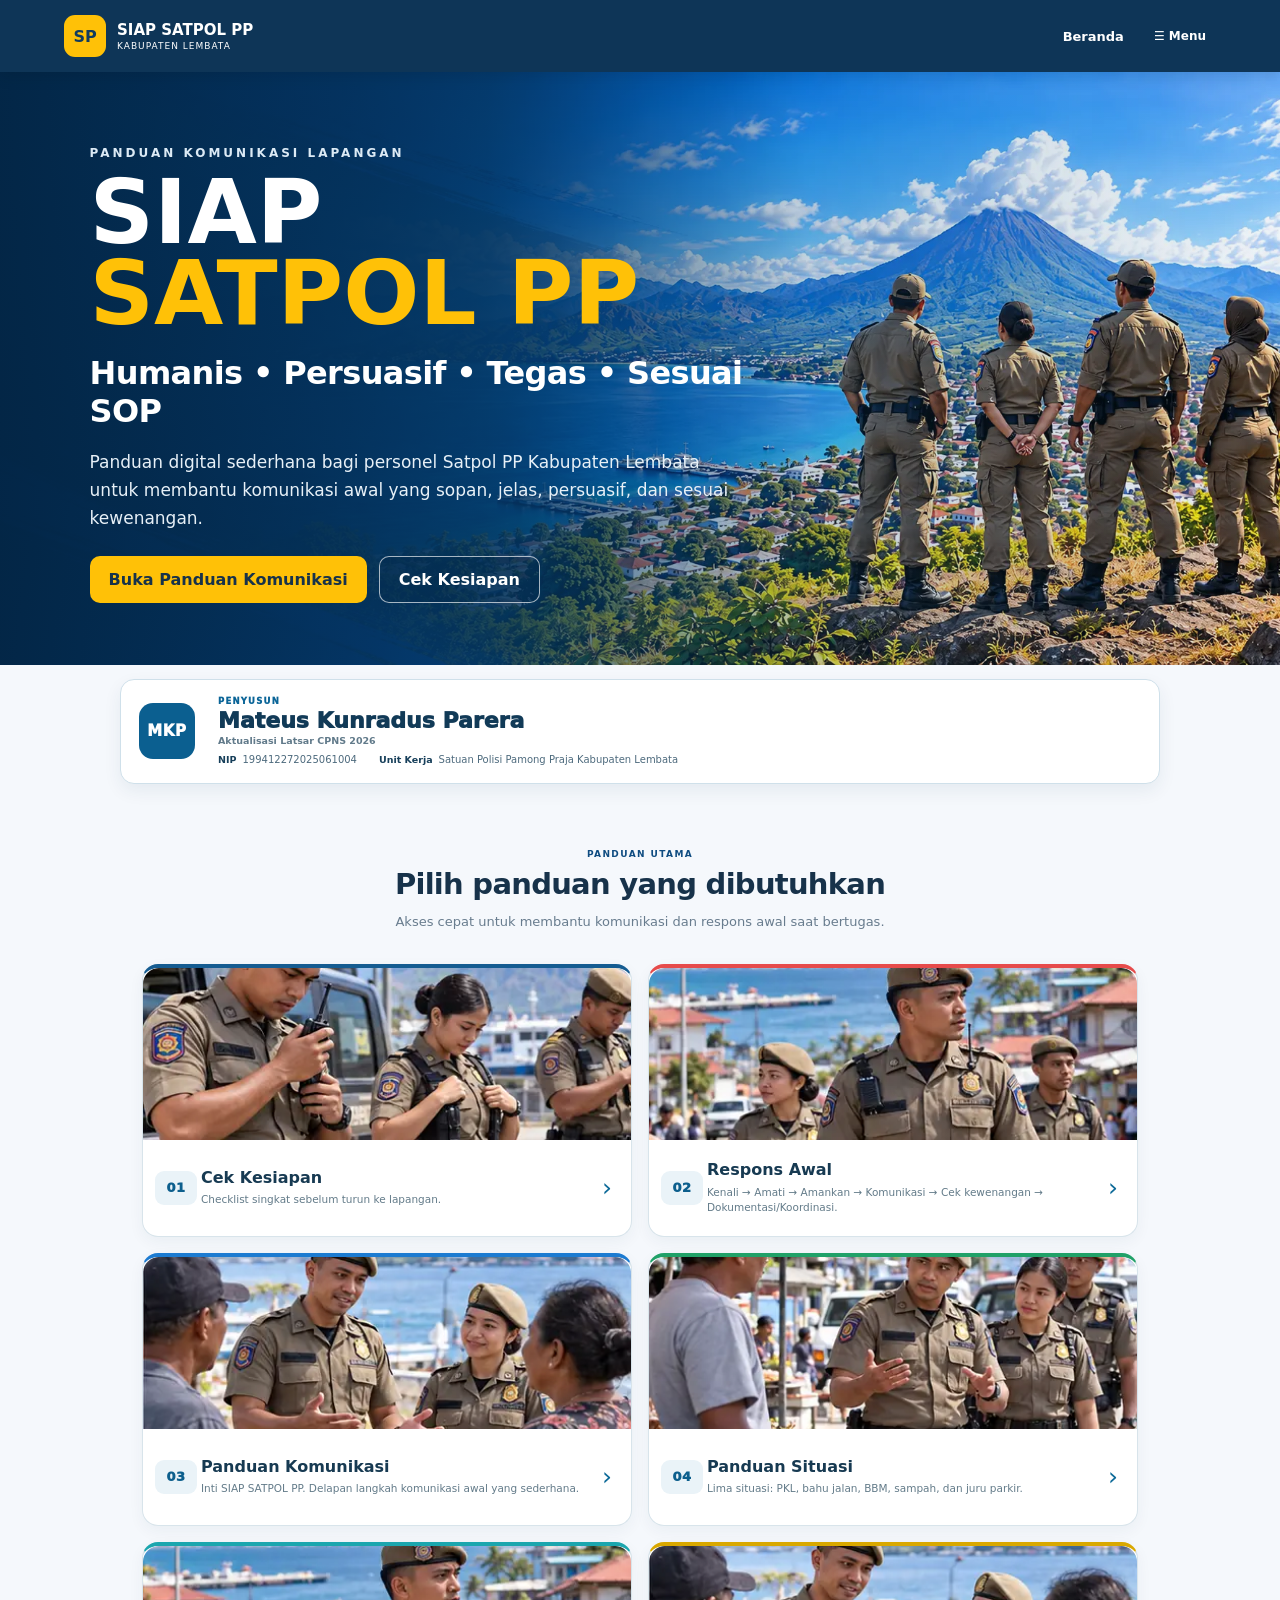
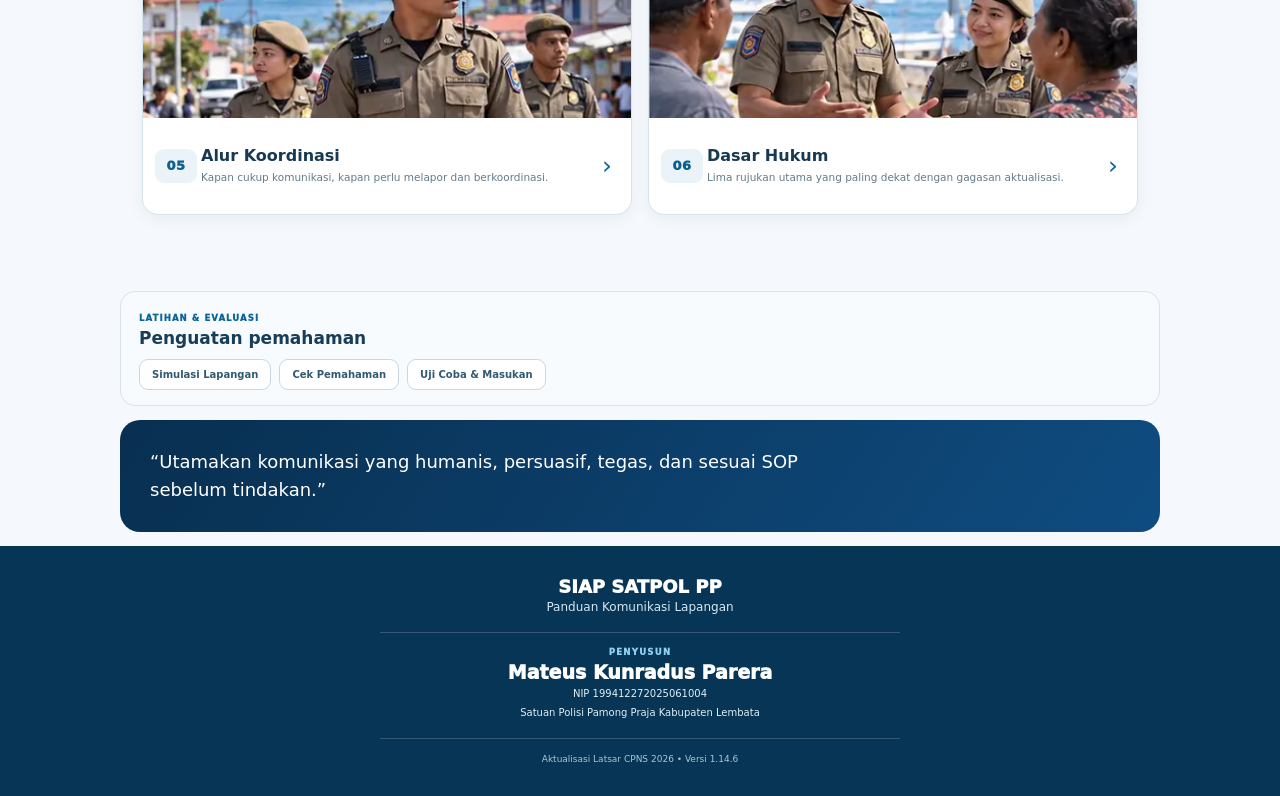
==== commit bc0e1b1d: "Fix mobile menu button v1.14.6" ====
--- a/index.html
+++ b/index.html
@@ -7,7 +7,7 @@
 <meta content="#0B3F6B" name="theme-color"/>
 <meta content="SIAP SATPOL PP Kabupaten Lembata - panduan komunikasi lapangan berbasis digital dan QR Code." name="description"/>
 <title>SIAP SATPOL PP | Kabupaten Lembata</title>
-<link href="css/style.css?v=1145" rel="stylesheet"/>
+<link href="css/style.css?v=1146" rel="stylesheet"/>
 </head>
 <body>
 
@@ -1114,10 +1114,11 @@
     <span>Satuan Polisi Pamong Praja Kabupaten Lembata</span>
   </div>
 
-  <small class="footer-version-v1133">Aktualisasi Latsar CPNS 2026 • Versi 1.14.5</small>
+  <small class="footer-version-v1133">Aktualisasi Latsar CPNS 2026 • Versi 1.14.6</small>
 </footer>
 <script src="js/config.js"></script>
-<script src="js/app.js?v=1145"></script>
-<script src="js/runtime-final-v1144.js?v=1145"></script>
+<script src="js/app.js?v=1146"></script>
+<script src="js/runtime-final-v1144.js?v=1146"></script>
+<script src="js/menu-fix-v1146.js?v=1146"></script>
 </body>
 </html>
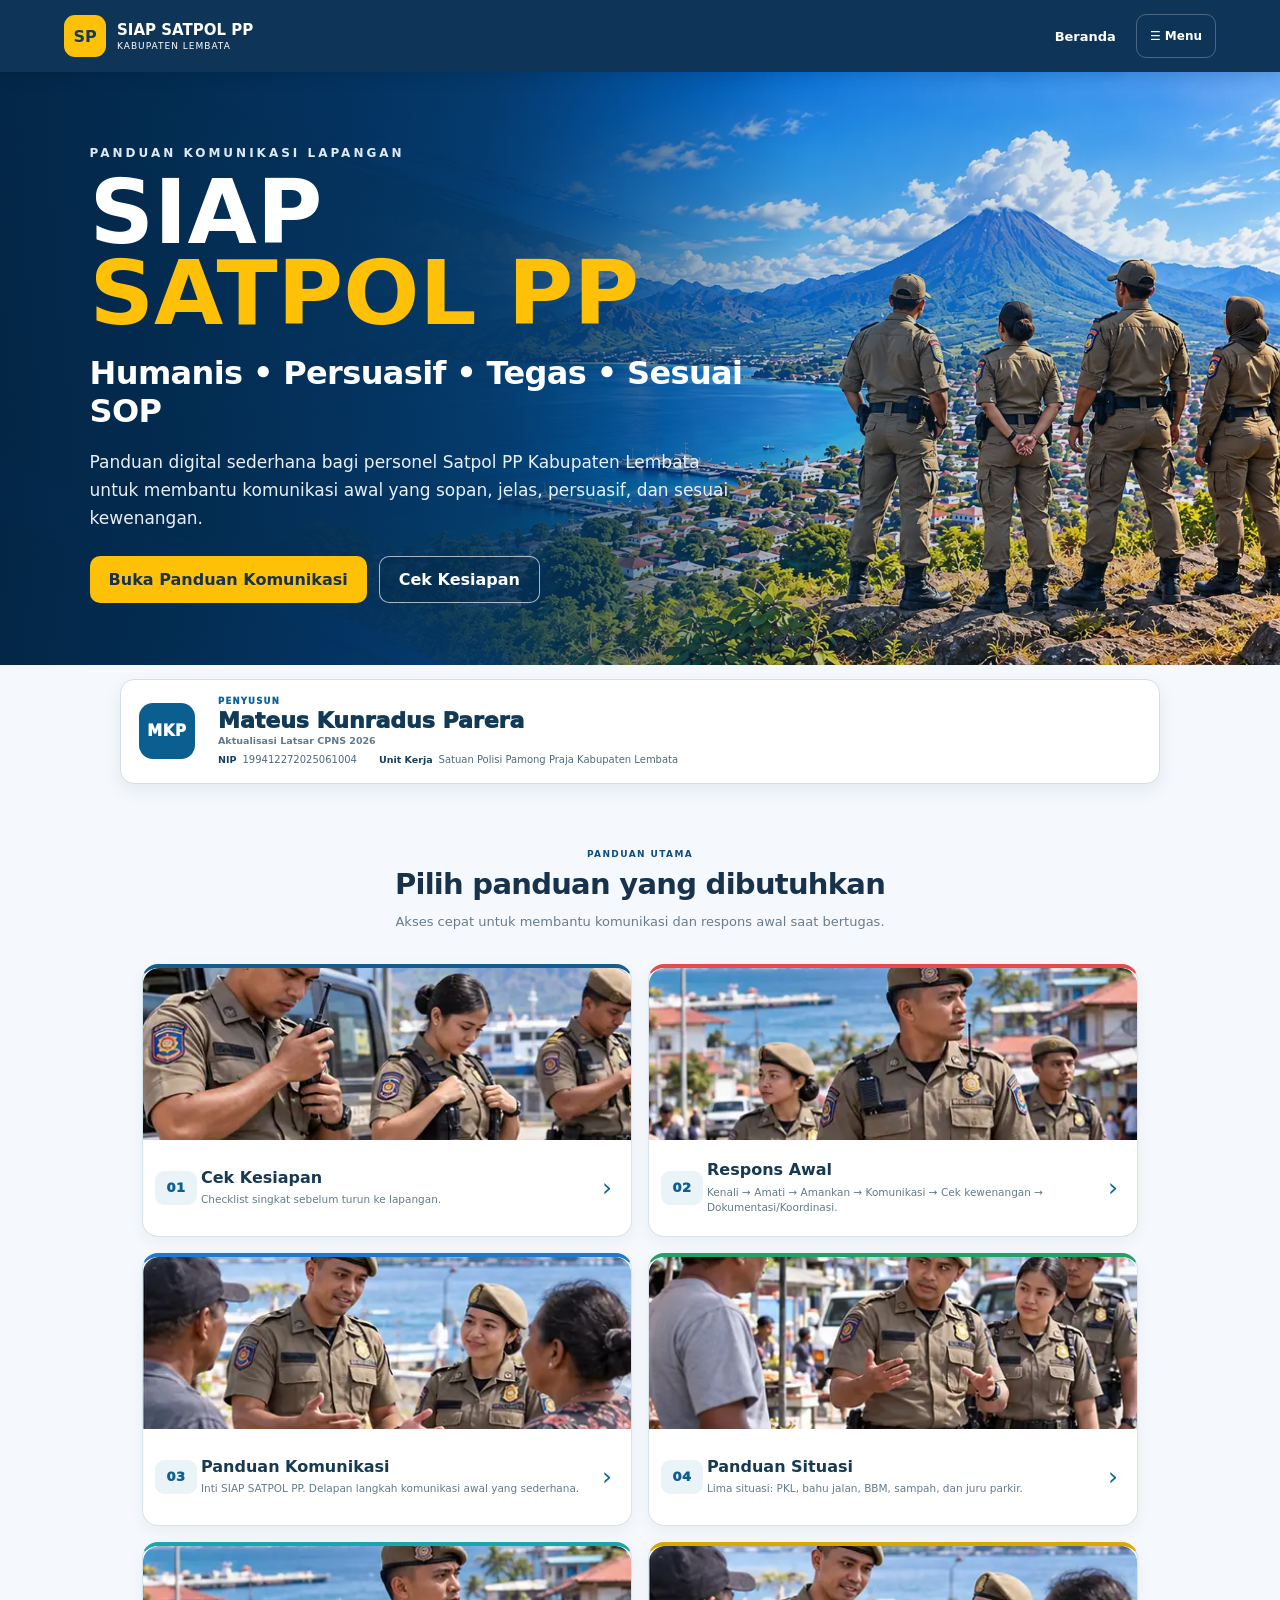
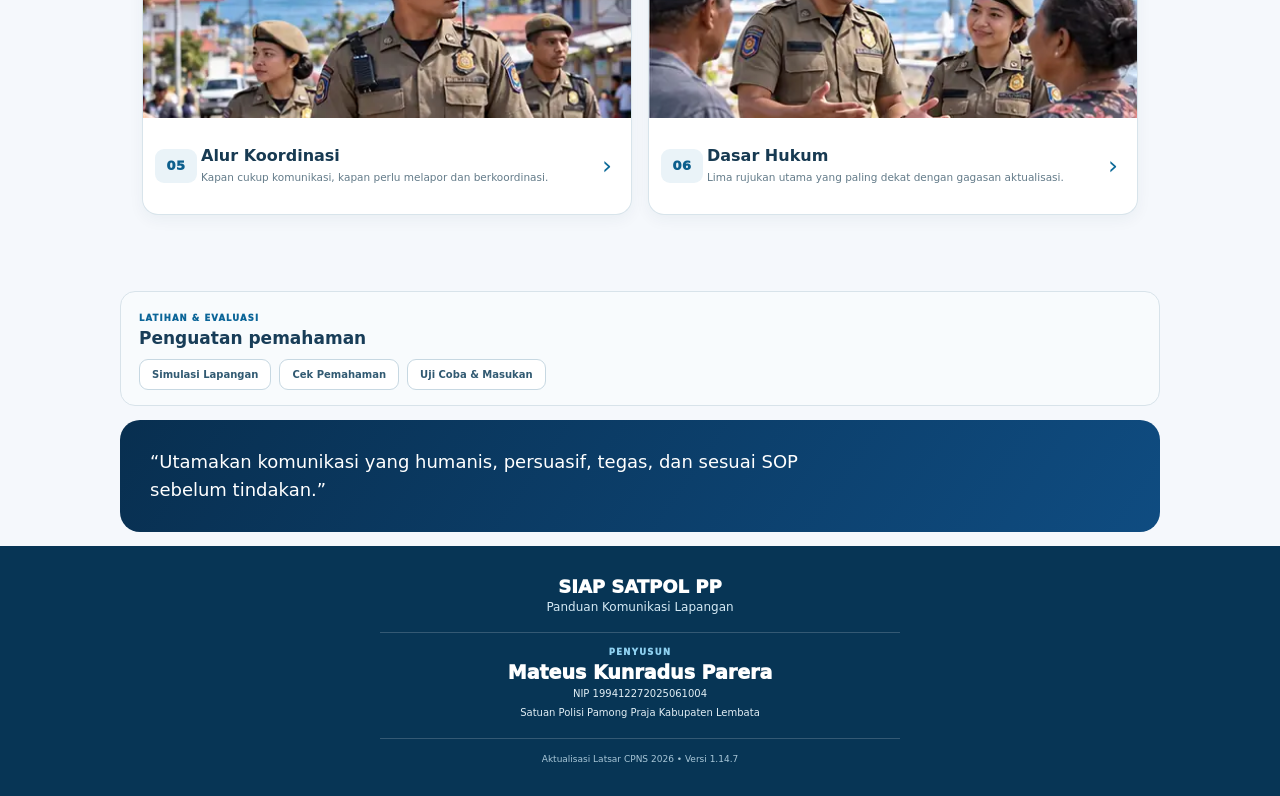
==== commit 4c39e862: "Replace menu with native HTML CSS toggle v1.14.7" ====
--- a/index.html
+++ b/index.html
@@ -7,9 +7,10 @@
 <meta content="#0B3F6B" name="theme-color"/>
 <meta content="SIAP SATPOL PP Kabupaten Lembata - panduan komunikasi lapangan berbasis digital dan QR Code." name="description"/>
 <title>SIAP SATPOL PP | Kabupaten Lembata</title>
-<link href="css/style.css?v=1146" rel="stylesheet"/>
+<link href="css/style.css?v=1147" rel="stylesheet"/>
 </head>
 <body>
+<input type="checkbox" id="nativeMenuToggle" class="native-menu-toggle-v1147" aria-hidden="true">
 
 <!-- ===== MOBILE SHELL v1.15.1 ===== -->
 <header class="mobile-shell-v1151" aria-label="Navigasi utama SIAP SATPOL PP">
@@ -20,9 +21,7 @@
       <small>KABUPATEN LEMBATA</small>
     </span>
   </div>
-  <button type="button" id="shellMenuV1151" class="mobile-shell-menu-v1151" aria-label="Buka menu">
-    ☰ <span>Menu</span>
-  </button>
+  <label for="nativeMenuToggle" class="mobile-shell-menu-v1151 native-menu-trigger-v1147" aria-label="Buka atau tutup menu">☰ <span>Menu</span></label>
 </header>
 <!-- ===== END MOBILE SHELL v1.15.1 ===== -->
 
@@ -36,11 +35,11 @@
 </button>
 <nav class="desktop-nav compact-nav">
 <button type="button" class="navbtn" data-page="beranda">Beranda</button>
-<button type="button" aria-label="Buka menu" class="menu-trigger" id="desktopMenuButton" aria-expanded="false" aria-controls="mobileMenu">☰ Menu</button>
+<label for="nativeMenuToggle" aria-label="Buka atau tutup menu" class="menu-trigger native-menu-trigger-v1147">☰ Menu</label>
 </nav>
-<button type="button" aria-label="Buka menu" class="hamburger" id="hamburger" aria-expanded="false" aria-controls="mobileMenu">☰ Menu</button>
+<label for="nativeMenuToggle" aria-label="Buka atau tutup menu" class="hamburger native-menu-trigger-v1147">☰ Menu</label>
 </header>
-<div class="menu-backdrop" id="menuBackdrop" aria-hidden="true"></div>
+<label class="menu-backdrop" id="menuBackdrop" for="nativeMenuToggle" aria-label="Tutup menu"></label>
 
 <aside class="mobile-menu app-drawer drawer-v1134" id="mobileMenu" aria-label="Menu SIAP SATPOL PP" aria-hidden="true">
   <div class="drawer-head drawer-head-v1134">
@@ -51,97 +50,97 @@
         <small>Panduan Komunikasi Lapangan</small>
       </span>
     </div>
-    <button class="drawer-close drawer-close-v1134" id="menuCloseBtn" type="button" aria-label="Tutup menu">×</button>
+    <label class="drawer-close drawer-close-v1134 native-menu-close-v1147" for="nativeMenuToggle" aria-label="Tutup menu">×</label>
   </div>
 
   <div class="drawer-scroll drawer-scroll-v1134">
     <section class="drawer-group drawer-group-v1134">
       <p class="drawer-label">MENU UTAMA</p>
 
-      <button class="drawer-item drawer-item-v1134 navbtn" data-page="kesiapan">
+      <label class="drawer-item drawer-item-v1134 navbtn" data-page="kesiapan" for="nativeMenuToggle" role="button" tabindex="0">
         <span class="drawer-num-v1134">01</span>
         <span class="drawer-copy drawer-copy-v1134">
           <b>Cek Kesiapan</b>
           <small>Checklist sebelum turun</small>
         </span>
         <span class="drawer-arrow">›</span>
-      </button>
-
-      <button class="drawer-item drawer-item-v1134 navbtn" data-page="respons">
+      </label>
+
+      <label class="drawer-item drawer-item-v1134 navbtn" data-page="respons" for="nativeMenuToggle" role="button" tabindex="0">
         <span class="drawer-num-v1134">02</span>
         <span class="drawer-copy drawer-copy-v1134">
           <b>Respons Awal</b>
           <small>Langkah respons awal</small>
         </span>
         <span class="drawer-arrow">›</span>
-      </button>
-
-      <button class="drawer-item drawer-item-v1134 navbtn" data-page="komunikasi">
+      </label>
+
+      <label class="drawer-item drawer-item-v1134 navbtn" data-page="komunikasi" for="nativeMenuToggle" role="button" tabindex="0">
         <span class="drawer-num-v1134">03</span>
         <span class="drawer-copy drawer-copy-v1134">
           <b>Panduan Komunikasi</b>
           <small>Delapan langkah komunikasi</small>
         </span>
         <span class="drawer-arrow">›</span>
-      </button>
-
-      <button class="drawer-item drawer-item-v1134 navbtn" data-page="situasi">
+      </label>
+
+      <label class="drawer-item drawer-item-v1134 navbtn" data-page="situasi" for="nativeMenuToggle" role="button" tabindex="0">
         <span class="drawer-num-v1134">04</span>
         <span class="drawer-copy drawer-copy-v1134">
           <b>Panduan Situasi</b>
           <small>Lima situasi prioritas</small>
         </span>
         <span class="drawer-arrow">›</span>
-      </button>
-
-      <button class="drawer-item drawer-item-v1134 navbtn" data-page="koordinasi">
+      </label>
+
+      <label class="drawer-item drawer-item-v1134 navbtn" data-page="koordinasi" for="nativeMenuToggle" role="button" tabindex="0">
         <span class="drawer-num-v1134">05</span>
         <span class="drawer-copy drawer-copy-v1134">
           <b>Alur Koordinasi</b>
           <small>Koordinasi &amp; tindak lanjut</small>
         </span>
         <span class="drawer-arrow">›</span>
-      </button>
-
-      <button class="drawer-item drawer-item-v1134 navbtn" data-page="hukum">
+      </label>
+
+      <label class="drawer-item drawer-item-v1134 navbtn" data-page="hukum" for="nativeMenuToggle" role="button" tabindex="0">
         <span class="drawer-num-v1134">06</span>
         <span class="drawer-copy drawer-copy-v1134">
           <b>Dasar Hukum</b>
           <small>Lima rujukan utama</small>
         </span>
         <span class="drawer-arrow">›</span>
-      </button>
+      </label>
     </section>
 
     <section class="drawer-group drawer-group-v1134 drawer-support-v1134">
       <p class="drawer-label">LATIHAN &amp; EVALUASI</p>
 
-      <button class="drawer-item drawer-item-v1134 navbtn" data-page="simulasi">
+      <label class="drawer-item drawer-item-v1134 navbtn" data-page="simulasi" for="nativeMenuToggle" role="button" tabindex="0">
         <span class="drawer-num-v1134 drawer-num-soft-v1134">S</span>
         <span class="drawer-copy drawer-copy-v1134">
           <b>Simulasi Lapangan</b>
           <small>Lima latihan singkat</small>
         </span>
         <span class="drawer-arrow">›</span>
-      </button>
-
-      <button class="drawer-item drawer-item-v1134 navbtn" data-page="tes">
+      </label>
+
+      <label class="drawer-item drawer-item-v1134 navbtn" data-page="tes" for="nativeMenuToggle" role="button" tabindex="0">
         <span class="drawer-num-v1134 drawer-num-soft-v1134">T</span>
         <span class="drawer-copy drawer-copy-v1134">
           <b>Cek Pemahaman</b>
           <small>Pre-test &amp; post-test</small>
         </span>
         <span class="drawer-arrow">›</span>
-      </button>
-
-      <button class="drawer-item drawer-item-v1134 navbtn" data-page="feedback">
+      </label>
+
+      <label class="drawer-item drawer-item-v1134 navbtn" data-page="feedback" for="nativeMenuToggle" role="button" tabindex="0">
         <span class="drawer-num-v1134 drawer-num-soft-v1134">M</span>
         <span class="drawer-copy drawer-copy-v1134">
           <b>Uji Coba &amp; Masukan</b>
           <small>Masukan pengguna</small>
         </span>
         <span class="drawer-arrow">›</span>
-      </button>
+      </label>
     </section>
   </div>
 
@@ -1114,11 +1113,10 @@
     <span>Satuan Polisi Pamong Praja Kabupaten Lembata</span>
   </div>
 
-  <small class="footer-version-v1133">Aktualisasi Latsar CPNS 2026 • Versi 1.14.6</small>
+  <small class="footer-version-v1133">Aktualisasi Latsar CPNS 2026 • Versi 1.14.7</small>
 </footer>
 <script src="js/config.js"></script>
-<script src="js/app.js?v=1146"></script>
-<script src="js/runtime-final-v1144.js?v=1146"></script>
-<script src="js/menu-fix-v1146.js?v=1146"></script>
+<script src="js/app.js?v=1147"></script>
+<script src="js/runtime-final-v1144.js?v=1147"></script>
 </body>
 </html>
--- a/css/style.css
+++ b/css/style.css
@@ -5536,3 +5536,125 @@
 
 /* ===== END SERAGAM DASHBOARD v1.14.5 ===== */
 
+
+/* ===== MENU NATIVE TANPA JS v1.14.7 ===== */
+
+/* Checkbox ini adalah mesin menu. Browser sendiri yang mengubah statusnya. */
+.native-menu-toggle-v1147{
+  position:fixed !important;
+  width:1px !important;
+  height:1px !important;
+  opacity:0 !important;
+  pointer-events:none !important;
+  left:-9999px !important;
+  top:-9999px !important;
+}
+
+/* Semua pemicu menu benar-benar dapat diklik. */
+.native-menu-trigger-v1147,
+.native-menu-close-v1147{
+  cursor:pointer !important;
+  user-select:none !important;
+  -webkit-user-select:none !important;
+  pointer-events:auto !important;
+  touch-action:manipulation !important;
+}
+
+/* Desktop */
+@media(min-width:1001px){
+  .compact-nav{
+    display:flex !important;
+  }
+  .compact-nav .native-menu-trigger-v1147{
+    display:inline-flex !important;
+    align-items:center !important;
+    justify-content:center !important;
+    min-height:44px !important;
+    padding:9px 13px !important;
+    border:1px solid rgba(255,255,255,.25) !important;
+    border-radius:10px !important;
+    color:#FFFFFF !important;
+    background:transparent !important;
+    font-size:12px !important;
+    font-weight:800 !important;
+  }
+  .hamburger.native-menu-trigger-v1147{
+    display:none !important;
+  }
+}
+
+/* Tablet memakai hamburger lama, sekarang sebagai label native. */
+@media(min-width:651px) and (max-width:1000px){
+  .compact-nav{
+    display:none !important;
+  }
+  .hamburger.native-menu-trigger-v1147{
+    display:inline-flex !important;
+    align-items:center !important;
+    justify-content:center !important;
+    margin-left:auto !important;
+    min-height:44px !important;
+    padding:9px 11px !important;
+    border:1px solid rgba(255,255,255,.25) !important;
+    border-radius:9px !important;
+    color:#FFFFFF !important;
+    font-size:12px !important;
+    font-weight:800 !important;
+  }
+}
+
+/* HP memakai mobile shell. */
+@media(max-width:650px){
+  .mobile-shell-menu-v1151.native-menu-trigger-v1147{
+    display:inline-flex !important;
+    align-items:center !important;
+    justify-content:center !important;
+    gap:5px !important;
+    min-width:72px !important;
+    min-height:36px !important;
+    pointer-events:auto !important;
+  }
+}
+
+/* Inilah bagian penting: tidak ada JavaScript.
+   Checkbox checked langsung membuka backdrop dan drawer. */
+#nativeMenuToggle:checked ~ #menuBackdrop{
+  opacity:1 !important;
+  visibility:visible !important;
+  pointer-events:auto !important;
+}
+
+#nativeMenuToggle:checked ~ #mobileMenu{
+  transform:translateX(0) !important;
+  visibility:visible !important;
+  opacity:1 !important;
+  pointer-events:auto !important;
+}
+
+/* Feedback visual saat menu terbuka. */
+#nativeMenuToggle:checked ~ .topbar .native-menu-trigger-v1147,
+#nativeMenuToggle:checked ~ .mobile-shell-v1151 .native-menu-trigger-v1147{
+  background:rgba(255,193,7,.14) !important;
+  border-color:rgba(255,193,7,.55) !important;
+  color:#FFD24D !important;
+}
+
+/* Tutup scroll halaman saat menu terbuka pada browser modern. */
+body:has(#nativeMenuToggle:checked){
+  overflow:hidden !important;
+}
+
+/* Item drawer tetap tampil sebagai kartu navigasi meski sekarang elemennya label. */
+.mobile-menu.app-drawer label.drawer-item-v1134{
+  cursor:pointer !important;
+  text-decoration:none !important;
+}
+
+/* X penutup native */
+.native-menu-close-v1147{
+  display:grid !important;
+  place-items:center !important;
+}
+
+/* ===== END MENU NATIVE TANPA JS v1.14.7 ===== */
+
